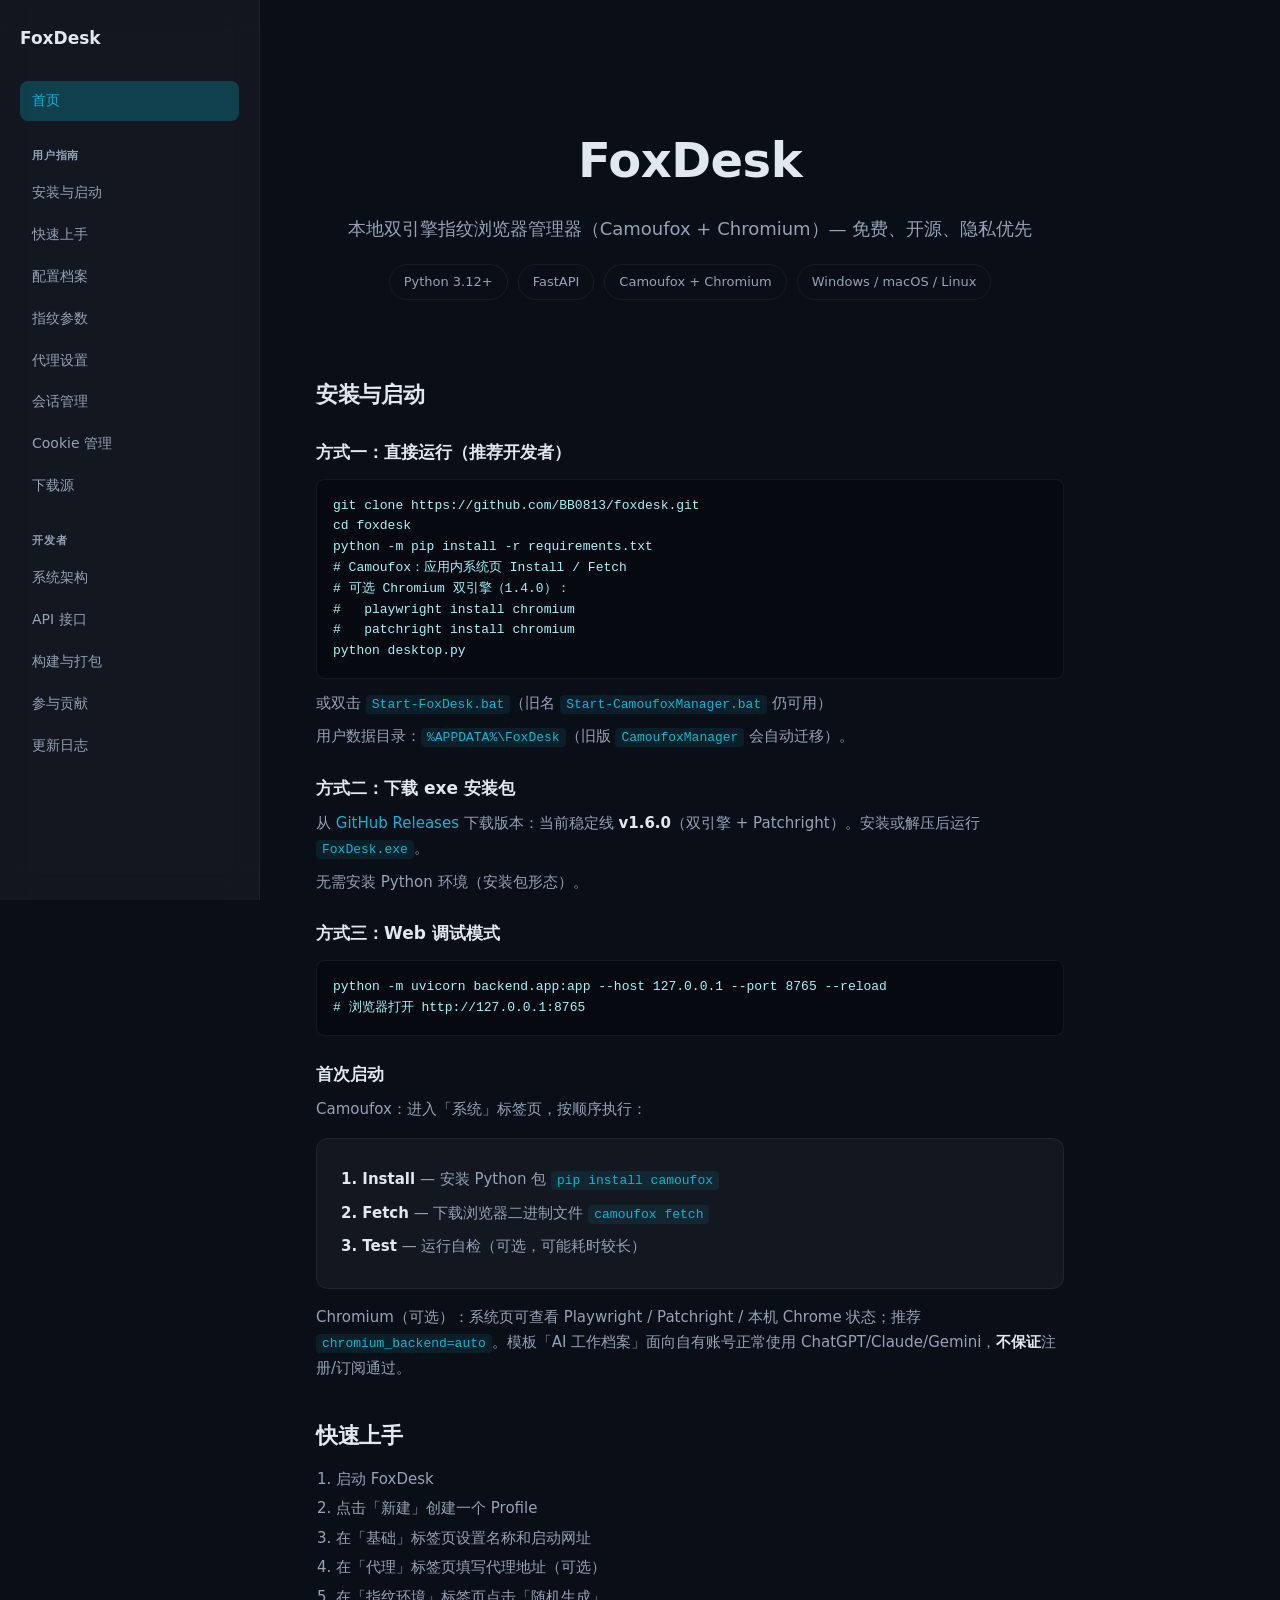
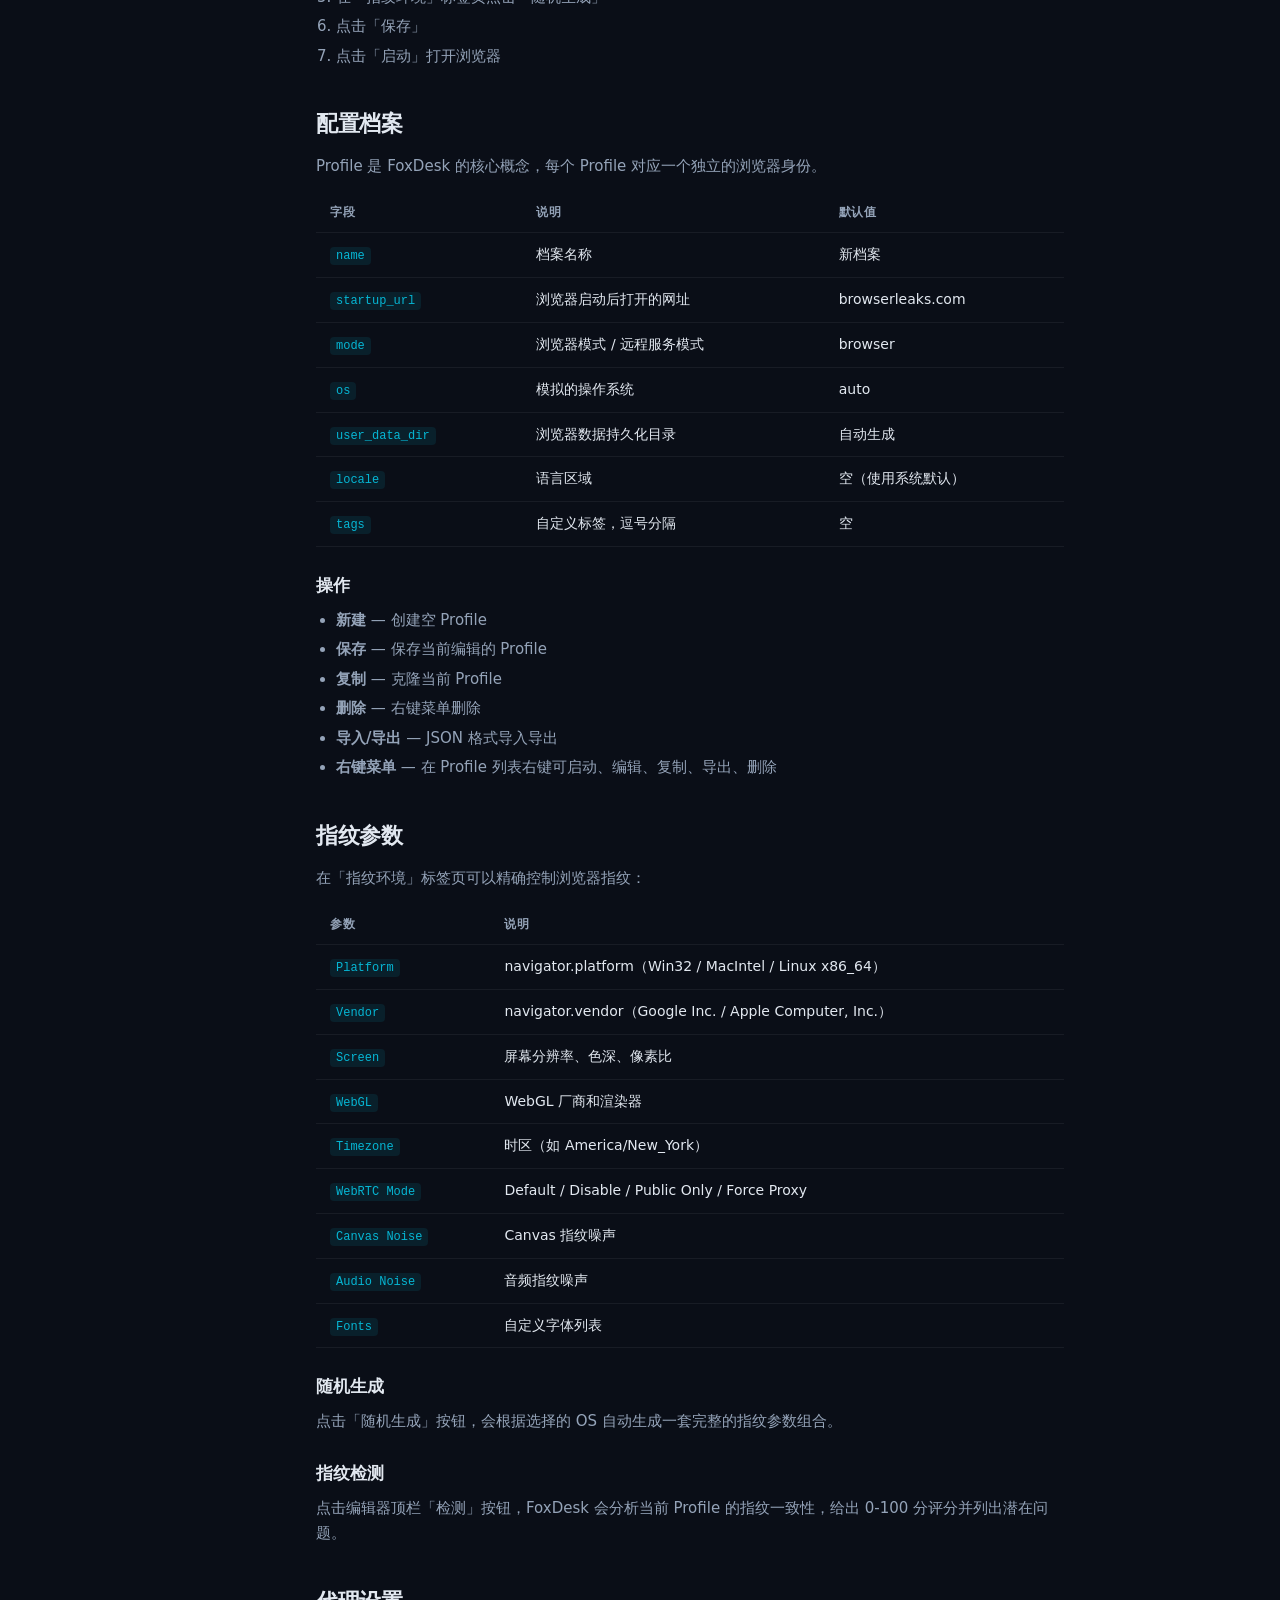
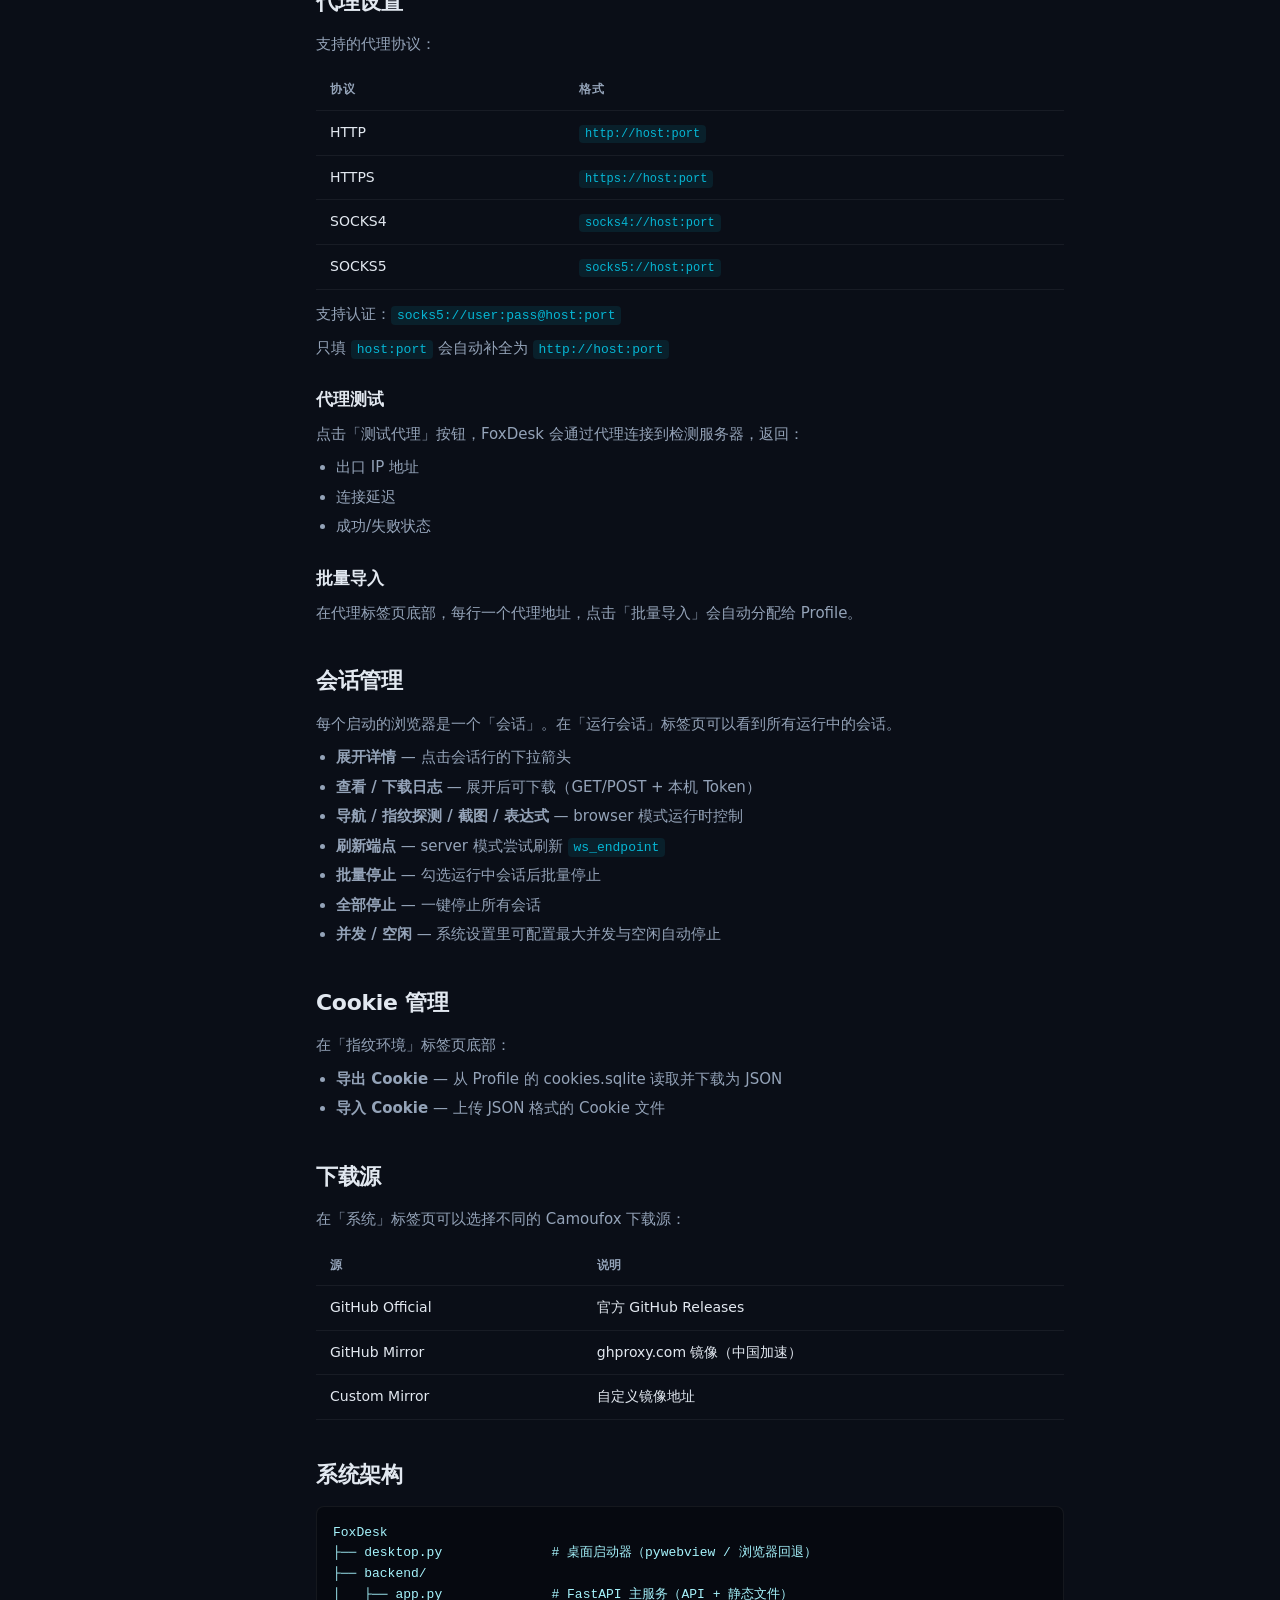
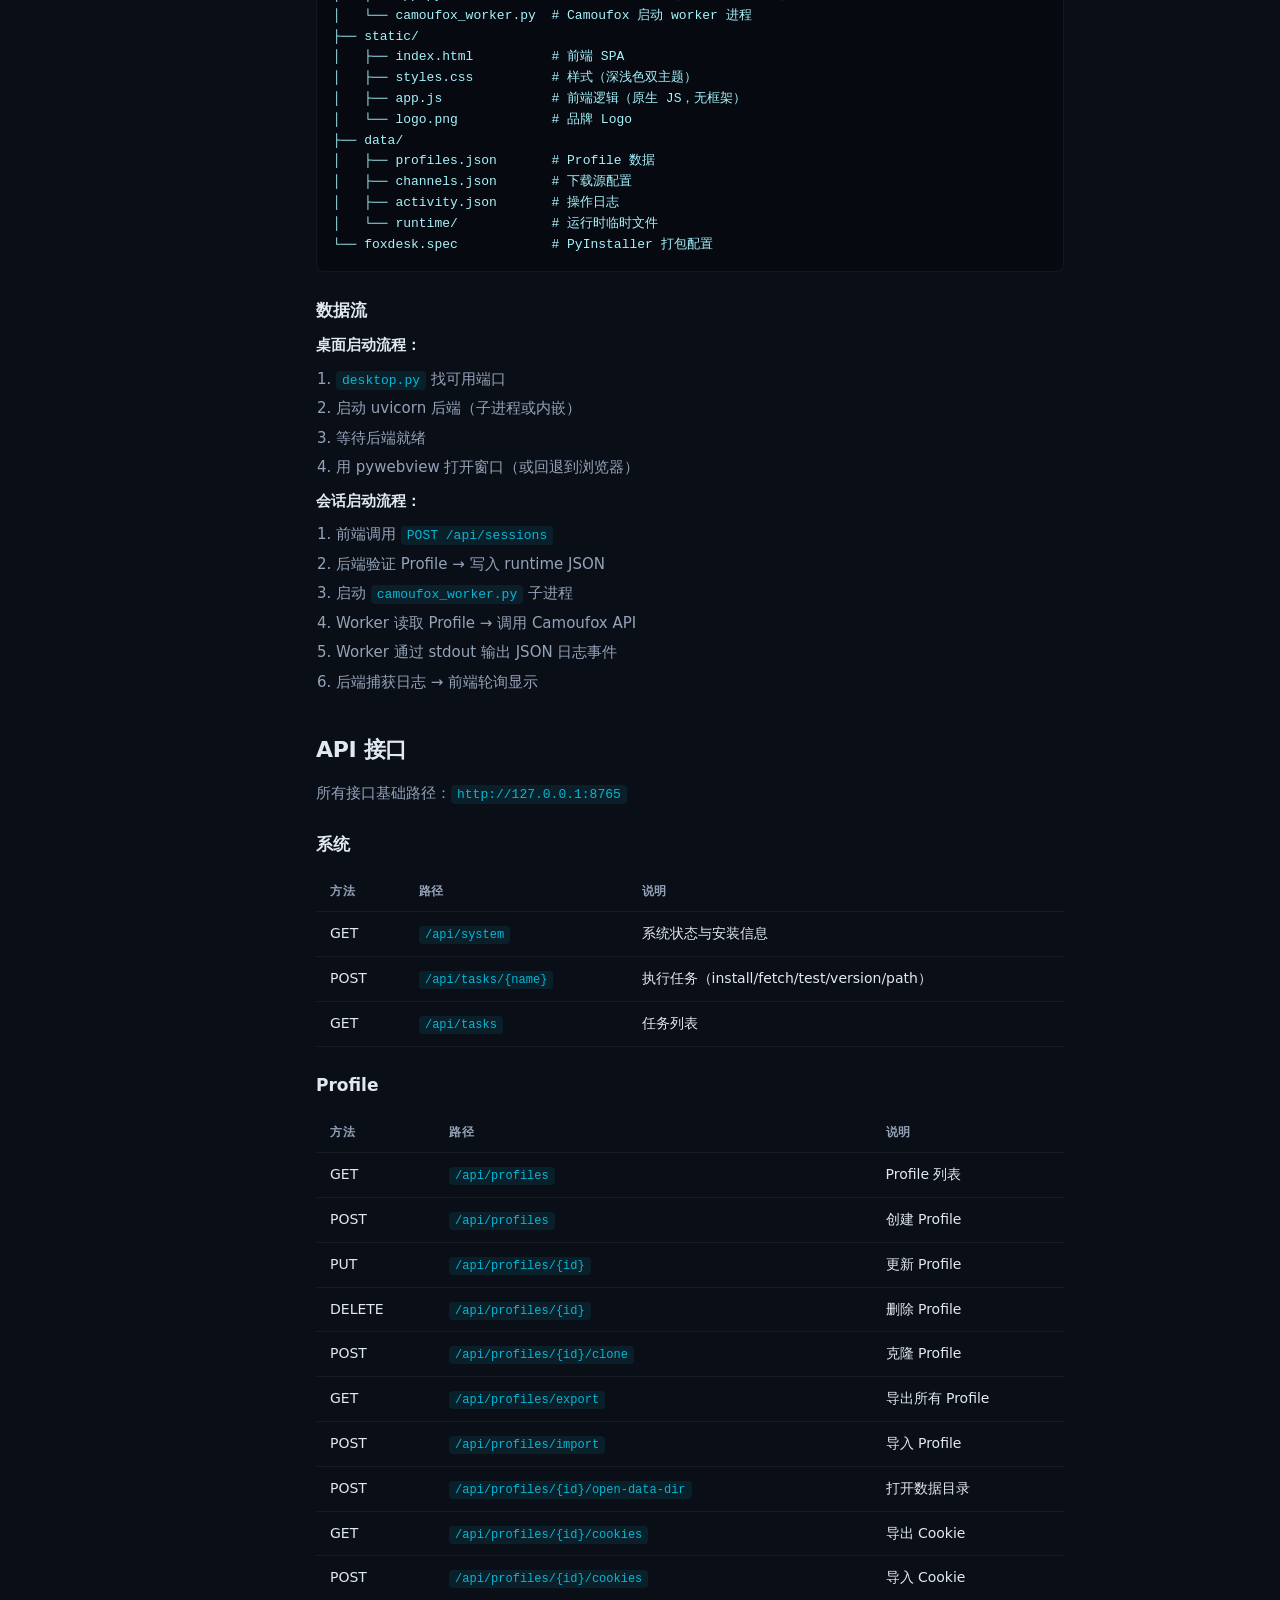
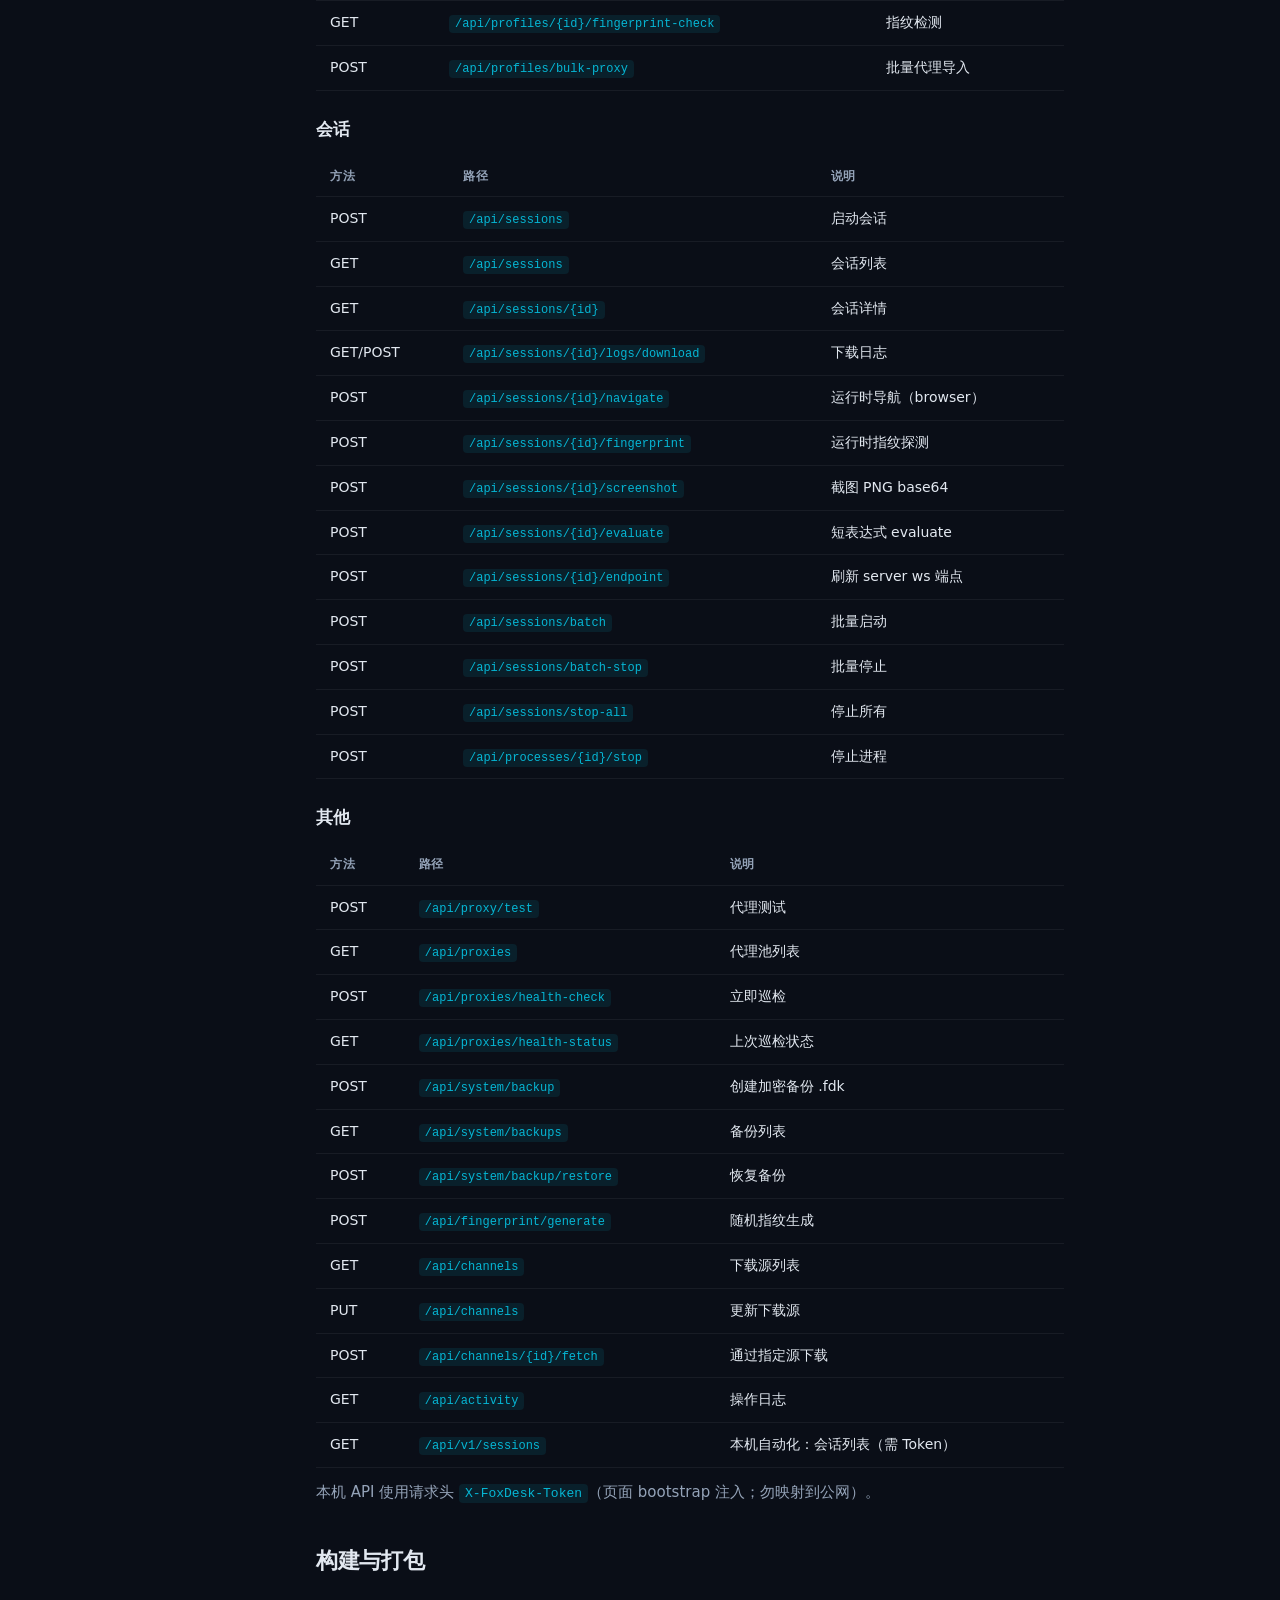
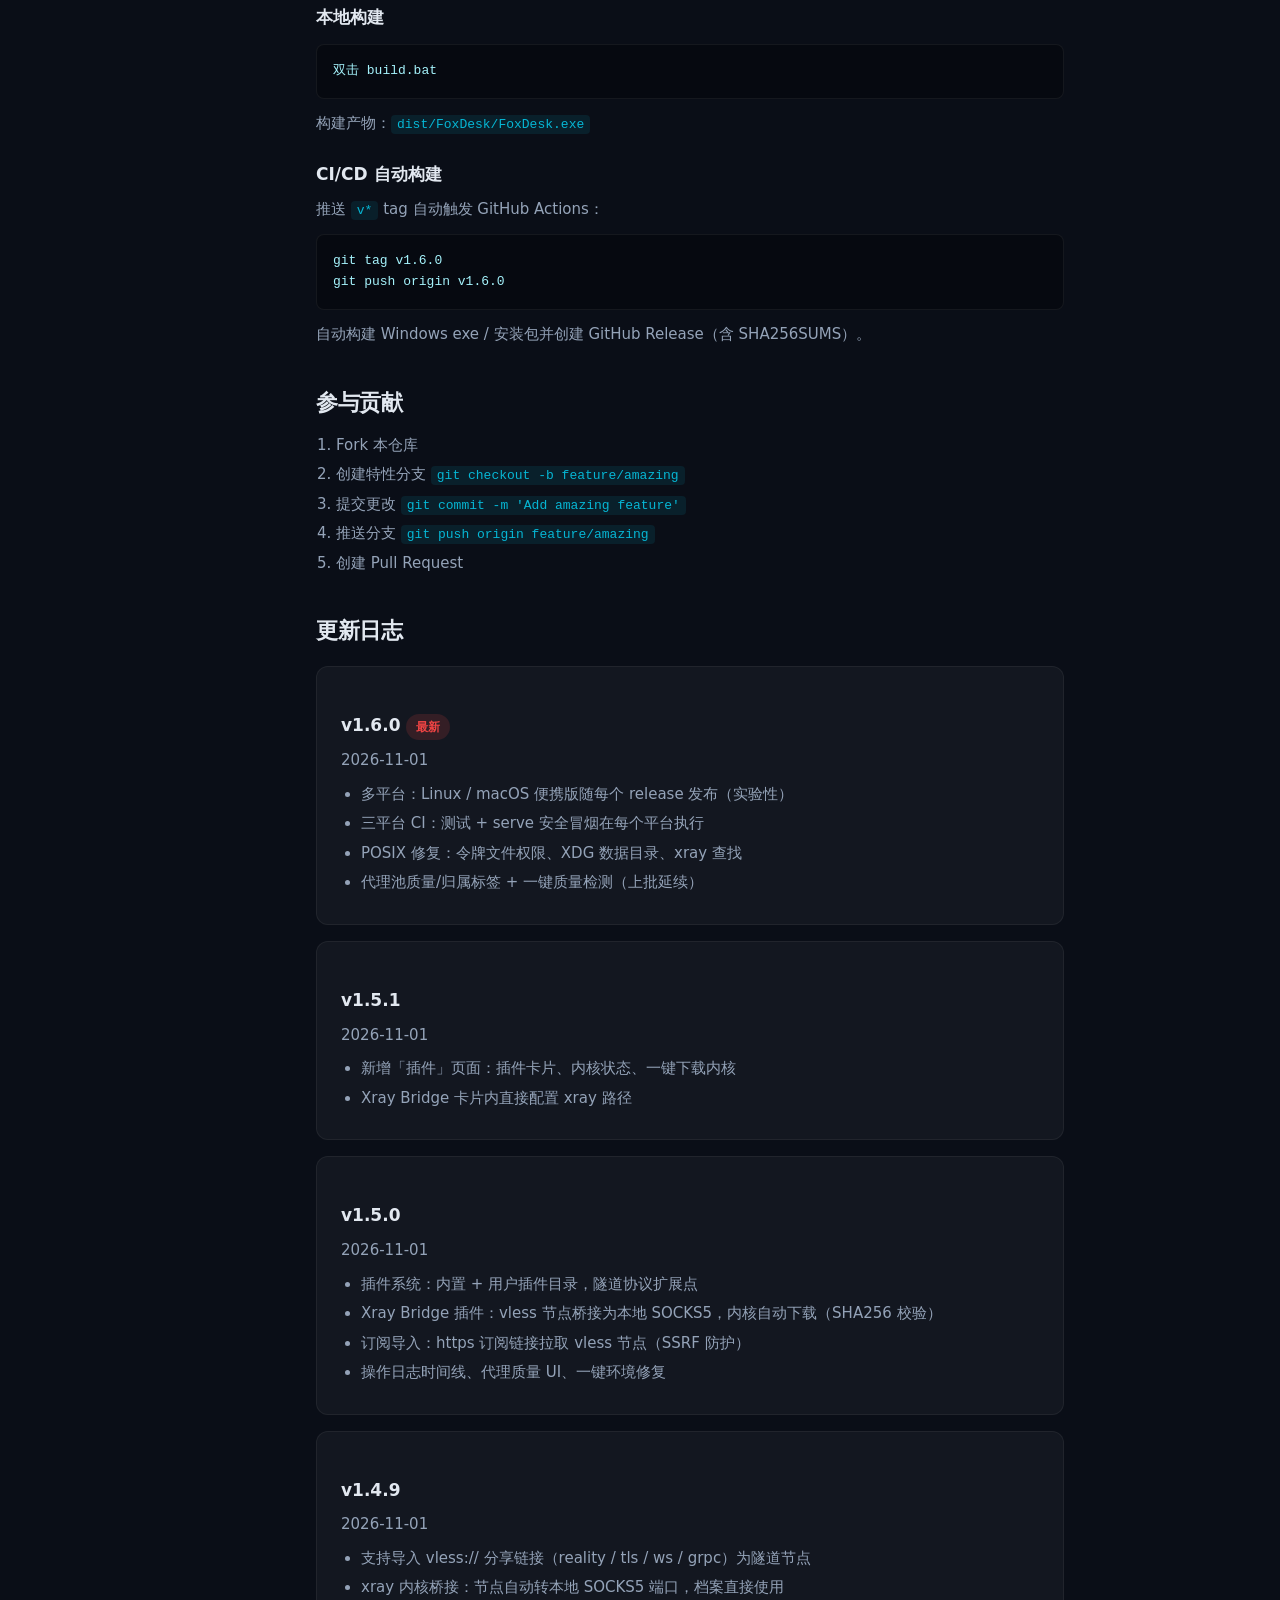
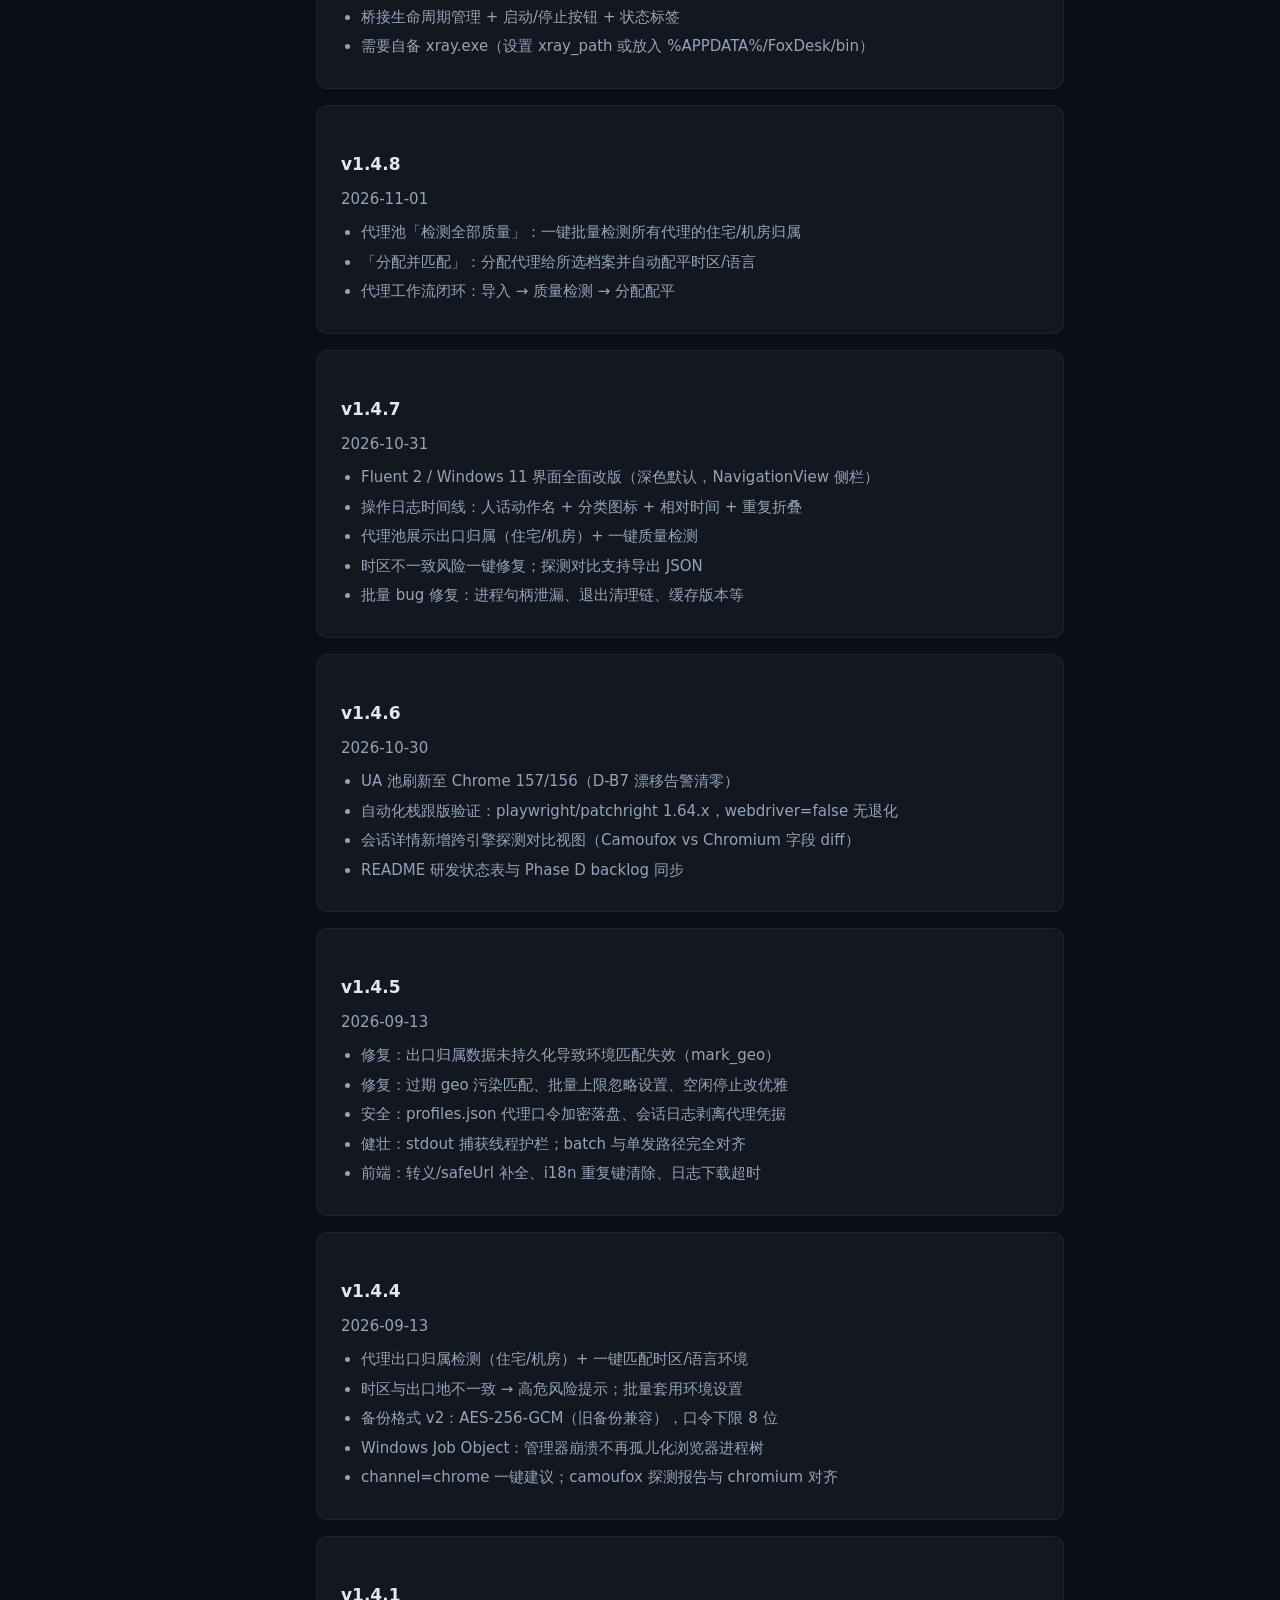
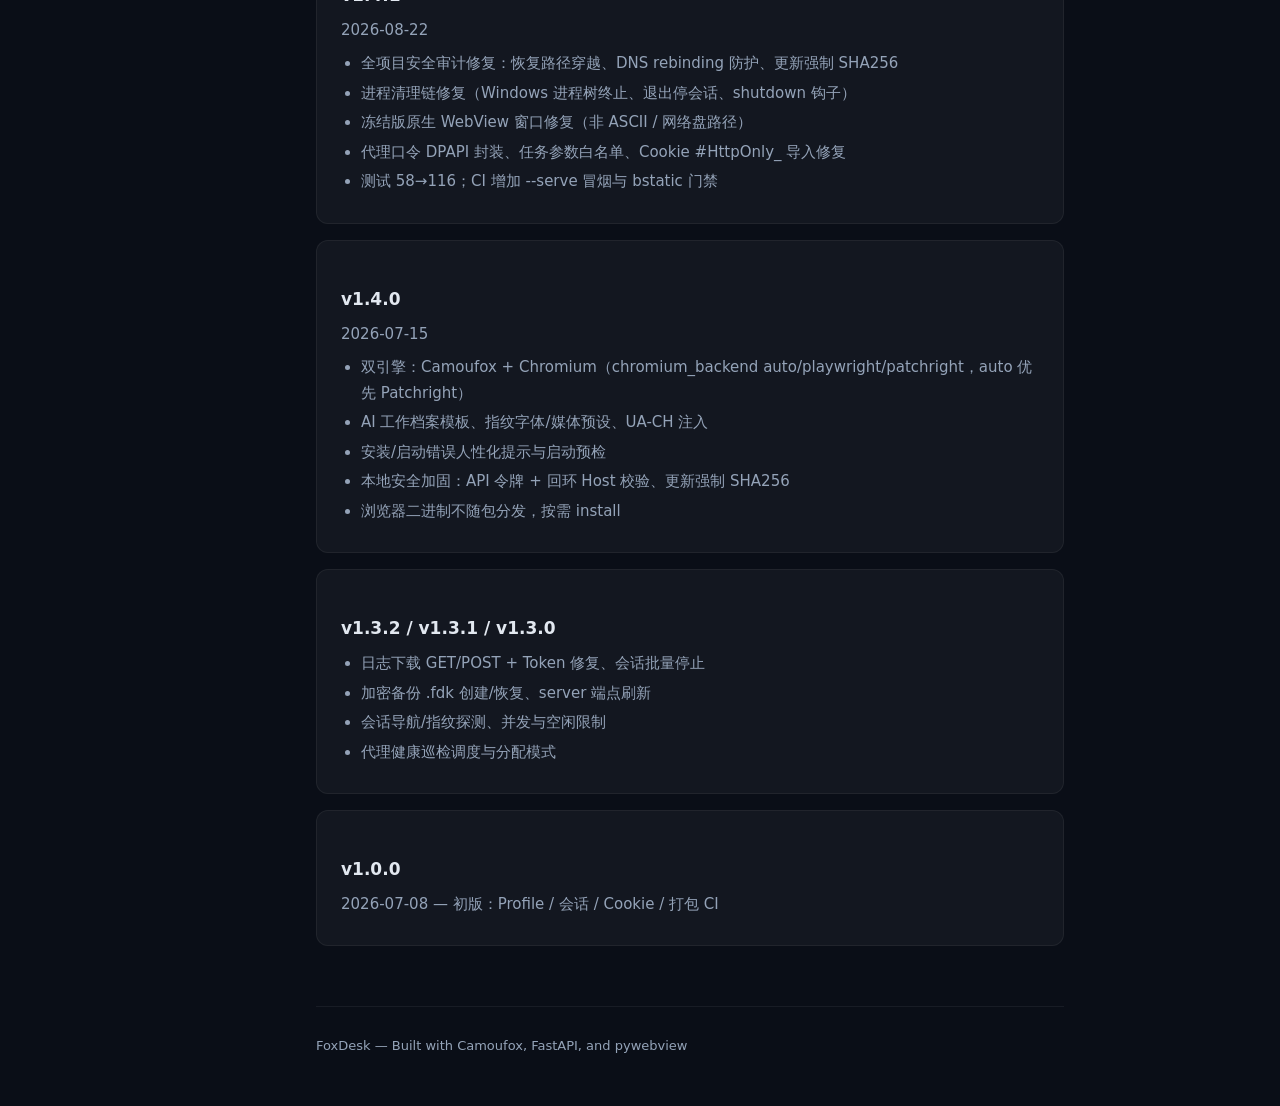
==== docs/index.html @ 35df9de3 "docs: mobile adaptation — top bar + hamburger nav, responsive breakpoints, scrollable tables" ====
<!DOCTYPE html>
<html lang="zh-CN">
<head>
  <meta charset="utf-8">
  <meta name="viewport" content="width=device-width, initial-scale=1">
  <title>FoxDesk - 文档</title>
  <link rel="icon" type="image/png" href="https://raw.githubusercontent.com/user-attachments/assets/logo.png">
  <style>
    :root {
      --bg: #0a0e17; --surface: rgba(255,255,255,0.04); --surface-hover: rgba(255,255,255,0.07);
      --border: rgba(255,255,255,0.06); --ink: #e2e8f0; --muted: #94a3b8; --primary: #06b6d4;
      --primary-glow: rgba(6,182,212,0.25); --danger: #ef4444; --success: #22c55e;
      --radius: 12px; --font: 'Segoe UI', system-ui, sans-serif; --mono: 'Cascadia Code', Consolas, monospace;
    }
    * { box-sizing: border-box; margin: 0; padding: 0; }
    body { background: var(--bg); color: var(--ink); font-family: var(--font); font-size: 15px; line-height: 1.7; }
    a { color: var(--primary); text-decoration: none; }
    a:hover { text-decoration: underline; }

    .layout { display: grid; grid-template-columns: 260px 1fr; min-height: 100vh; }
    .sidebar {
      position: sticky; top: 0; height: 100vh; padding: 24px 20px;
      border-right: 1px solid var(--border); background: var(--surface);
      backdrop-filter: blur(16px); overflow-y: auto;
    }
    /* Mobile top bar (hidden on desktop) */
    .mobile-bar {
      display: none; position: sticky; top: 0; z-index: 50;
      align-items: center; justify-content: space-between;
      padding: 10px 16px; border-bottom: 1px solid var(--border);
      background: rgba(10,14,23,0.92); backdrop-filter: blur(12px);
    }
    .mobile-bar .brand { display: flex; align-items: center; gap: 8px; margin: 0; }
    .mobile-bar .brand img { width: 26px; height: 26px; border-radius: 6px; }
    .mobile-bar .brand span { font-weight: 700; font-size: 15px; }
    .hamburger {
      background: none; border: 1px solid var(--border); border-radius: 8px;
      color: var(--ink); padding: 6px 10px; font-size: 16px; cursor: pointer; line-height: 1;
    }
    .sidebar .brand { display: flex; align-items: center; gap: 10px; margin-bottom: 28px; }
    .sidebar .brand img { width: 32px; height: 32px; border-radius: 8px; }
    .sidebar .brand span { font-weight: 700; font-size: 17px; }
    .sidebar nav { display: flex; flex-direction: column; gap: 2px; }
    .sidebar nav a {
      padding: 8px 12px; border-radius: 8px; color: var(--muted); font-size: 14px; font-weight: 500;
      transition: all 150ms;
    }
    .sidebar nav a:hover { background: var(--surface-hover); color: var(--ink); text-decoration: none; }
    .sidebar nav a.active { background: var(--primary-glow); color: var(--primary); }
    .sidebar nav .section-label {
      font-size: 11px; font-weight: 700; color: var(--muted); text-transform: uppercase;
      letter-spacing: 0.8px; padding: 16px 12px 6px; margin-top: 8px;
    }

    .main { padding: 40px 56px; max-width: 860px; }
    h1 { font-size: 32px; font-weight: 800; letter-spacing: -0.5px; margin-bottom: 8px; }
    h2 { font-size: 22px; font-weight: 700; margin: 36px 0 12px; letter-spacing: -0.3px; }
    h3 { font-size: 17px; font-weight: 600; margin: 24px 0 8px; }
    p { margin: 8px 0; color: var(--muted); }
    p strong { color: var(--ink); }

    .subtitle { color: var(--muted); font-size: 16px; margin-bottom: 32px; }

    .card {
      border: 1px solid var(--border); border-radius: var(--radius); background: var(--surface);
      padding: 20px 24px; margin: 16px 0;
    }

    pre {
      background: rgba(0,0,0,0.3); border: 1px solid var(--border); border-radius: 8px;
      padding: 16px; overflow-x: auto; font-family: var(--mono); font-size: 13px;
      line-height: 1.6; color: #a5f3fc; margin: 12px 0;
    }

    code { font-family: var(--mono); font-size: 13px; background: rgba(6,182,212,0.1); padding: 2px 6px; border-radius: 4px; color: var(--primary); }

    table { width: 100%; border-collapse: collapse; margin: 12px 0; font-size: 14px; }
    th, td { padding: 10px 14px; text-align: left; border-bottom: 1px solid var(--border); }
    th { color: var(--muted); font-weight: 600; font-size: 12px; text-transform: uppercase; letter-spacing: 0.5px; }
    td code { font-size: 12px; }

    .badge {
      display: inline-block; padding: 3px 10px; border-radius: 999px; font-size: 12px; font-weight: 600;
    }
    .badge.p0 { background: rgba(239,68,68,0.15); color: var(--danger); }
    .badge.p1 { background: rgba(245,158,11,0.15); color: #f59e0b; }
    .badge.p2 { background: rgba(6,182,212,0.15); color: var(--primary); }

    ul { margin: 8px 0; padding-left: 20px; color: var(--muted); }
    li { margin: 4px 0; }

    .hero { text-align: center; padding: 80px 0 40px; }
    .hero h1 { font-size: 48px; margin-bottom: 12px; }
    .hero p { font-size: 18px; }
    .hero .badges { display: flex; gap: 10px; justify-content: center; margin-top: 20px; }
    .hero .badges span {
      padding: 6px 14px; border-radius: 999px; border: 1px solid var(--border);
      font-size: 13px; color: var(--muted);
    }

    @media (max-width: 800px) {
      .layout { grid-template-columns: 1fr; display: block; }
      .mobile-bar { display: flex; }
      .sidebar {
        position: static; height: auto; border-right: 0; border-bottom: 1px solid var(--border);
        padding: 12px 16px; display: none;
      }
      .sidebar.open { display: block; }
      .sidebar .brand { display: none; }
      .sidebar nav { flex-direction: column; gap: 2px; }
      .main { padding: 24px 16px; }
      .hero { text-align: left; padding: 32px 0 20px; }
      .hero h1 { font-size: 30px; }
      .hero p { font-size: 15px; }
      .hero .badges { flex-wrap: wrap; justify-content: flex-start; }
      h1 { font-size: 26px; }
      h2 { font-size: 19px; }
      table { display: block; overflow-x: auto; -webkit-overflow-scrolling: touch; }
      pre { font-size: 12px; padding: 12px; }
      .card { padding: 14px 16px; }
    }
    @media (max-width: 460px) {
      .hero h1 { font-size: 24px; }
      .main { padding: 18px 12px; }
      .card { padding: 12px 14px; }
    }
  </style>
</head>
<body>
  <div class="mobile-bar">
    <div class="brand">
      <img src="https://raw.githubusercontent.com/user-attachments/assets/logo.png" alt="FoxDesk" onerror="this.style.display='none'">
      <span>FoxDesk</span>
    </div>
    <button class="hamburger" id="navToggle" aria-label="菜单" aria-expanded="false">☰</button>
  </div>
  <div class="layout">
    <aside class="sidebar" id="docNav">
      <div class="brand">
        <img src="https://raw.githubusercontent.com/user-attachments/assets/logo.png" alt="FoxDesk" onerror="this.style.display='none'">
        <span>FoxDesk</span>
      </div>
      <nav>
        <a href="#home" class="active">首页</a>
        <div class="section-label">用户指南</div>
        <a href="#install">安装与启动</a>
        <a href="#quickstart">快速上手</a>
        <a href="#profiles">配置档案</a>
        <a href="#fingerprint">指纹参数</a>
        <a href="#proxy">代理设置</a>
        <a href="#sessions">会话管理</a>
        <a href="#cookies">Cookie 管理</a>
        <a href="#download">下载源</a>
        <div class="section-label">开发者</div>
        <a href="#architecture">系统架构</a>
        <a href="#api">API 接口</a>
        <a href="#build">构建与打包</a>
        <a href="#contributing">参与贡献</a>
        <a href="#changelog">更新日志</a>
      </nav>
    </aside>

    <main class="main">
      <!-- HOME -->
      <div id="home" class="hero">
        <h1>FoxDesk</h1>
        <p>本地双引擎指纹浏览器管理器（Camoufox + Chromium）— 免费、开源、隐私优先</p>
        <div class="badges">
          <span>Python 3.12+</span>
          <span>FastAPI</span>
          <span>Camoufox + Chromium</span>
          <span>Windows / macOS / Linux</span>
        </div>
      </div>

      <!-- INSTALL -->
      <h2 id="install">安装与启动</h2>
      <h3>方式一：直接运行（推荐开发者）</h3>
      <pre>git clone https://github.com/BB0813/foxdesk.git
cd foxdesk
python -m pip install -r requirements.txt
# Camoufox：应用内系统页 Install / Fetch
# 可选 Chromium 双引擎（1.4.0）：
#   playwright install chromium
#   patchright install chromium
python desktop.py</pre>
      <p>或双击 <code>Start-FoxDesk.bat</code>（旧名 <code>Start-CamoufoxManager.bat</code> 仍可用）</p>
      <p>用户数据目录：<code>%APPDATA%\FoxDesk</code>（旧版 <code>CamoufoxManager</code> 会自动迁移）。</p>

      <h3>方式二：下载 exe 安装包</h3>
      <p>从 <a href="https://github.com/BB0813/foxdesk/releases">GitHub Releases</a> 下载版本：当前稳定线 <strong>v1.6.0</strong>（双引擎 + Patchright）。安装或解压后运行 <code>FoxDesk.exe</code>。</p>
      <p>无需安装 Python 环境（安装包形态）。</p>

      <h3>方式三：Web 调试模式</h3>
      <pre>python -m uvicorn backend.app:app --host 127.0.0.1 --port 8765 --reload
# 浏览器打开 http://127.0.0.1:8765</pre>

      <h3>首次启动</h3>
      <p>Camoufox：进入「系统」标签页，按顺序执行：</p>
      <div class="card">
        <p><strong>1. Install</strong> — 安装 Python 包 <code>pip install camoufox</code></p>
        <p><strong>2. Fetch</strong> — 下载浏览器二进制文件 <code>camoufox fetch</code></p>
        <p><strong>3. Test</strong> — 运行自检（可选，可能耗时较长）</p>
      </div>
      <p>Chromium（可选）：系统页可查看 Playwright / Patchright / 本机 Chrome 状态；推荐 <code>chromium_backend=auto</code>。模板「AI 工作档案」面向自有账号正常使用 ChatGPT/Claude/Gemini，<strong>不保证</strong>注册/订阅通过。</p>

      <!-- QUICKSTART -->
      <h2 id="quickstart">快速上手</h2>
      <ol style="color:var(--muted);padding-left:20px">
        <li>启动 FoxDesk</li>
        <li>点击「新建」创建一个 Profile</li>
        <li>在「基础」标签页设置名称和启动网址</li>
        <li>在「代理」标签页填写代理地址（可选）</li>
        <li>在「指纹环境」标签页点击「随机生成」</li>
        <li>点击「保存」</li>
        <li>点击「启动」打开浏览器</li>
      </ol>

      <!-- PROFILES -->
      <h2 id="profiles">配置档案</h2>
      <p>Profile 是 FoxDesk 的核心概念，每个 Profile 对应一个独立的浏览器身份。</p>
      <table>
        <tr><th>字段</th><th>说明</th><th>默认值</th></tr>
        <tr><td><code>name</code></td><td>档案名称</td><td>新档案</td></tr>
        <tr><td><code>startup_url</code></td><td>浏览器启动后打开的网址</td><td>browserleaks.com</td></tr>
        <tr><td><code>mode</code></td><td>浏览器模式 / 远程服务模式</td><td>browser</td></tr>
        <tr><td><code>os</code></td><td>模拟的操作系统</td><td>auto</td></tr>
        <tr><td><code>user_data_dir</code></td><td>浏览器数据持久化目录</td><td>自动生成</td></tr>
        <tr><td><code>locale</code></td><td>语言区域</td><td>空（使用系统默认）</td></tr>
        <tr><td><code>tags</code></td><td>自定义标签，逗号分隔</td><td>空</td></tr>
      </table>

      <h3>操作</h3>
      <ul>
        <li><strong>新建</strong> — 创建空 Profile</li>
        <li><strong>保存</strong> — 保存当前编辑的 Profile</li>
        <li><strong>复制</strong> — 克隆当前 Profile</li>
        <li><strong>删除</strong> — 右键菜单删除</li>
        <li><strong>导入/导出</strong> — JSON 格式导入导出</li>
        <li><strong>右键菜单</strong> — 在 Profile 列表右键可启动、编辑、复制、导出、删除</li>
      </ul>

      <!-- FINGERPRINT -->
      <h2 id="fingerprint">指纹参数</h2>
      <p>在「指纹环境」标签页可以精确控制浏览器指纹：</p>
      <table>
        <tr><th>参数</th><th>说明</th></tr>
        <tr><td><code>Platform</code></td><td>navigator.platform（Win32 / MacIntel / Linux x86_64）</td></tr>
        <tr><td><code>Vendor</code></td><td>navigator.vendor（Google Inc. / Apple Computer, Inc.）</td></tr>
        <tr><td><code>Screen</code></td><td>屏幕分辨率、色深、像素比</td></tr>
        <tr><td><code>WebGL</code></td><td>WebGL 厂商和渲染器</td></tr>
        <tr><td><code>Timezone</code></td><td>时区（如 America/New_York）</td></tr>
        <tr><td><code>WebRTC Mode</code></td><td>Default / Disable / Public Only / Force Proxy</td></tr>
        <tr><td><code>Canvas Noise</code></td><td>Canvas 指纹噪声</td></tr>
        <tr><td><code>Audio Noise</code></td><td>音频指纹噪声</td></tr>
        <tr><td><code>Fonts</code></td><td>自定义字体列表</td></tr>
      </table>

      <h3>随机生成</h3>
      <p>点击「随机生成」按钮，会根据选择的 OS 自动生成一套完整的指纹参数组合。</p>

      <h3>指纹检测</h3>
      <p>点击编辑器顶栏「检测」按钮，FoxDesk 会分析当前 Profile 的指纹一致性，给出 0-100 分评分并列出潜在问题。</p>

      <!-- PROXY -->
      <h2 id="proxy">代理设置</h2>
      <p>支持的代理协议：</p>
      <table>
        <tr><th>协议</th><th>格式</th></tr>
        <tr><td>HTTP</td><td><code>http://host:port</code></td></tr>
        <tr><td>HTTPS</td><td><code>https://host:port</code></td></tr>
        <tr><td>SOCKS4</td><td><code>socks4://host:port</code></td></tr>
        <tr><td>SOCKS5</td><td><code>socks5://host:port</code></td></tr>
      </table>
      <p>支持认证：<code>socks5://user:pass@host:port</code></p>
      <p>只填 <code>host:port</code> 会自动补全为 <code>http://host:port</code></p>

      <h3>代理测试</h3>
      <p>点击「测试代理」按钮，FoxDesk 会通过代理连接到检测服务器，返回：</p>
      <ul>
        <li>出口 IP 地址</li>
        <li>连接延迟</li>
        <li>成功/失败状态</li>
      </ul>

      <h3>批量导入</h3>
      <p>在代理标签页底部，每行一个代理地址，点击「批量导入」会自动分配给 Profile。</p>

      <!-- SESSIONS -->
      <h2 id="sessions">会话管理</h2>
      <p>每个启动的浏览器是一个「会话」。在「运行会话」标签页可以看到所有运行中的会话。</p>
      <ul>
        <li><strong>展开详情</strong> — 点击会话行的下拉箭头</li>
        <li><strong>查看 / 下载日志</strong> — 展开后可下载（GET/POST + 本机 Token）</li>
        <li><strong>导航 / 指纹探测 / 截图 / 表达式</strong> — browser 模式运行时控制</li>
        <li><strong>刷新端点</strong> — server 模式尝试刷新 <code>ws_endpoint</code></li>
        <li><strong>批量停止</strong> — 勾选运行中会话后批量停止</li>
        <li><strong>全部停止</strong> — 一键停止所有会话</li>
        <li><strong>并发 / 空闲</strong> — 系统设置里可配置最大并发与空闲自动停止</li>
      </ul>

      <!-- COOKIES -->
      <h2 id="cookies">Cookie 管理</h2>
      <p>在「指纹环境」标签页底部：</p>
      <ul>
        <li><strong>导出 Cookie</strong> — 从 Profile 的 cookies.sqlite 读取并下载为 JSON</li>
        <li><strong>导入 Cookie</strong> — 上传 JSON 格式的 Cookie 文件</li>
      </ul>

      <!-- DOWNLOAD -->
      <h2 id="download">下载源</h2>
      <p>在「系统」标签页可以选择不同的 Camoufox 下载源：</p>
      <table>
        <tr><th>源</th><th>说明</th></tr>
        <tr><td>GitHub Official</td><td>官方 GitHub Releases</td></tr>
        <tr><td>GitHub Mirror</td><td>ghproxy.com 镜像（中国加速）</td></tr>
        <tr><td>Custom Mirror</td><td>自定义镜像地址</td></tr>
      </table>

      <!-- ARCHITECTURE -->
      <h2 id="architecture">系统架构</h2>
      <pre>
FoxDesk
├── desktop.py              # 桌面启动器（pywebview / 浏览器回退）
├── backend/
│   ├── app.py              # FastAPI 主服务（API + 静态文件）
│   └── camoufox_worker.py  # Camoufox 启动 worker 进程
├── static/
│   ├── index.html          # 前端 SPA
│   ├── styles.css          # 样式（深浅色双主题）
│   ├── app.js              # 前端逻辑（原生 JS，无框架）
│   └── logo.png            # 品牌 Logo
├── data/
│   ├── profiles.json       # Profile 数据
│   ├── channels.json       # 下载源配置
│   ├── activity.json       # 操作日志
│   └── runtime/            # 运行时临时文件
└── foxdesk.spec            # PyInstaller 打包配置</pre>

      <h3>数据流</h3>
      <p><strong>桌面启动流程：</strong></p>
      <ol style="color:var(--muted);padding-left:20px">
        <li><code>desktop.py</code> 找可用端口</li>
        <li>启动 uvicorn 后端（子进程或内嵌）</li>
        <li>等待后端就绪</li>
        <li>用 pywebview 打开窗口（或回退到浏览器）</li>
      </ol>

      <p><strong>会话启动流程：</strong></p>
      <ol style="color:var(--muted);padding-left:20px">
        <li>前端调用 <code>POST /api/sessions</code></li>
        <li>后端验证 Profile → 写入 runtime JSON</li>
        <li>启动 <code>camoufox_worker.py</code> 子进程</li>
        <li>Worker 读取 Profile → 调用 Camoufox API</li>
        <li>Worker 通过 stdout 输出 JSON 日志事件</li>
        <li>后端捕获日志 → 前端轮询显示</li>
      </ol>

      <!-- API -->
      <h2 id="api">API 接口</h2>
      <p>所有接口基础路径：<code>http://127.0.0.1:8765</code></p>

      <h3>系统</h3>
      <table>
        <tr><th>方法</th><th>路径</th><th>说明</th></tr>
        <tr><td>GET</td><td><code>/api/system</code></td><td>系统状态与安装信息</td></tr>
        <tr><td>POST</td><td><code>/api/tasks/{name}</code></td><td>执行任务（install/fetch/test/version/path）</td></tr>
        <tr><td>GET</td><td><code>/api/tasks</code></td><td>任务列表</td></tr>
      </table>

      <h3>Profile</h3>
      <table>
        <tr><th>方法</th><th>路径</th><th>说明</th></tr>
        <tr><td>GET</td><td><code>/api/profiles</code></td><td>Profile 列表</td></tr>
        <tr><td>POST</td><td><code>/api/profiles</code></td><td>创建 Profile</td></tr>
        <tr><td>PUT</td><td><code>/api/profiles/{id}</code></td><td>更新 Profile</td></tr>
        <tr><td>DELETE</td><td><code>/api/profiles/{id}</code></td><td>删除 Profile</td></tr>
        <tr><td>POST</td><td><code>/api/profiles/{id}/clone</code></td><td>克隆 Profile</td></tr>
        <tr><td>GET</td><td><code>/api/profiles/export</code></td><td>导出所有 Profile</td></tr>
        <tr><td>POST</td><td><code>/api/profiles/import</code></td><td>导入 Profile</td></tr>
        <tr><td>POST</td><td><code>/api/profiles/{id}/open-data-dir</code></td><td>打开数据目录</td></tr>
        <tr><td>GET</td><td><code>/api/profiles/{id}/cookies</code></td><td>导出 Cookie</td></tr>
        <tr><td>POST</td><td><code>/api/profiles/{id}/cookies</code></td><td>导入 Cookie</td></tr>
        <tr><td>GET</td><td><code>/api/profiles/{id}/fingerprint-check</code></td><td>指纹检测</td></tr>
        <tr><td>POST</td><td><code>/api/profiles/bulk-proxy</code></td><td>批量代理导入</td></tr>
      </table>

      <h3>会话</h3>
      <table>
        <tr><th>方法</th><th>路径</th><th>说明</th></tr>
        <tr><td>POST</td><td><code>/api/sessions</code></td><td>启动会话</td></tr>
        <tr><td>GET</td><td><code>/api/sessions</code></td><td>会话列表</td></tr>
        <tr><td>GET</td><td><code>/api/sessions/{id}</code></td><td>会话详情</td></tr>
        <tr><td>GET/POST</td><td><code>/api/sessions/{id}/logs/download</code></td><td>下载日志</td></tr>
        <tr><td>POST</td><td><code>/api/sessions/{id}/navigate</code></td><td>运行时导航（browser）</td></tr>
        <tr><td>POST</td><td><code>/api/sessions/{id}/fingerprint</code></td><td>运行时指纹探测</td></tr>
        <tr><td>POST</td><td><code>/api/sessions/{id}/screenshot</code></td><td>截图 PNG base64</td></tr>
        <tr><td>POST</td><td><code>/api/sessions/{id}/evaluate</code></td><td>短表达式 evaluate</td></tr>
        <tr><td>POST</td><td><code>/api/sessions/{id}/endpoint</code></td><td>刷新 server ws 端点</td></tr>
        <tr><td>POST</td><td><code>/api/sessions/batch</code></td><td>批量启动</td></tr>
        <tr><td>POST</td><td><code>/api/sessions/batch-stop</code></td><td>批量停止</td></tr>
        <tr><td>POST</td><td><code>/api/sessions/stop-all</code></td><td>停止所有</td></tr>
        <tr><td>POST</td><td><code>/api/processes/{id}/stop</code></td><td>停止进程</td></tr>
      </table>

      <h3>其他</h3>
      <table>
        <tr><th>方法</th><th>路径</th><th>说明</th></tr>
        <tr><td>POST</td><td><code>/api/proxy/test</code></td><td>代理测试</td></tr>
        <tr><td>GET</td><td><code>/api/proxies</code></td><td>代理池列表</td></tr>
        <tr><td>POST</td><td><code>/api/proxies/health-check</code></td><td>立即巡检</td></tr>
        <tr><td>GET</td><td><code>/api/proxies/health-status</code></td><td>上次巡检状态</td></tr>
        <tr><td>POST</td><td><code>/api/system/backup</code></td><td>创建加密备份 .fdk</td></tr>
        <tr><td>GET</td><td><code>/api/system/backups</code></td><td>备份列表</td></tr>
        <tr><td>POST</td><td><code>/api/system/backup/restore</code></td><td>恢复备份</td></tr>
        <tr><td>POST</td><td><code>/api/fingerprint/generate</code></td><td>随机指纹生成</td></tr>
        <tr><td>GET</td><td><code>/api/channels</code></td><td>下载源列表</td></tr>
        <tr><td>PUT</td><td><code>/api/channels</code></td><td>更新下载源</td></tr>
        <tr><td>POST</td><td><code>/api/channels/{id}/fetch</code></td><td>通过指定源下载</td></tr>
        <tr><td>GET</td><td><code>/api/activity</code></td><td>操作日志</td></tr>
        <tr><td>GET</td><td><code>/api/v1/sessions</code></td><td>本机自动化：会话列表（需 Token）</td></tr>
      </table>
      <p>本机 API 使用请求头 <code>X-FoxDesk-Token</code>（页面 bootstrap 注入；勿映射到公网）。</p>

      <!-- BUILD -->
      <h2 id="build">构建与打包</h2>
      <h3>本地构建</h3>
      <pre>双击 build.bat</pre>
      <p>构建产物：<code>dist/FoxDesk/FoxDesk.exe</code></p>

      <h3>CI/CD 自动构建</h3>
      <p>推送 <code>v*</code> tag 自动触发 GitHub Actions：</p>
      <pre>git tag v1.6.0
git push origin v1.6.0</pre>
      <p>自动构建 Windows exe / 安装包并创建 GitHub Release（含 SHA256SUMS）。</p>

      <!-- CONTRIBUTING -->
      <h2 id="contributing">参与贡献</h2>
      <ol style="color:var(--muted);padding-left:20px">
        <li>Fork 本仓库</li>
        <li>创建特性分支 <code>git checkout -b feature/amazing</code></li>
        <li>提交更改 <code>git commit -m 'Add amazing feature'</code></li>
        <li>推送分支 <code>git push origin feature/amazing</code></li>
        <li>创建 Pull Request</li>
      </ol>

      <!-- CHANGELOG -->
      <h2 id="changelog">更新日志</h2>
      <div class="card">
        <h3>v1.6.0 <span class="badge p0">最新</span></h3>
        <p style="color:var(--muted)">2026-11-01</p>
        <ul>
          <li>多平台：Linux / macOS 便携版随每个 release 发布（实验性）</li>
          <li>三平台 CI：测试 + serve 安全冒烟在每个平台执行</li>
          <li>POSIX 修复：令牌文件权限、XDG 数据目录、xray 查找</li>
          <li>代理池质量/归属标签 + 一键质量检测（上批延续）</li>
        </ul>
      </div>
      <div class="card" style="margin-top:12px">
        <h3>v1.5.1</h3>
        <p style="color:var(--muted)">2026-11-01</p>
        <ul>
          <li>新增「插件」页面：插件卡片、内核状态、一键下载内核</li>
          <li>Xray Bridge 卡片内直接配置 xray 路径</li>
        </ul>
      </div>
      <div class="card" style="margin-top:12px">
        <h3>v1.5.0</h3>
        <p style="color:var(--muted)">2026-11-01</p>
        <ul>
          <li>插件系统：内置 + 用户插件目录，隧道协议扩展点</li>
          <li>Xray Bridge 插件：vless 节点桥接为本地 SOCKS5，内核自动下载（SHA256 校验）</li>
          <li>订阅导入：https 订阅链接拉取 vless 节点（SSRF 防护）</li>
          <li>操作日志时间线、代理质量 UI、一键环境修复</li>
        </ul>
      </div>
      <div class="card" style="margin-top:12px">
        <h3>v1.4.9</h3>
        <p style="color:var(--muted)">2026-11-01</p>
        <ul>
          <li>支持导入 vless:// 分享链接（reality / tls / ws / grpc）为隧道节点</li>
          <li>xray 内核桥接：节点自动转本地 SOCKS5 端口，档案直接使用</li>
          <li>桥接生命周期管理 + 启动/停止按钮 + 状态标签</li>
          <li>需要自备 xray.exe（设置 xray_path 或放入 %APPDATA%/FoxDesk/bin）</li>
        </ul>
      </div>
      <div class="card" style="margin-top:12px">
        <h3>v1.4.8</h3>
        <p style="color:var(--muted)">2026-11-01</p>
        <ul>
          <li>代理池「检测全部质量」：一键批量检测所有代理的住宅/机房归属</li>
          <li>「分配并匹配」：分配代理给所选档案并自动配平时区/语言</li>
          <li>代理工作流闭环：导入 → 质量检测 → 分配配平</li>
        </ul>
      </div>
      <div class="card" style="margin-top:12px">
        <h3>v1.4.7</h3>
        <p style="color:var(--muted)">2026-10-31</p>
        <ul>
          <li>Fluent 2 / Windows 11 界面全面改版（深色默认，NavigationView 侧栏）</li>
          <li>操作日志时间线：人话动作名 + 分类图标 + 相对时间 + 重复折叠</li>
          <li>代理池展示出口归属（住宅/机房）+ 一键质量检测</li>
          <li>时区不一致风险一键修复；探测对比支持导出 JSON</li>
          <li>批量 bug 修复：进程句柄泄漏、退出清理链、缓存版本等</li>
        </ul>
      </div>
      <div class="card" style="margin-top:12px">
        <h3>v1.4.6</h3>
        <p style="color:var(--muted)">2026-10-30</p>
        <ul>
          <li>UA 池刷新至 Chrome 157/156（D-B7 漂移告警清零）</li>
          <li>自动化栈跟版验证：playwright/patchright 1.64.x，webdriver=false 无退化</li>
          <li>会话详情新增跨引擎探测对比视图（Camoufox vs Chromium 字段 diff）</li>
          <li>README 研发状态表与 Phase D backlog 同步</li>
        </ul>
      </div>
      <div class="card" style="margin-top:12px">
        <h3>v1.4.5</h3>
        <p style="color:var(--muted)">2026-09-13</p>
        <ul>
          <li>修复：出口归属数据未持久化导致环境匹配失效（mark_geo）</li>
          <li>修复：过期 geo 污染匹配、批量上限忽略设置、空闲停止改优雅</li>
          <li>安全：profiles.json 代理口令加密落盘、会话日志剥离代理凭据</li>
          <li>健壮：stdout 捕获线程护栏；batch 与单发路径完全对齐</li>
          <li>前端：转义/safeUrl 补全、i18n 重复键清除、日志下载超时</li>
        </ul>
      </div>
      <div class="card" style="margin-top:12px">
        <h3>v1.4.4</h3>
        <p style="color:var(--muted)">2026-09-13</p>
        <ul>
          <li>代理出口归属检测（住宅/机房）+ 一键匹配时区/语言环境</li>
          <li>时区与出口地不一致 → 高危风险提示；批量套用环境设置</li>
          <li>备份格式 v2：AES-256-GCM（旧备份兼容），口令下限 8 位</li>
          <li>Windows Job Object：管理器崩溃不再孤儿化浏览器进程树</li>
          <li>channel=chrome 一键建议；camoufox 探测报告与 chromium 对齐</li>
        </ul>
      </div>
      <div class="card" style="margin-top:12px">
        <h3>v1.4.1</h3>
        <p style="color:var(--muted)">2026-08-22</p>
        <ul>
          <li>全项目安全审计修复：恢复路径穿越、DNS rebinding 防护、更新强制 SHA256</li>
          <li>进程清理链修复（Windows 进程树终止、退出停会话、shutdown 钩子）</li>
          <li>冻结版原生 WebView 窗口修复（非 ASCII / 网络盘路径）</li>
          <li>代理口令 DPAPI 封装、任务参数白名单、Cookie #HttpOnly_ 导入修复</li>
          <li>测试 58→116；CI 增加 --serve 冒烟与 bstatic 门禁</li>
        </ul>
      </div>
      <div class="card" style="margin-top:12px">
        <h3>v1.4.0</h3>
        <p style="color:var(--muted)">2026-07-15</p>
        <ul>
          <li>双引擎：Camoufox + Chromium（chromium_backend auto/playwright/patchright，auto 优先 Patchright）</li>
          <li>AI 工作档案模板、指纹字体/媒体预设、UA-CH 注入</li>
          <li>安装/启动错误人性化提示与启动预检</li>
          <li>本地安全加固：API 令牌 + 回环 Host 校验、更新强制 SHA256</li>
          <li>浏览器二进制不随包分发，按需 install</li>
        </ul>
      </div>
      <div class="card" style="margin-top:12px">
        <h3>v1.3.2 / v1.3.1 / v1.3.0</h3>
        <ul>
          <li>日志下载 GET/POST + Token 修复、会话批量停止</li>
          <li>加密备份 .fdk 创建/恢复、server 端点刷新</li>
          <li>会话导航/指纹探测、并发与空闲限制</li>
          <li>代理健康巡检调度与分配模式</li>
        </ul>
      </div>
      <div class="card" style="margin-top:12px">
        <h3>v1.0.0</h3>
        <p style="color:var(--muted)">2026-07-08 — 初版：Profile / 会话 / Cookie / 打包 CI</p>
      </div>

      <div style="margin-top:60px;padding-top:20px;border-top:1px solid var(--border);color:var(--muted);font-size:13px">
        <p>FoxDesk — Built with Camoufox, FastAPI, and pywebview</p>
      </div>
    </main>
  </div>

  <script>
    // Smooth scroll + active state
    document.querySelectorAll('.sidebar nav a').forEach(a => {
      a.addEventListener('click', e => {
        document.querySelectorAll('.sidebar nav a').forEach(l => l.classList.remove('active'));
        a.classList.add('active');
        // close mobile menu after navigation
        const nav = document.getElementById('docNav');
        if (nav) nav.classList.remove('open');
        const tgl = document.getElementById('navToggle');
        if (tgl) tgl.setAttribute('aria-expanded', 'false');
      });
    });
    // mobile hamburger
    const navToggle = document.getElementById('navToggle');
    const docNav = document.getElementById('docNav');
    if (navToggle && docNav) {
      navToggle.addEventListener('click', () => {
        const open = docNav.classList.toggle('open');
        navToggle.setAttribute('aria-expanded', String(open));
        navToggle.textContent = open ? '✕' : '☰';
      });
    }
    // Intersection observer for active state
    const sections = document.querySelectorAll('[id]');
    const navLinks = document.querySelectorAll('.sidebar nav a[href^="#"]');
    const observer = new IntersectionObserver(entries => {
      entries.forEach(entry => {
        if (entry.isIntersecting) {
          navLinks.forEach(l => l.classList.remove('active'));
          const link = document.querySelector(`.sidebar nav a[href="#${entry.target.id}"]`);
          if (link) link.classList.add('active');
        }
      });
    }, { rootMargin: '-80px 0px -60% 0px' });
    sections.forEach(s => observer.observe(s));
  </script>
</body>
</html>
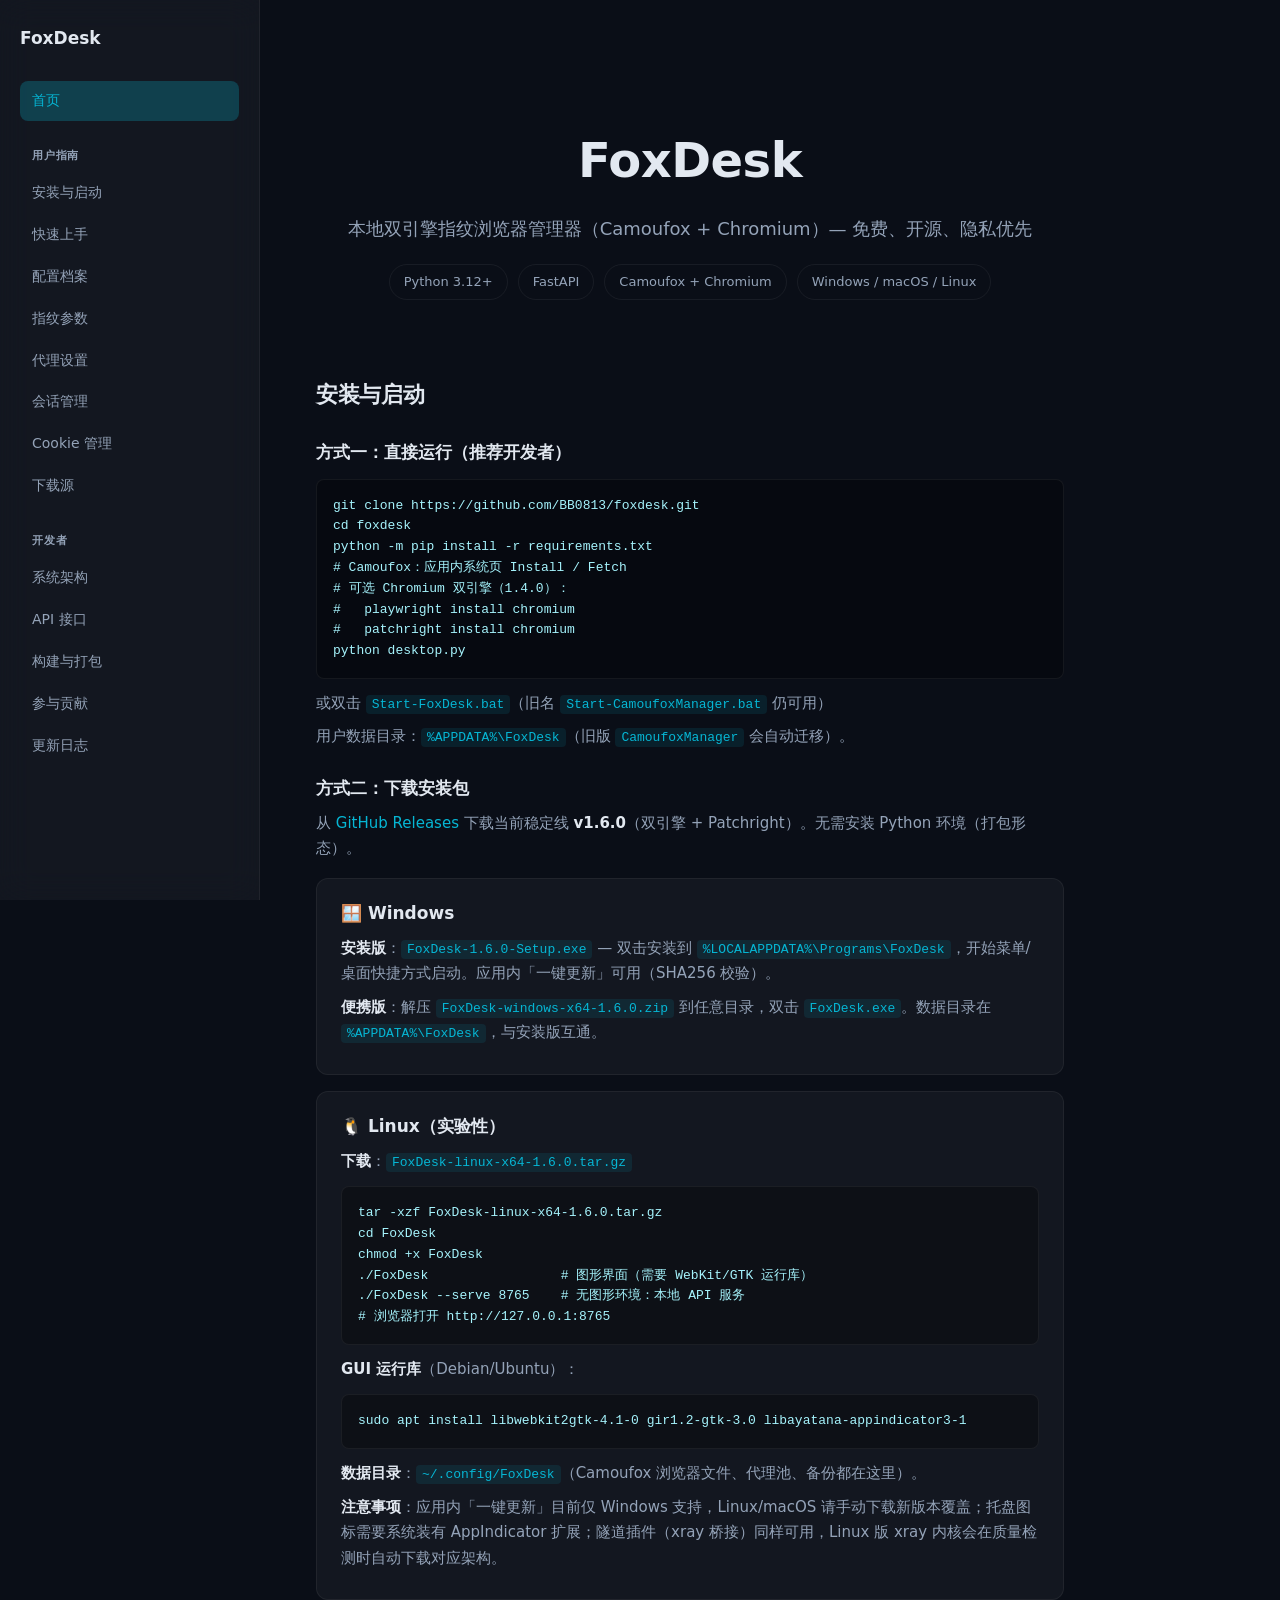
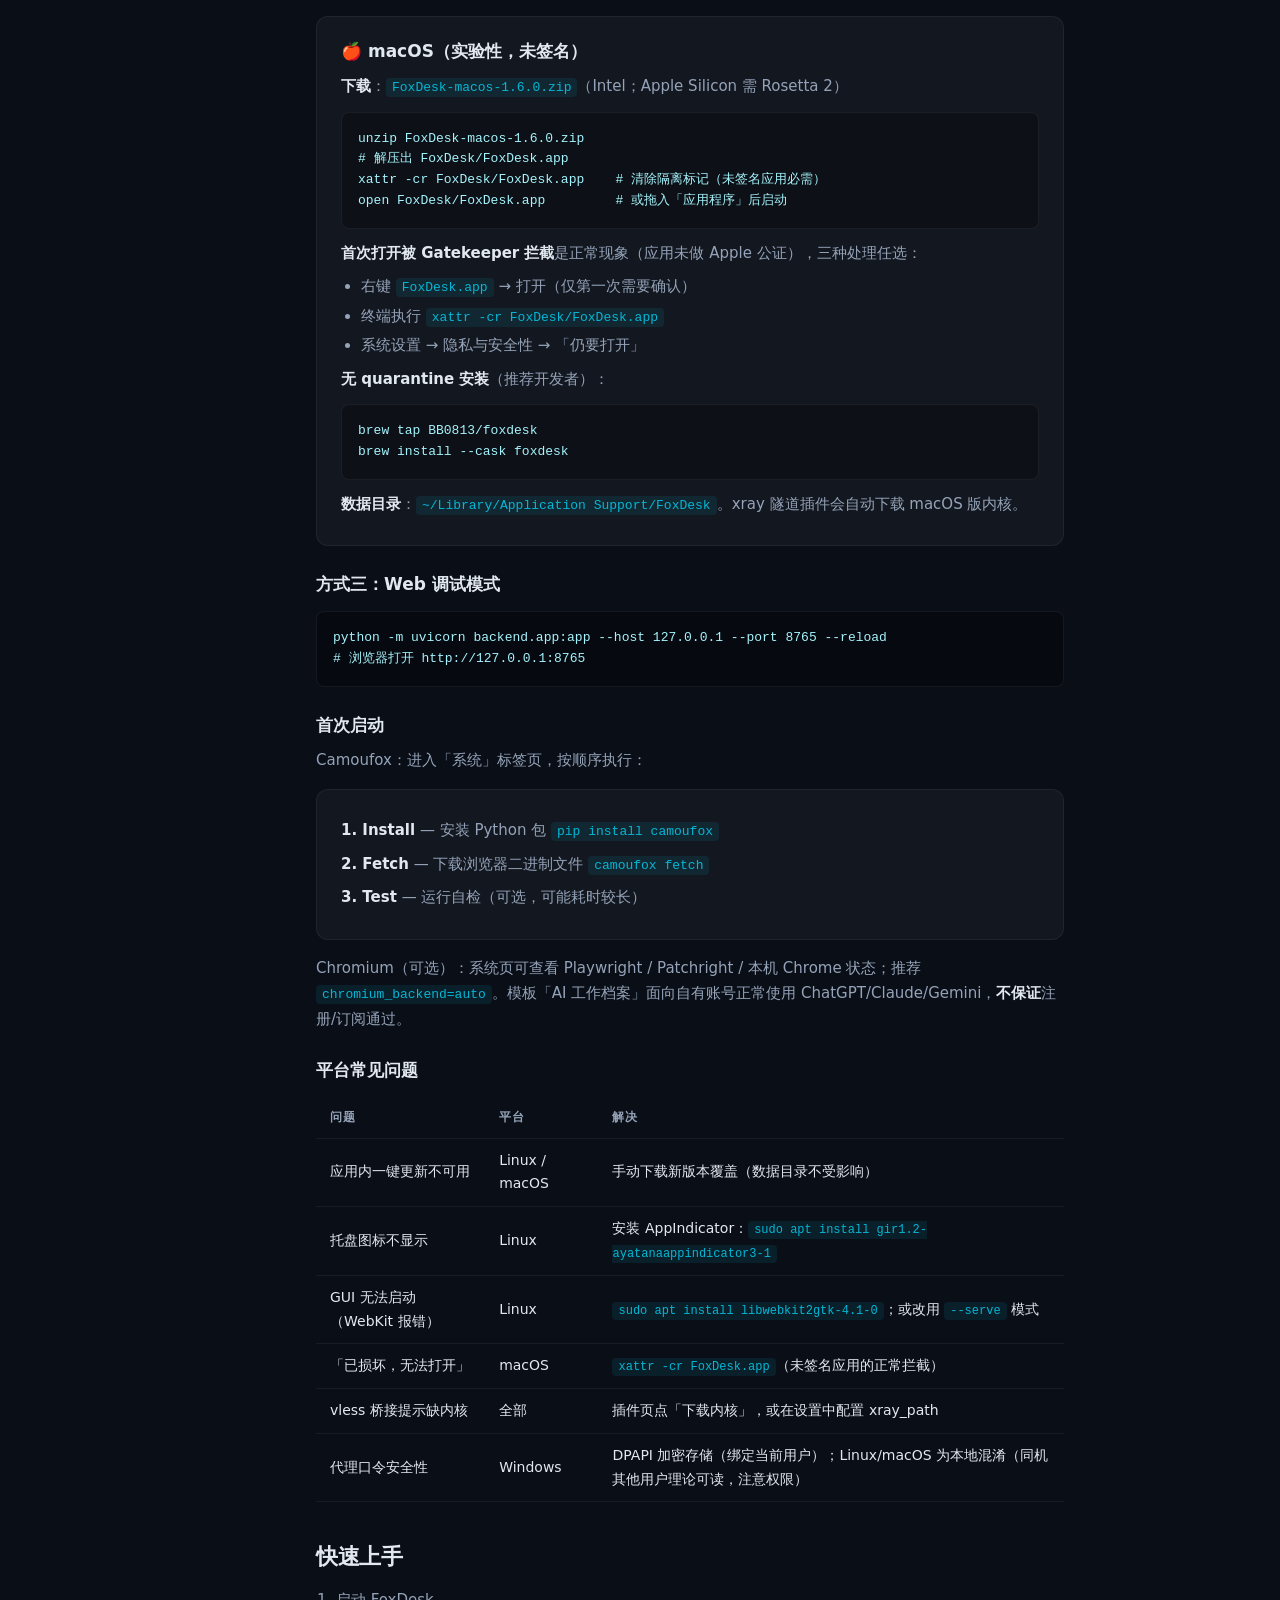
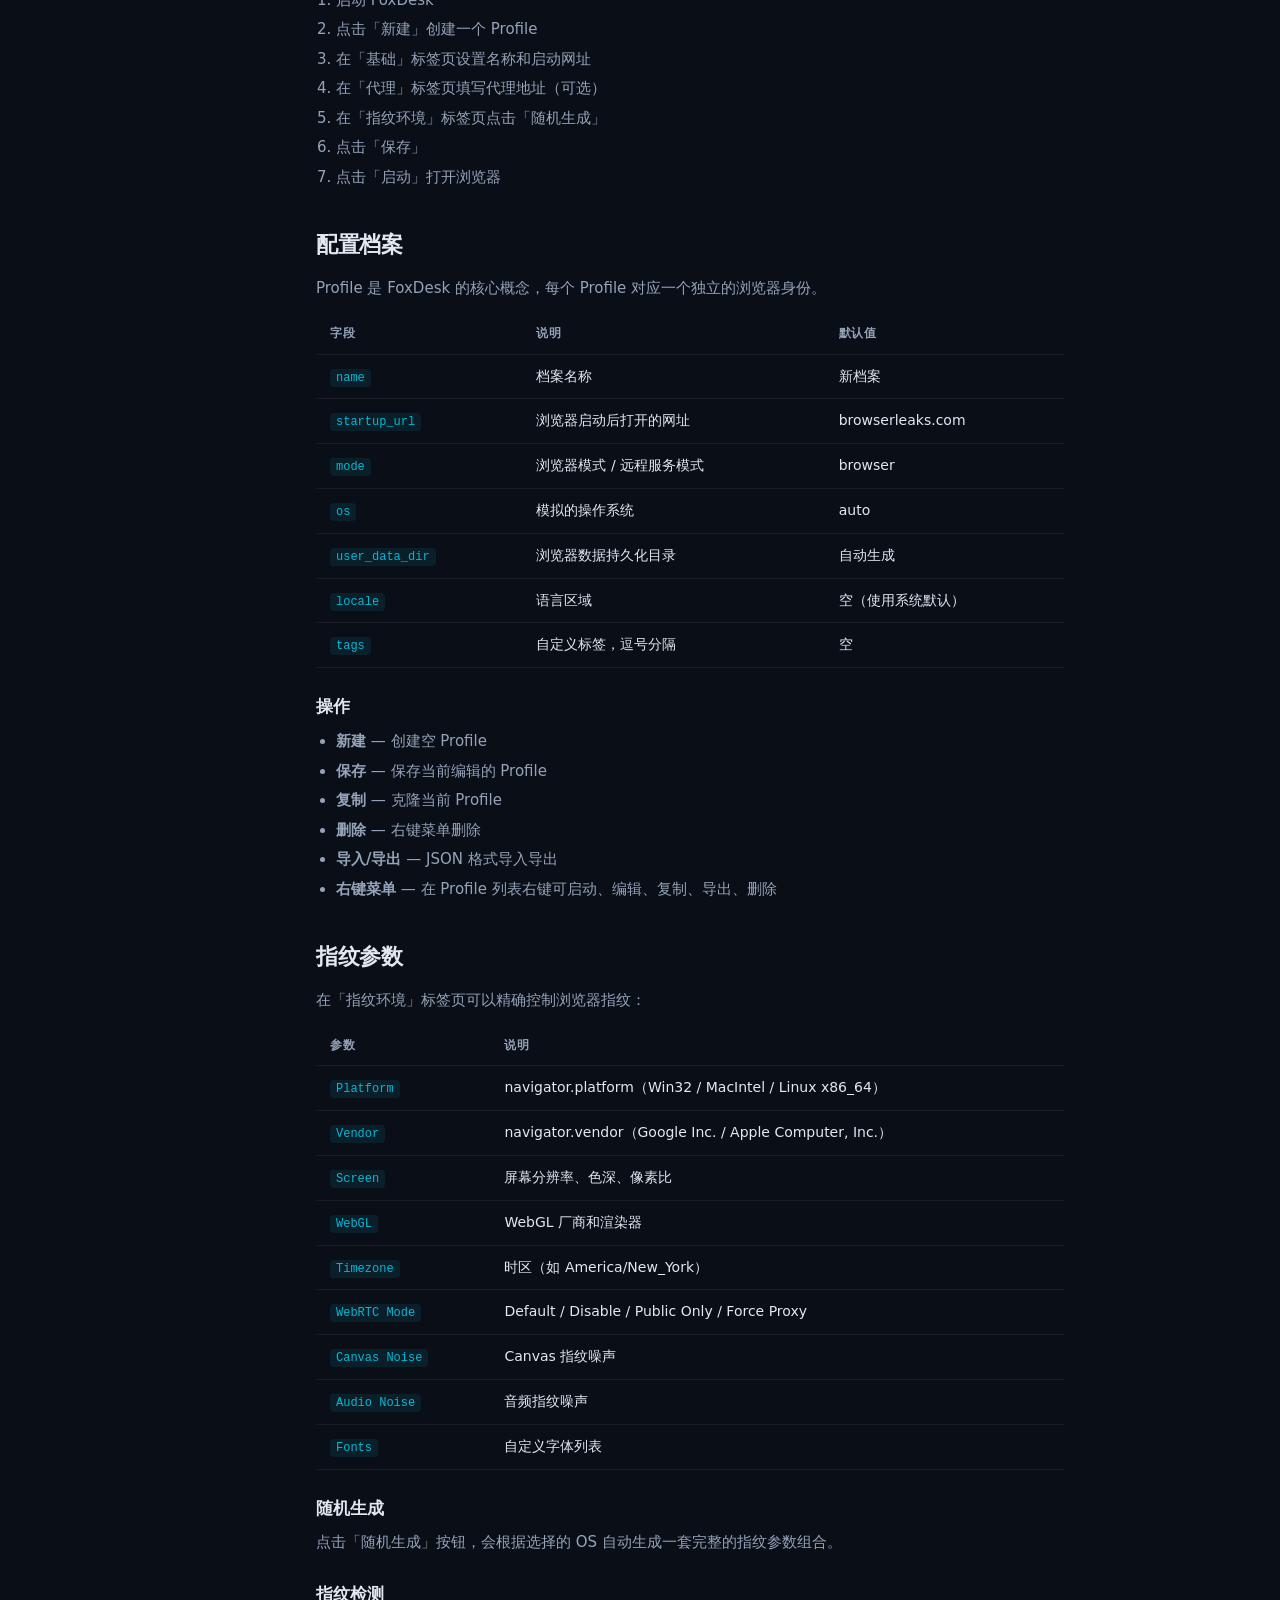
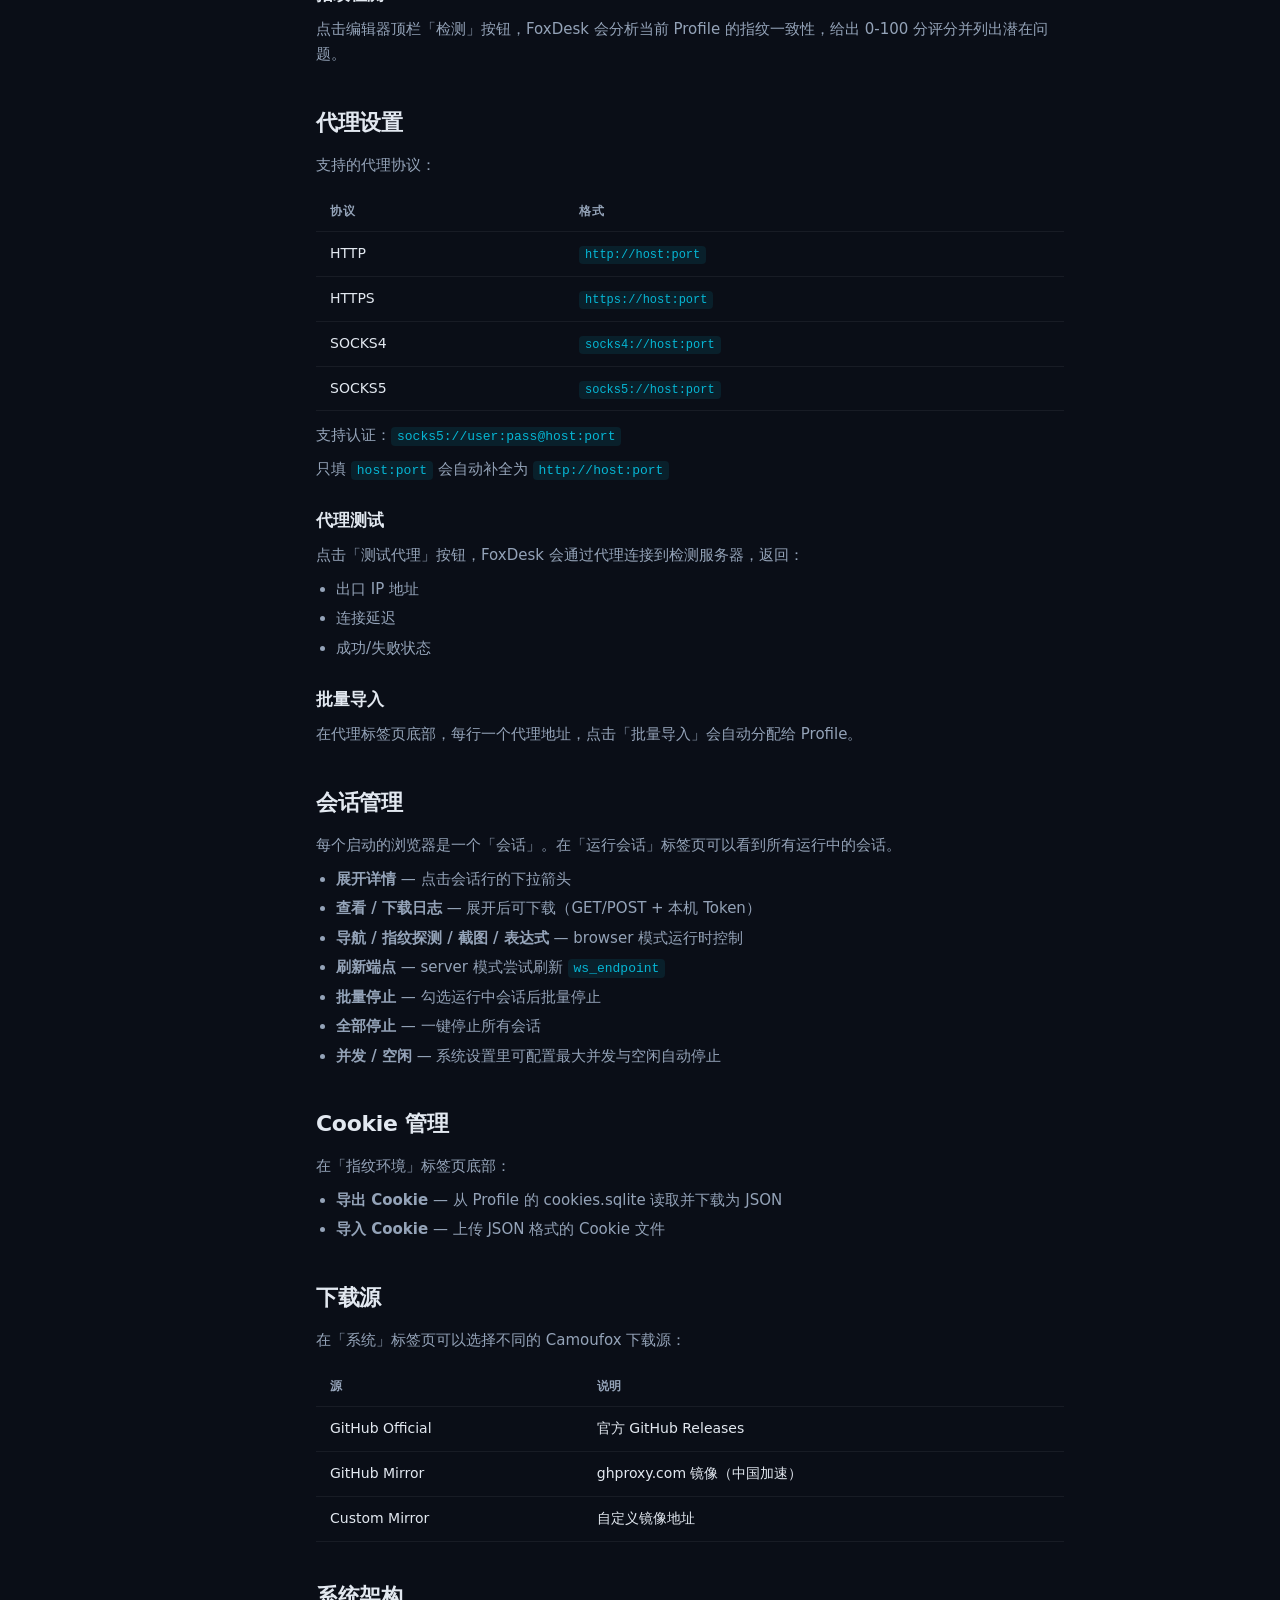
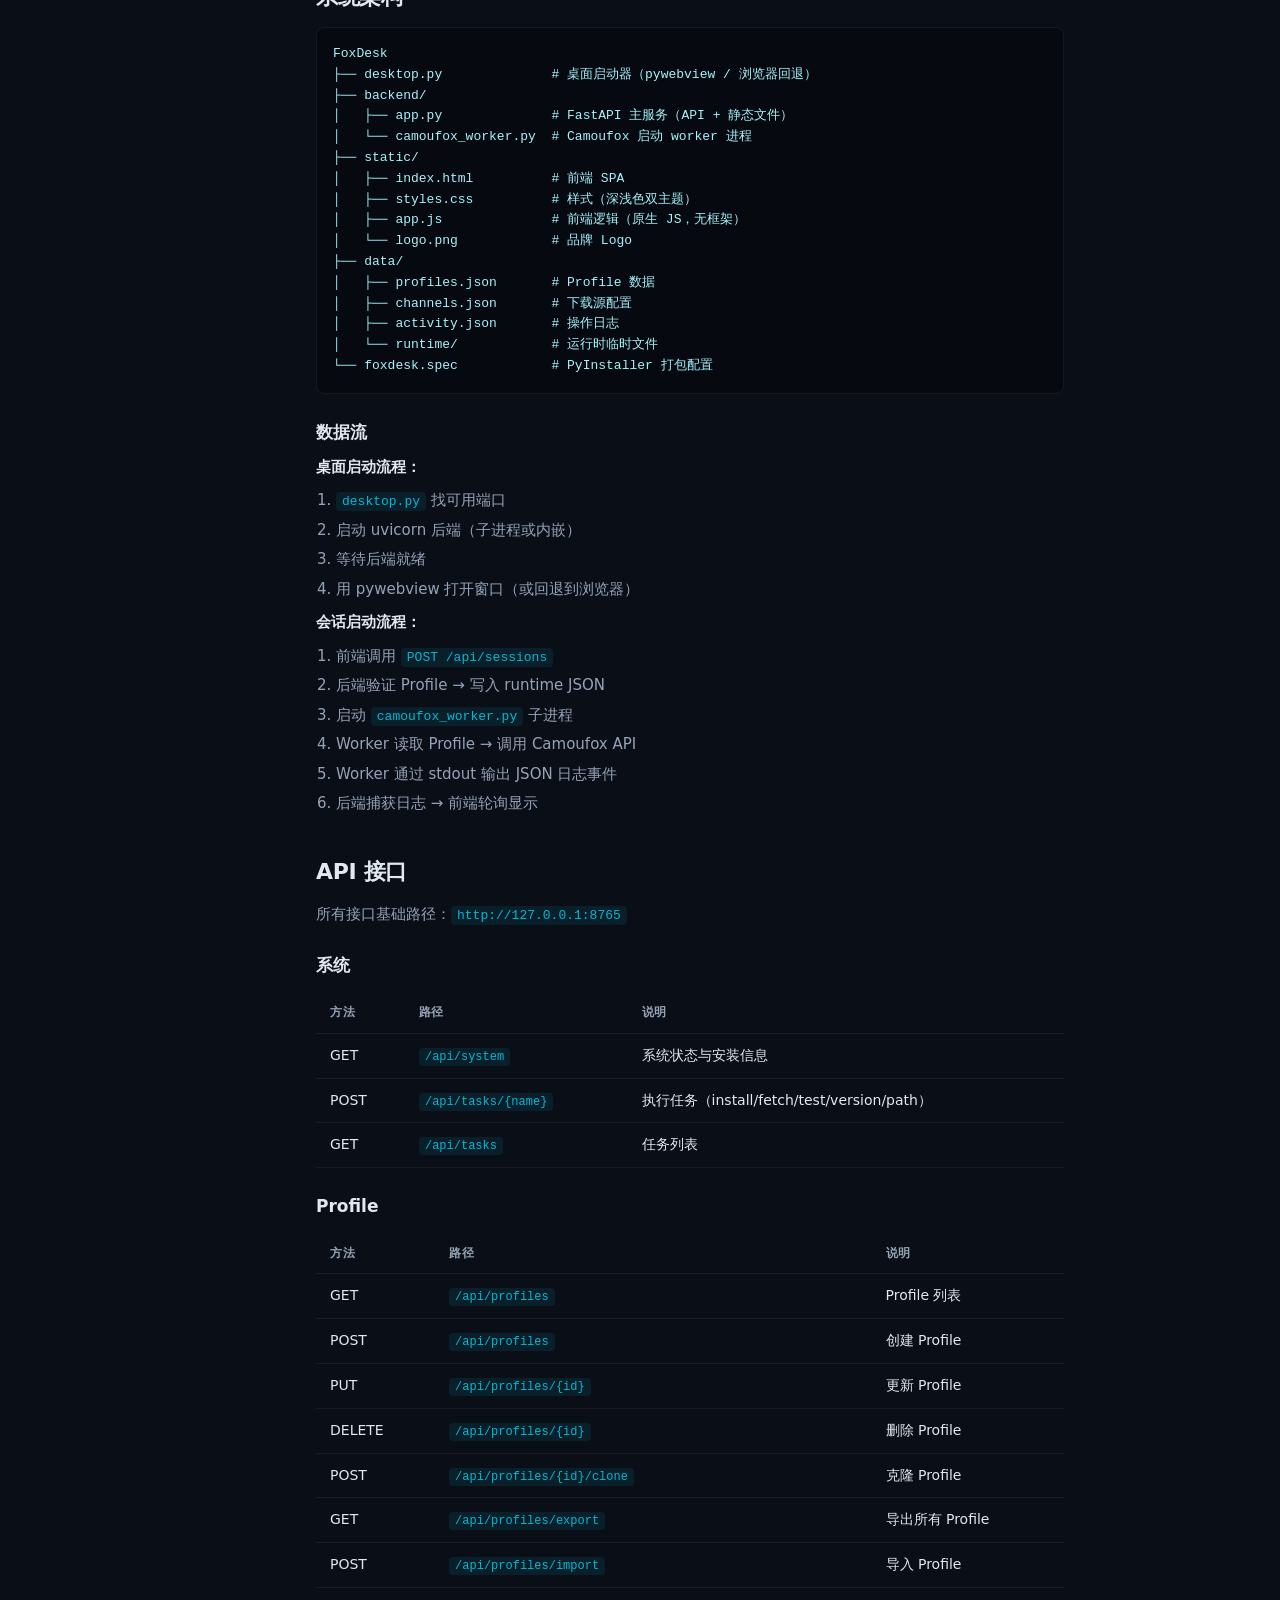
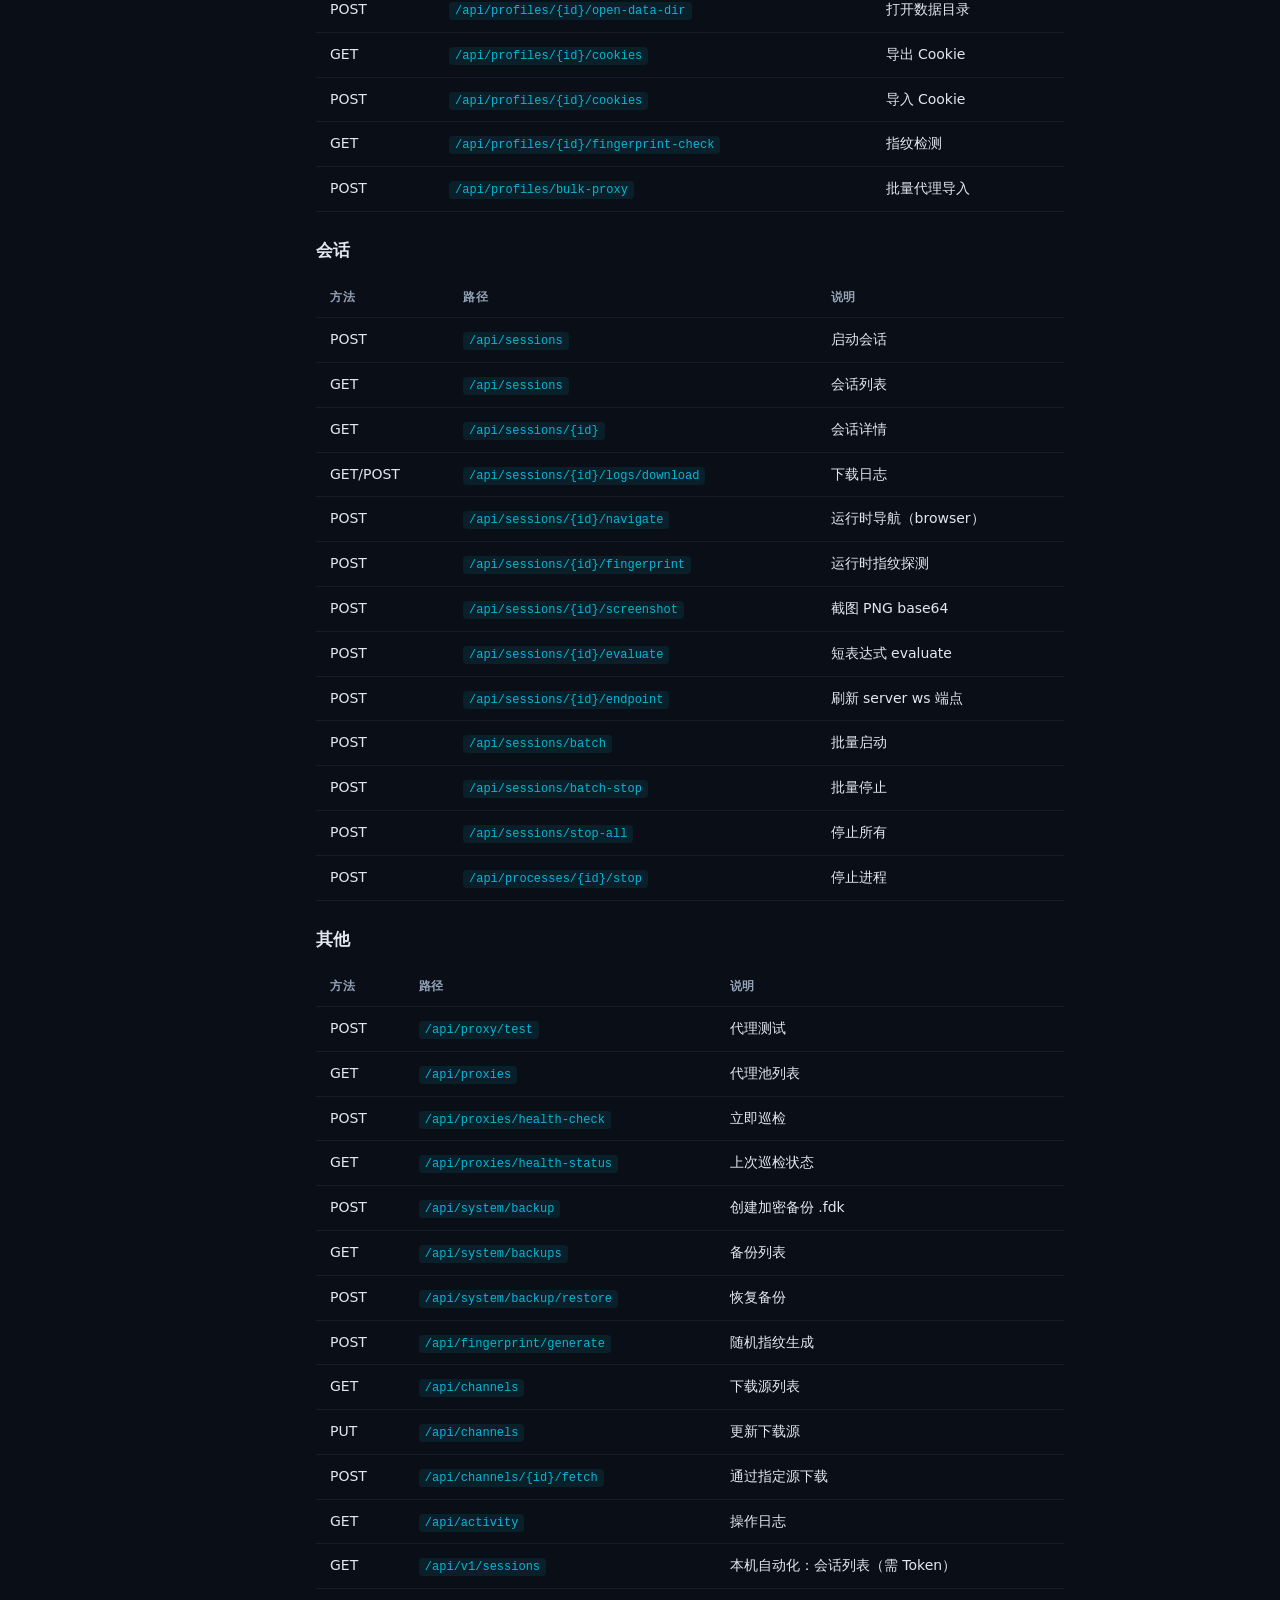
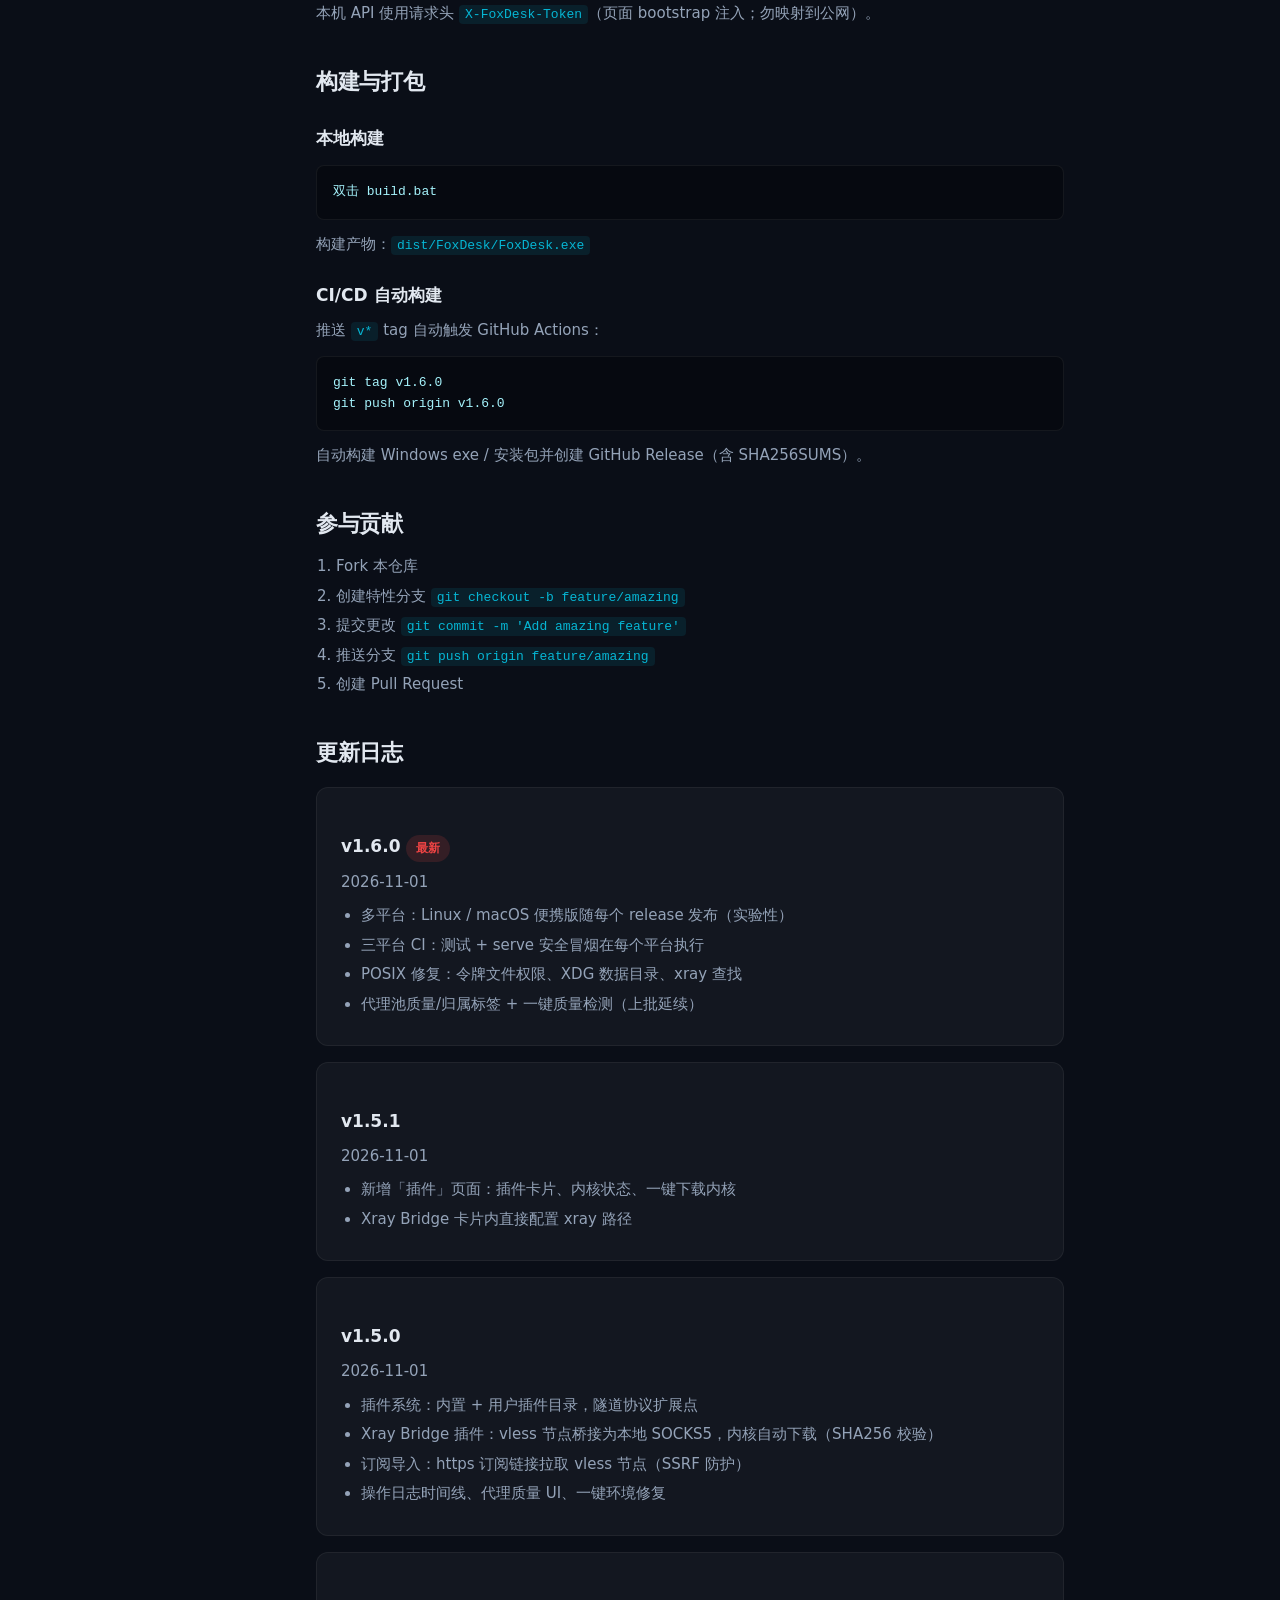
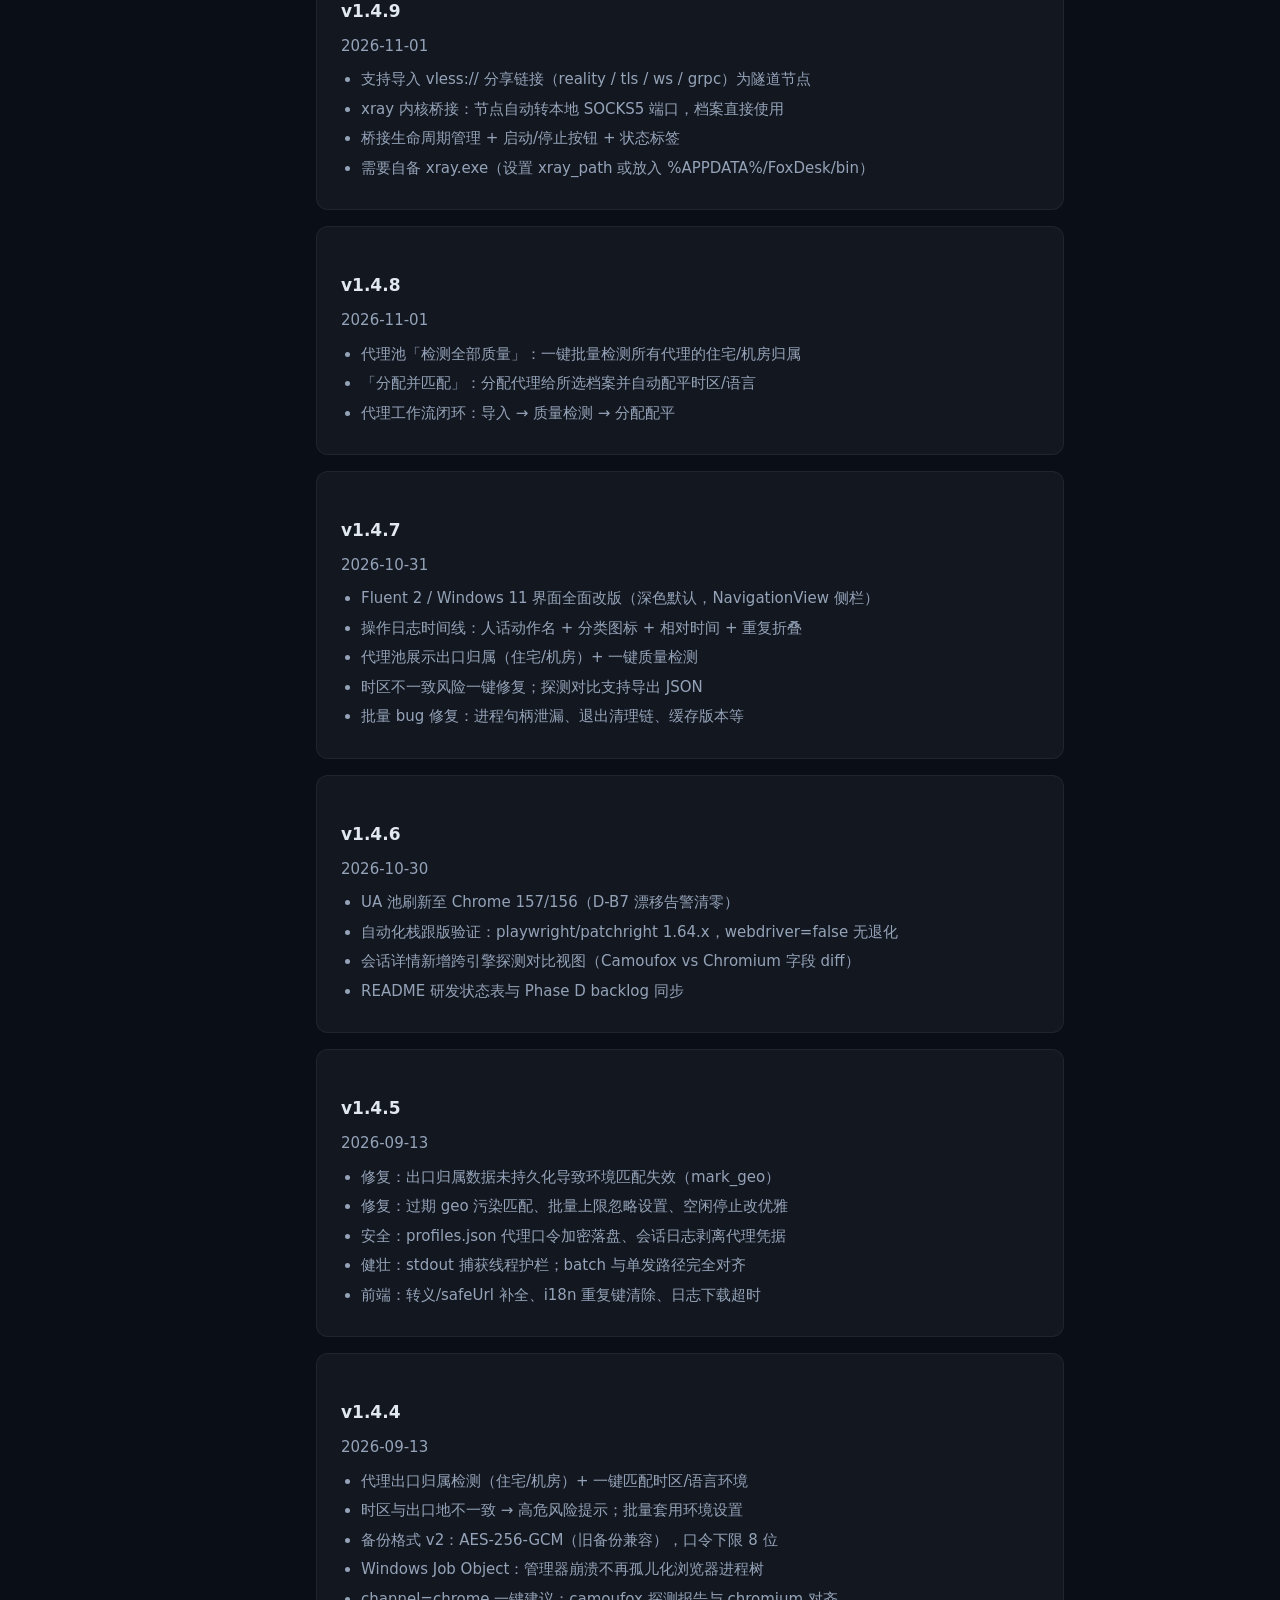
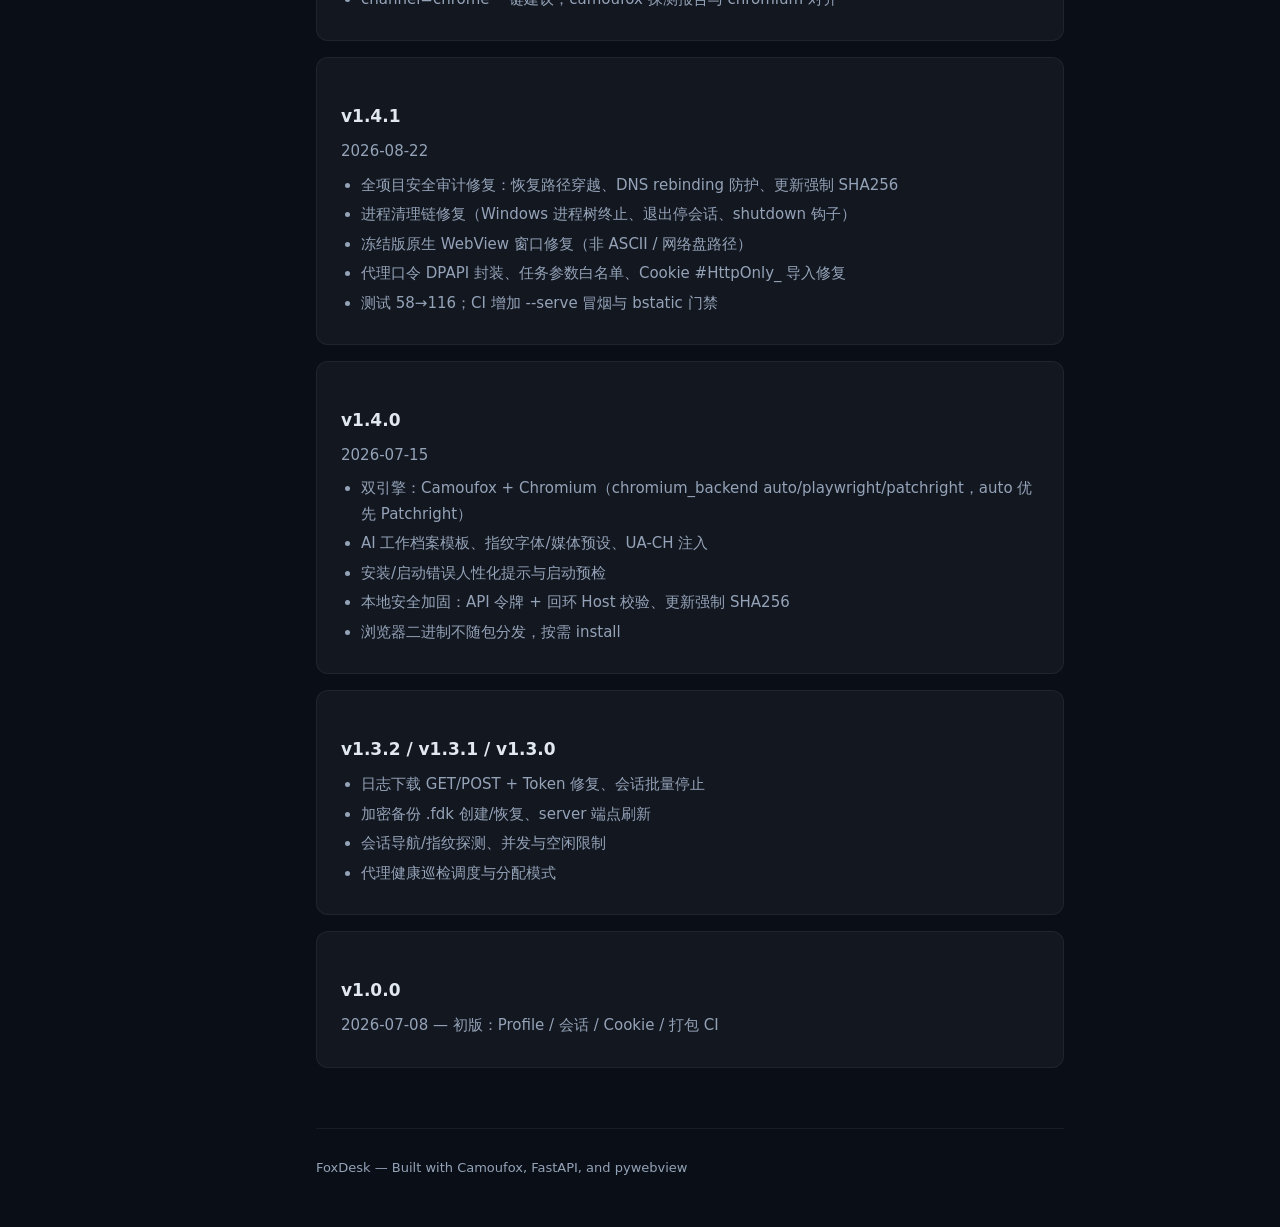
==== commit c910d519: "docs: Linux/macOS install & usage guides + platform FAQ table" ====
--- a/docs/index.html
+++ b/docs/index.html
@@ -187,9 +187,48 @@
       <p>或双击 <code>Start-FoxDesk.bat</code>（旧名 <code>Start-CamoufoxManager.bat</code> 仍可用）</p>
       <p>用户数据目录：<code>%APPDATA%\FoxDesk</code>（旧版 <code>CamoufoxManager</code> 会自动迁移）。</p>
 
-      <h3>方式二：下载 exe 安装包</h3>
-      <p>从 <a href="https://github.com/BB0813/foxdesk/releases">GitHub Releases</a> 下载版本：当前稳定线 <strong>v1.6.0</strong>（双引擎 + Patchright）。安装或解压后运行 <code>FoxDesk.exe</code>。</p>
-      <p>无需安装 Python 环境（安装包形态）。</p>
+      <h3>方式二：下载安装包</h3>
+      <p>从 <a href="https://github.com/BB0813/foxdesk/releases">GitHub Releases</a> 下载当前稳定线 <strong>v1.6.0</strong>（双引擎 + Patchright）。无需安装 Python 环境（打包形态）。</p>
+
+      <div class="card">
+        <h3 style="margin-top:0">🪟 Windows</h3>
+        <p><strong>安装版</strong>：<code>FoxDesk-1.6.0-Setup.exe</code> — 双击安装到 <code>%LOCALAPPDATA%\Programs\FoxDesk</code>，开始菜单/桌面快捷方式启动。应用内「一键更新」可用（SHA256 校验）。</p>
+        <p><strong>便携版</strong>：解压 <code>FoxDesk-windows-x64-1.6.0.zip</code> 到任意目录，双击 <code>FoxDesk.exe</code>。数据目录在 <code>%APPDATA%\FoxDesk</code>，与安装版互通。</p>
+      </div>
+
+      <div class="card">
+        <h3 style="margin-top:0">🐧 Linux（实验性）</h3>
+        <p><strong>下载</strong>：<code>FoxDesk-linux-x64-1.6.0.tar.gz</code></p>
+        <pre>tar -xzf FoxDesk-linux-x64-1.6.0.tar.gz
+cd FoxDesk
+chmod +x FoxDesk
+./FoxDesk                 # 图形界面（需要 WebKit/GTK 运行库）
+./FoxDesk --serve 8765    # 无图形环境：本地 API 服务
+# 浏览器打开 http://127.0.0.1:8765</pre>
+        <p><strong>GUI 运行库</strong>（Debian/Ubuntu）：</p>
+        <pre>sudo apt install libwebkit2gtk-4.1-0 gir1.2-gtk-3.0 libayatana-appindicator3-1</pre>
+        <p><strong>数据目录</strong>：<code>~/.config/FoxDesk</code>（Camoufox 浏览器文件、代理池、备份都在这里）。</p>
+        <p><strong>注意事项</strong>：应用内「一键更新」目前仅 Windows 支持，Linux/macOS 请手动下载新版本覆盖；托盘图标需要系统装有 AppIndicator 扩展；隧道插件（xray 桥接）同样可用，Linux 版 xray 内核会在质量检测时自动下载对应架构。</p>
+      </div>
+
+      <div class="card">
+        <h3 style="margin-top:0">🍎 macOS（实验性，未签名）</h3>
+        <p><strong>下载</strong>：<code>FoxDesk-macos-1.6.0.zip</code>（Intel；Apple Silicon 需 Rosetta 2）</p>
+        <pre>unzip FoxDesk-macos-1.6.0.zip
+# 解压出 FoxDesk/FoxDesk.app
+xattr -cr FoxDesk/FoxDesk.app    # 清除隔离标记（未签名应用必需）
+open FoxDesk/FoxDesk.app         # 或拖入「应用程序」后启动</pre>
+        <p><strong>首次打开被 Gatekeeper 拦截</strong>是正常现象（应用未做 Apple 公证），三种处理任选：</p>
+        <ul>
+          <li>右键 <code>FoxDesk.app</code> → 打开（仅第一次需要确认）</li>
+          <li>终端执行 <code>xattr -cr FoxDesk/FoxDesk.app</code></li>
+          <li>系统设置 → 隐私与安全性 → 「仍要打开」</li>
+        </ul>
+        <p><strong>无 quarantine 安装</strong>（推荐开发者）：</p>
+        <pre>brew tap BB0813/foxdesk
+brew install --cask foxdesk</pre>
+        <p><strong>数据目录</strong>：<code>~/Library/Application Support/FoxDesk</code>。xray 隧道插件会自动下载 macOS 版内核。</p>
+      </div>
 
       <h3>方式三：Web 调试模式</h3>
       <pre>python -m uvicorn backend.app:app --host 127.0.0.1 --port 8765 --reload
@@ -203,6 +242,17 @@
         <p><strong>3. Test</strong> — 运行自检（可选，可能耗时较长）</p>
       </div>
       <p>Chromium（可选）：系统页可查看 Playwright / Patchright / 本机 Chrome 状态；推荐 <code>chromium_backend=auto</code>。模板「AI 工作档案」面向自有账号正常使用 ChatGPT/Claude/Gemini，<strong>不保证</strong>注册/订阅通过。</p>
+
+      <h3>平台常见问题</h3>
+      <table>
+        <tr><th>问题</th><th>平台</th><th>解决</th></tr>
+        <tr><td>应用内一键更新不可用</td><td>Linux / macOS</td><td>手动下载新版本覆盖（数据目录不受影响）</td></tr>
+        <tr><td>托盘图标不显示</td><td>Linux</td><td>安装 AppIndicator：<code>sudo apt install gir1.2-ayatanaappindicator3-1</code></td></tr>
+        <tr><td>GUI 无法启动（WebKit 报错）</td><td>Linux</td><td><code>sudo apt install libwebkit2gtk-4.1-0</code>；或改用 <code>--serve</code> 模式</td></tr>
+        <tr><td>「已损坏，无法打开」</td><td>macOS</td><td><code>xattr -cr FoxDesk.app</code>（未签名应用的正常拦截）</td></tr>
+        <tr><td>vless 桥接提示缺内核</td><td>全部</td><td>插件页点「下载内核」，或在设置中配置 xray_path</td></tr>
+        <tr><td>代理口令安全性</td><td>Windows</td><td>DPAPI 加密存储（绑定当前用户）；Linux/macOS 为本地混淆（同机其他用户理论可读，注意权限）</td></tr>
+      </table>
 
       <!-- QUICKSTART -->
       <h2 id="quickstart">快速上手</h2>
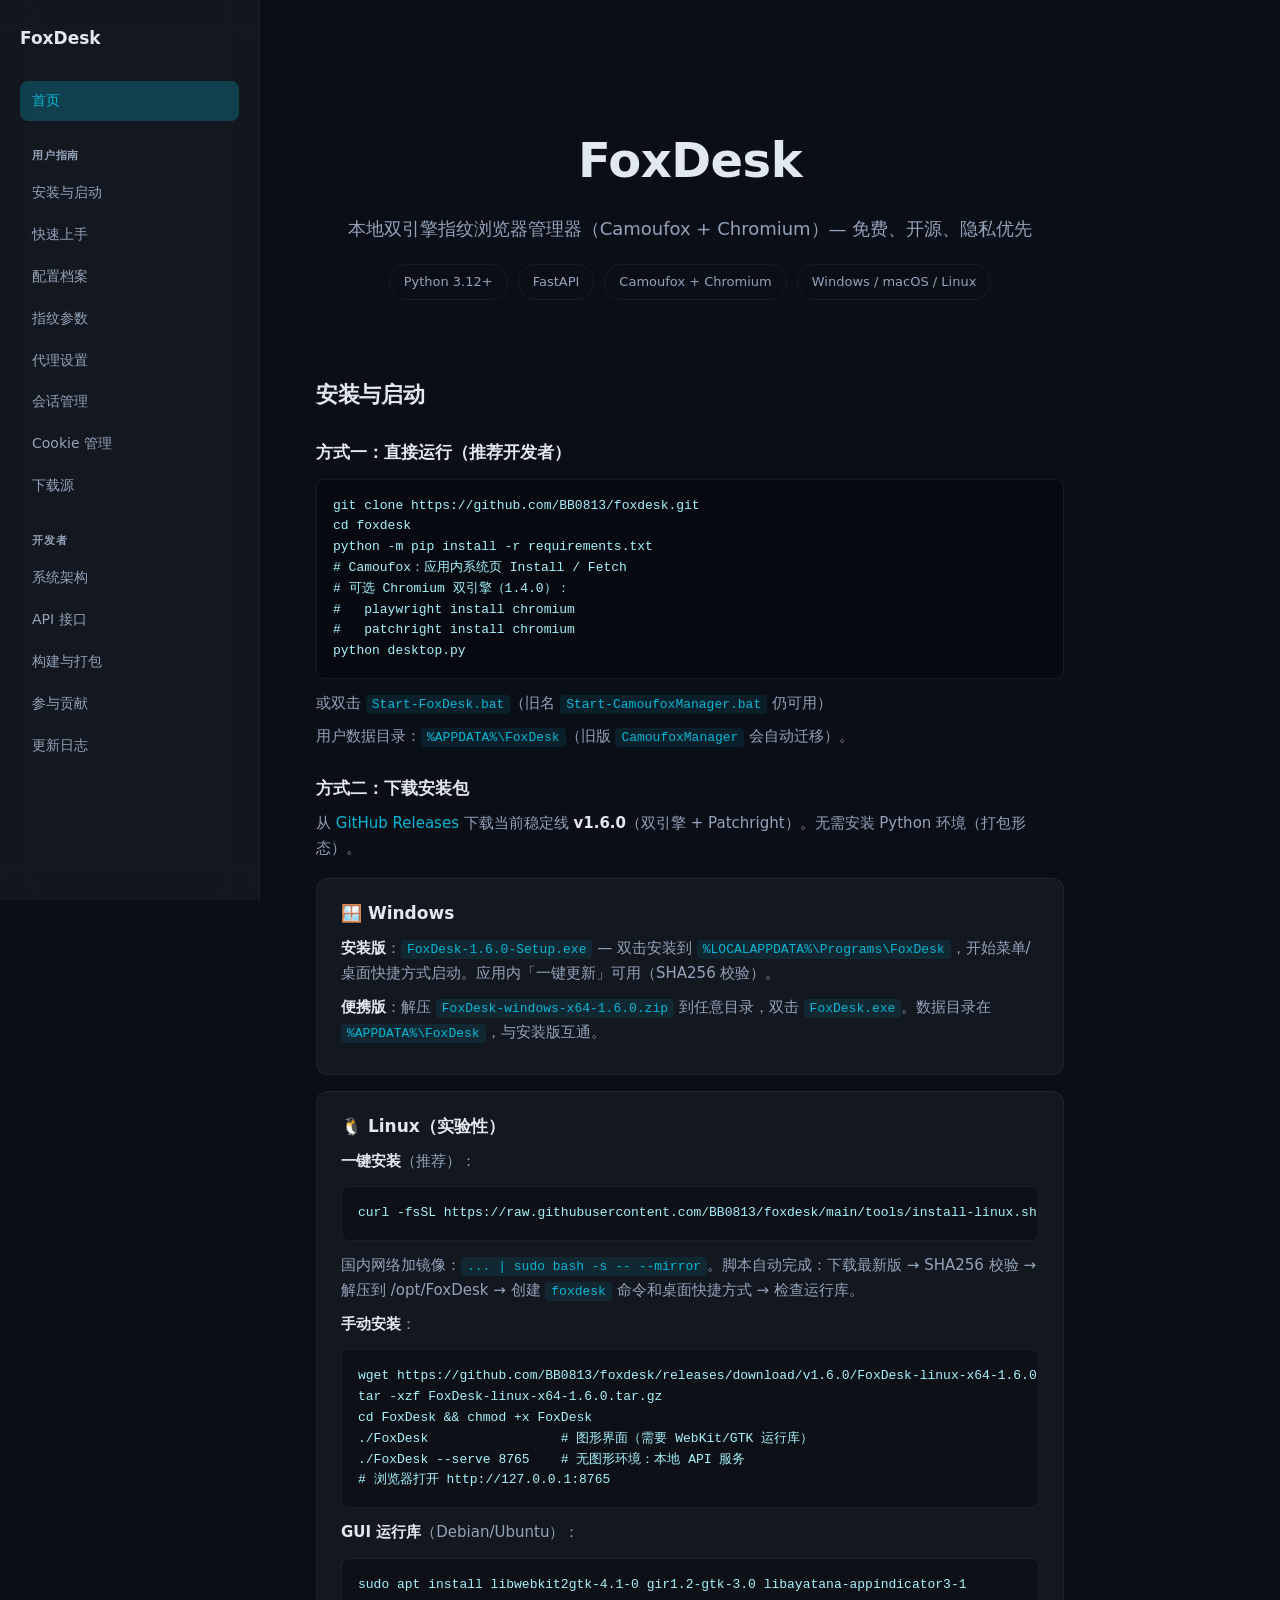
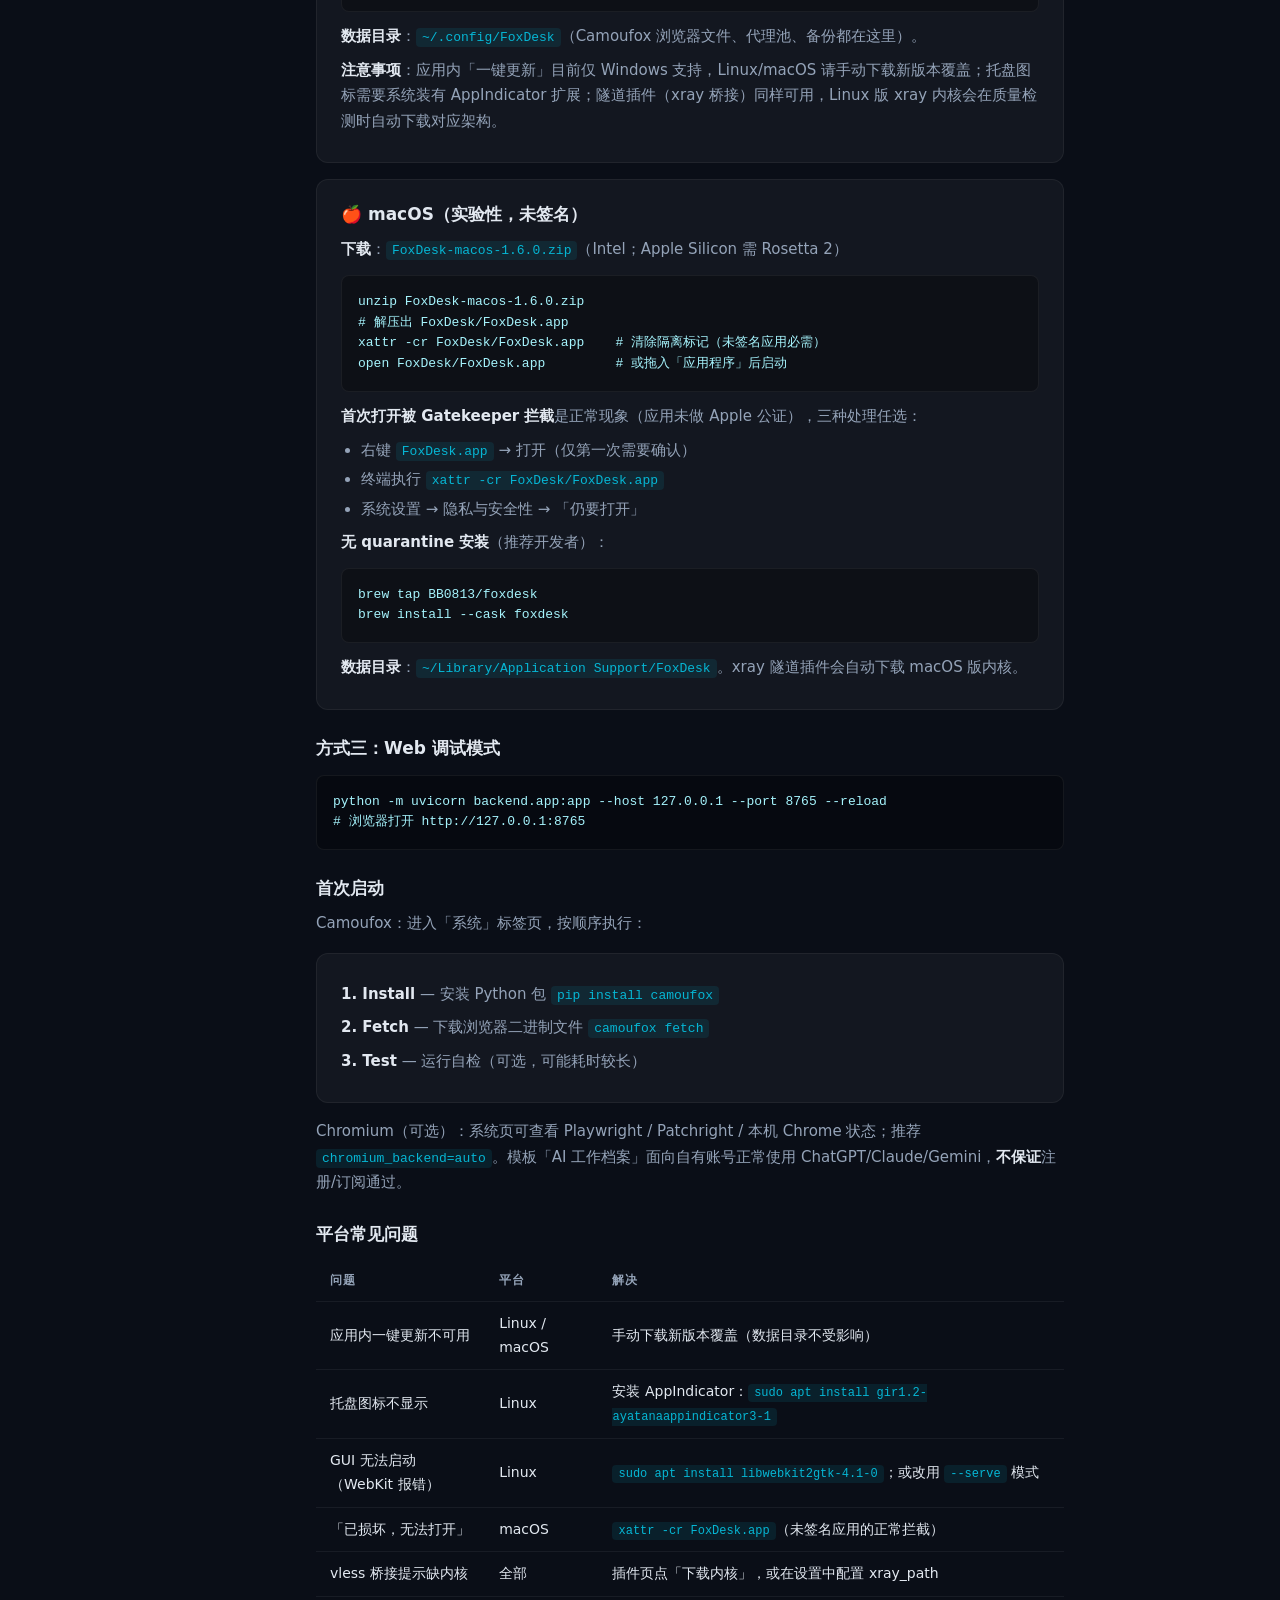
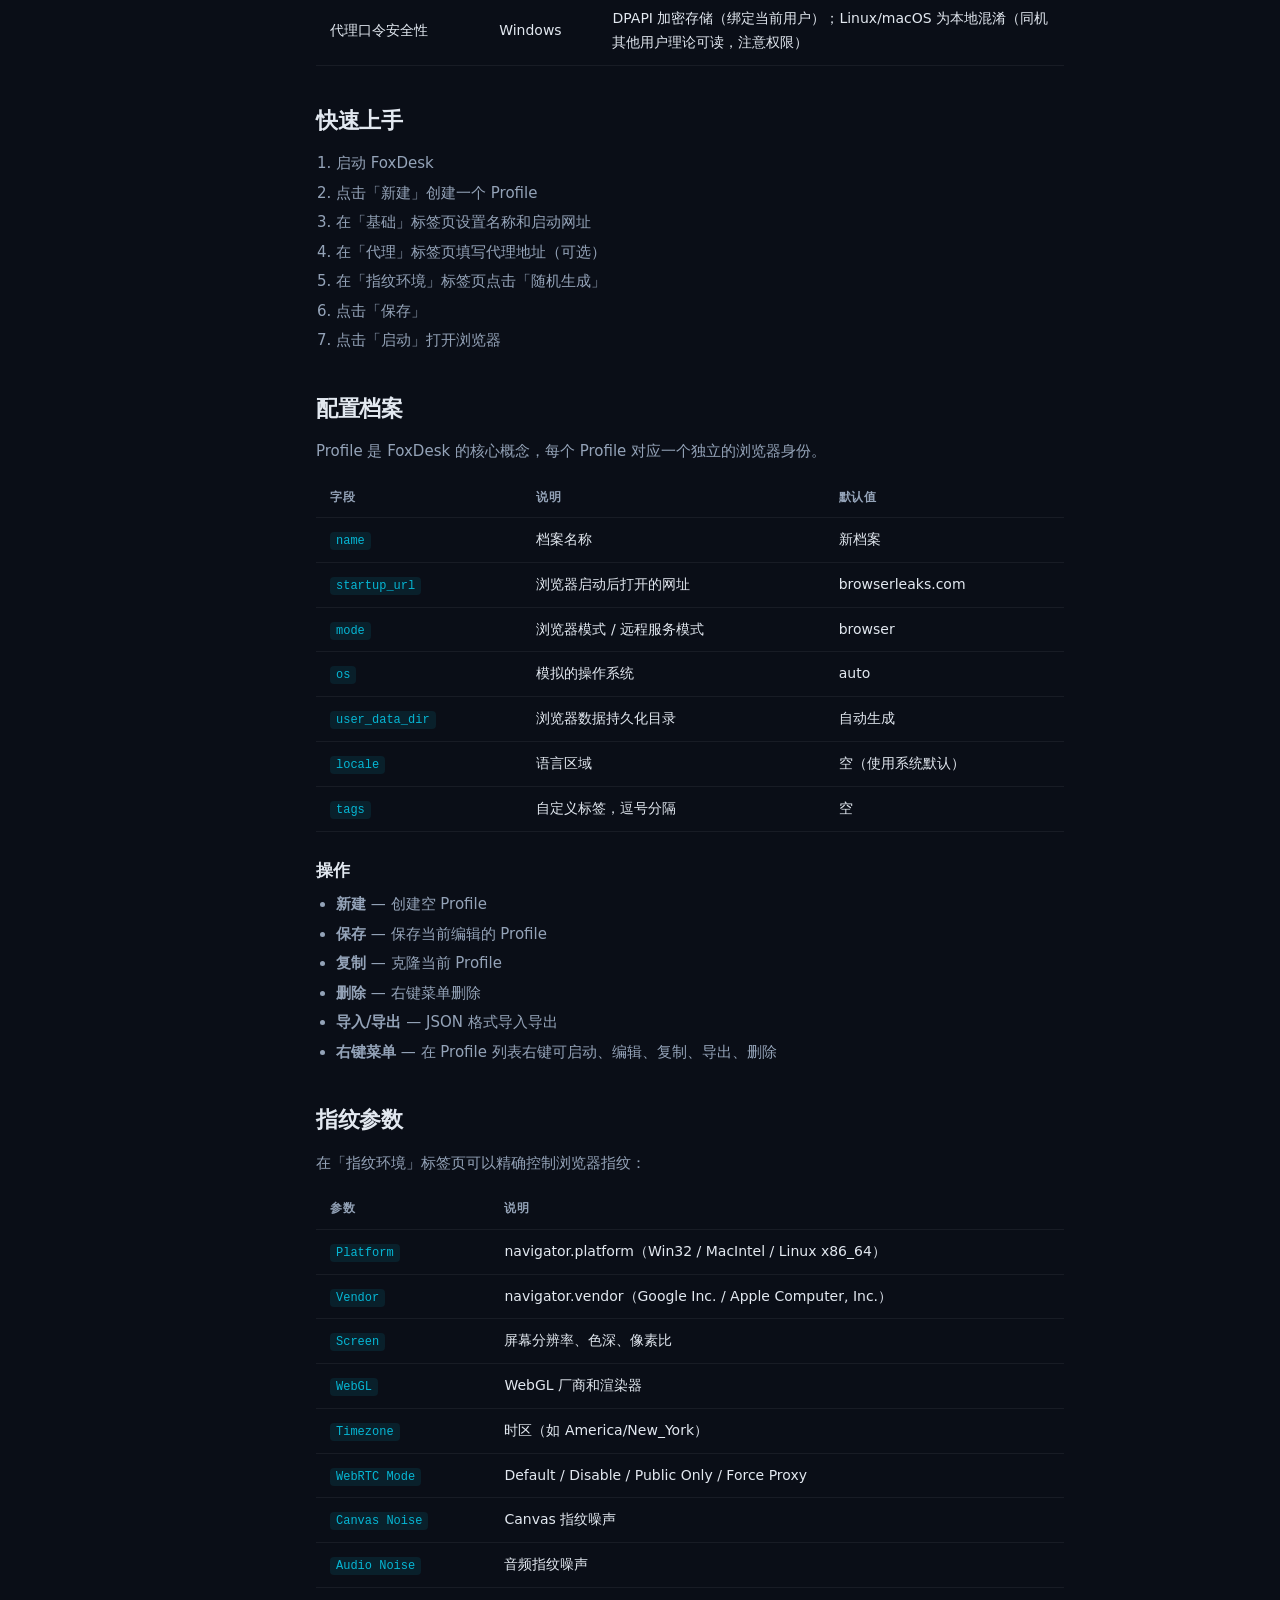
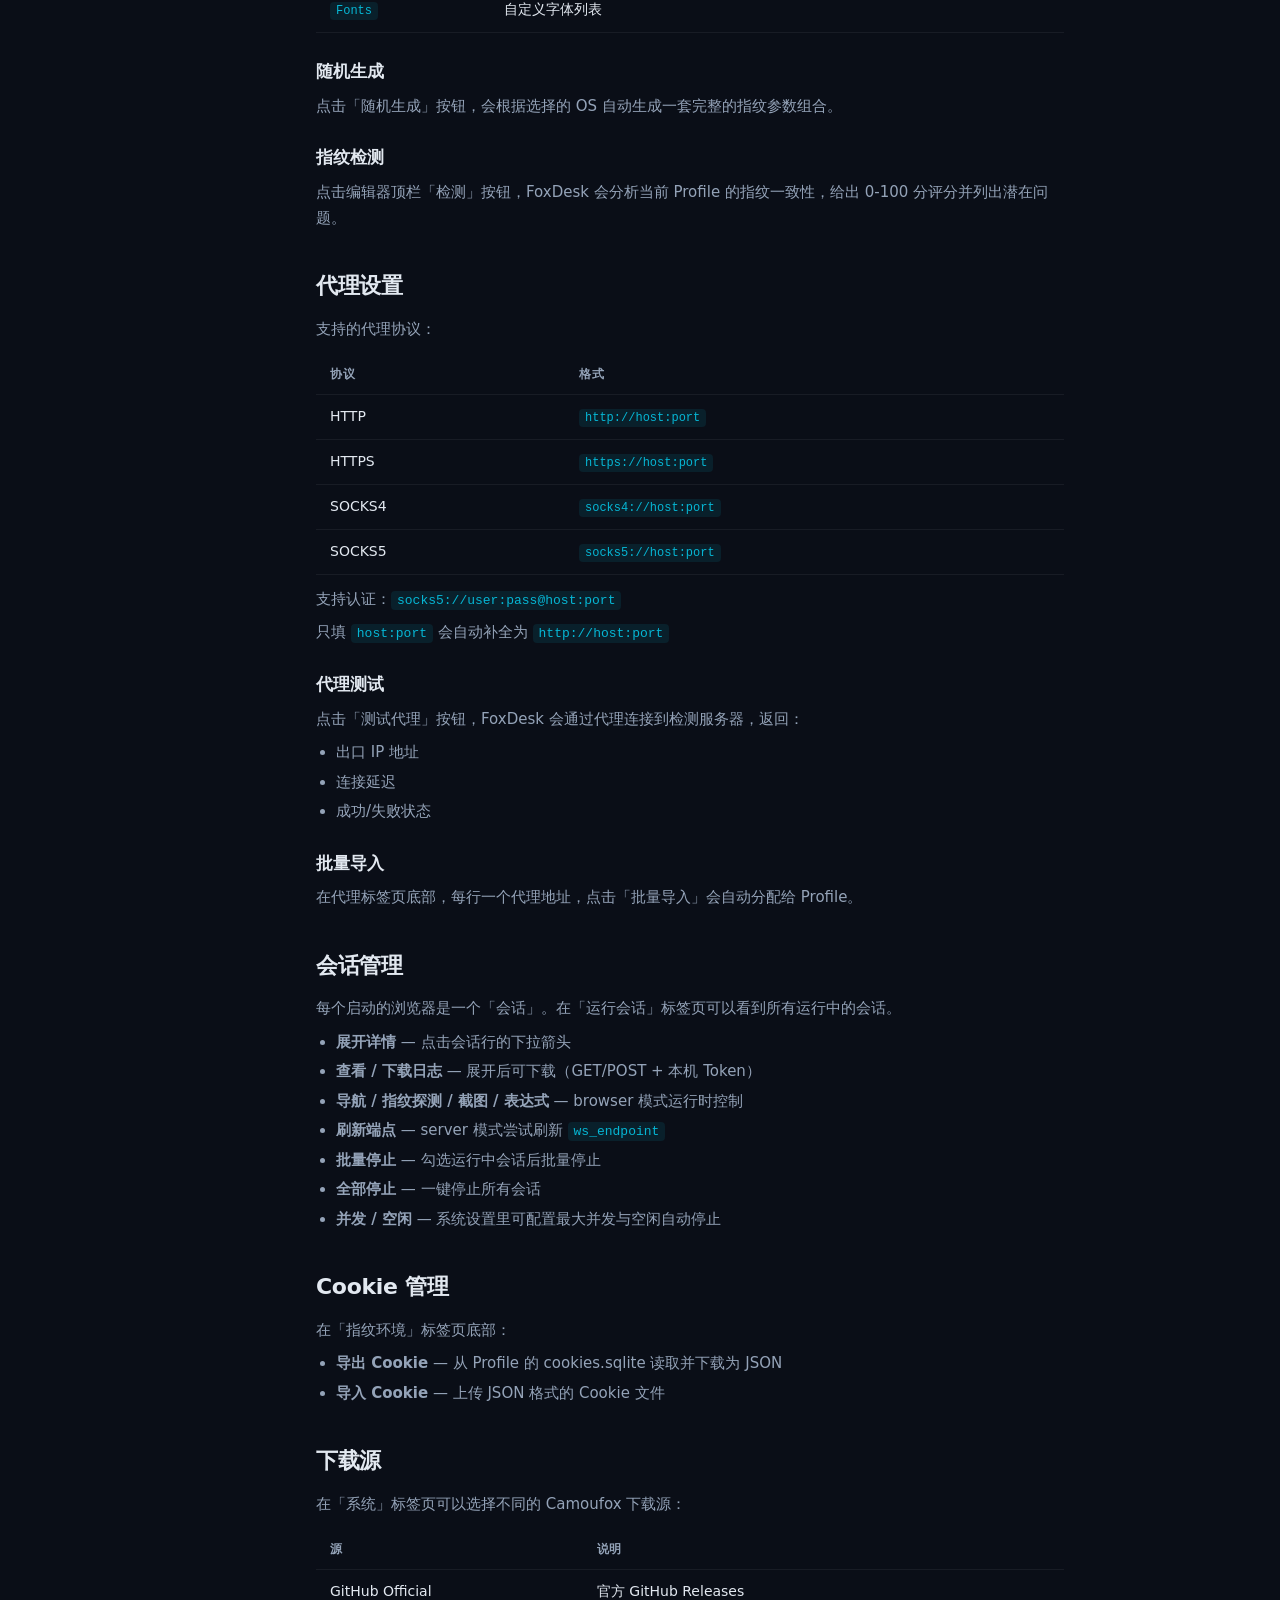
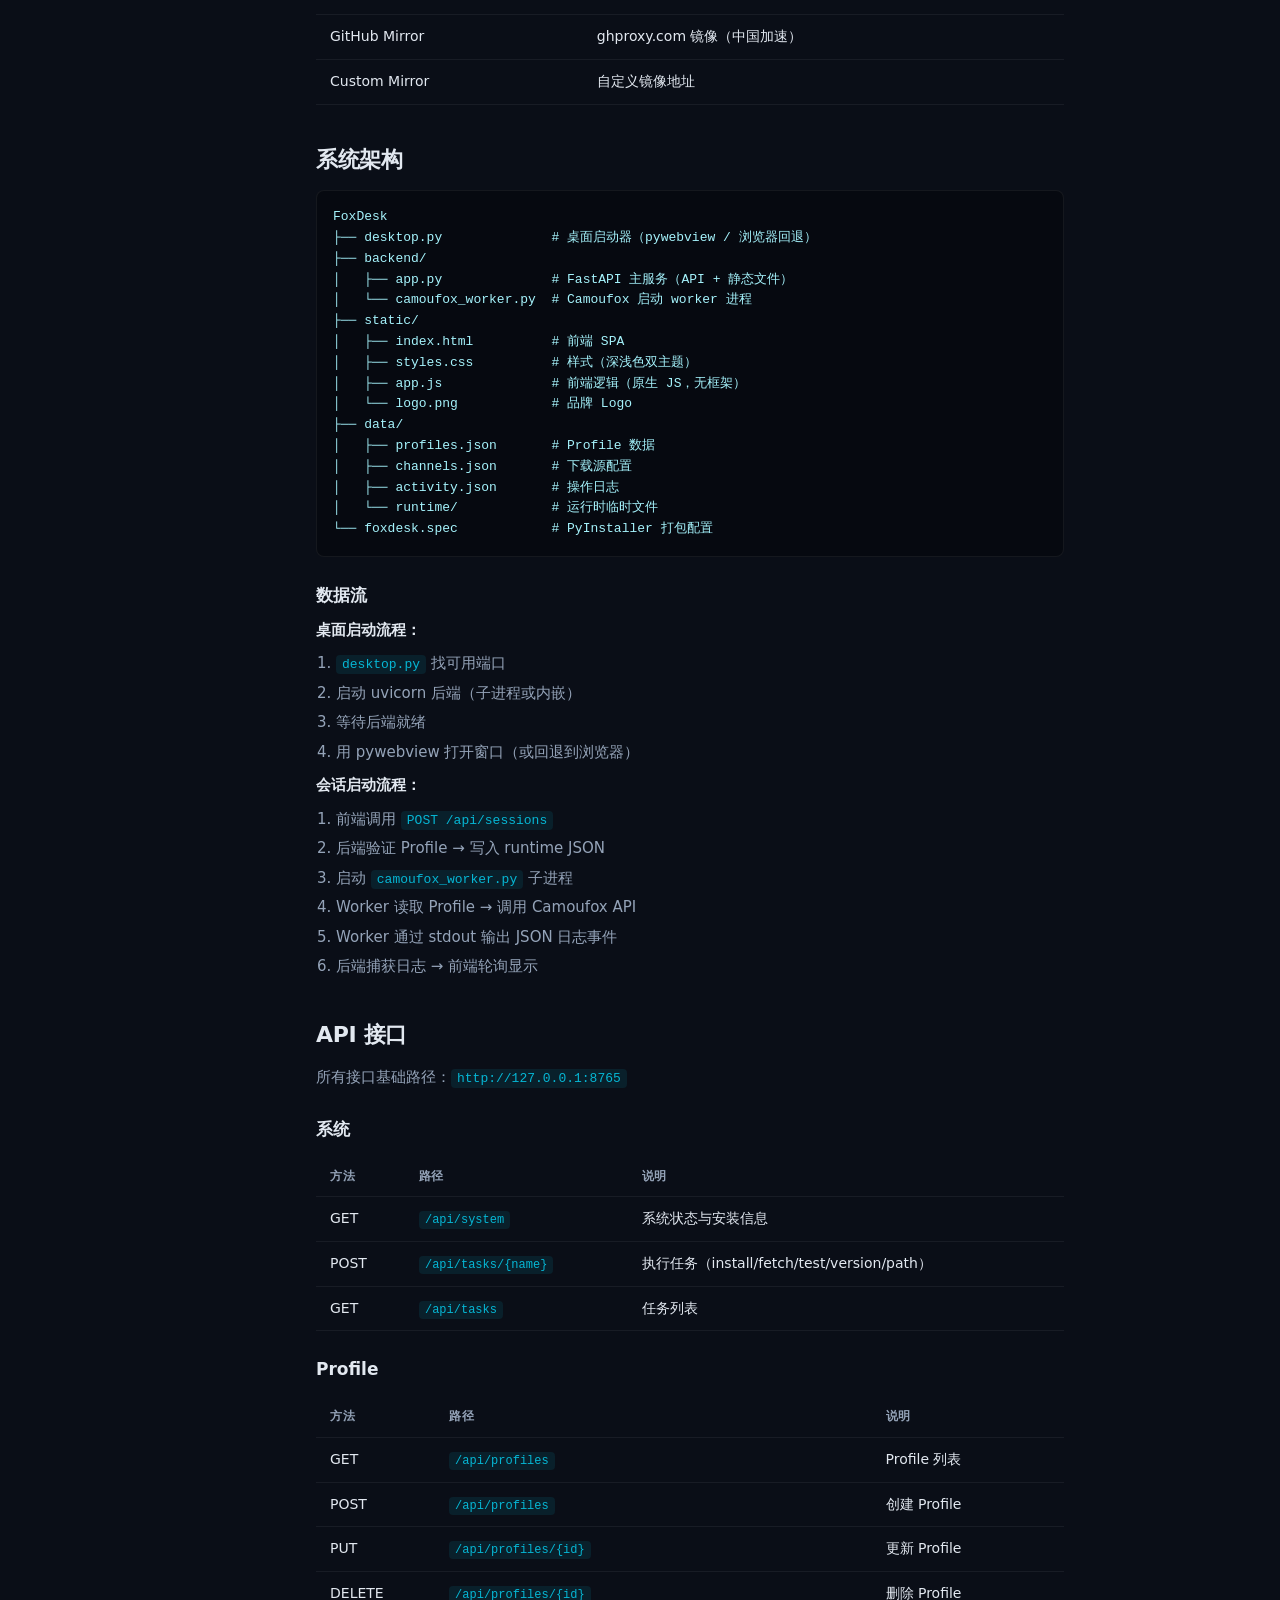
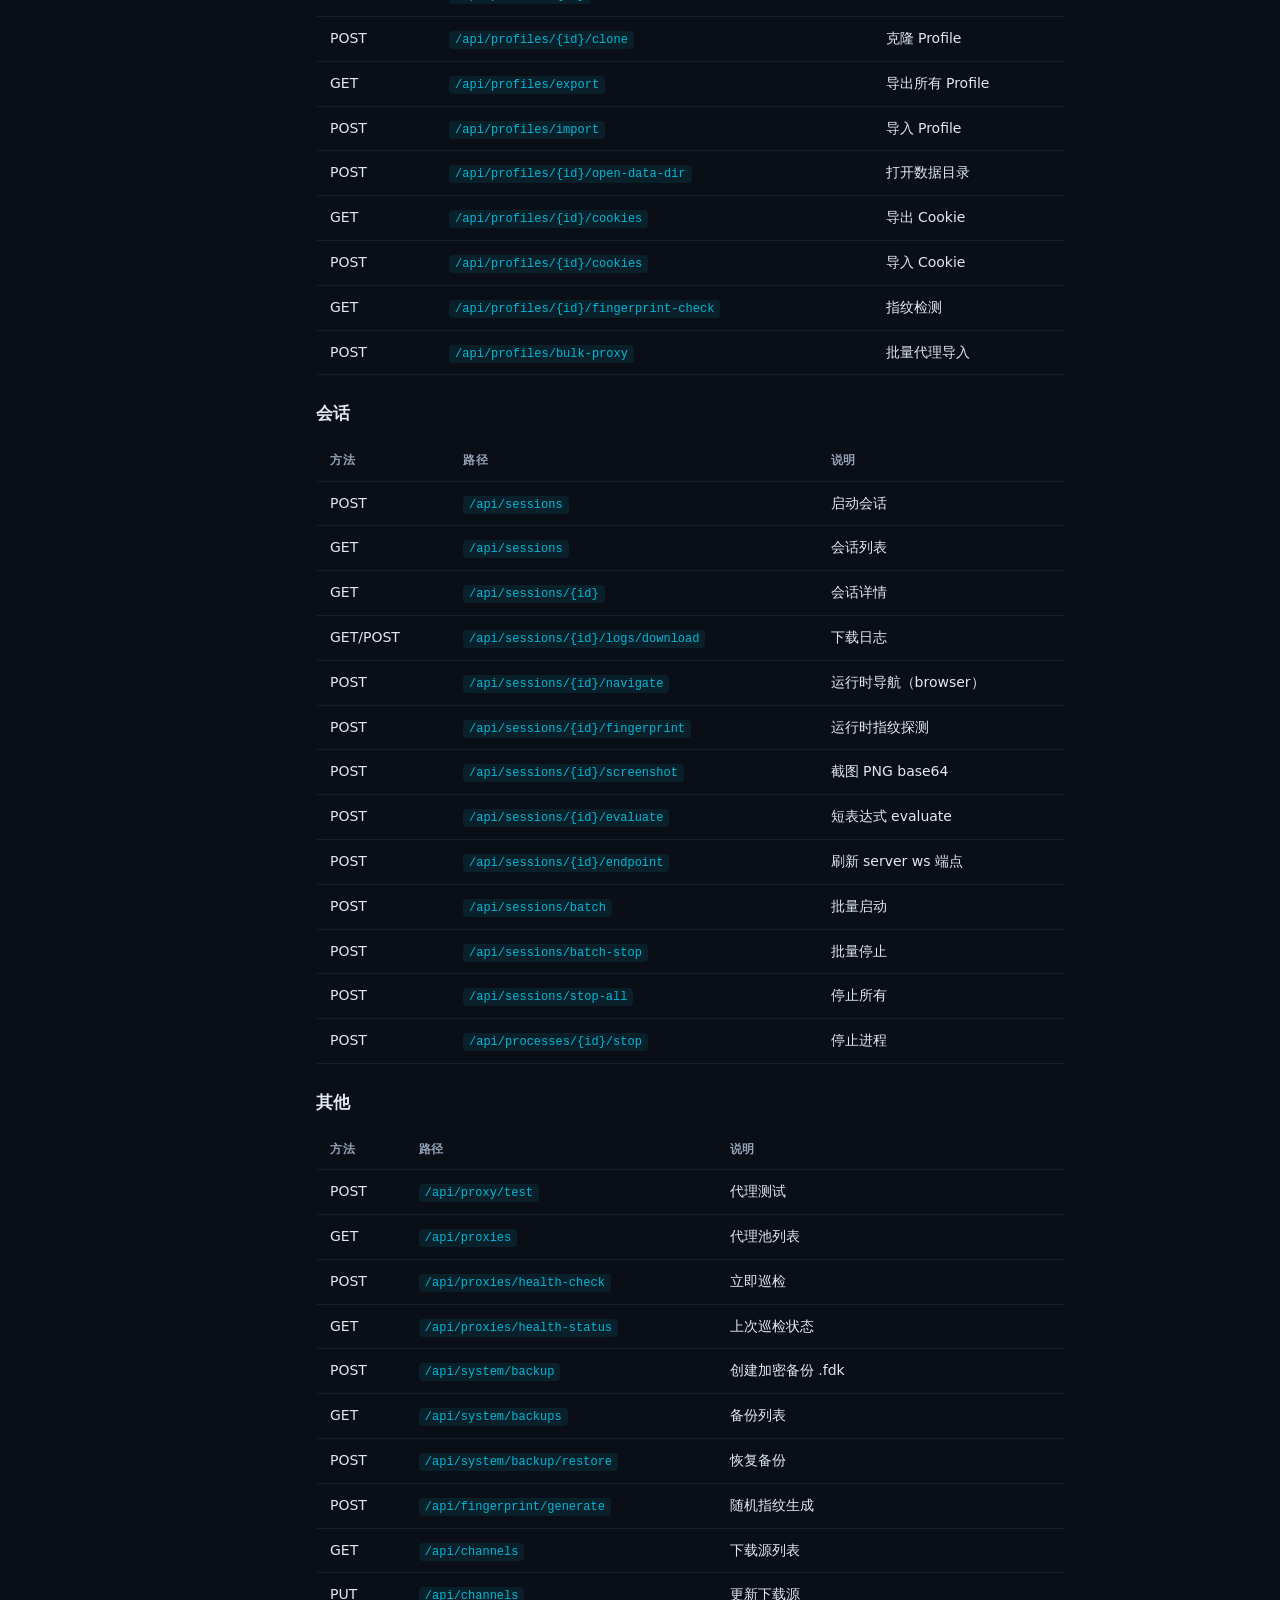
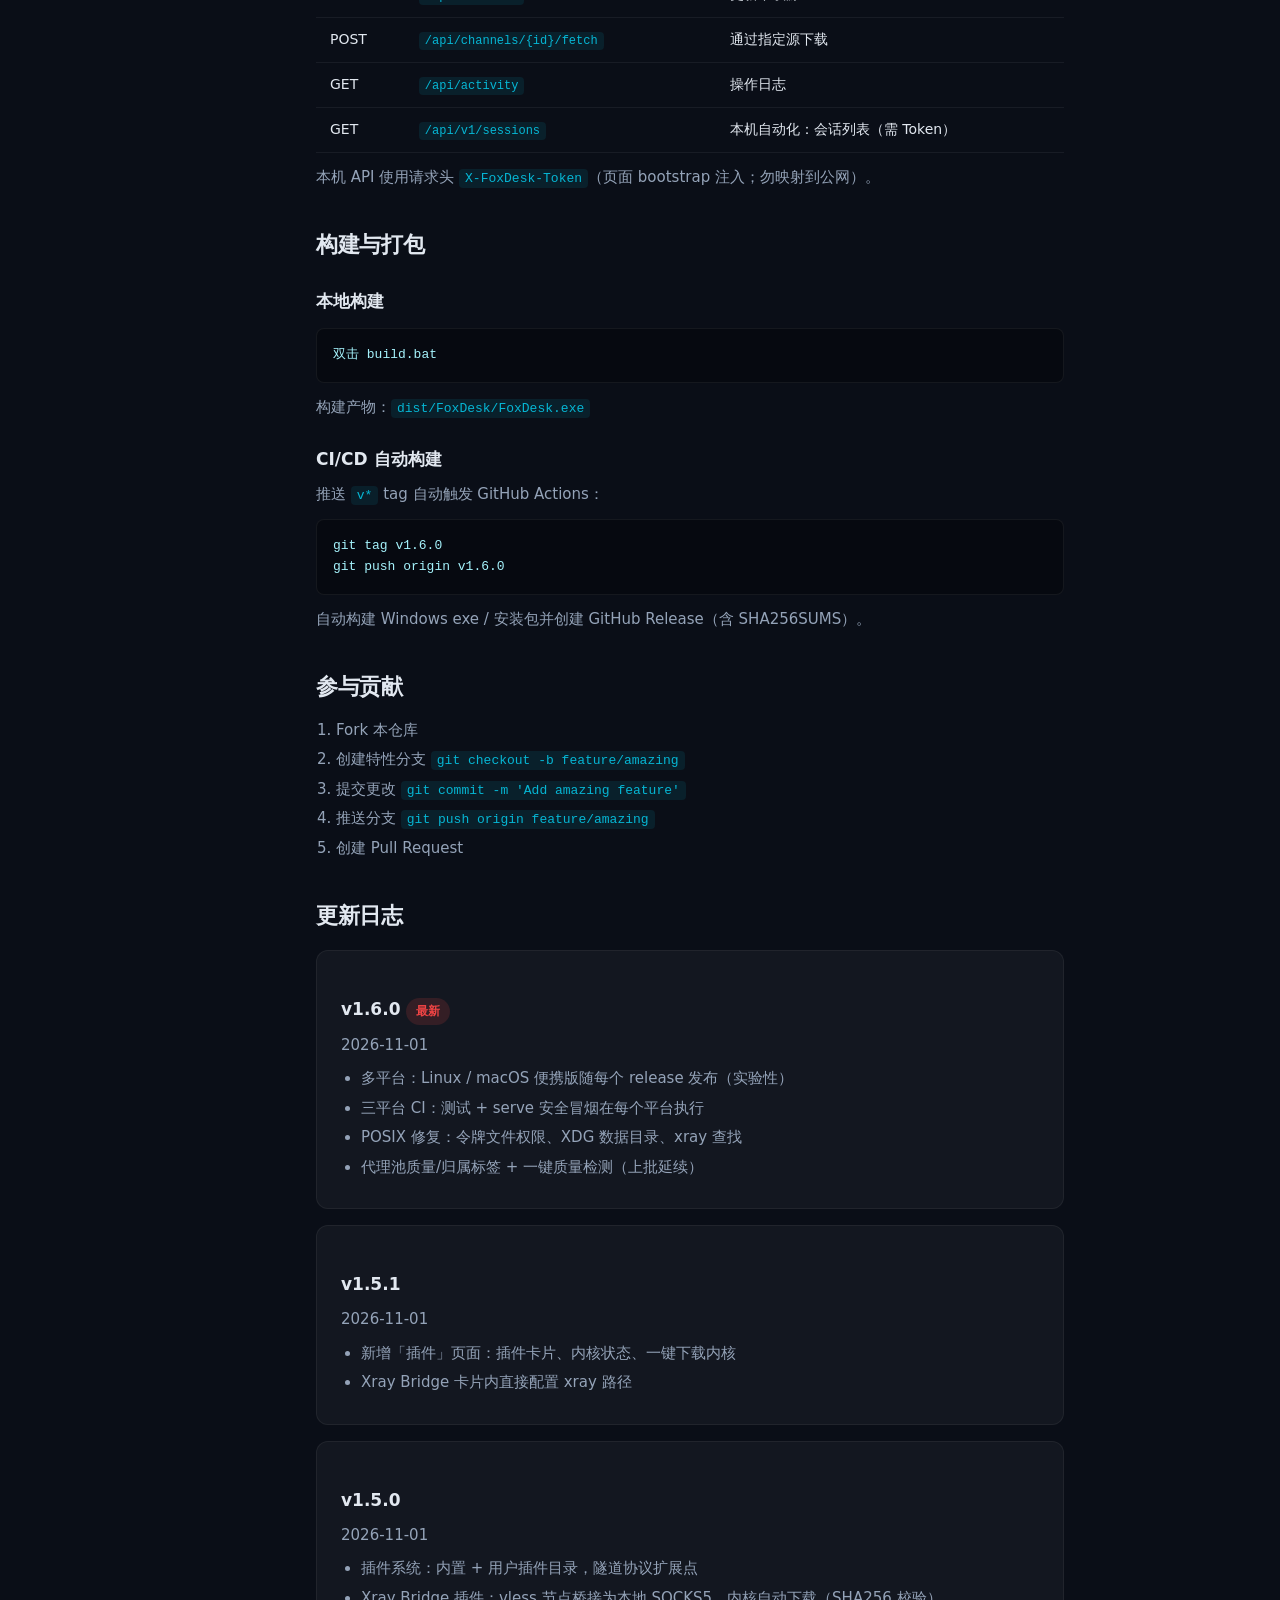
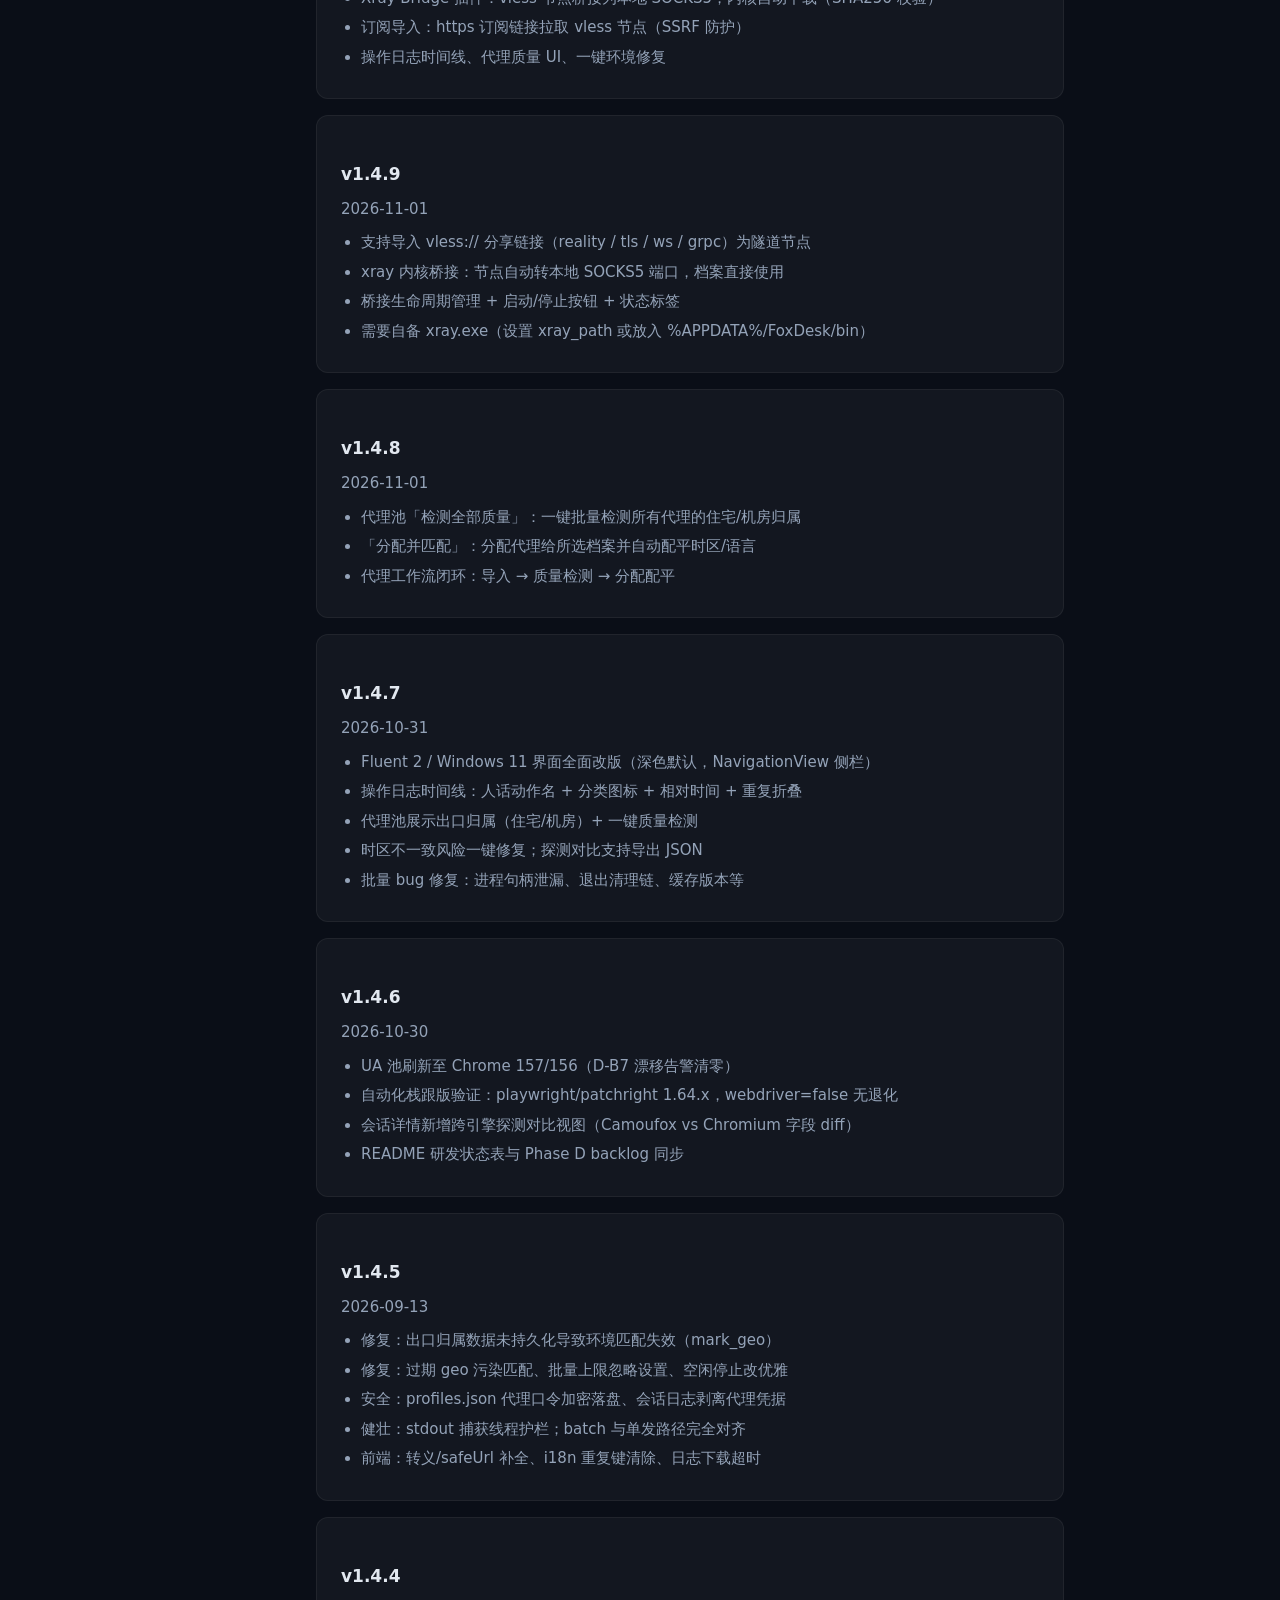
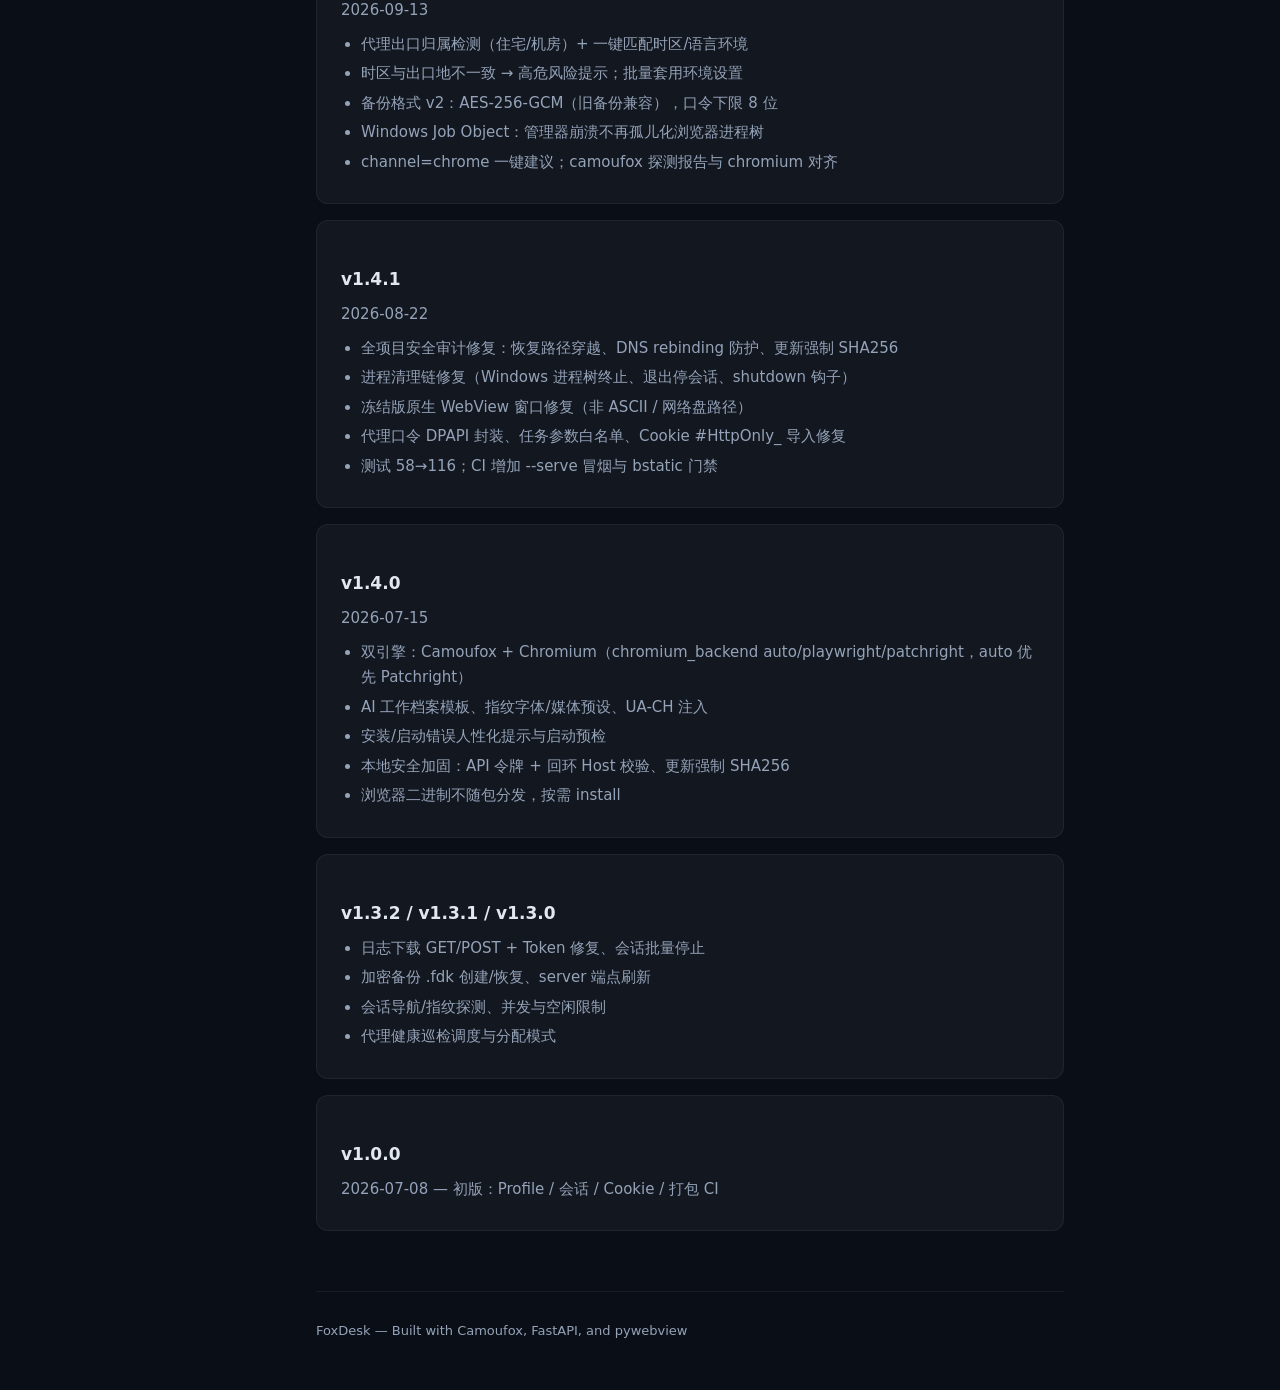
==== commit a9811ec9: "Linux one-click install script (tools/install-linux.sh) - Downloads latest release tar.gz via GitHub" ====
--- a/docs/index.html
+++ b/docs/index.html
@@ -198,10 +198,13 @@
 
       <div class="card">
         <h3 style="margin-top:0">🐧 Linux（实验性）</h3>
-        <p><strong>下载</strong>：<code>FoxDesk-linux-x64-1.6.0.tar.gz</code></p>
-        <pre>tar -xzf FoxDesk-linux-x64-1.6.0.tar.gz
-cd FoxDesk
-chmod +x FoxDesk
+        <p><strong>一键安装</strong>（推荐）：</p>
+        <pre>curl -fsSL https://raw.githubusercontent.com/BB0813/foxdesk/main/tools/install-linux.sh | sudo bash</pre>
+        <p>国内网络加镜像：<code>... | sudo bash -s -- --mirror</code>。脚本自动完成：下载最新版 → SHA256 校验 → 解压到 /opt/FoxDesk → 创建 <code>foxdesk</code> 命令和桌面快捷方式 → 检查运行库。</p>
+        <p><strong>手动安装</strong>：</p>
+        <pre>wget https://github.com/BB0813/foxdesk/releases/download/v1.6.0/FoxDesk-linux-x64-1.6.0.tar.gz
+tar -xzf FoxDesk-linux-x64-1.6.0.tar.gz
+cd FoxDesk && chmod +x FoxDesk
 ./FoxDesk                 # 图形界面（需要 WebKit/GTK 运行库）
 ./FoxDesk --serve 8765    # 无图形环境：本地 API 服务
 # 浏览器打开 http://127.0.0.1:8765</pre>
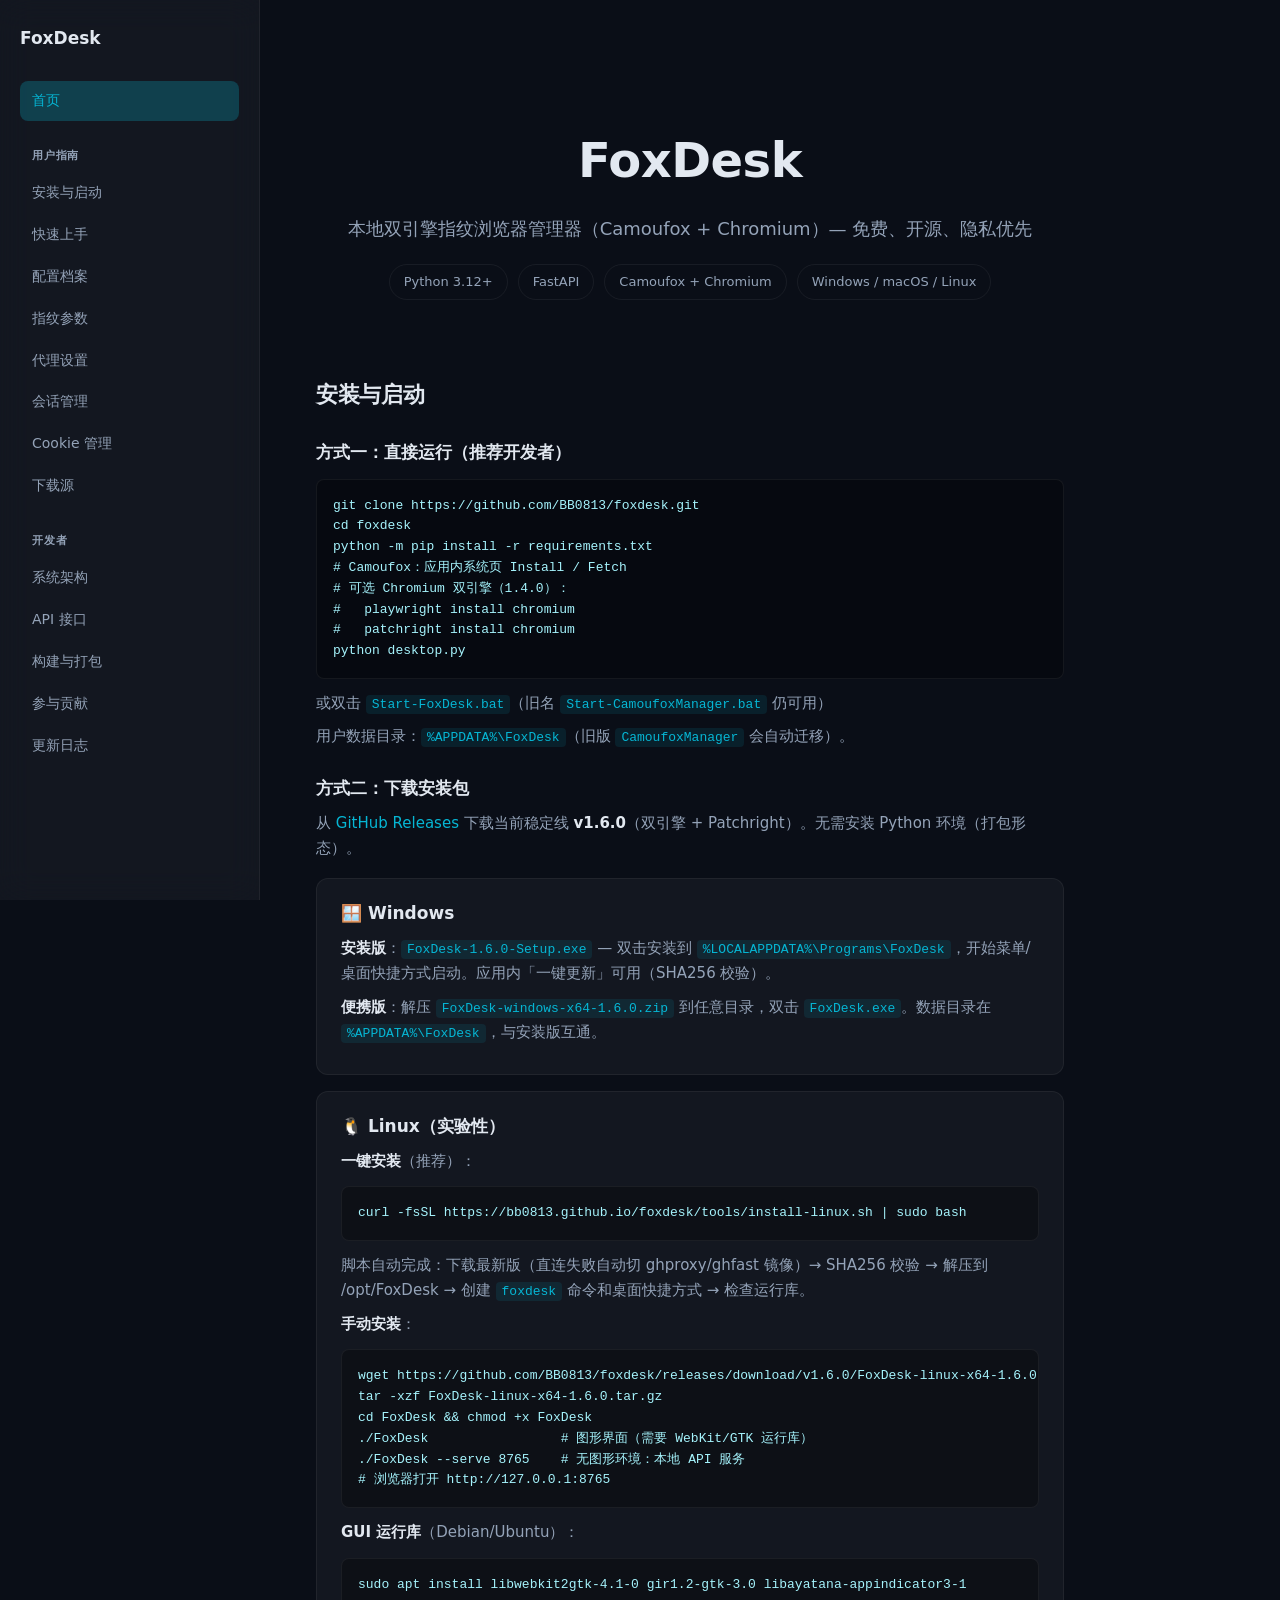
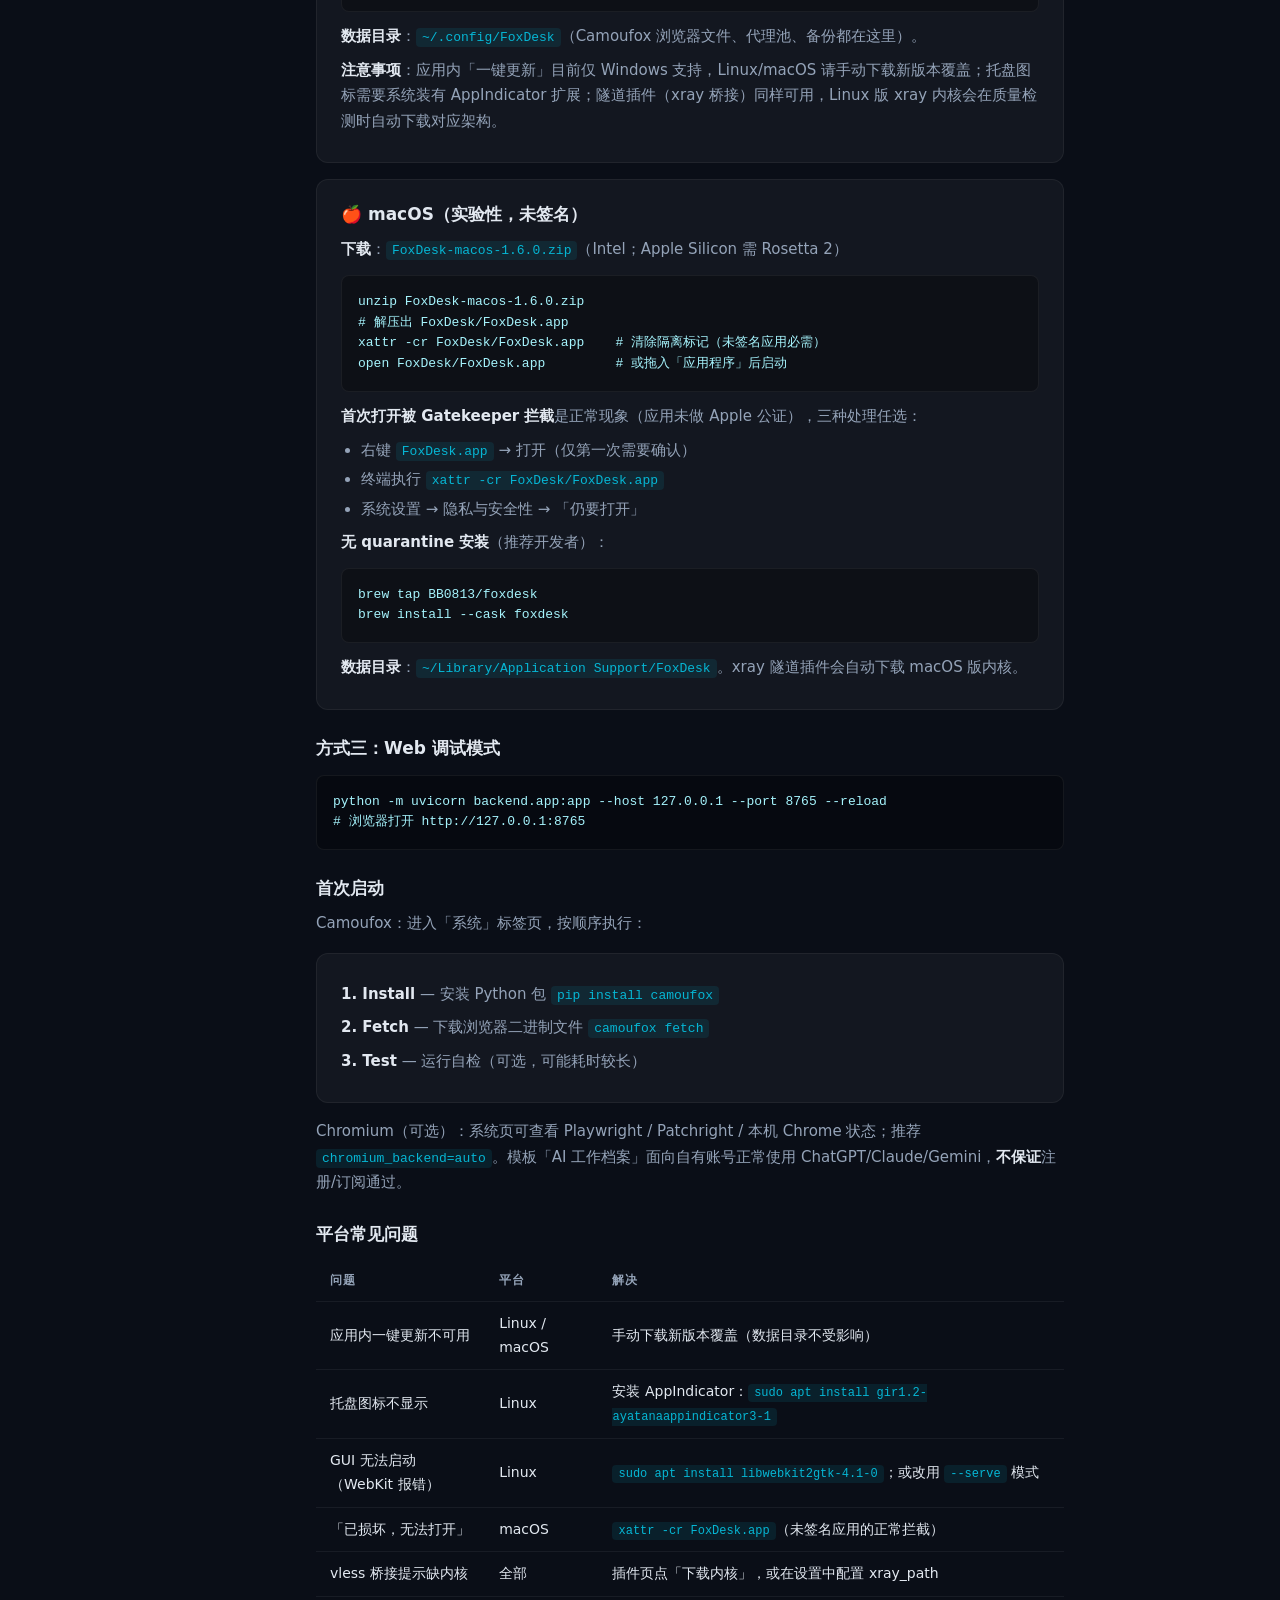
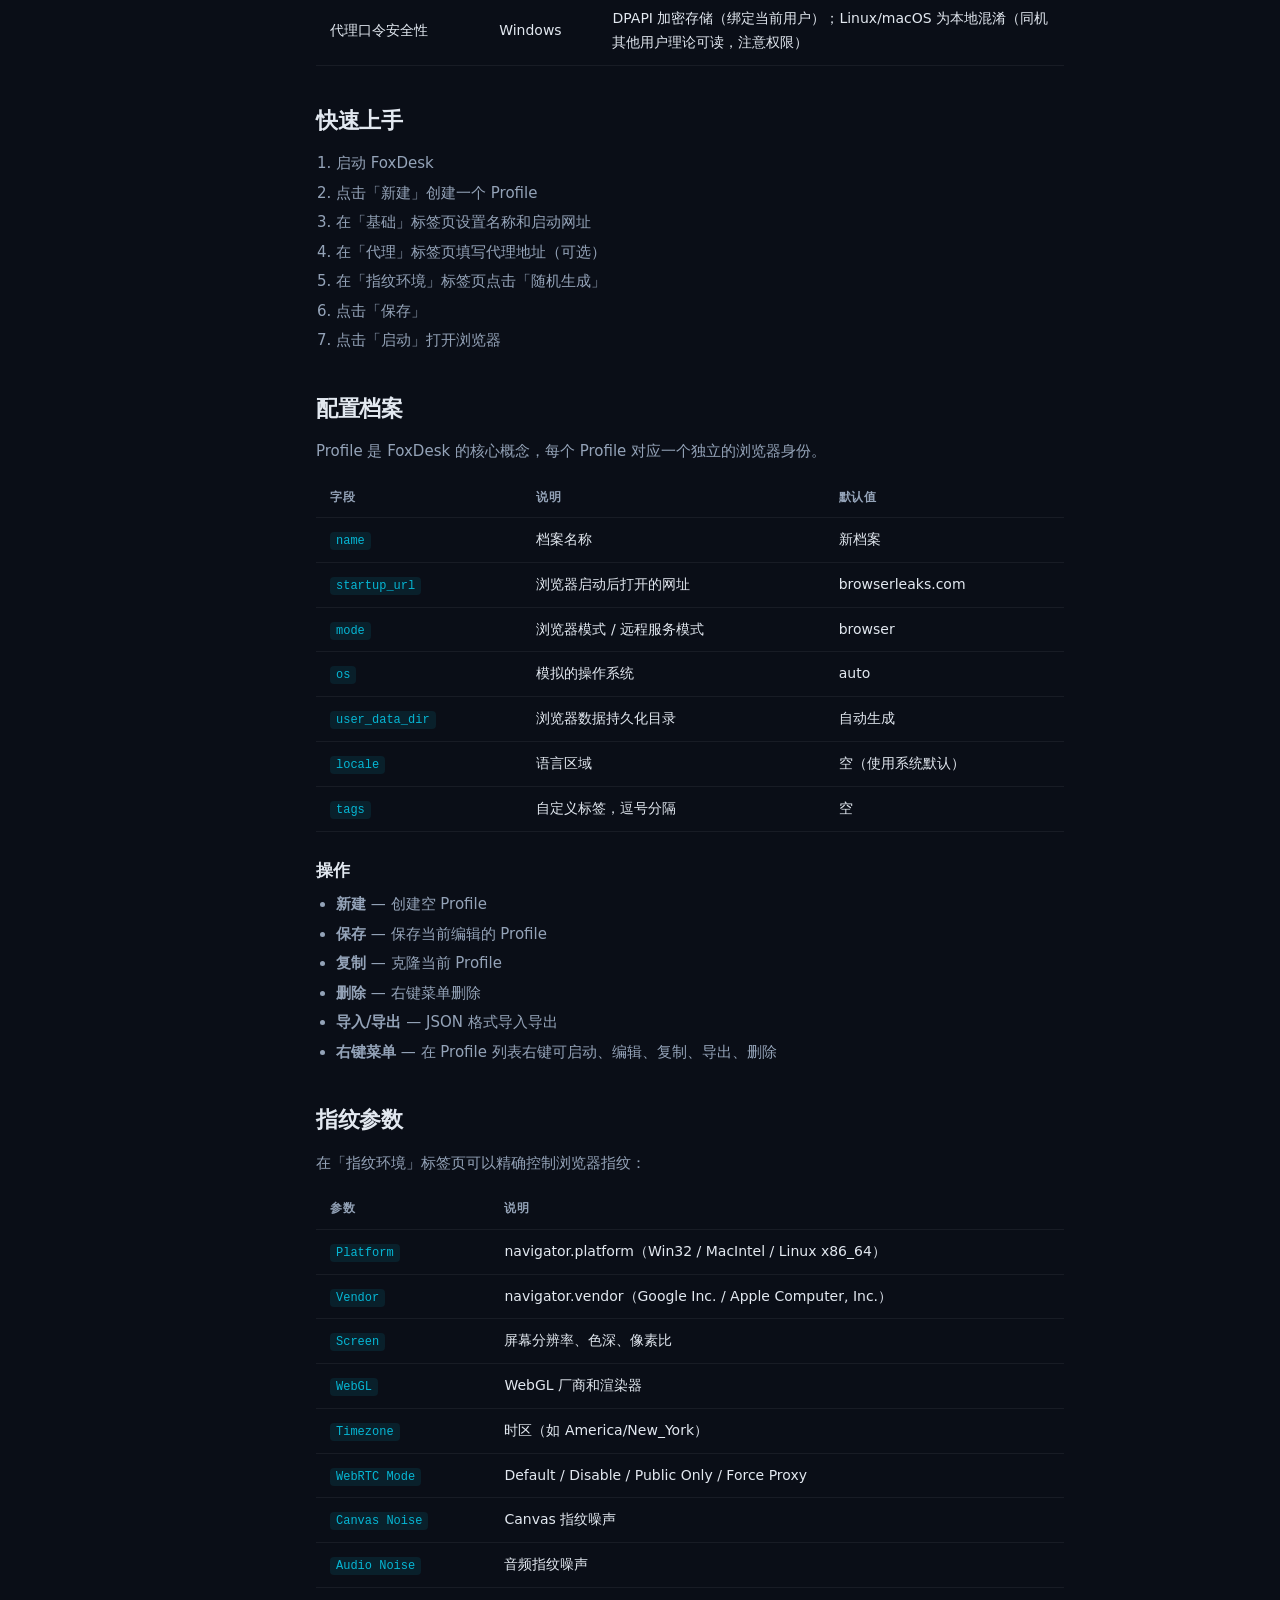
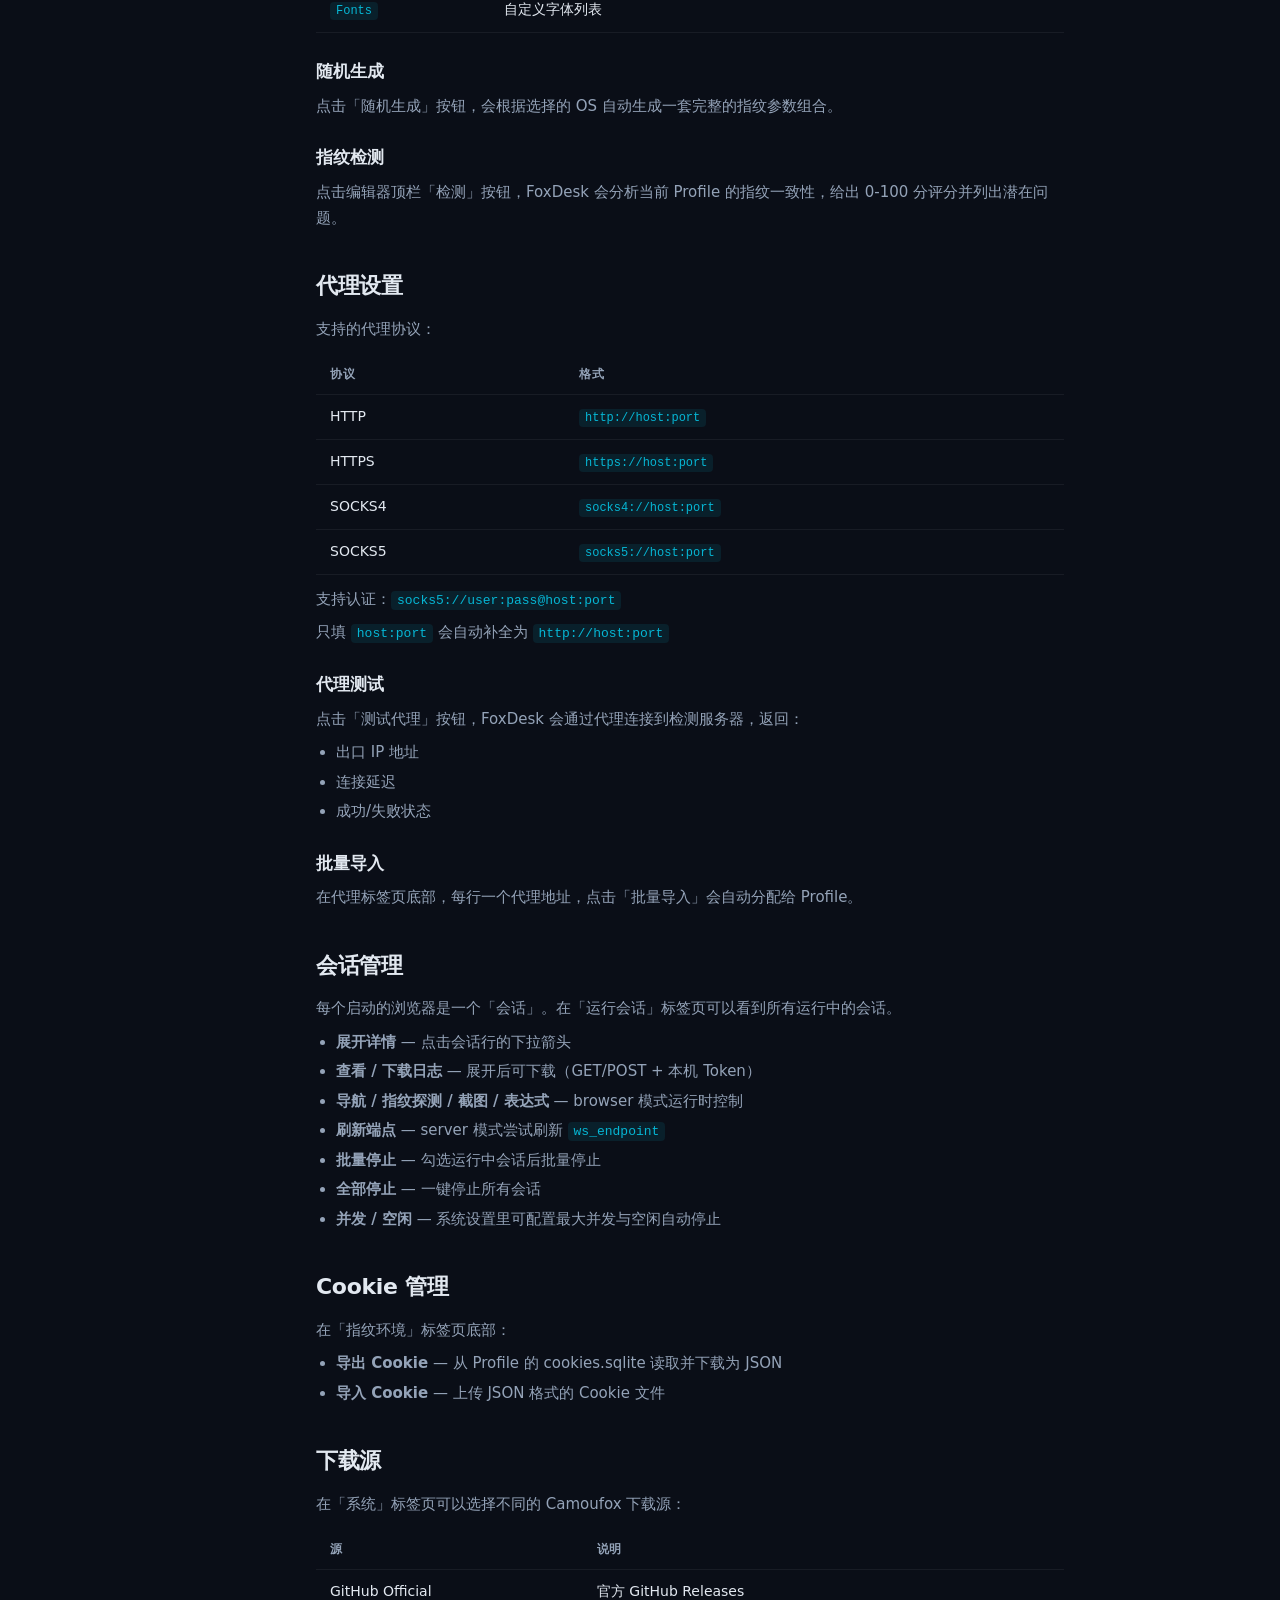
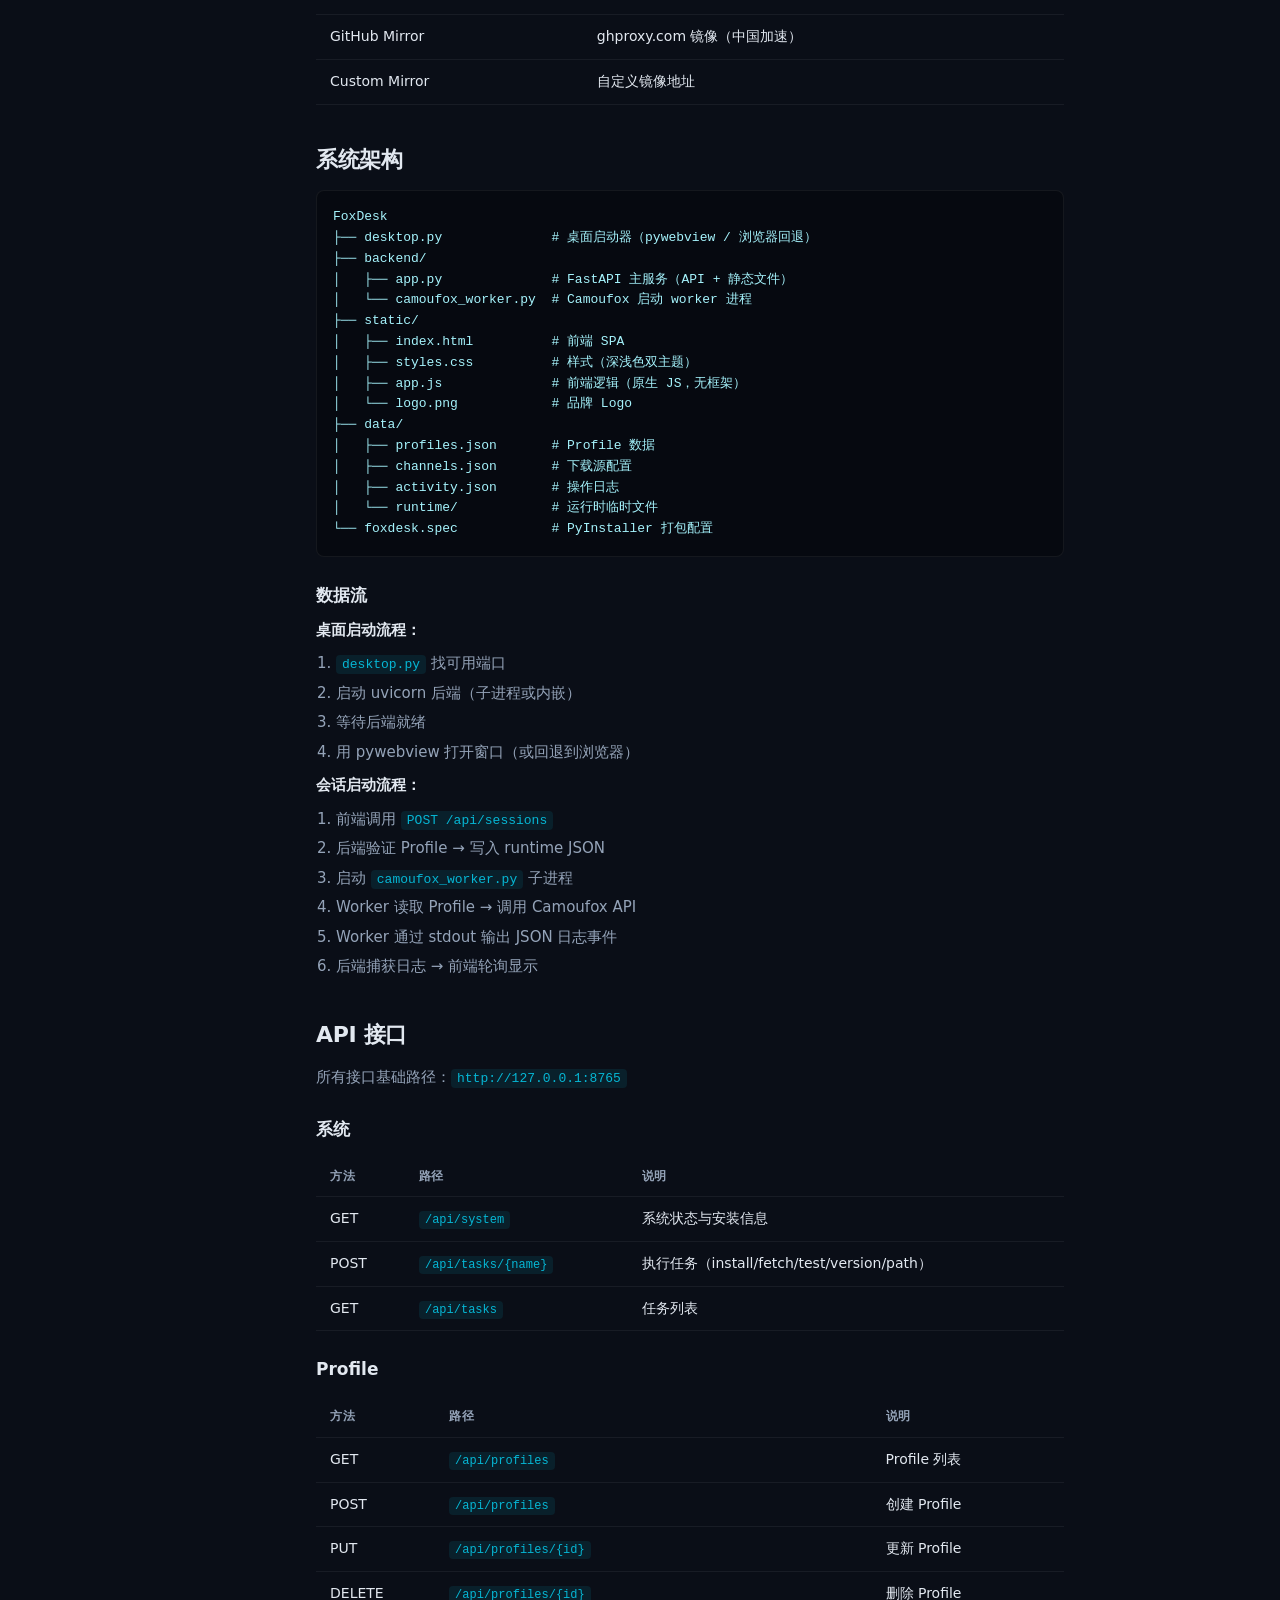
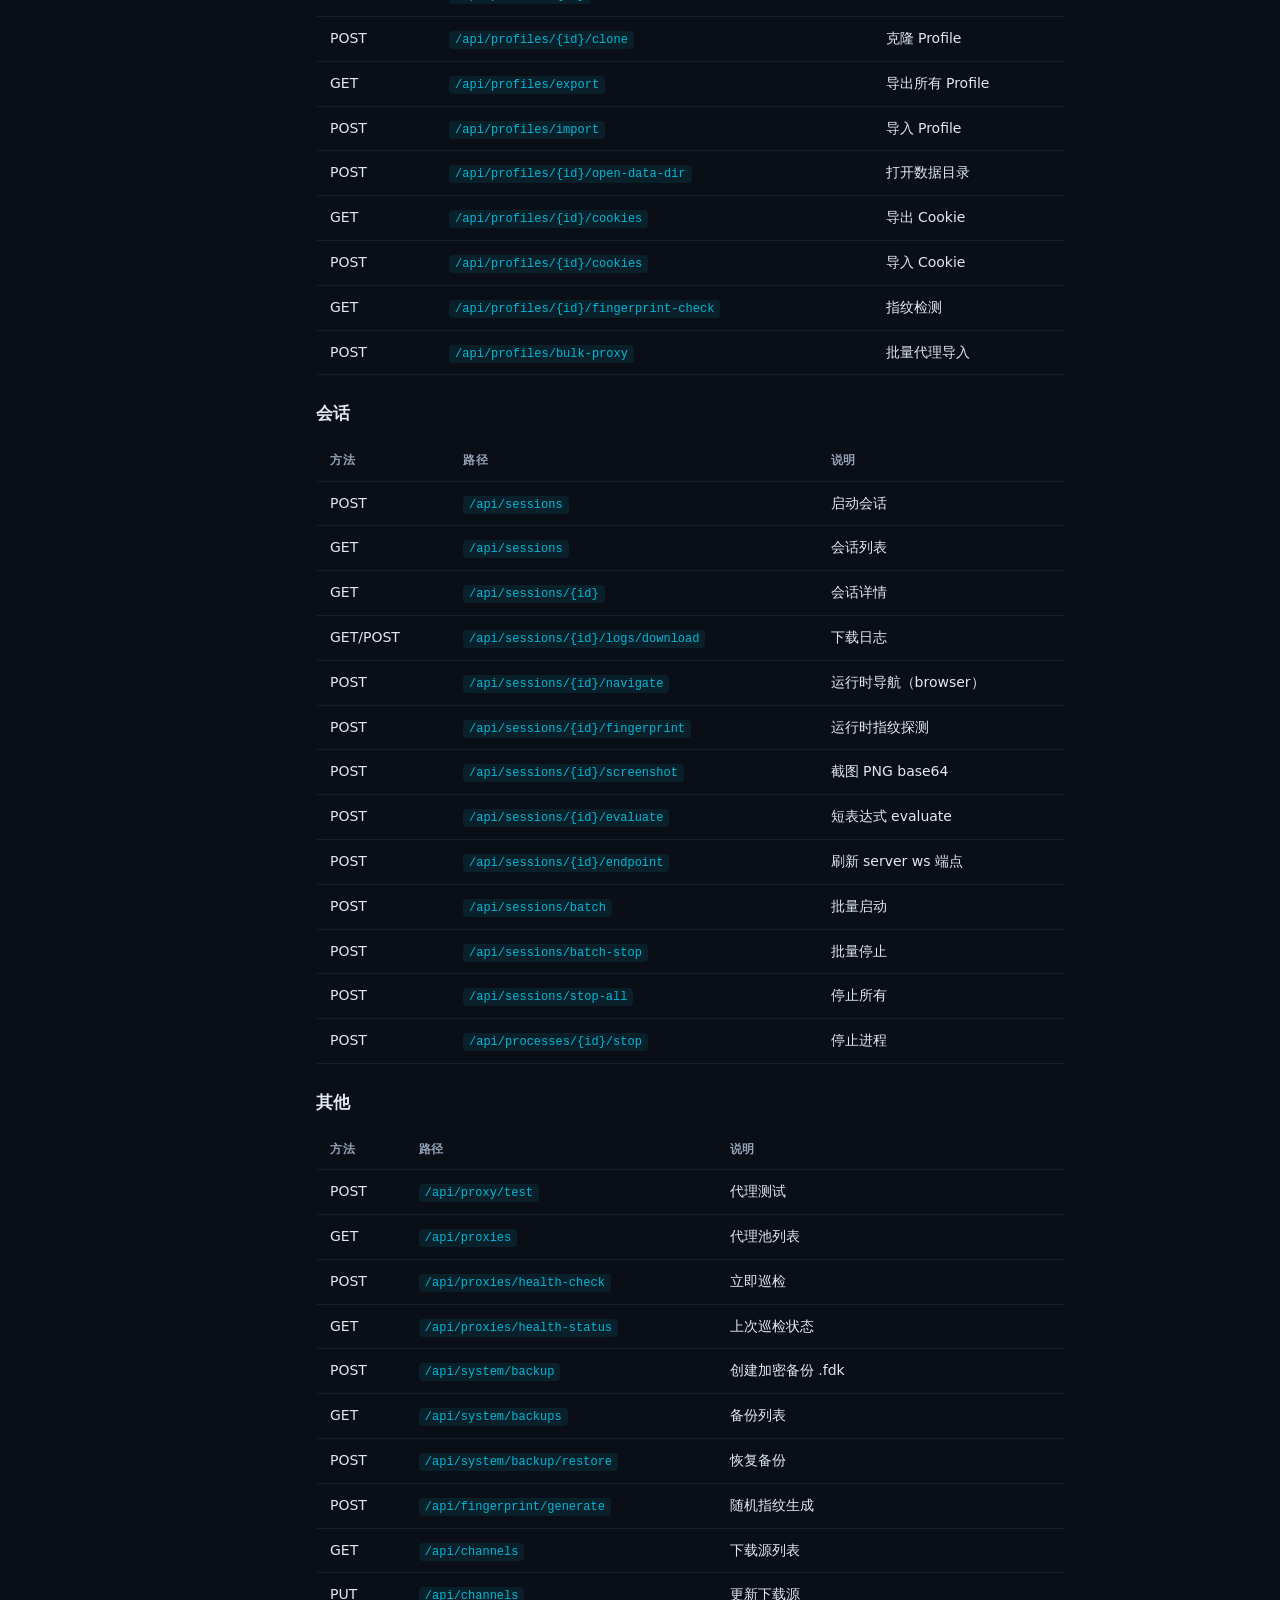
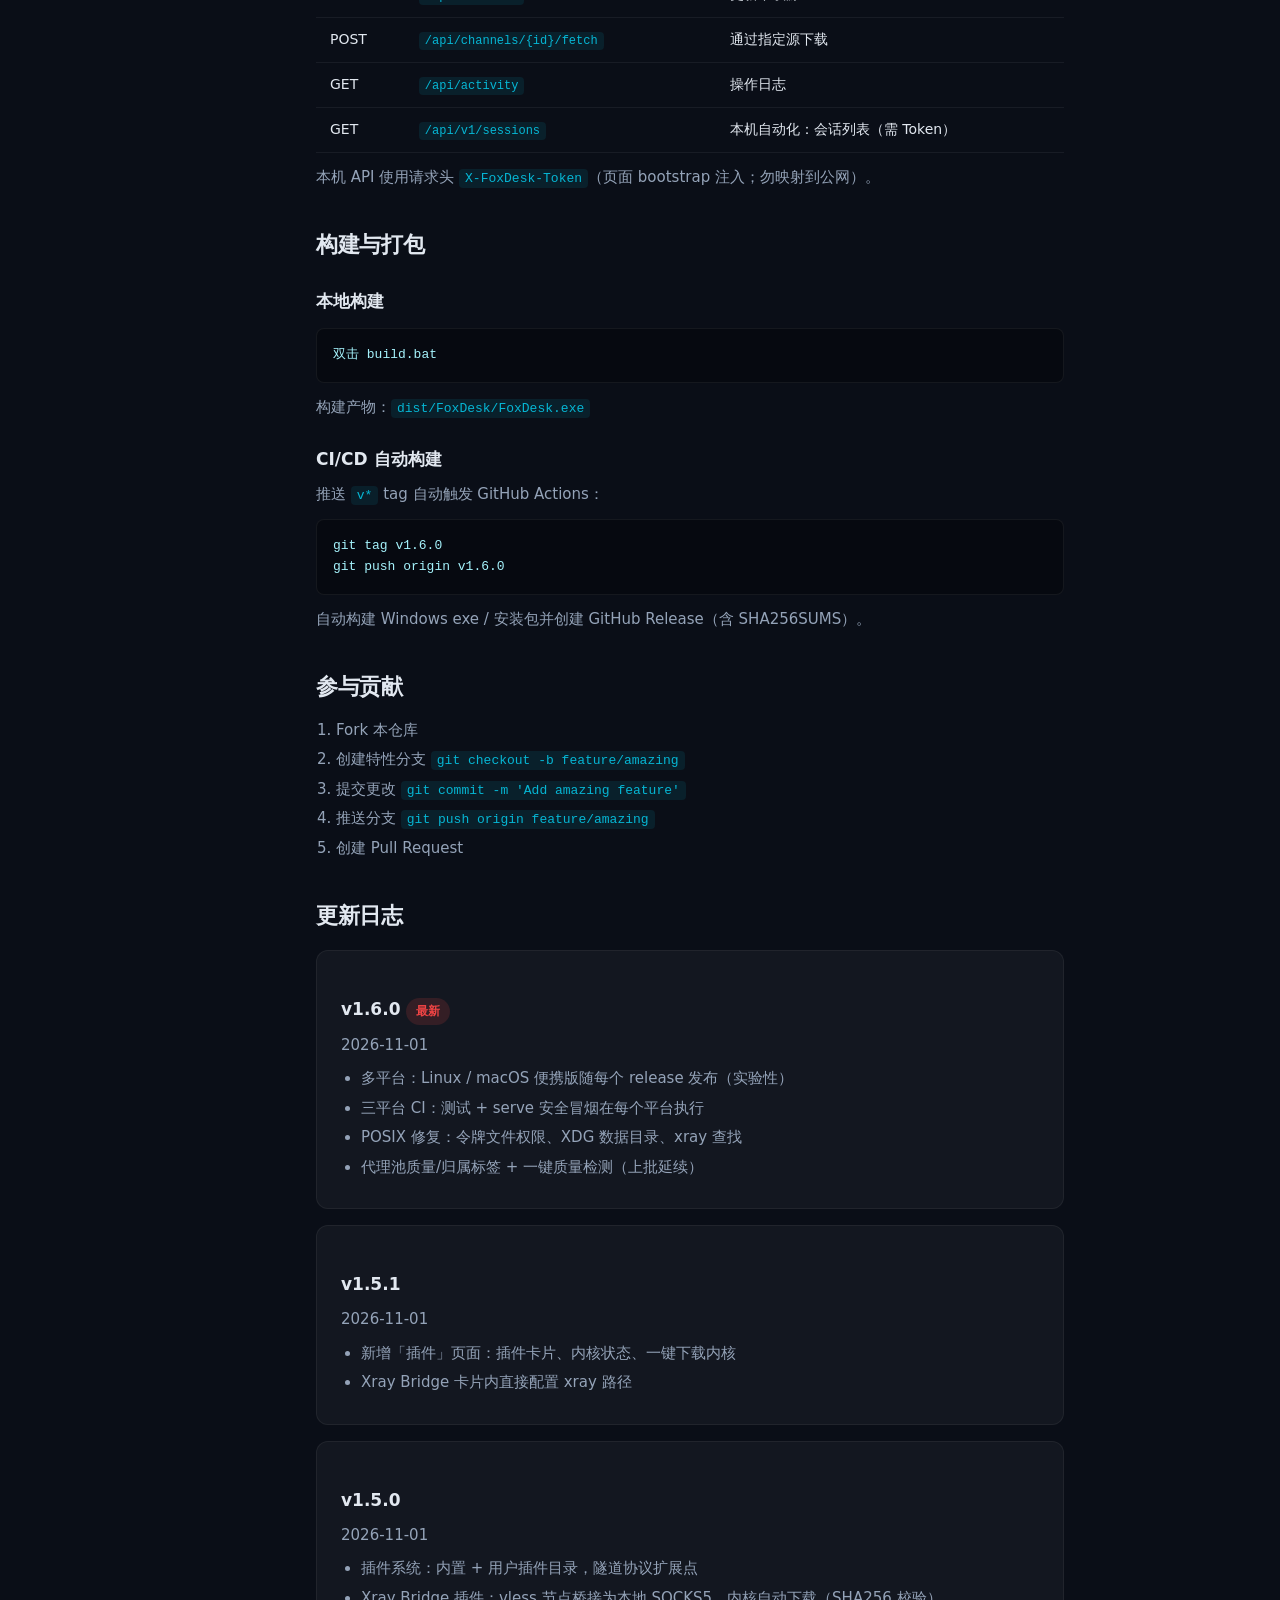
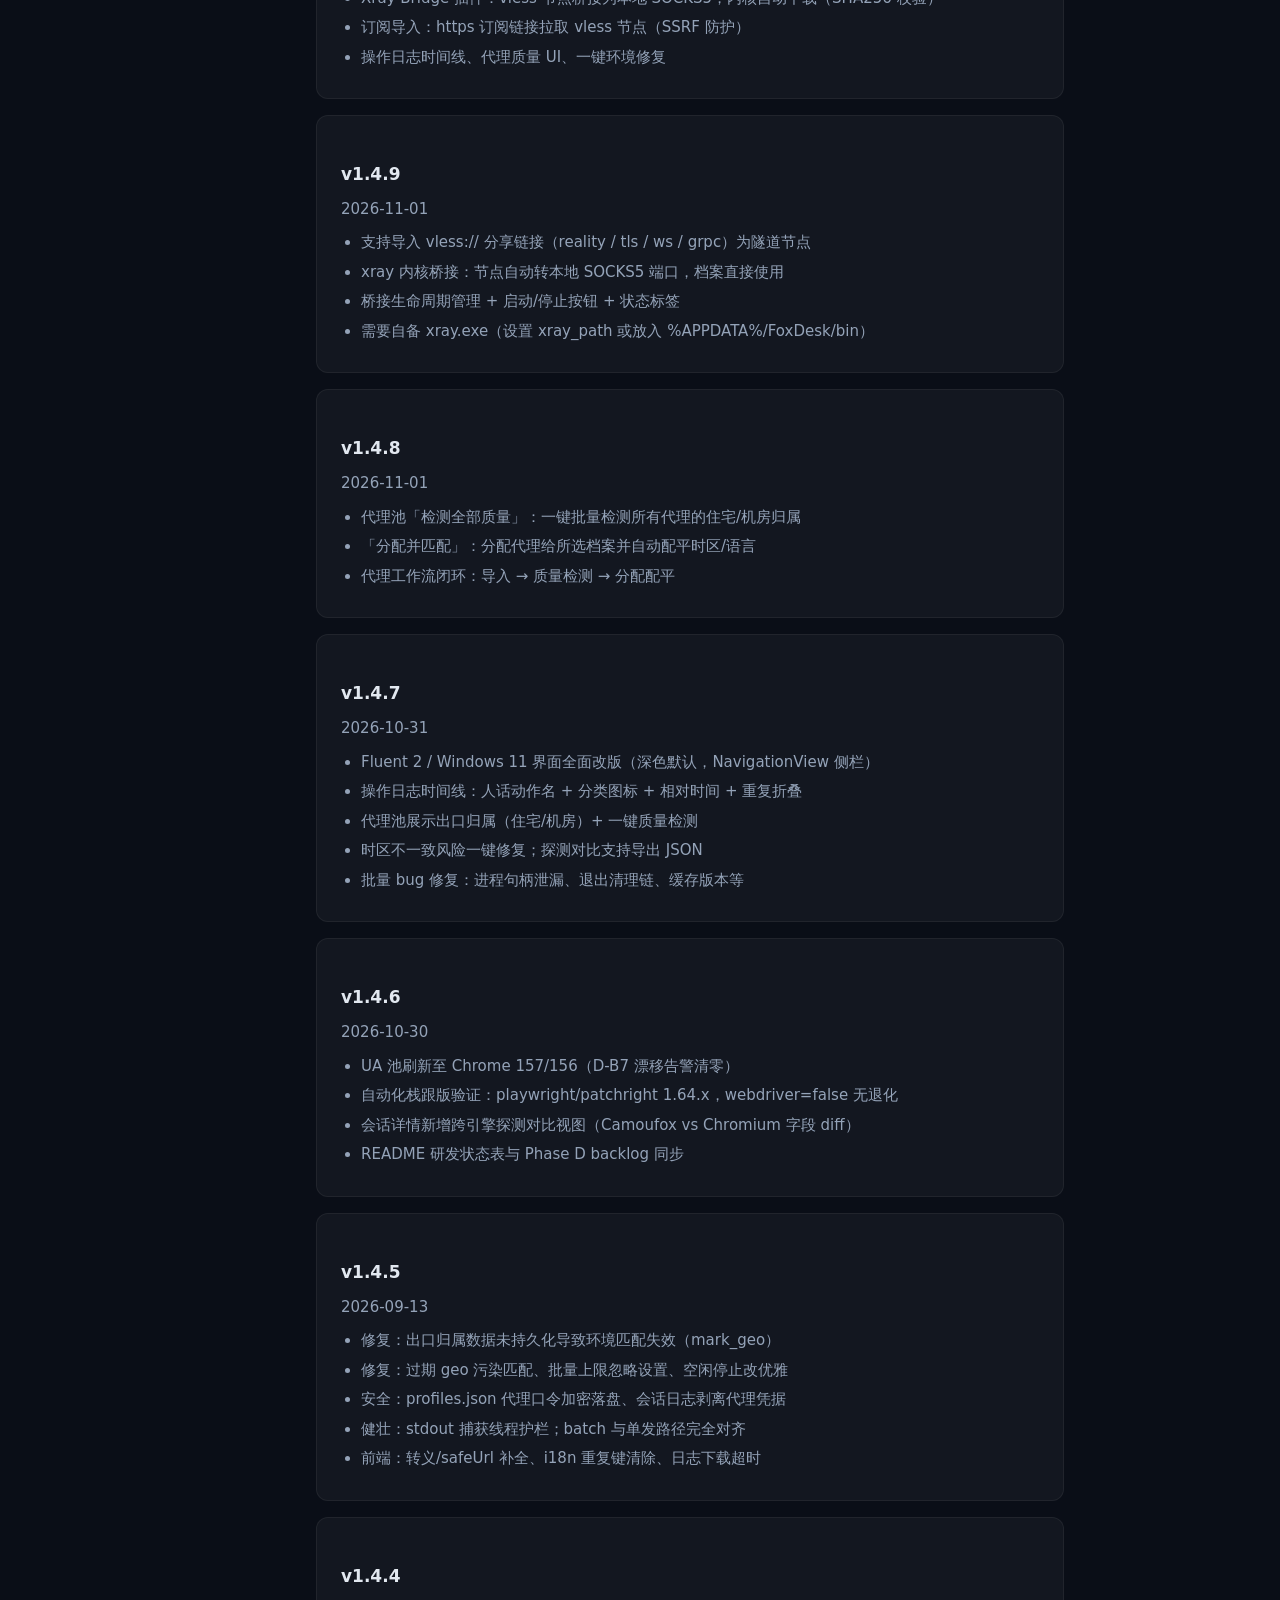
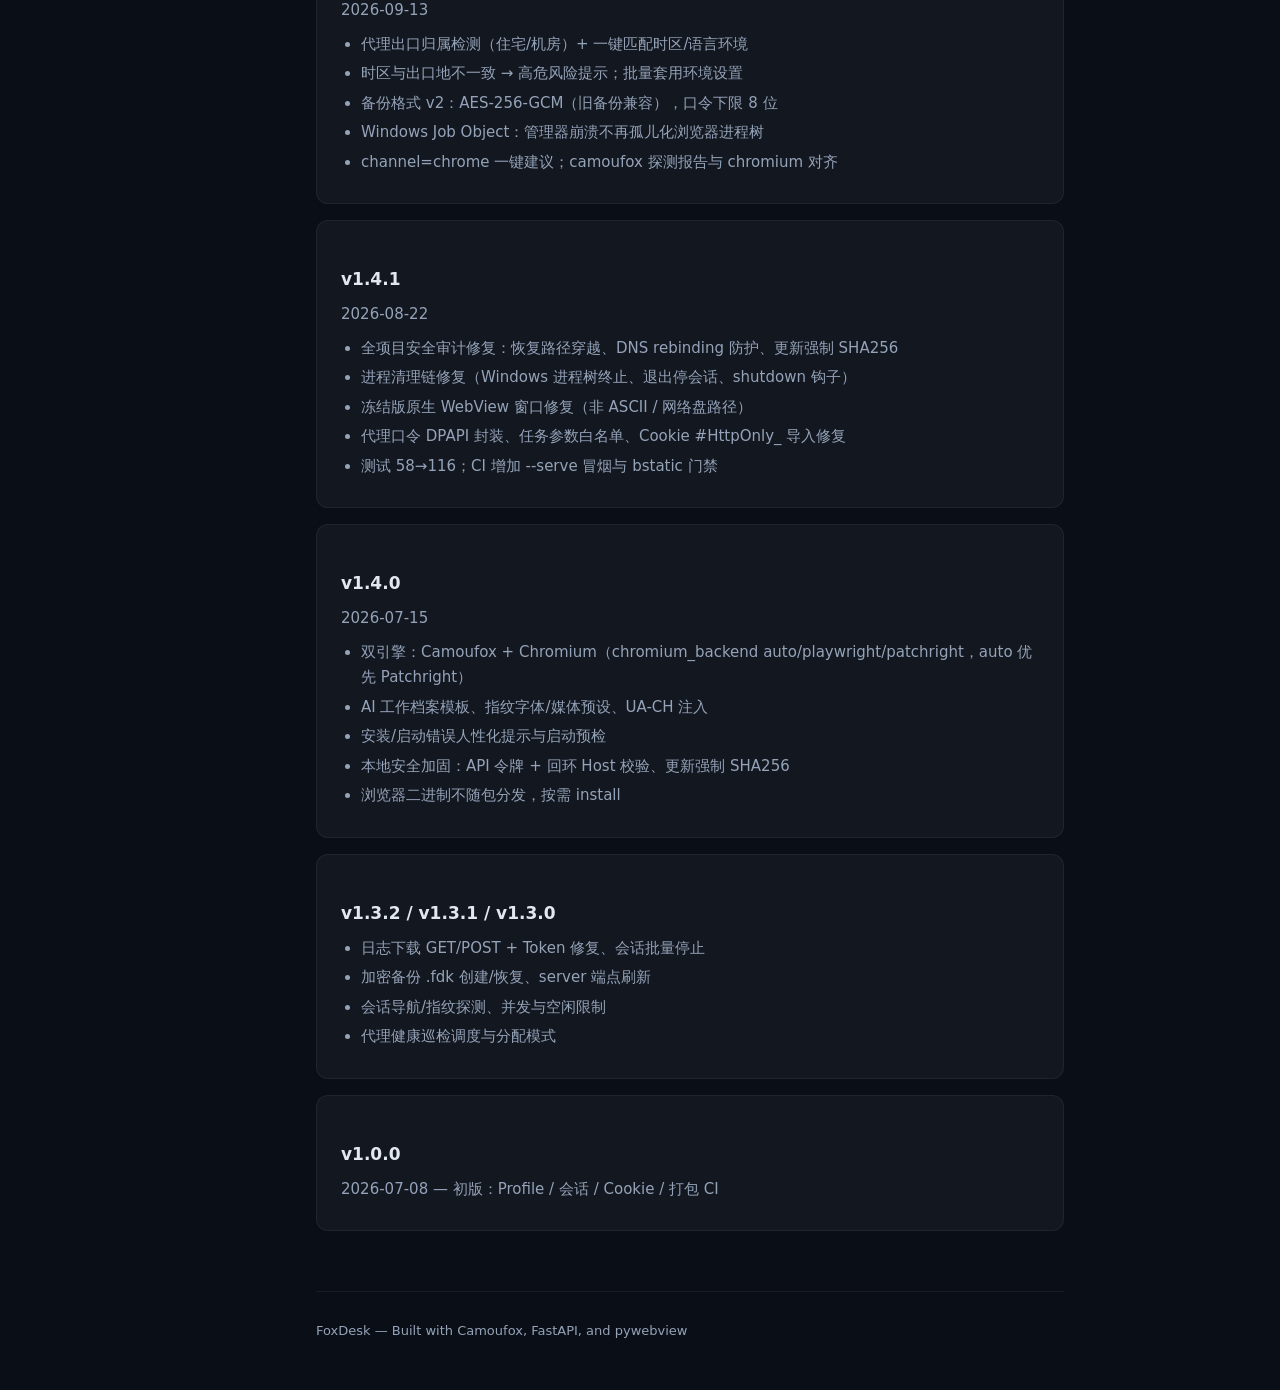
==== commit 1824efb9: "Linux install script: auto-mirror fallback (ghproxy + ghfast) - dl() tries ghproxy -> ghfast -> dire" ====
--- a/docs/index.html
+++ b/docs/index.html
@@ -199,8 +199,8 @@
       <div class="card">
         <h3 style="margin-top:0">🐧 Linux（实验性）</h3>
         <p><strong>一键安装</strong>（推荐）：</p>
-        <pre>curl -fsSL https://raw.githubusercontent.com/BB0813/foxdesk/main/tools/install-linux.sh | sudo bash</pre>
-        <p>国内网络加镜像：<code>... | sudo bash -s -- --mirror</code>。脚本自动完成：下载最新版 → SHA256 校验 → 解压到 /opt/FoxDesk → 创建 <code>foxdesk</code> 命令和桌面快捷方式 → 检查运行库。</p>
+        <pre>curl -fsSL https://bb0813.github.io/foxdesk/tools/install-linux.sh | sudo bash</pre>
+        <p>脚本自动完成：下载最新版（直连失败自动切 ghproxy/ghfast 镜像）→ SHA256 校验 → 解压到 /opt/FoxDesk → 创建 <code>foxdesk</code> 命令和桌面快捷方式 → 检查运行库。</p>
         <p><strong>手动安装</strong>：</p>
         <pre>wget https://github.com/BB0813/foxdesk/releases/download/v1.6.0/FoxDesk-linux-x64-1.6.0.tar.gz
 tar -xzf FoxDesk-linux-x64-1.6.0.tar.gz
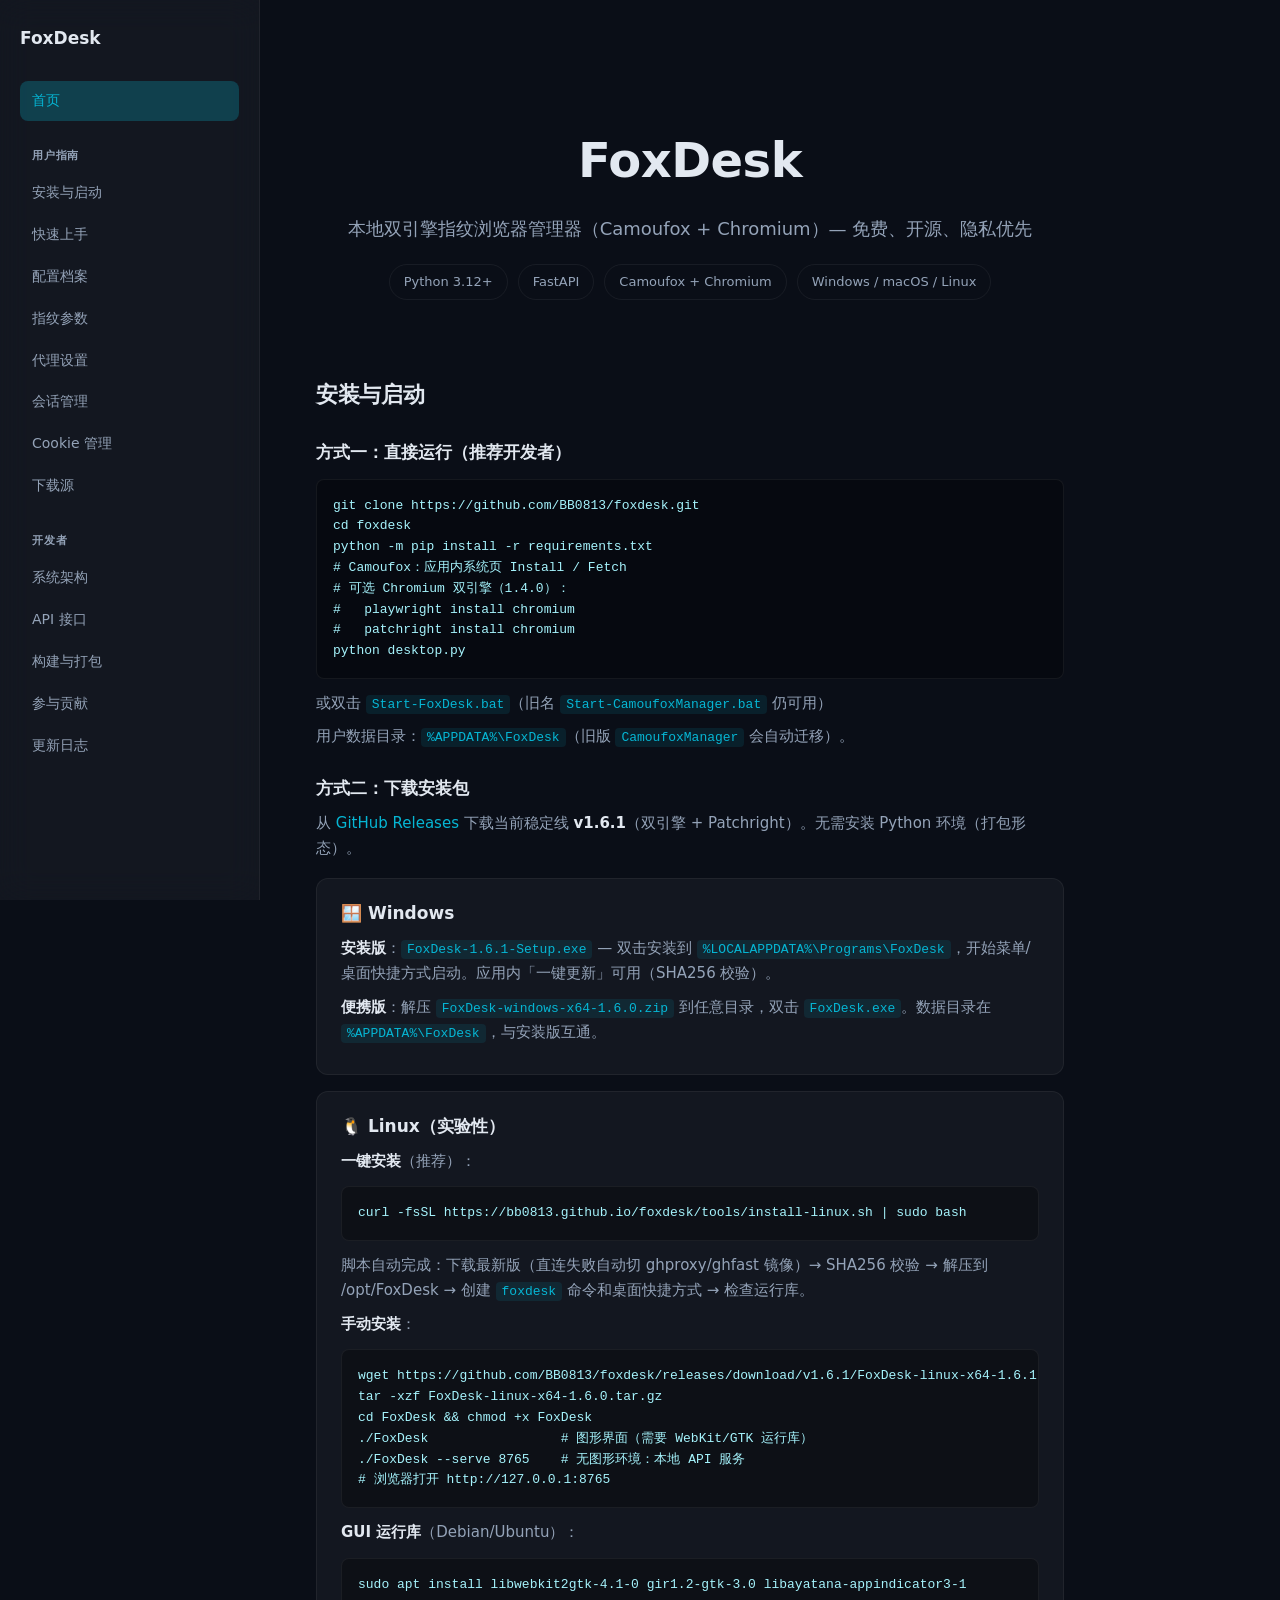
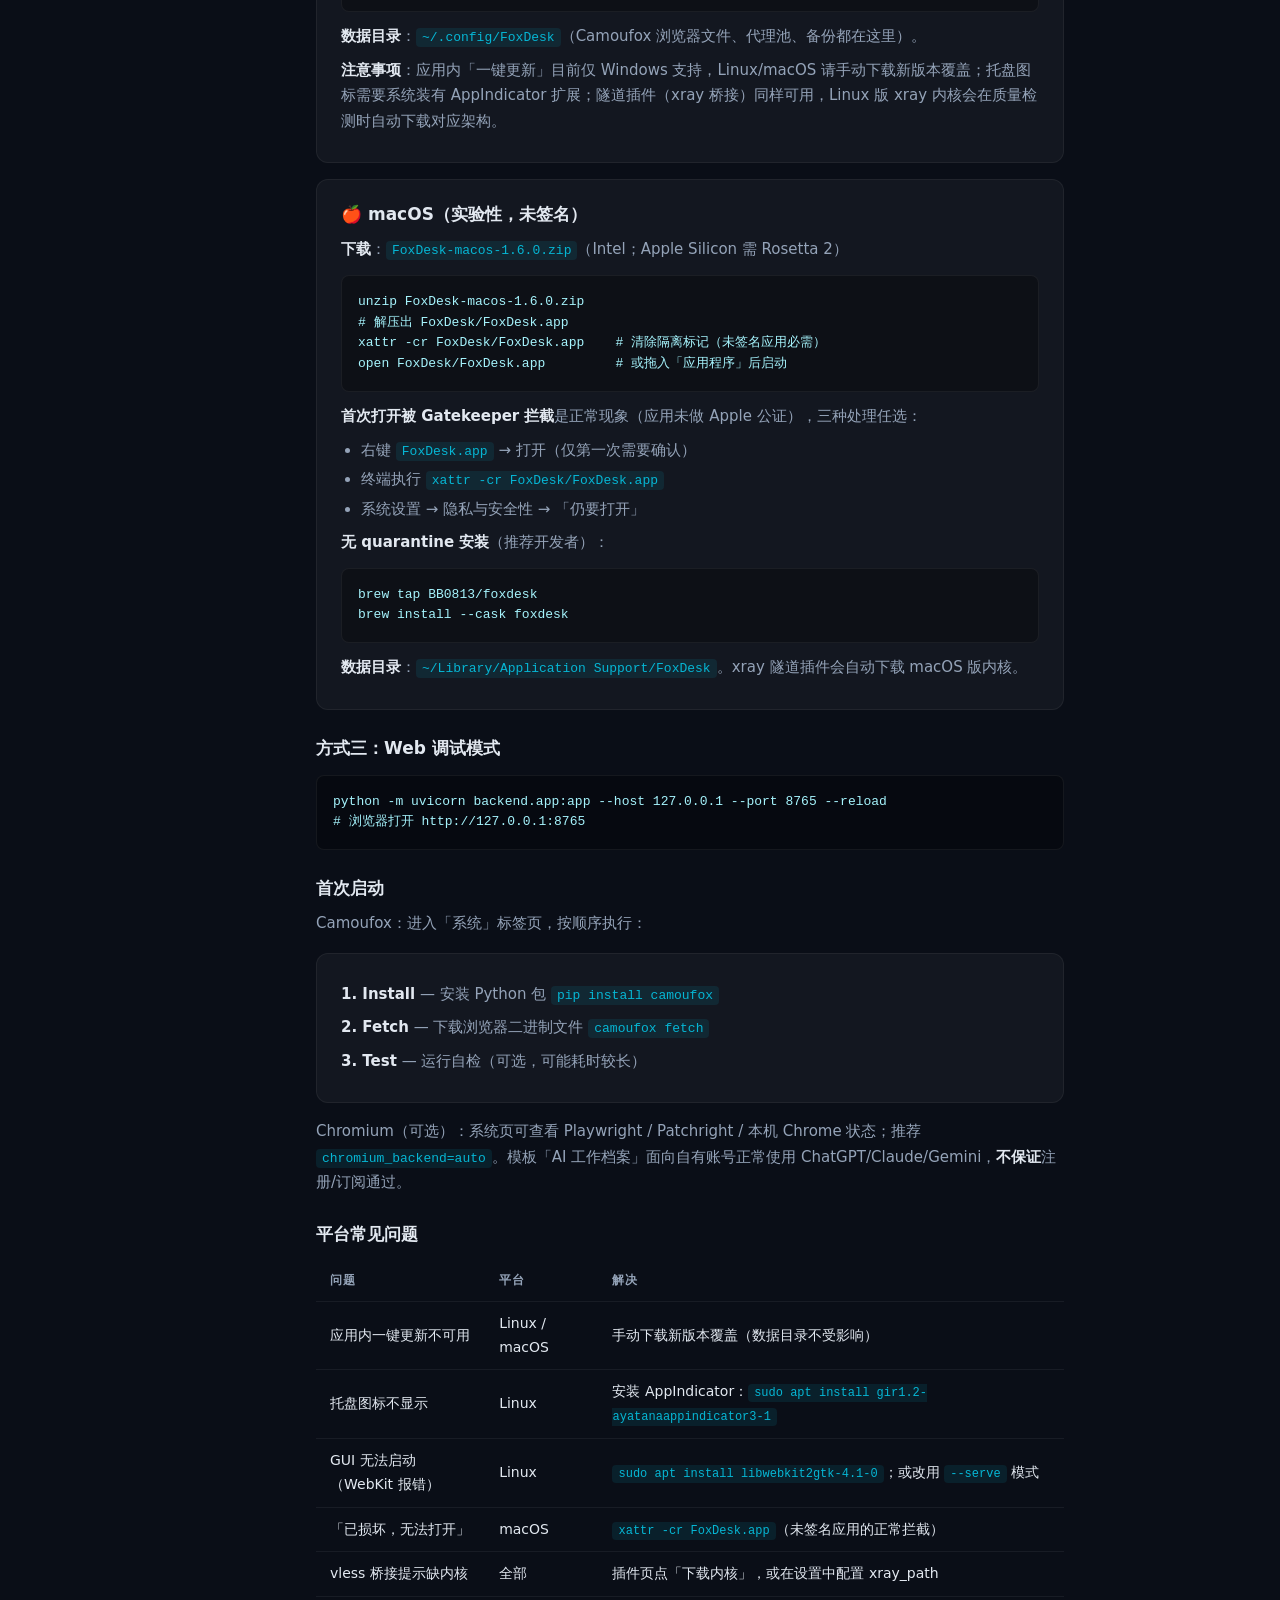
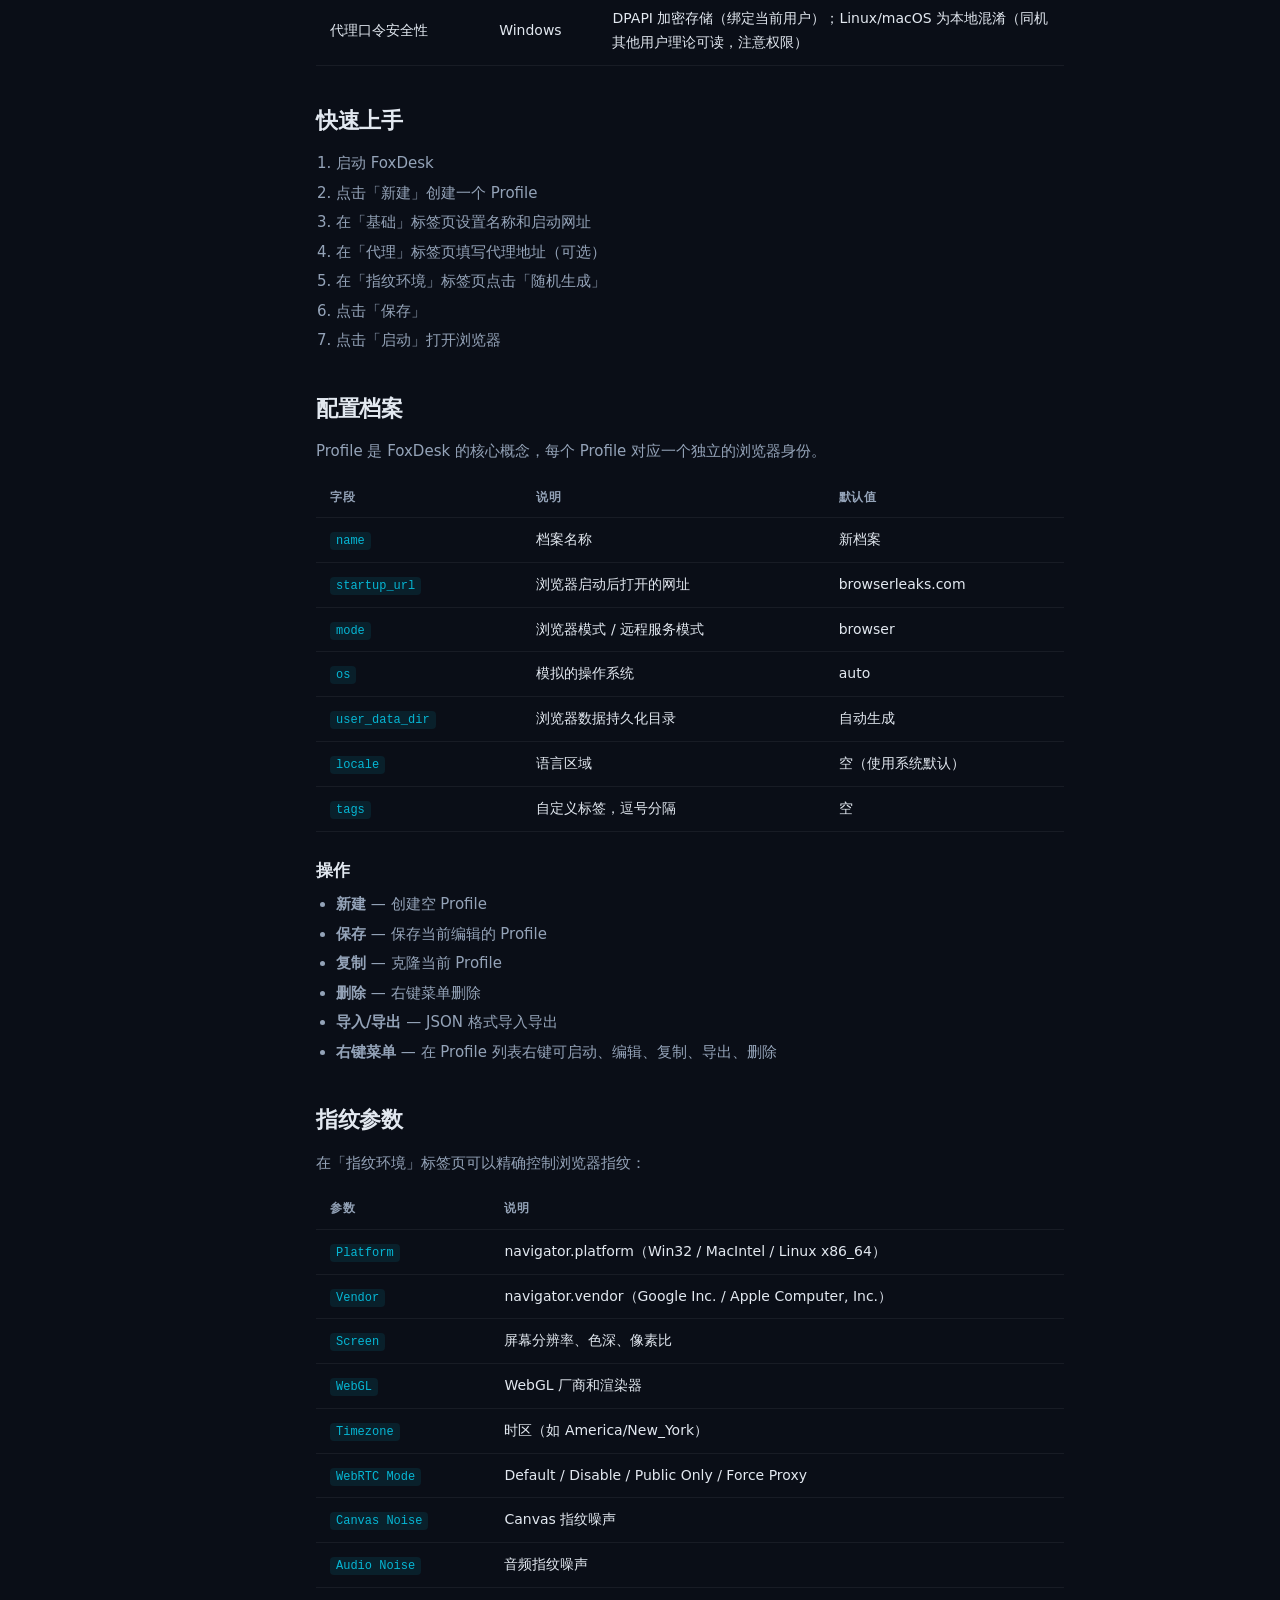
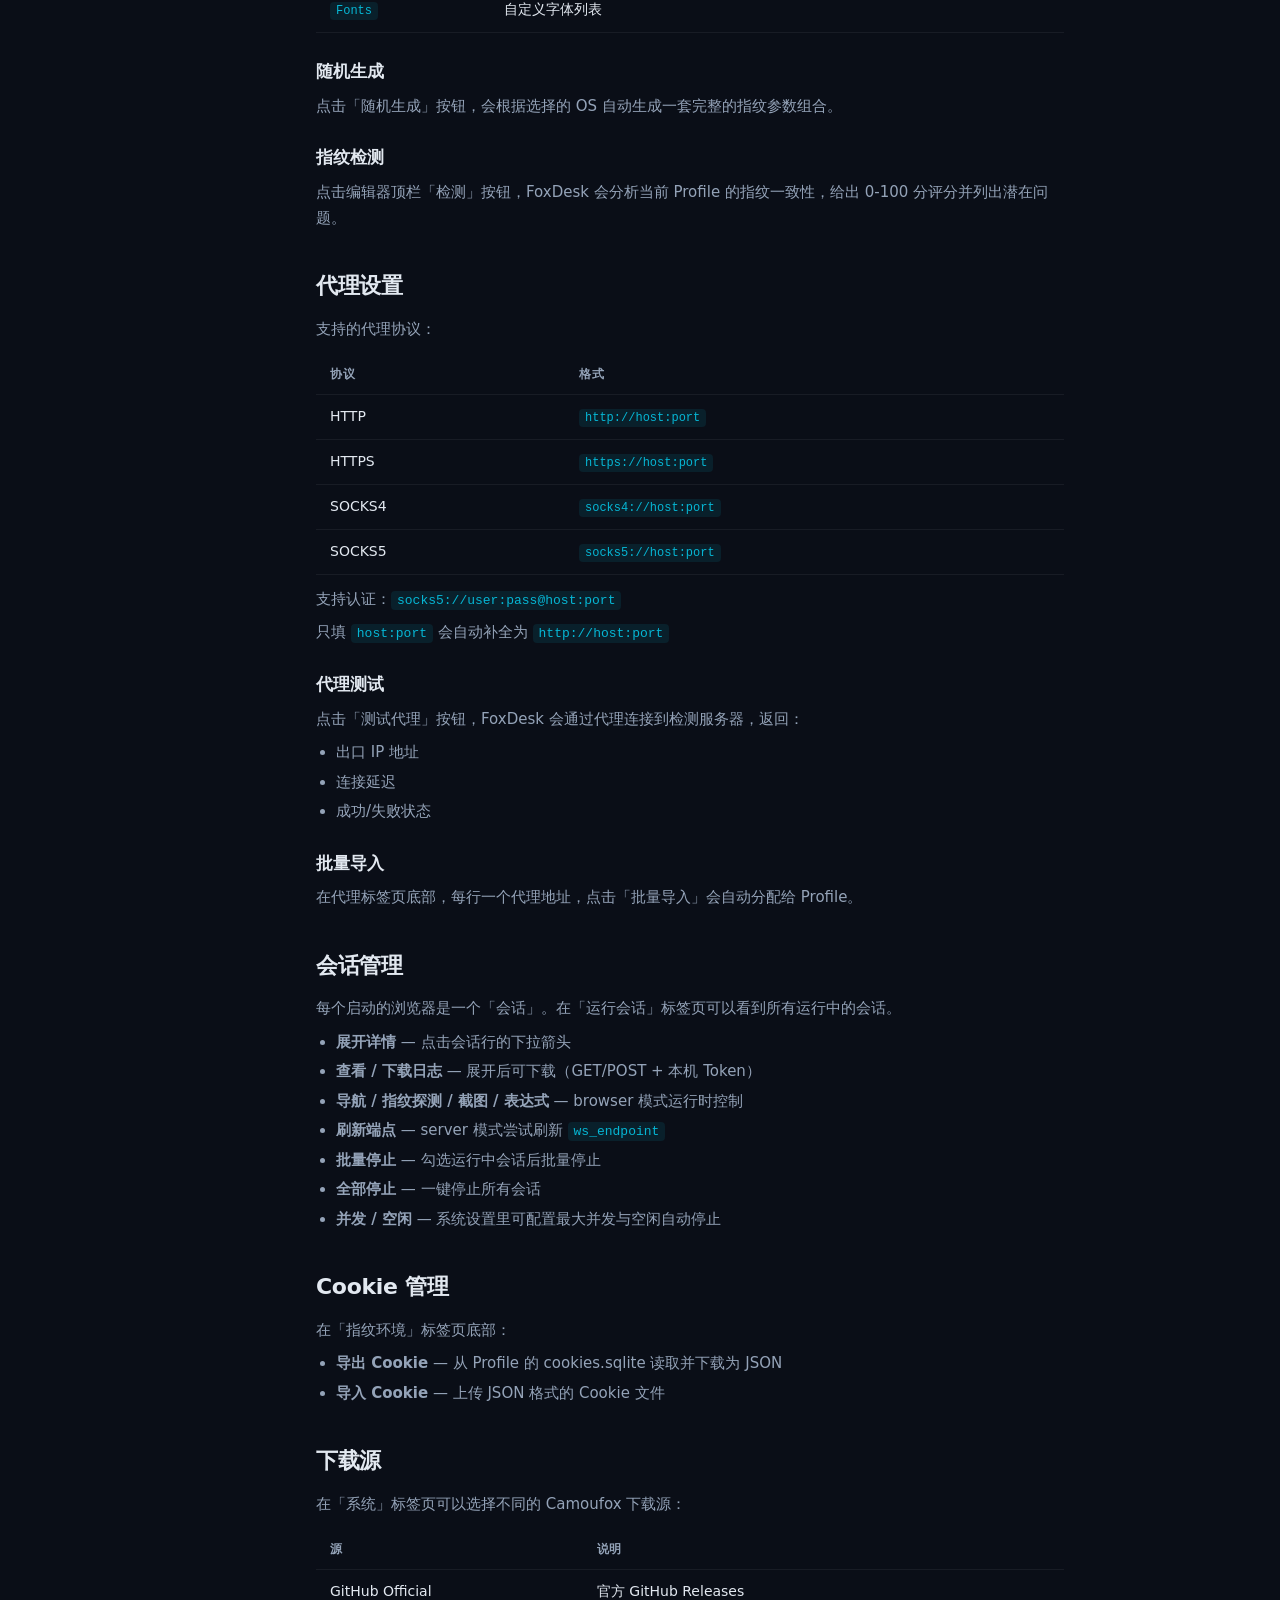
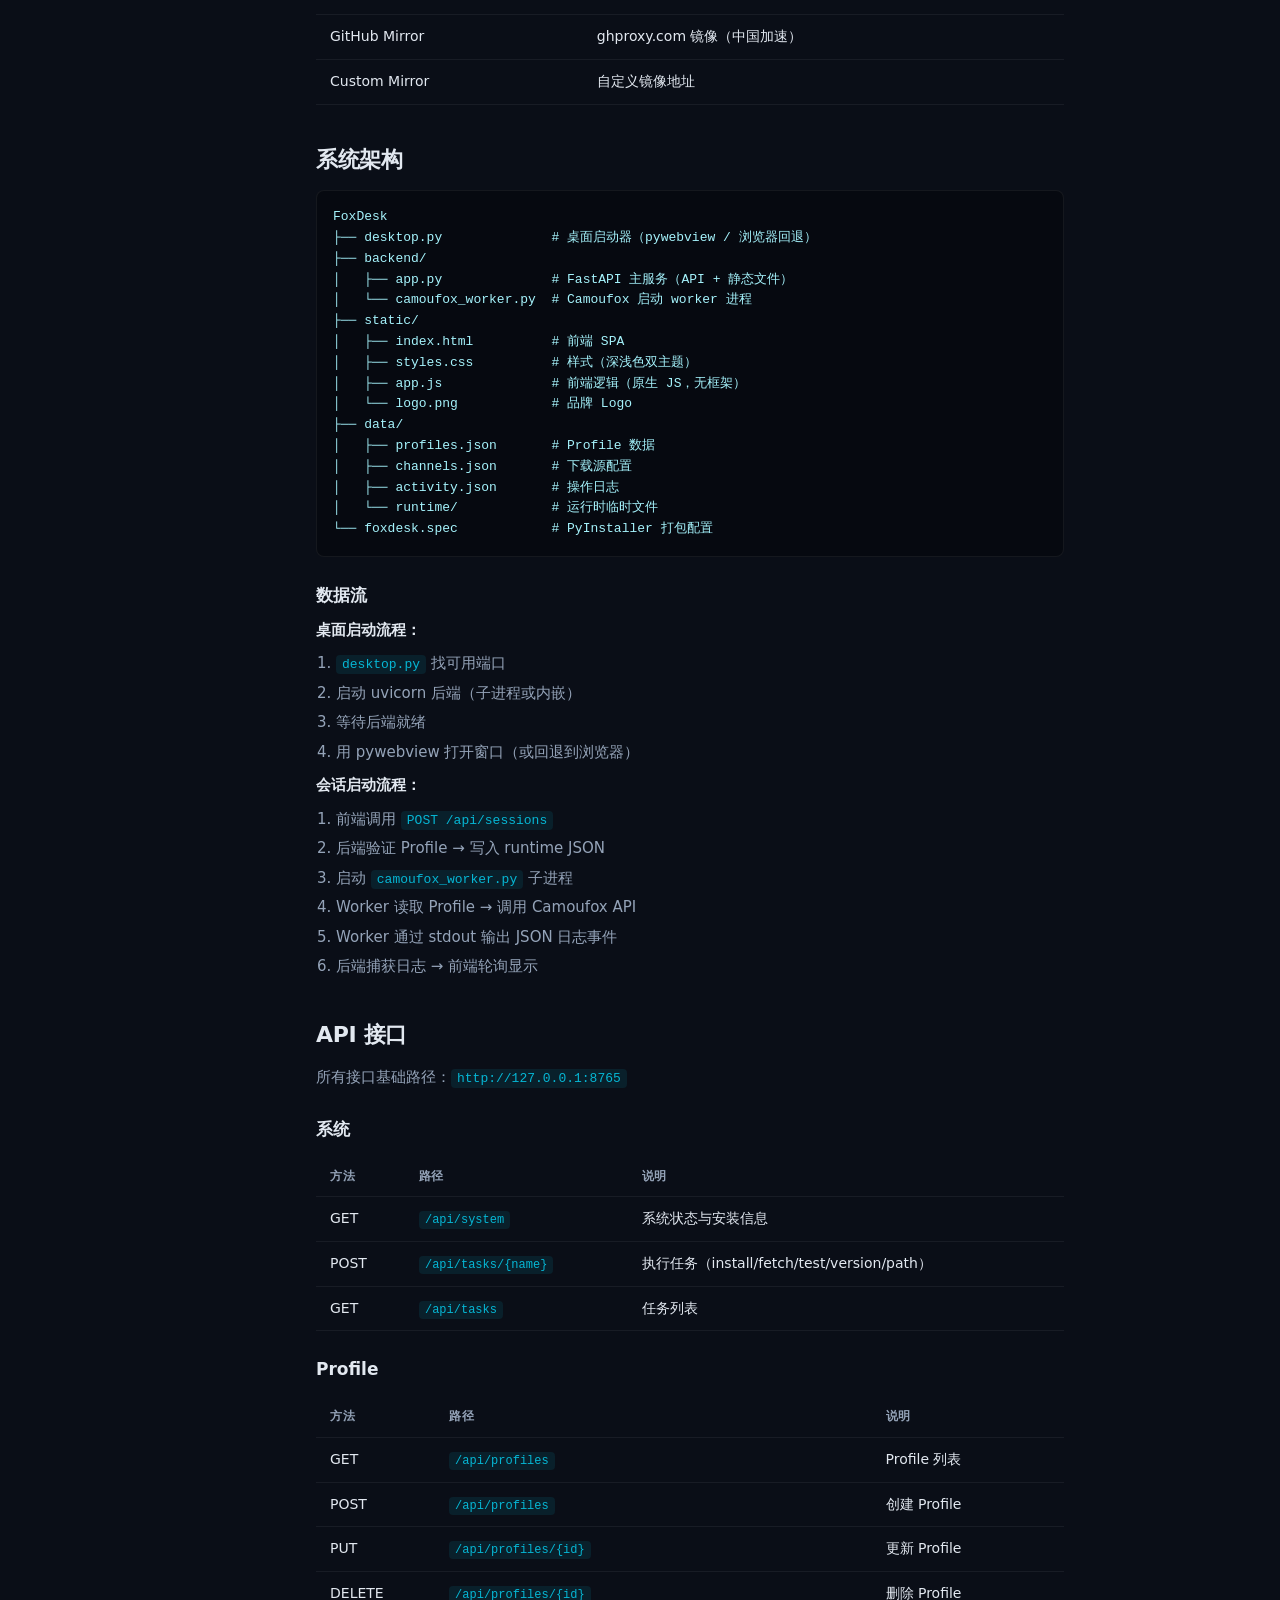
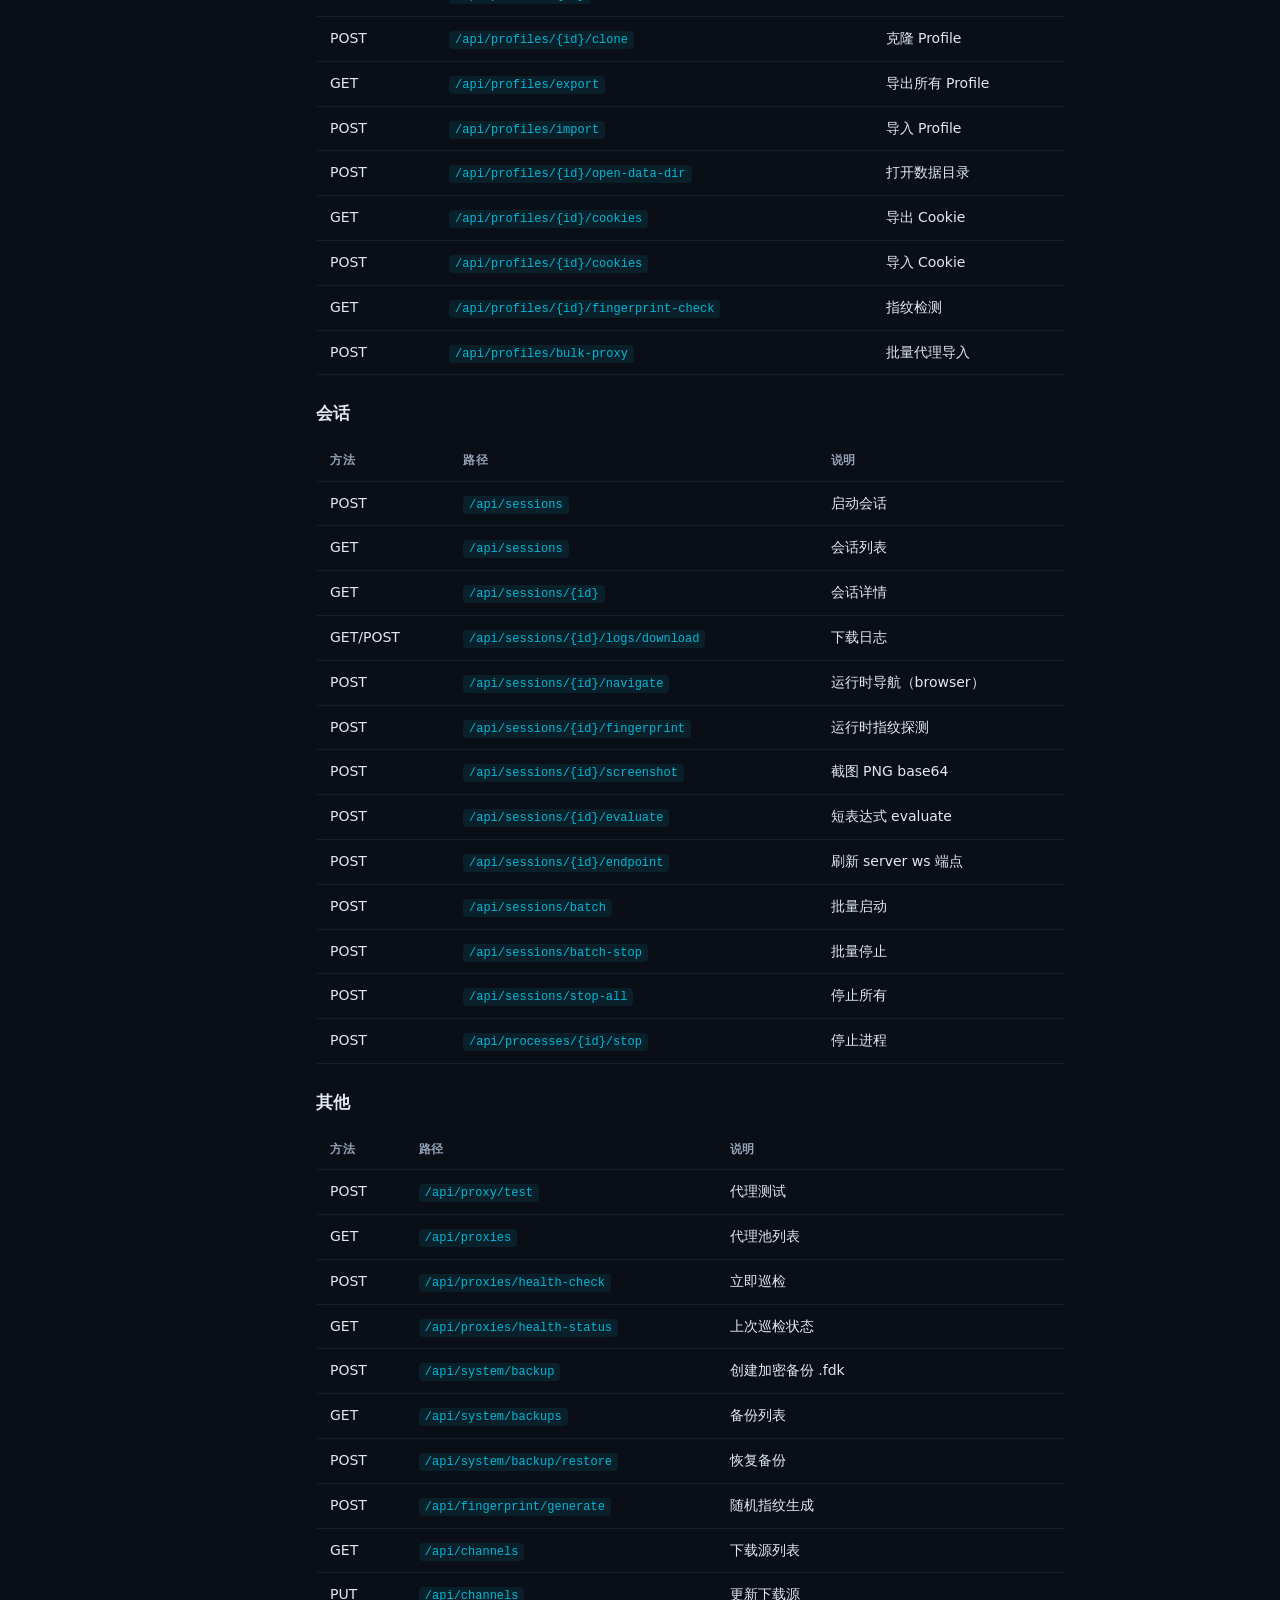
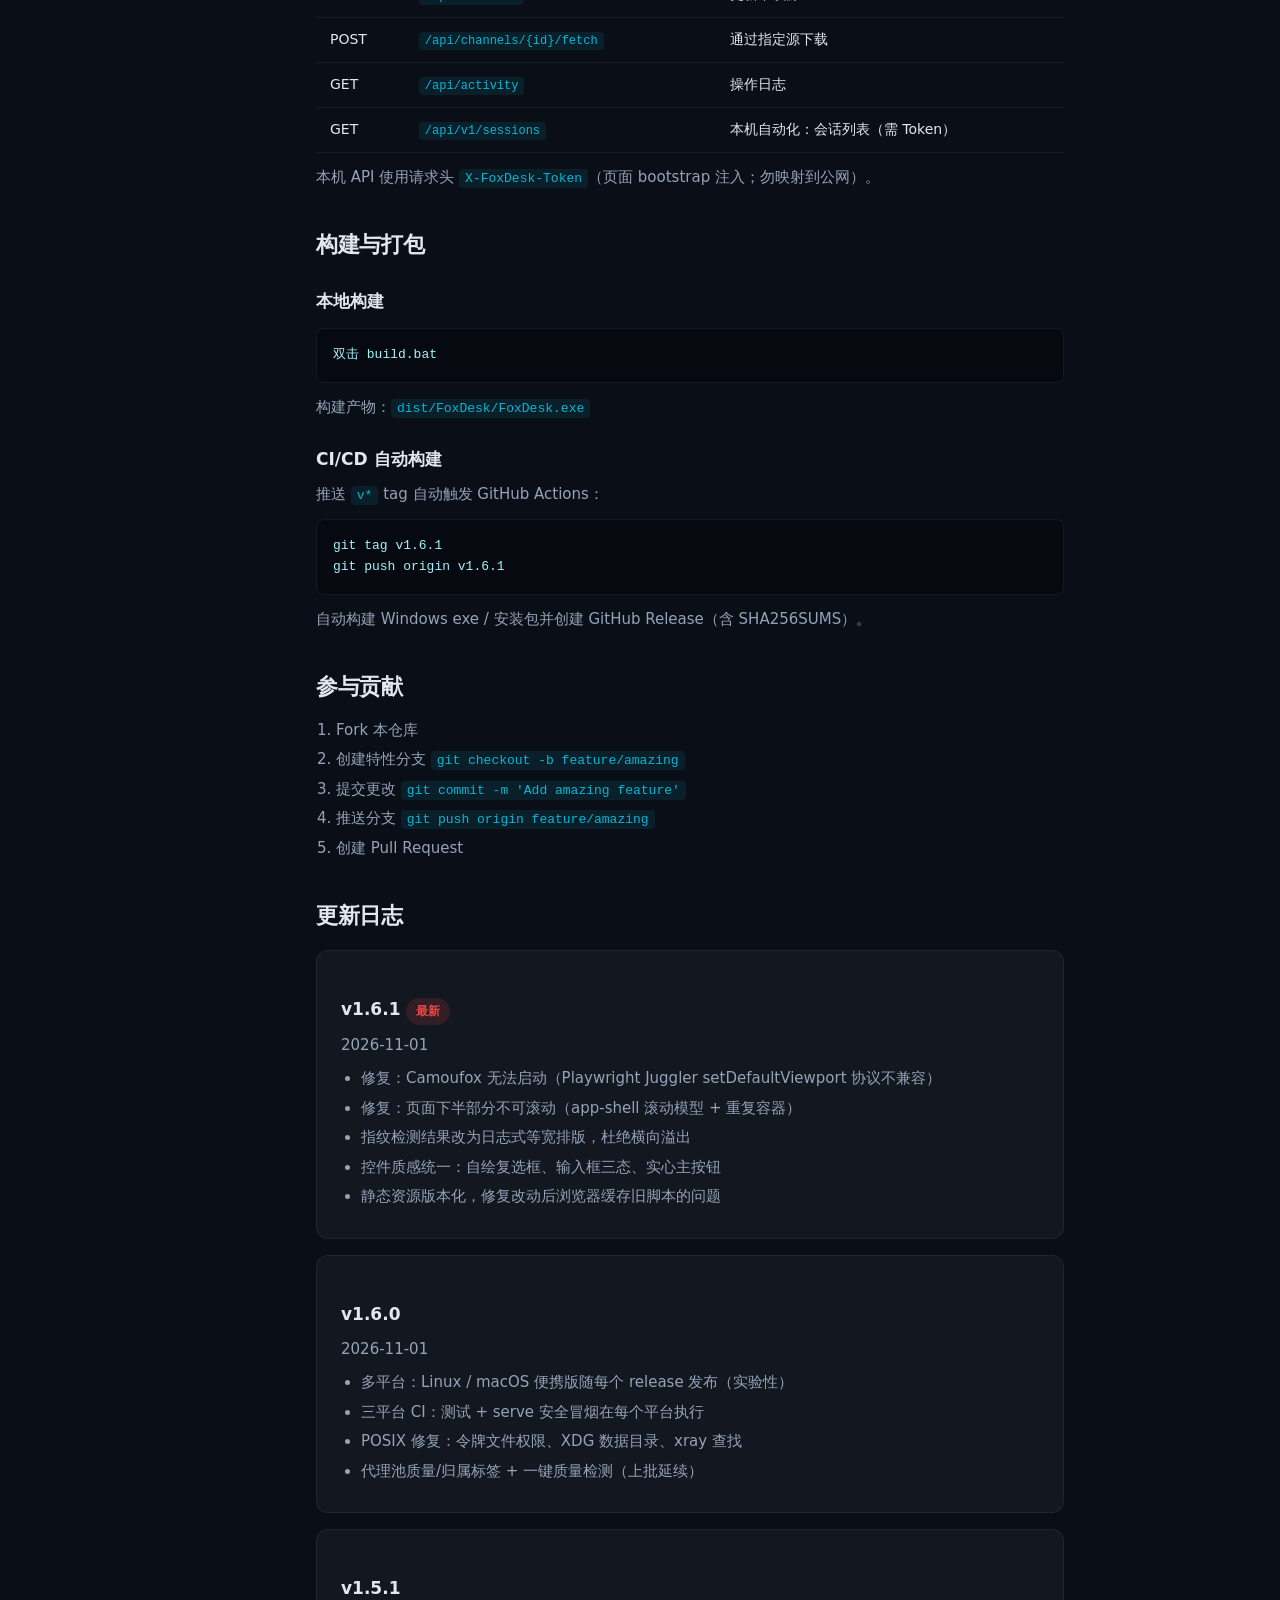
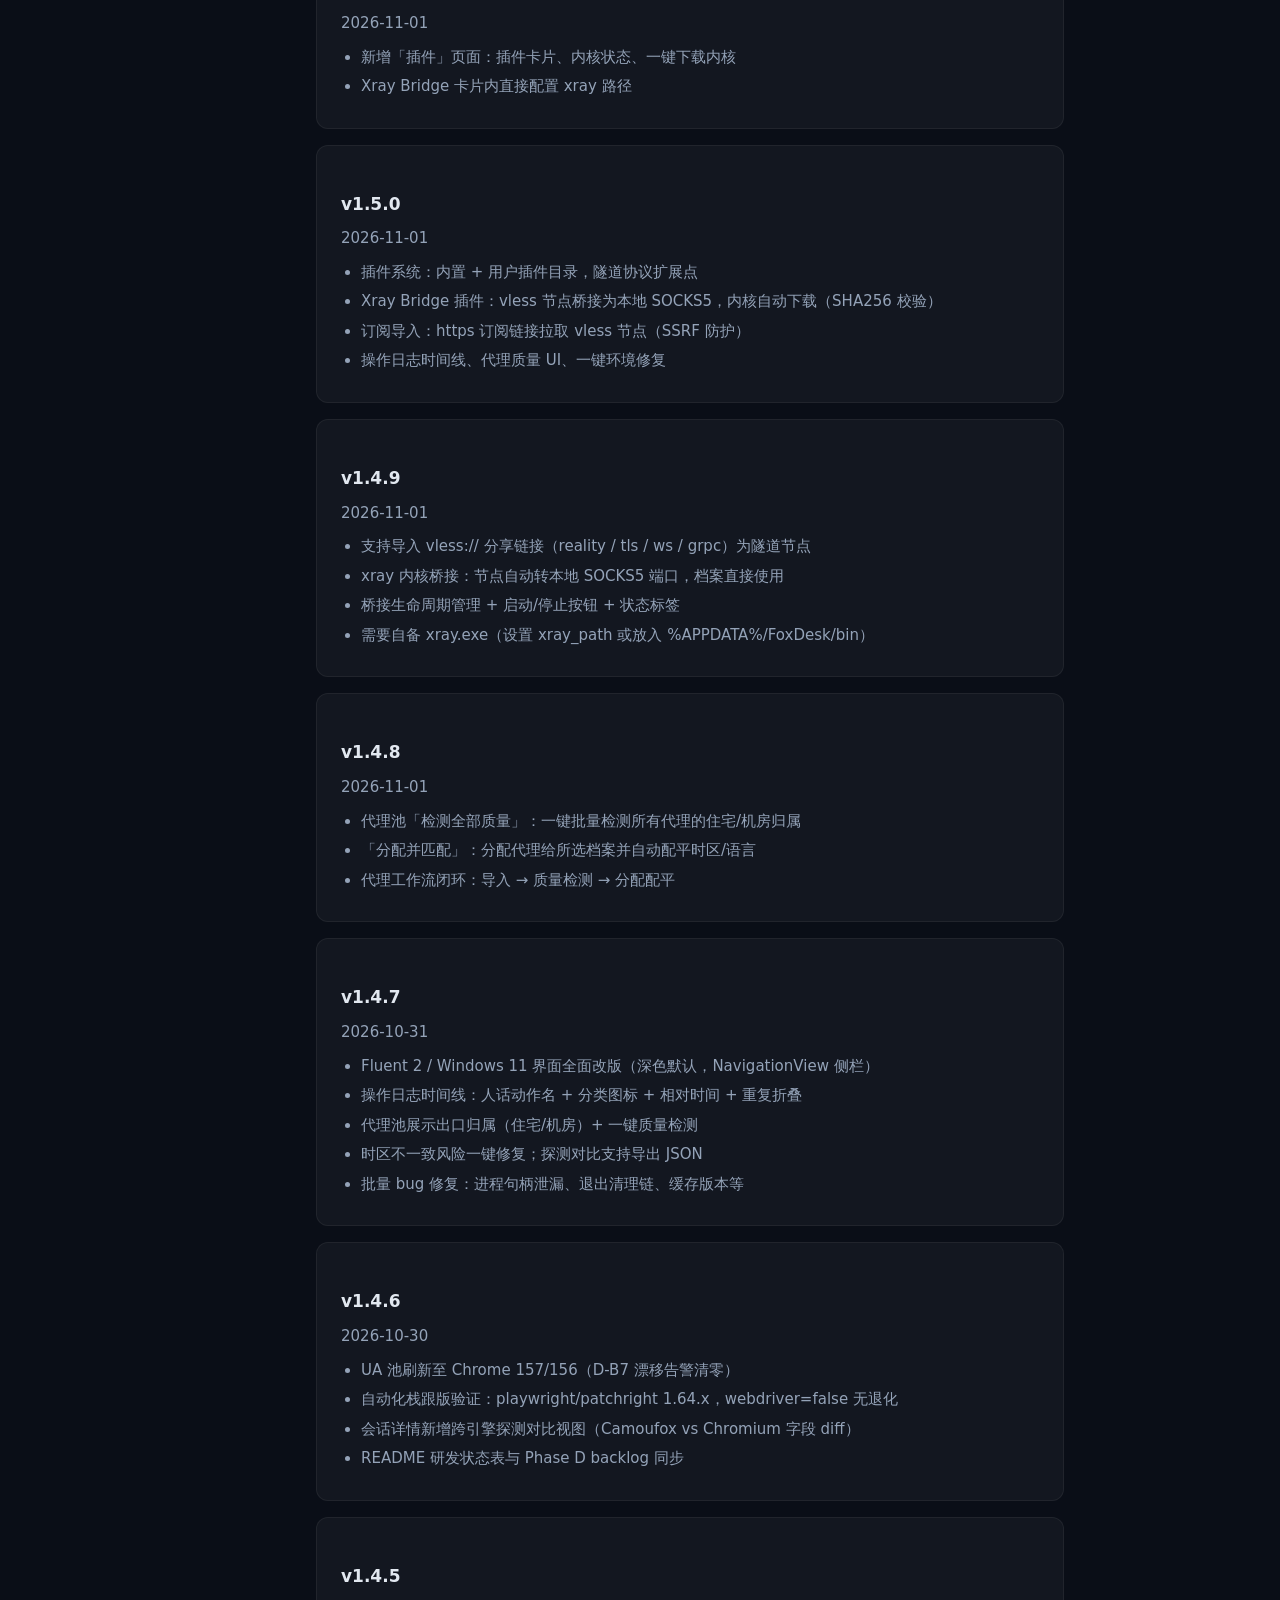
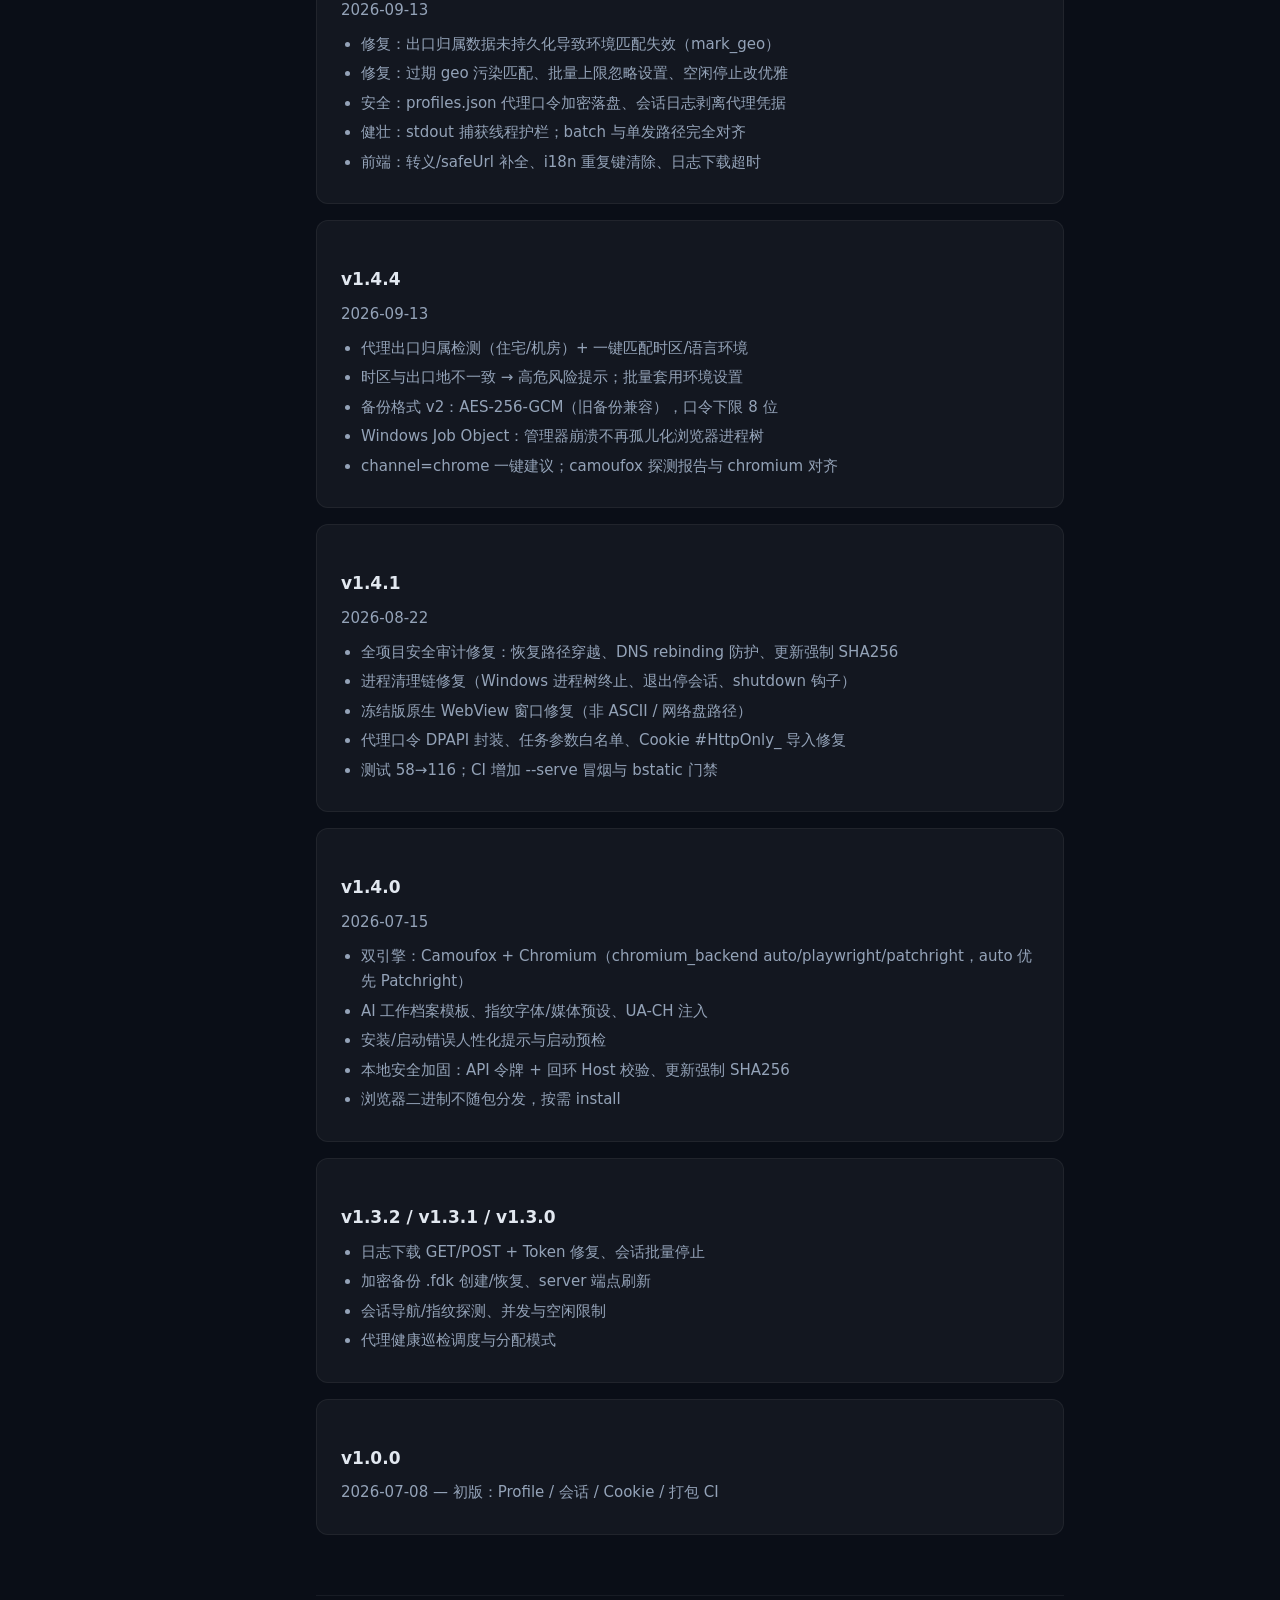
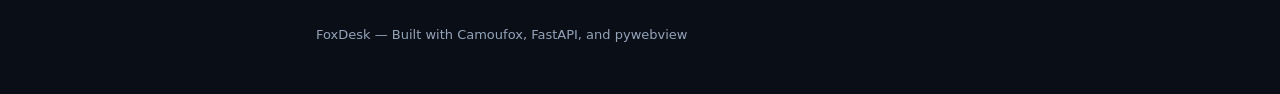
==== commit 3228312b: "release: v1.6.1 — Camoufox launch fix, scroll model fix, control polish" ====
--- a/docs/index.html
+++ b/docs/index.html
@@ -188,11 +188,11 @@
       <p>用户数据目录：<code>%APPDATA%\FoxDesk</code>（旧版 <code>CamoufoxManager</code> 会自动迁移）。</p>
 
       <h3>方式二：下载安装包</h3>
-      <p>从 <a href="https://github.com/BB0813/foxdesk/releases">GitHub Releases</a> 下载当前稳定线 <strong>v1.6.0</strong>（双引擎 + Patchright）。无需安装 Python 环境（打包形态）。</p>
+      <p>从 <a href="https://github.com/BB0813/foxdesk/releases">GitHub Releases</a> 下载当前稳定线 <strong>v1.6.1</strong>（双引擎 + Patchright）。无需安装 Python 环境（打包形态）。</p>
 
       <div class="card">
         <h3 style="margin-top:0">🪟 Windows</h3>
-        <p><strong>安装版</strong>：<code>FoxDesk-1.6.0-Setup.exe</code> — 双击安装到 <code>%LOCALAPPDATA%\Programs\FoxDesk</code>，开始菜单/桌面快捷方式启动。应用内「一键更新」可用（SHA256 校验）。</p>
+        <p><strong>安装版</strong>：<code>FoxDesk-1.6.1-Setup.exe</code> — 双击安装到 <code>%LOCALAPPDATA%\Programs\FoxDesk</code>，开始菜单/桌面快捷方式启动。应用内「一键更新」可用（SHA256 校验）。</p>
         <p><strong>便携版</strong>：解压 <code>FoxDesk-windows-x64-1.6.0.zip</code> 到任意目录，双击 <code>FoxDesk.exe</code>。数据目录在 <code>%APPDATA%\FoxDesk</code>，与安装版互通。</p>
       </div>
 
@@ -202,7 +202,7 @@
         <pre>curl -fsSL https://bb0813.github.io/foxdesk/tools/install-linux.sh | sudo bash</pre>
         <p>脚本自动完成：下载最新版（直连失败自动切 ghproxy/ghfast 镜像）→ SHA256 校验 → 解压到 /opt/FoxDesk → 创建 <code>foxdesk</code> 命令和桌面快捷方式 → 检查运行库。</p>
         <p><strong>手动安装</strong>：</p>
-        <pre>wget https://github.com/BB0813/foxdesk/releases/download/v1.6.0/FoxDesk-linux-x64-1.6.0.tar.gz
+        <pre>wget https://github.com/BB0813/foxdesk/releases/download/v1.6.1/FoxDesk-linux-x64-1.6.1.tar.gz
 tar -xzf FoxDesk-linux-x64-1.6.0.tar.gz
 cd FoxDesk && chmod +x FoxDesk
 ./FoxDesk                 # 图形界面（需要 WebKit/GTK 运行库）
@@ -483,8 +483,8 @@
 
       <h3>CI/CD 自动构建</h3>
       <p>推送 <code>v*</code> tag 自动触发 GitHub Actions：</p>
-      <pre>git tag v1.6.0
-git push origin v1.6.0</pre>
+      <pre>git tag v1.6.1
+git push origin v1.6.1</pre>
       <p>自动构建 Windows exe / 安装包并创建 GitHub Release（含 SHA256SUMS）。</p>
 
       <!-- CONTRIBUTING -->
@@ -500,7 +500,18 @@
       <!-- CHANGELOG -->
       <h2 id="changelog">更新日志</h2>
       <div class="card">
-        <h3>v1.6.0 <span class="badge p0">最新</span></h3>
+        <h3>v1.6.1 <span class="badge p0">最新</span></h3>
+        <p style="color:var(--muted)">2026-11-01</p>
+        <ul>
+          <li>修复：Camoufox 无法启动（Playwright Juggler setDefaultViewport 协议不兼容）</li>
+          <li>修复：页面下半部分不可滚动（app-shell 滚动模型 + 重复容器）</li>
+          <li>指纹检测结果改为日志式等宽排版，杜绝横向溢出</li>
+          <li>控件质感统一：自绘复选框、输入框三态、实心主按钮</li>
+          <li>静态资源版本化，修复改动后浏览器缓存旧脚本的问题</li>
+        </ul>
+      </div>
+      <div class="card" style="margin-top:12px">
+        <h3>v1.6.0</h3>
         <p style="color:var(--muted)">2026-11-01</p>
         <ul>
           <li>多平台：Linux / macOS 便携版随每个 release 发布（实验性）</li>
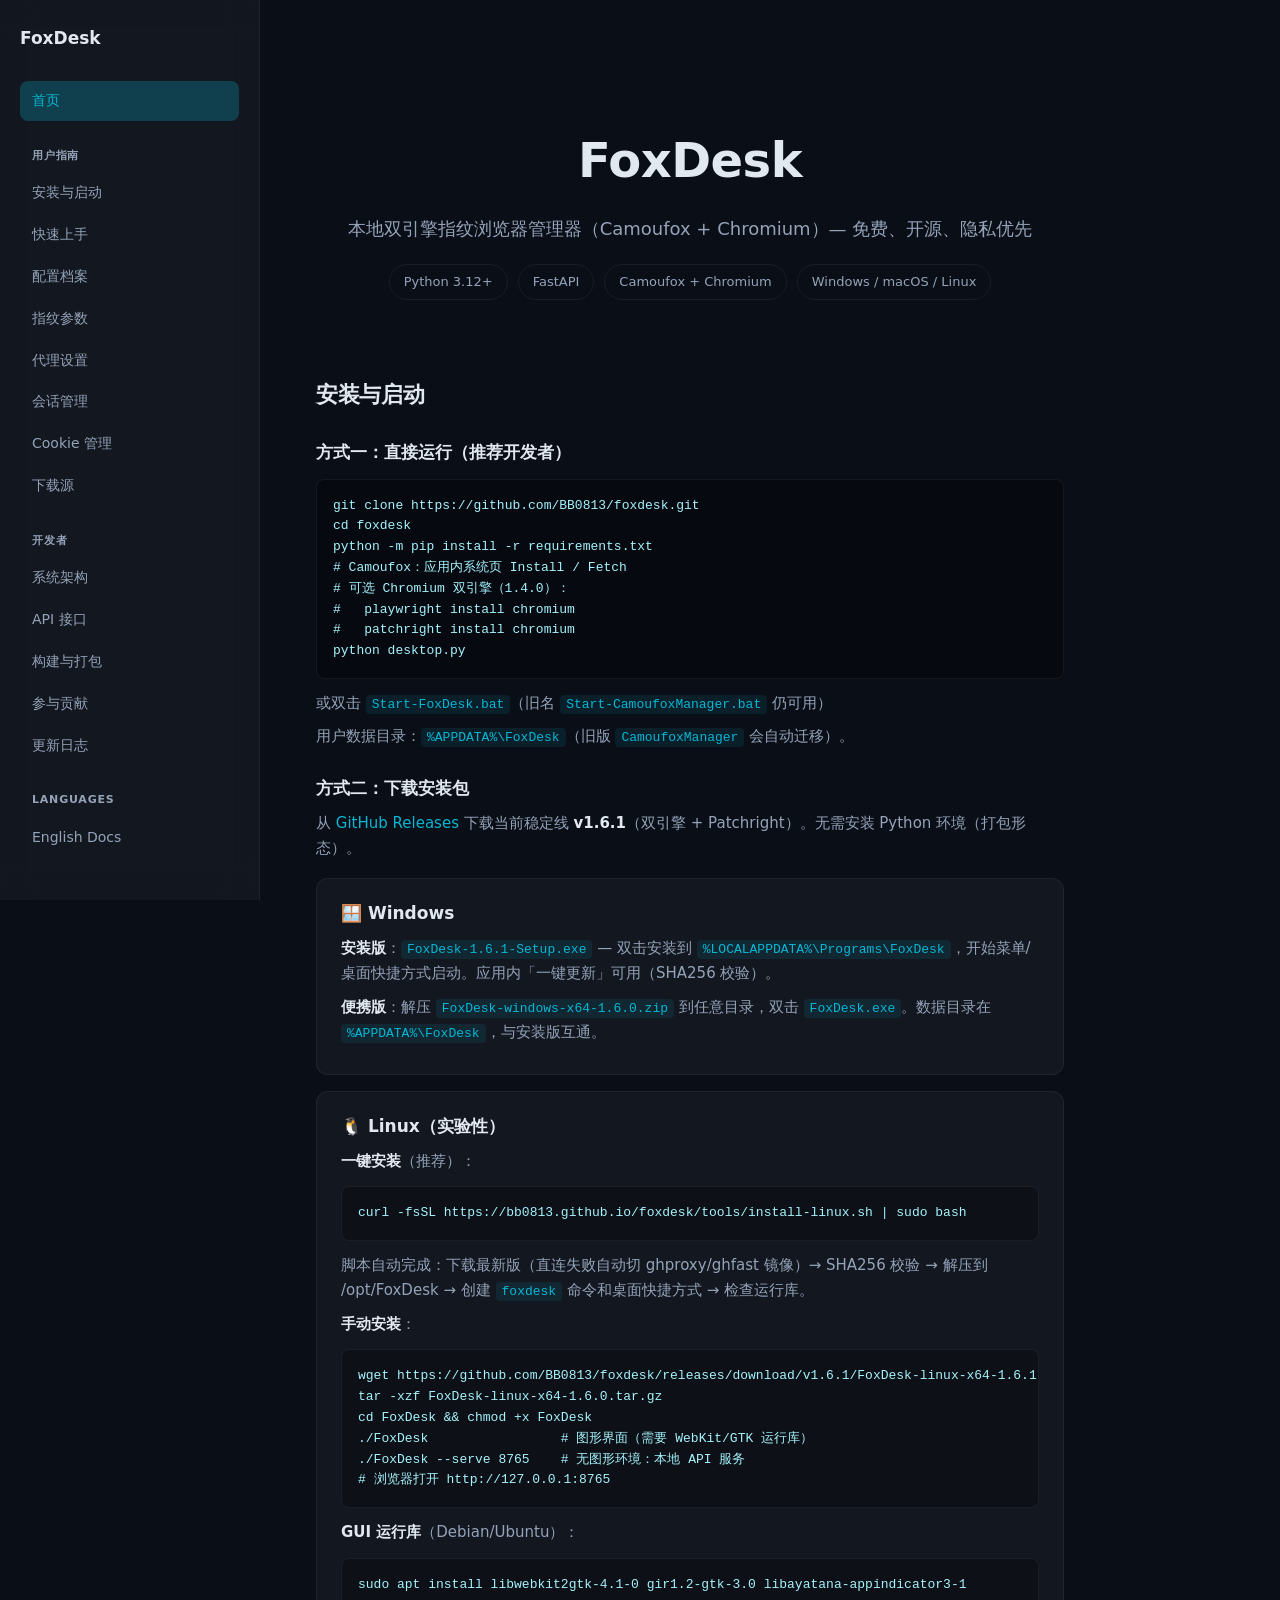
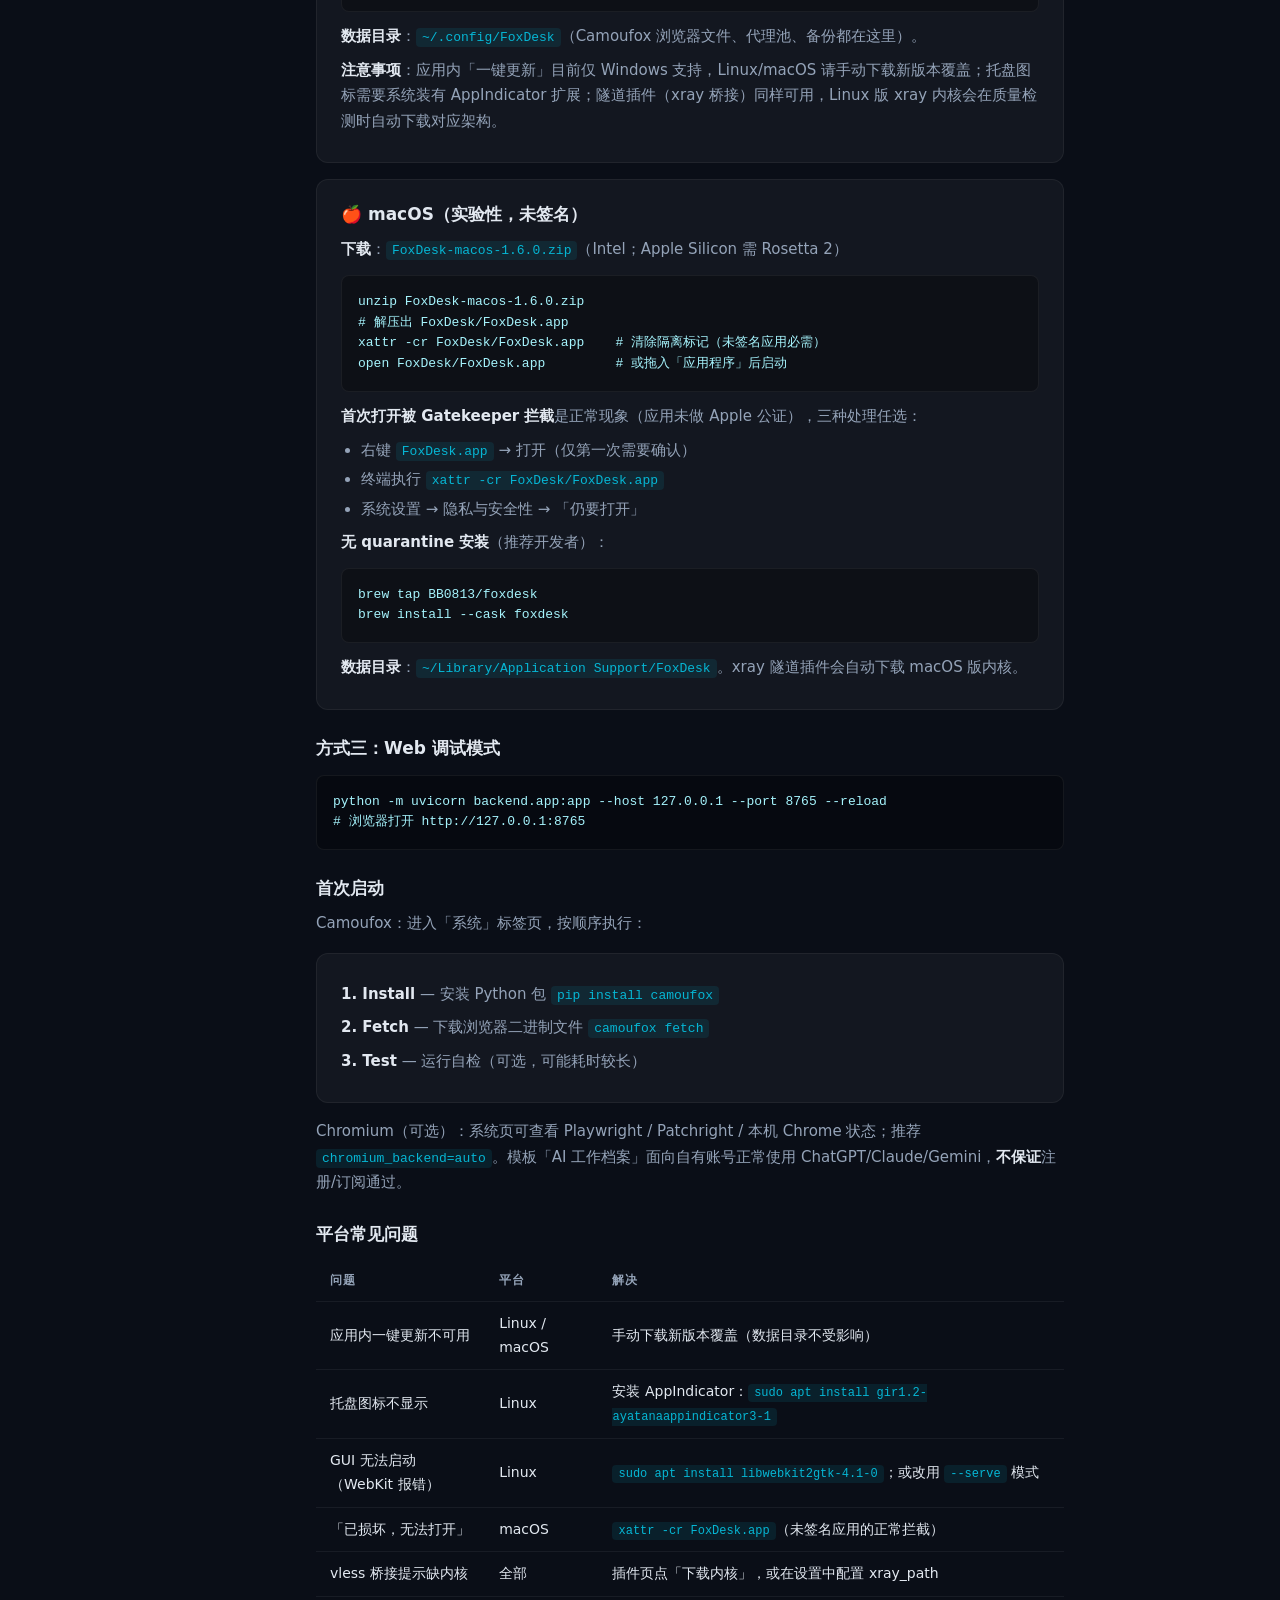
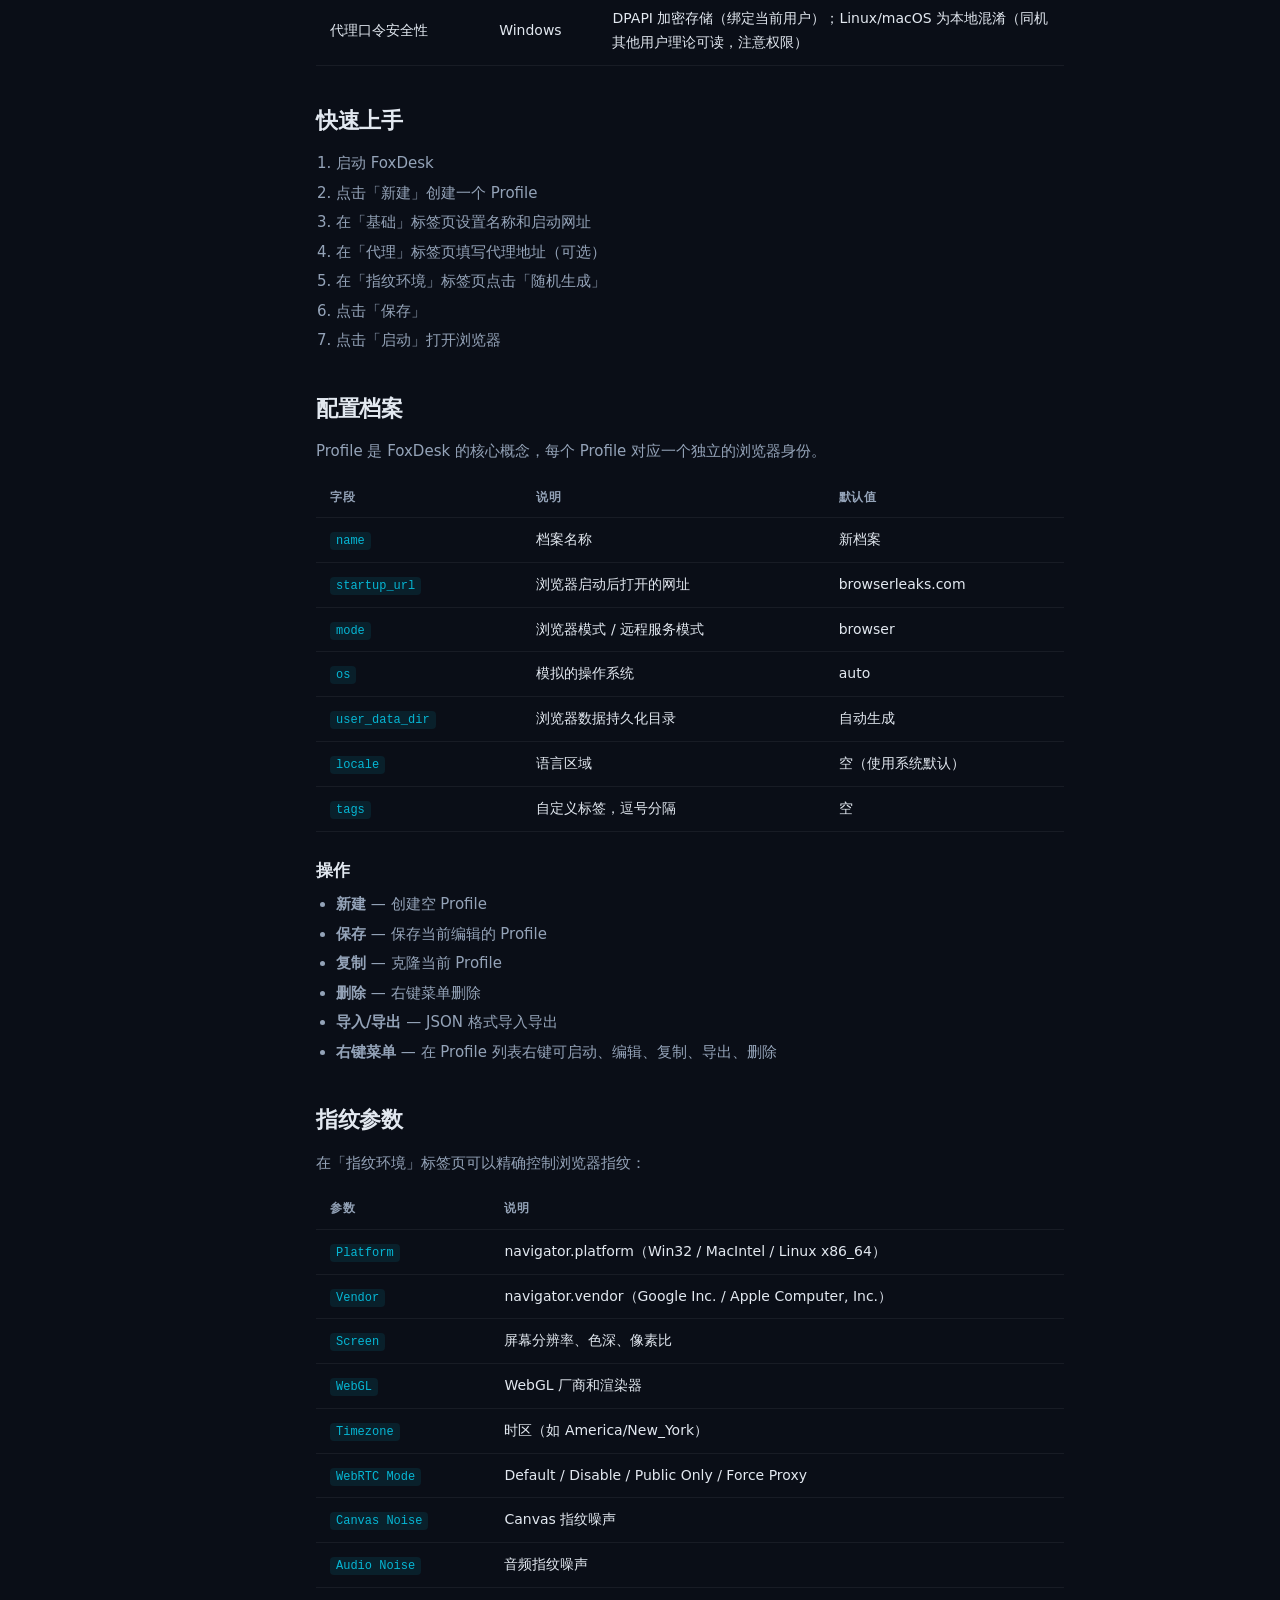
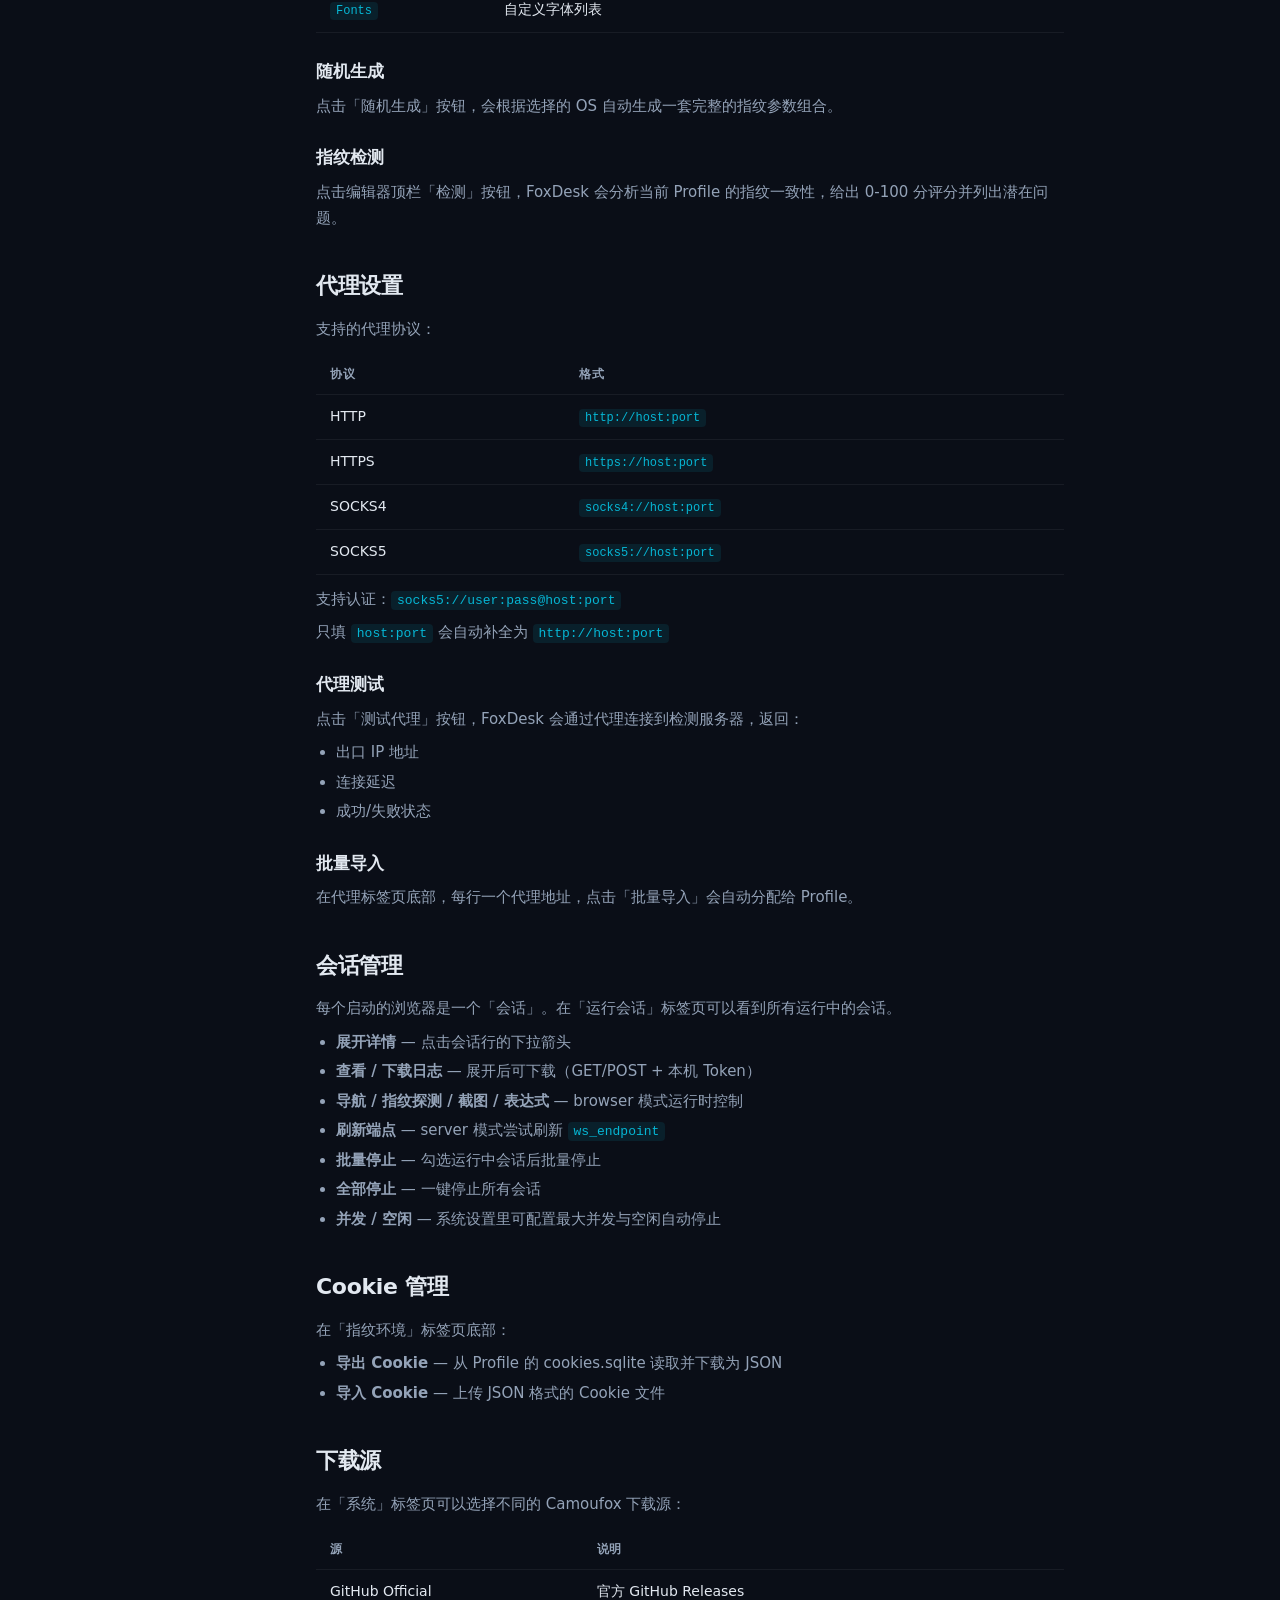
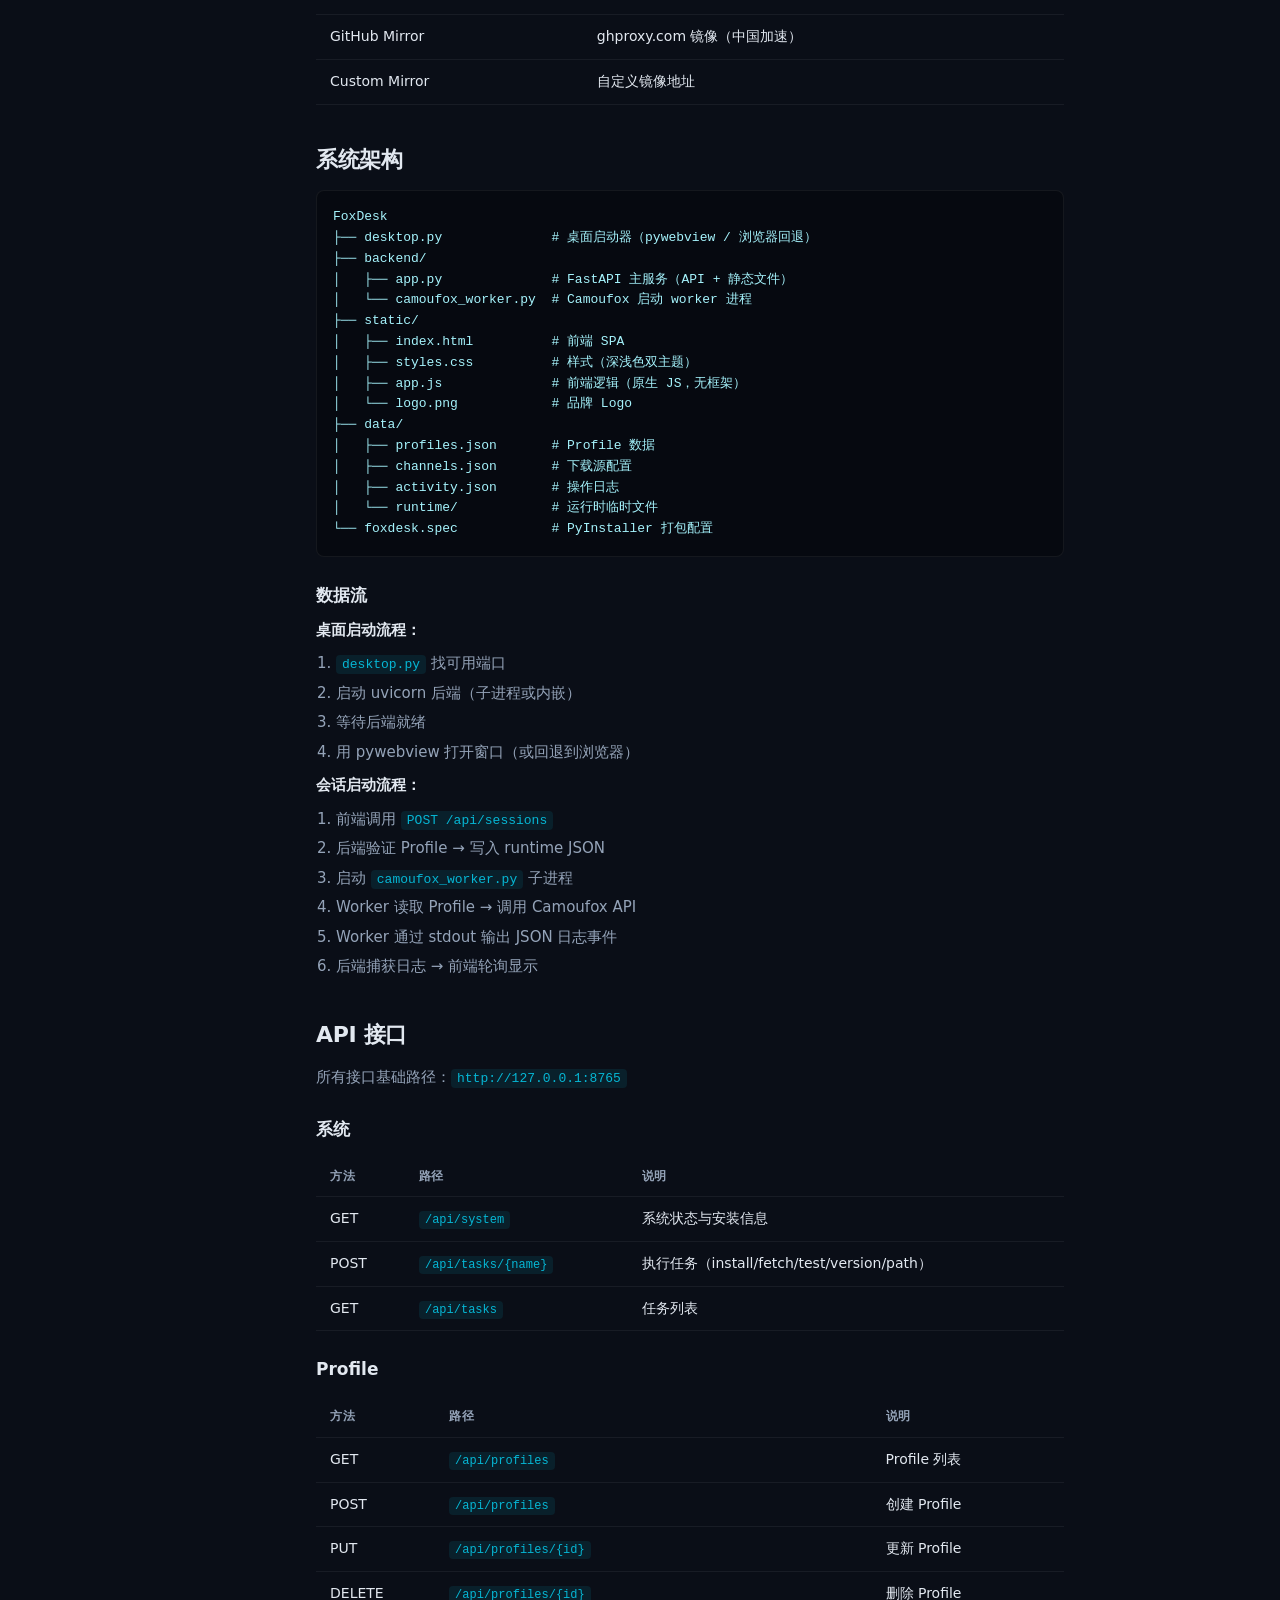
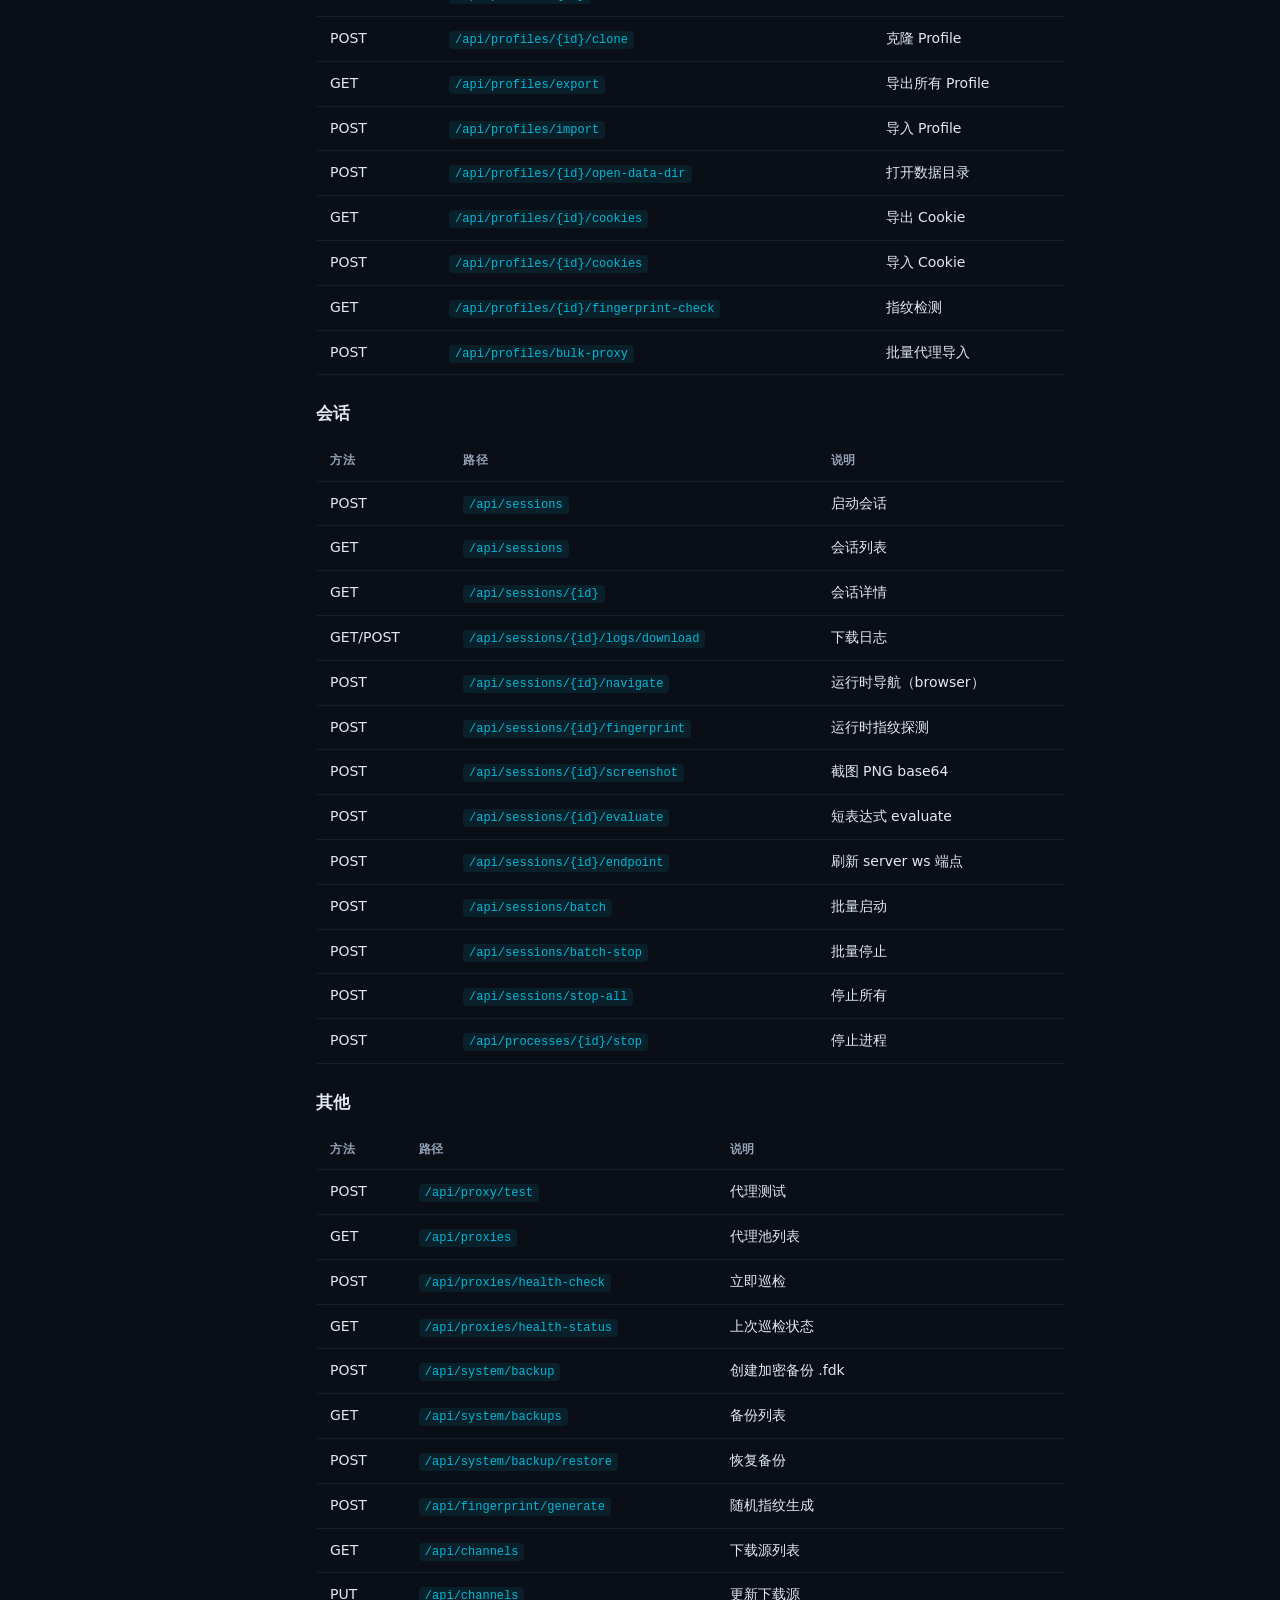
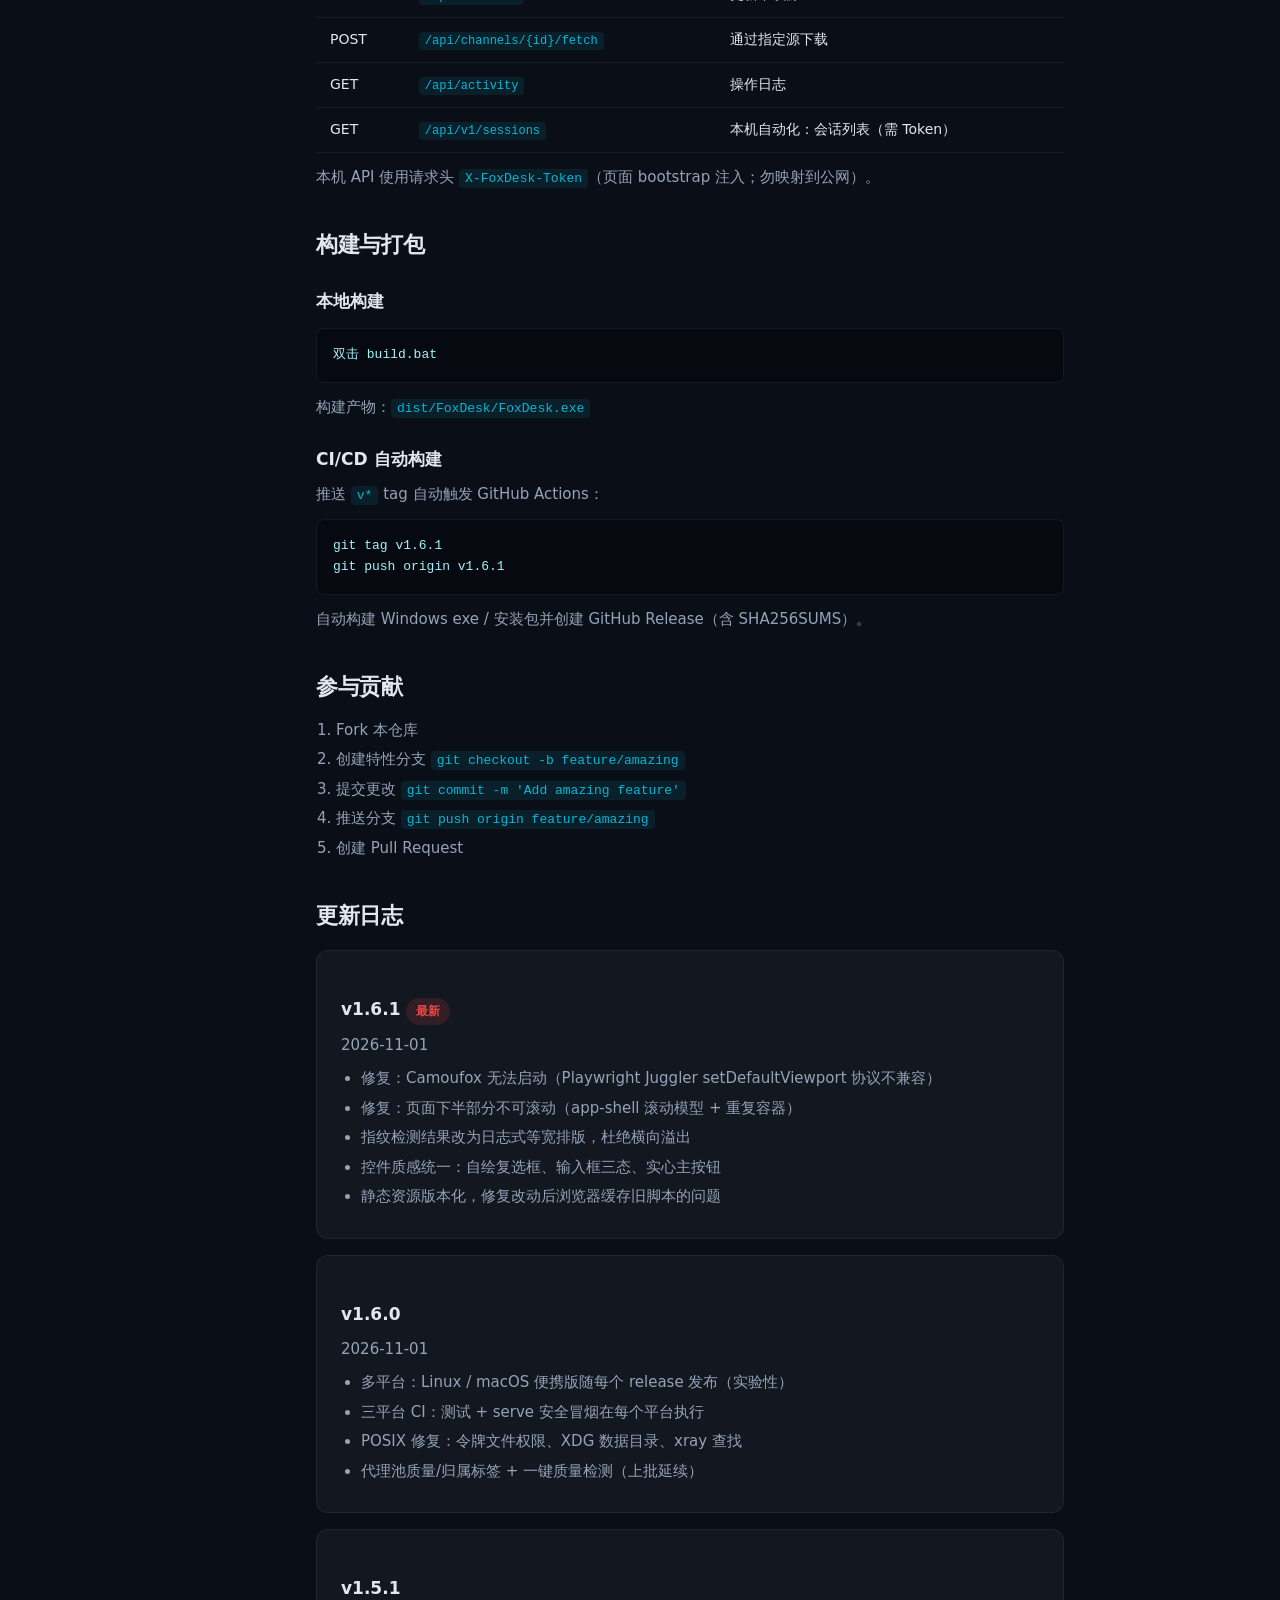
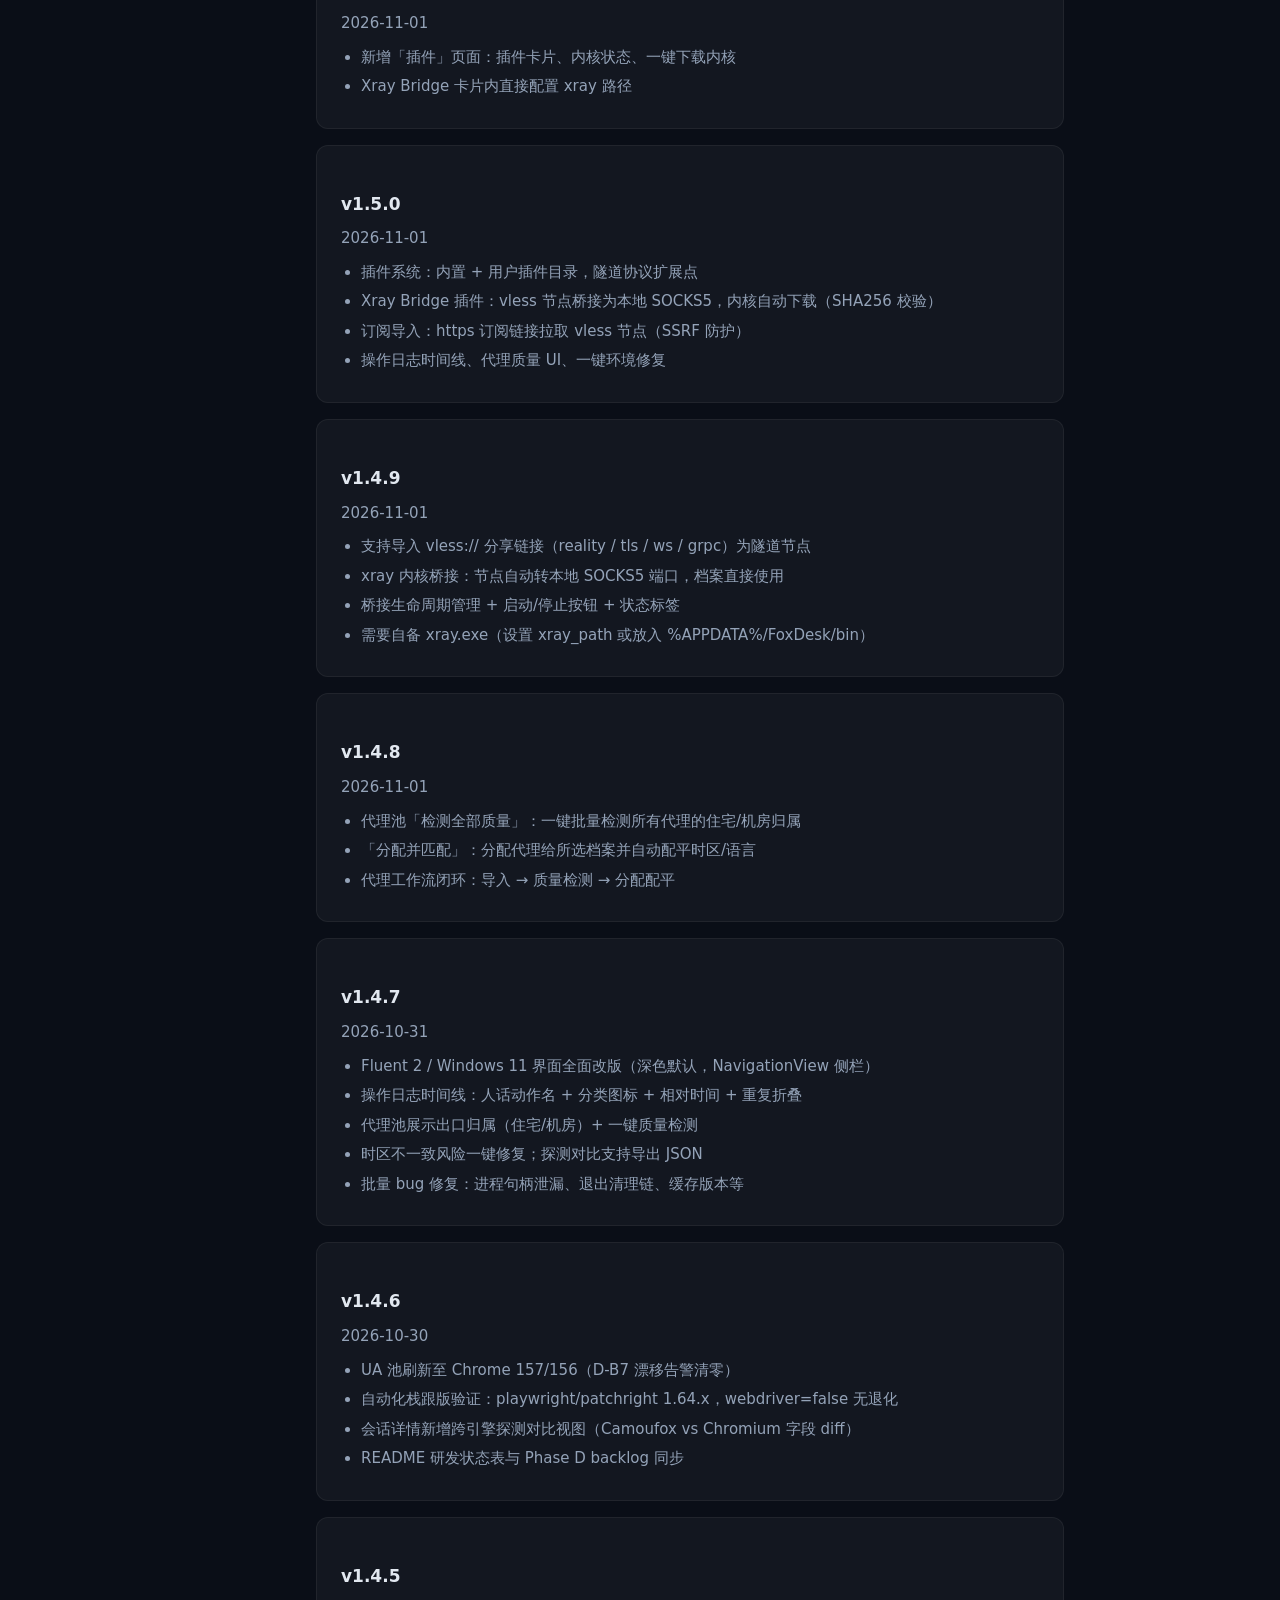
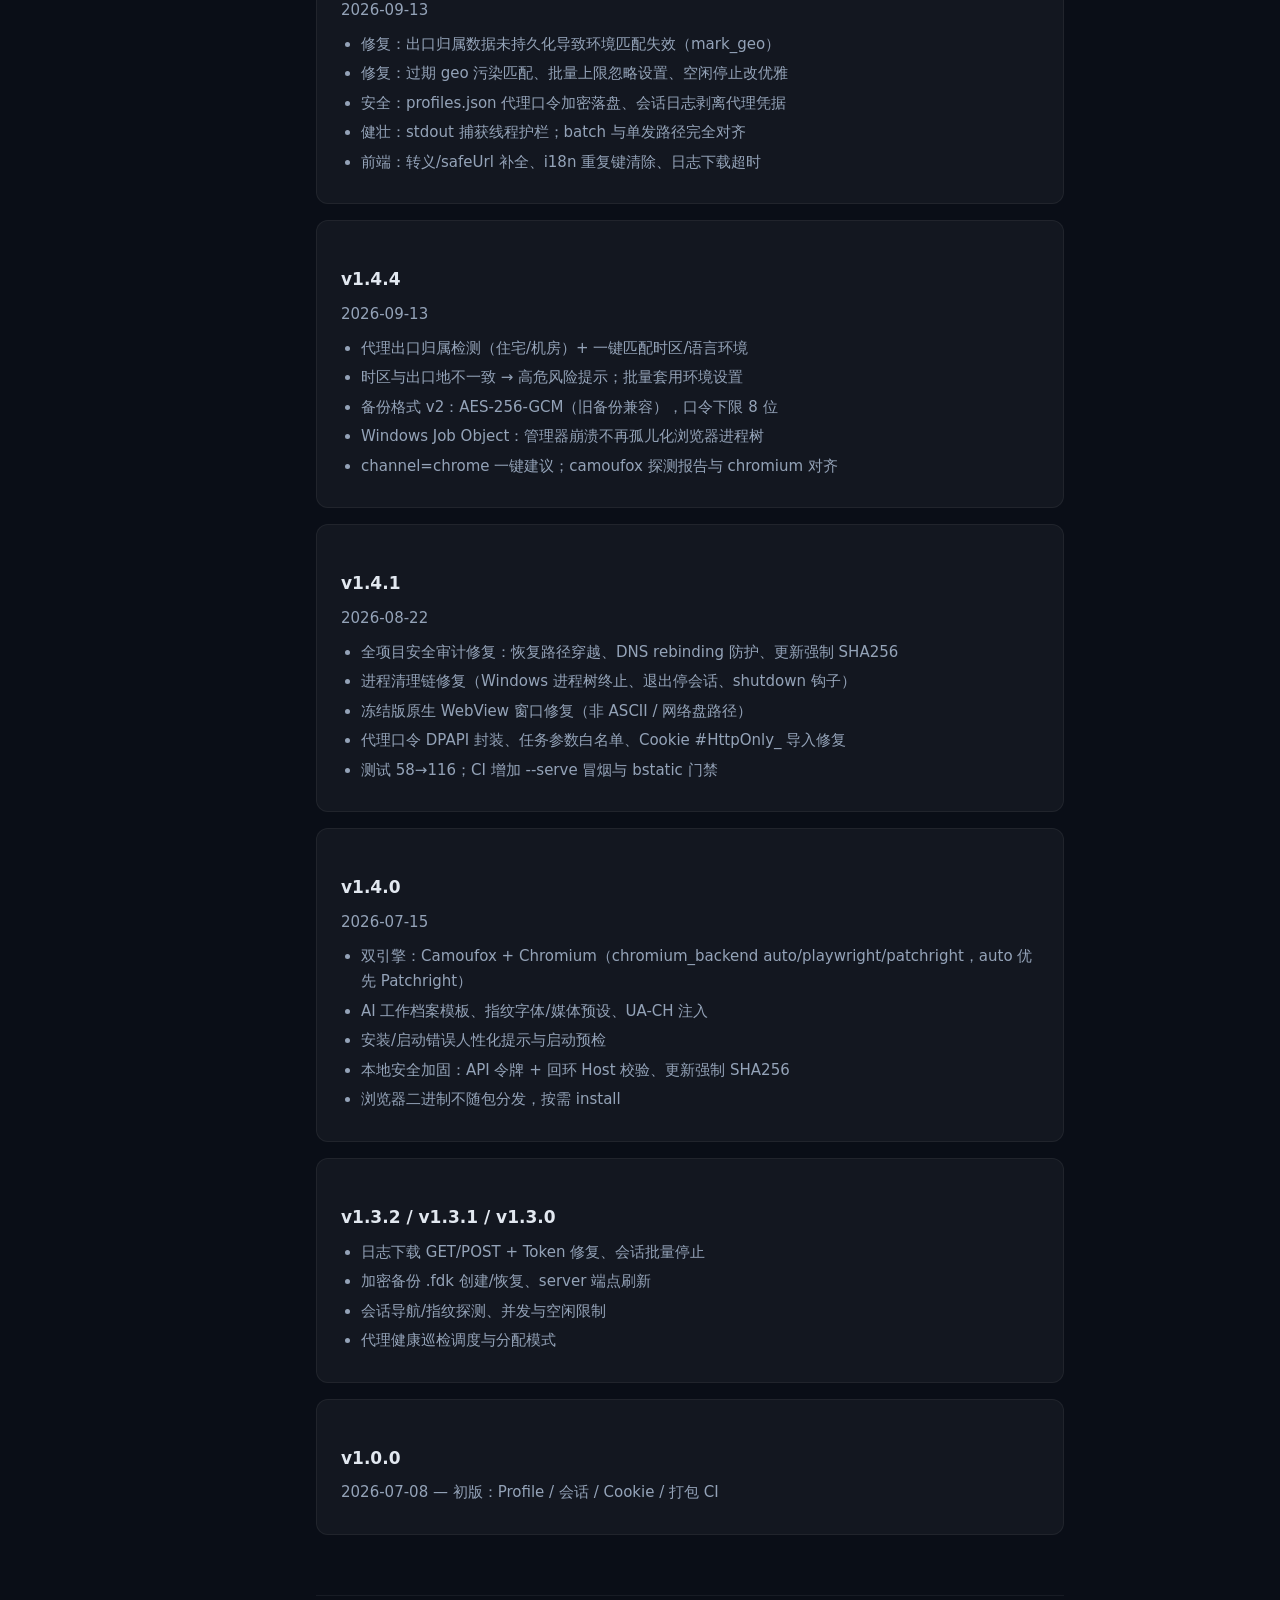
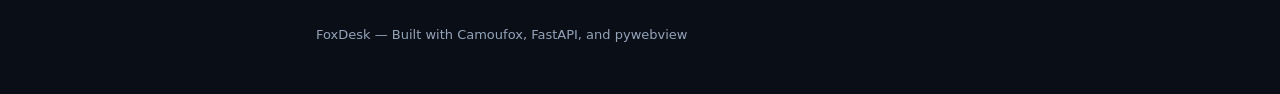
==== commit 232d7f89: "docs(i18n): English README + English docs page, UI language auto-detect (#9) Addresses issue #9 (Eng" ====
--- a/docs/index.html
+++ b/docs/index.html
@@ -157,6 +157,8 @@
         <a href="#build">构建与打包</a>
         <a href="#contributing">参与贡献</a>
         <a href="#changelog">更新日志</a>
+        <div class="section-label">Languages</div>
+        <a href="en/index.html">English Docs</a>
       </nav>
     </aside>
 
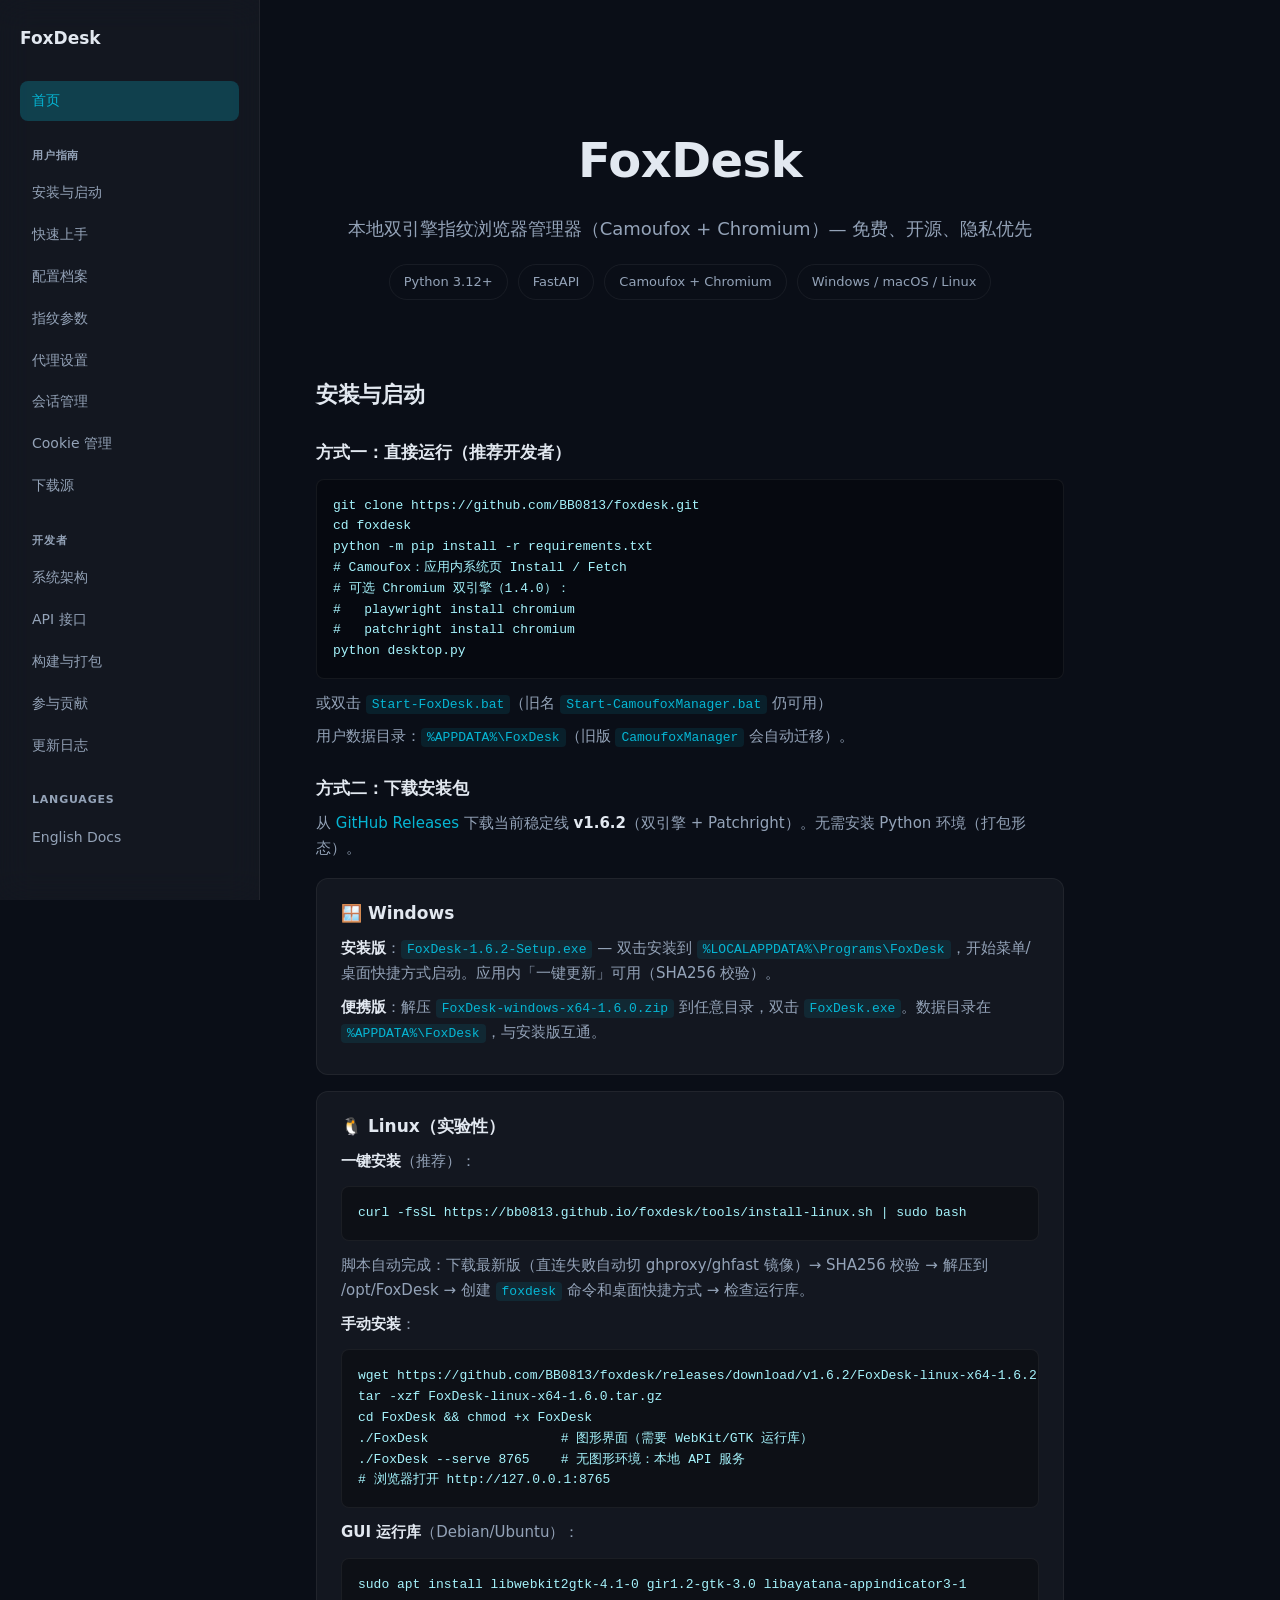
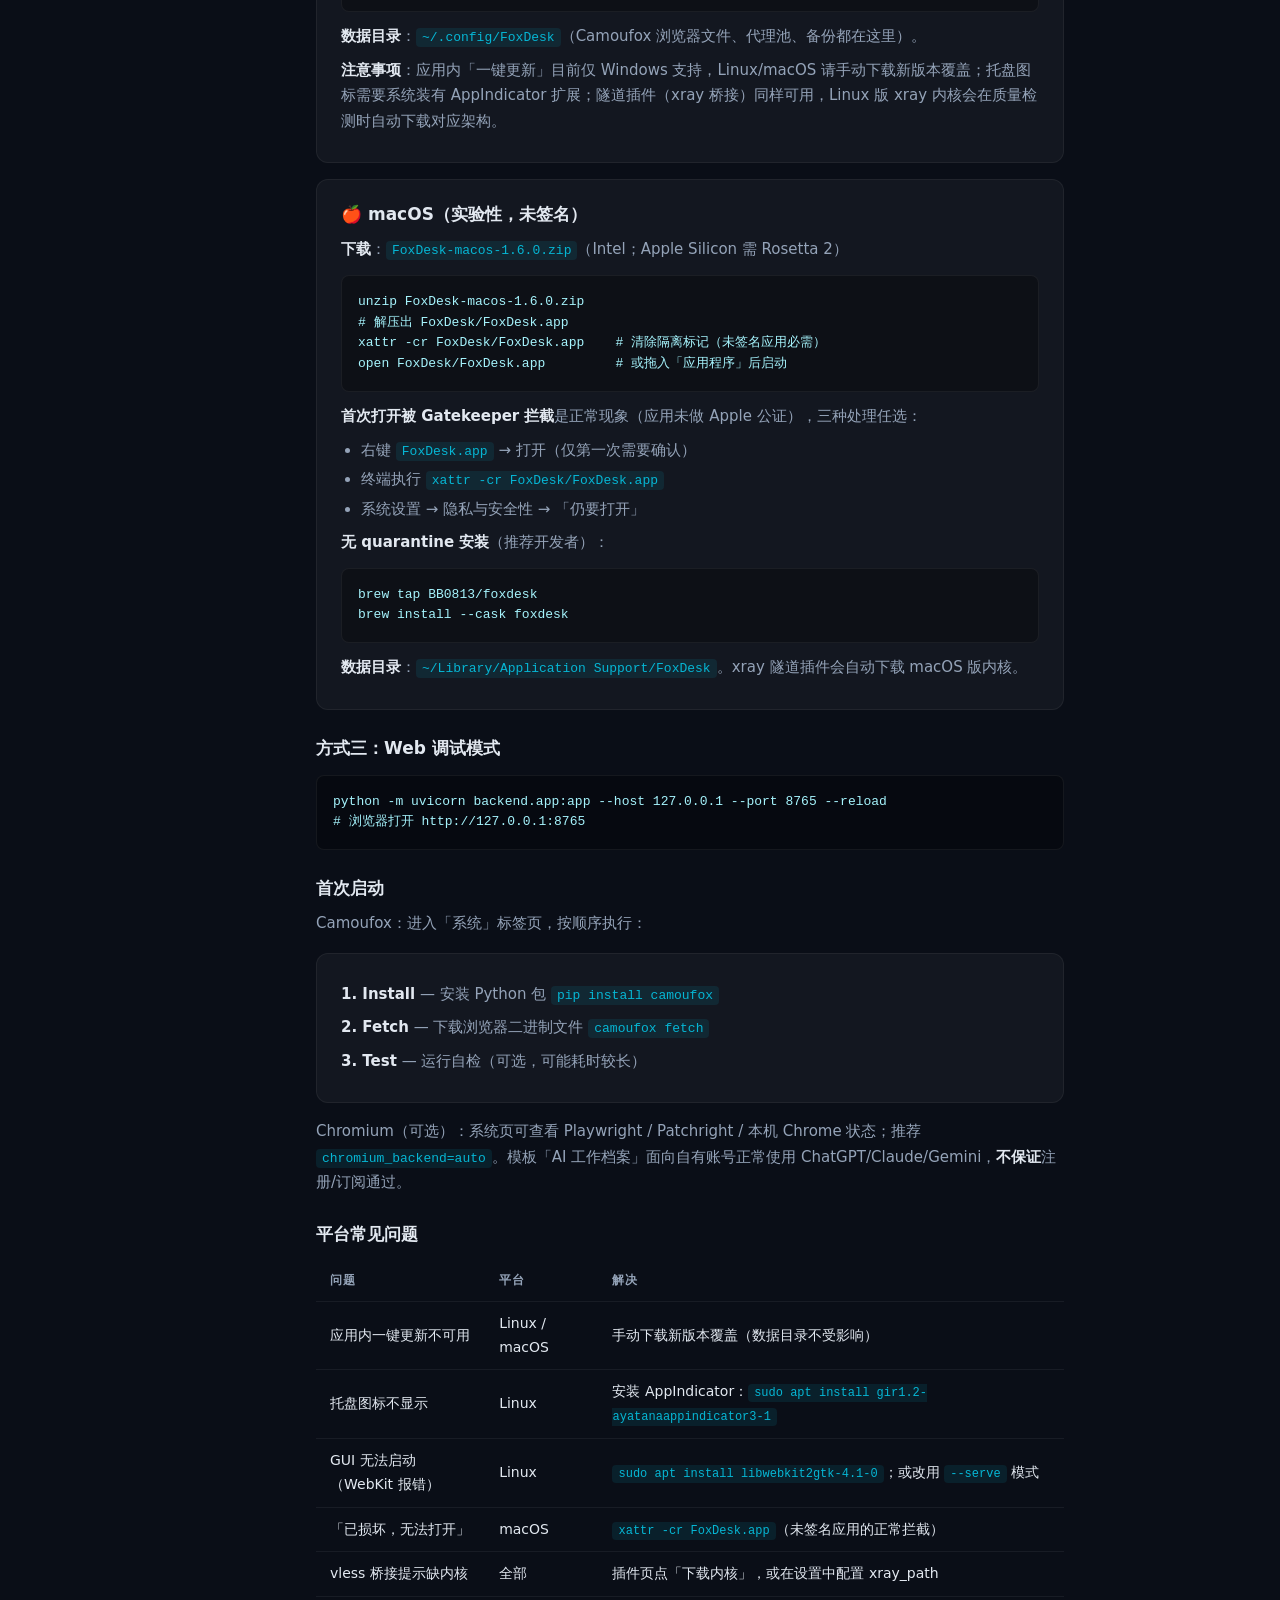
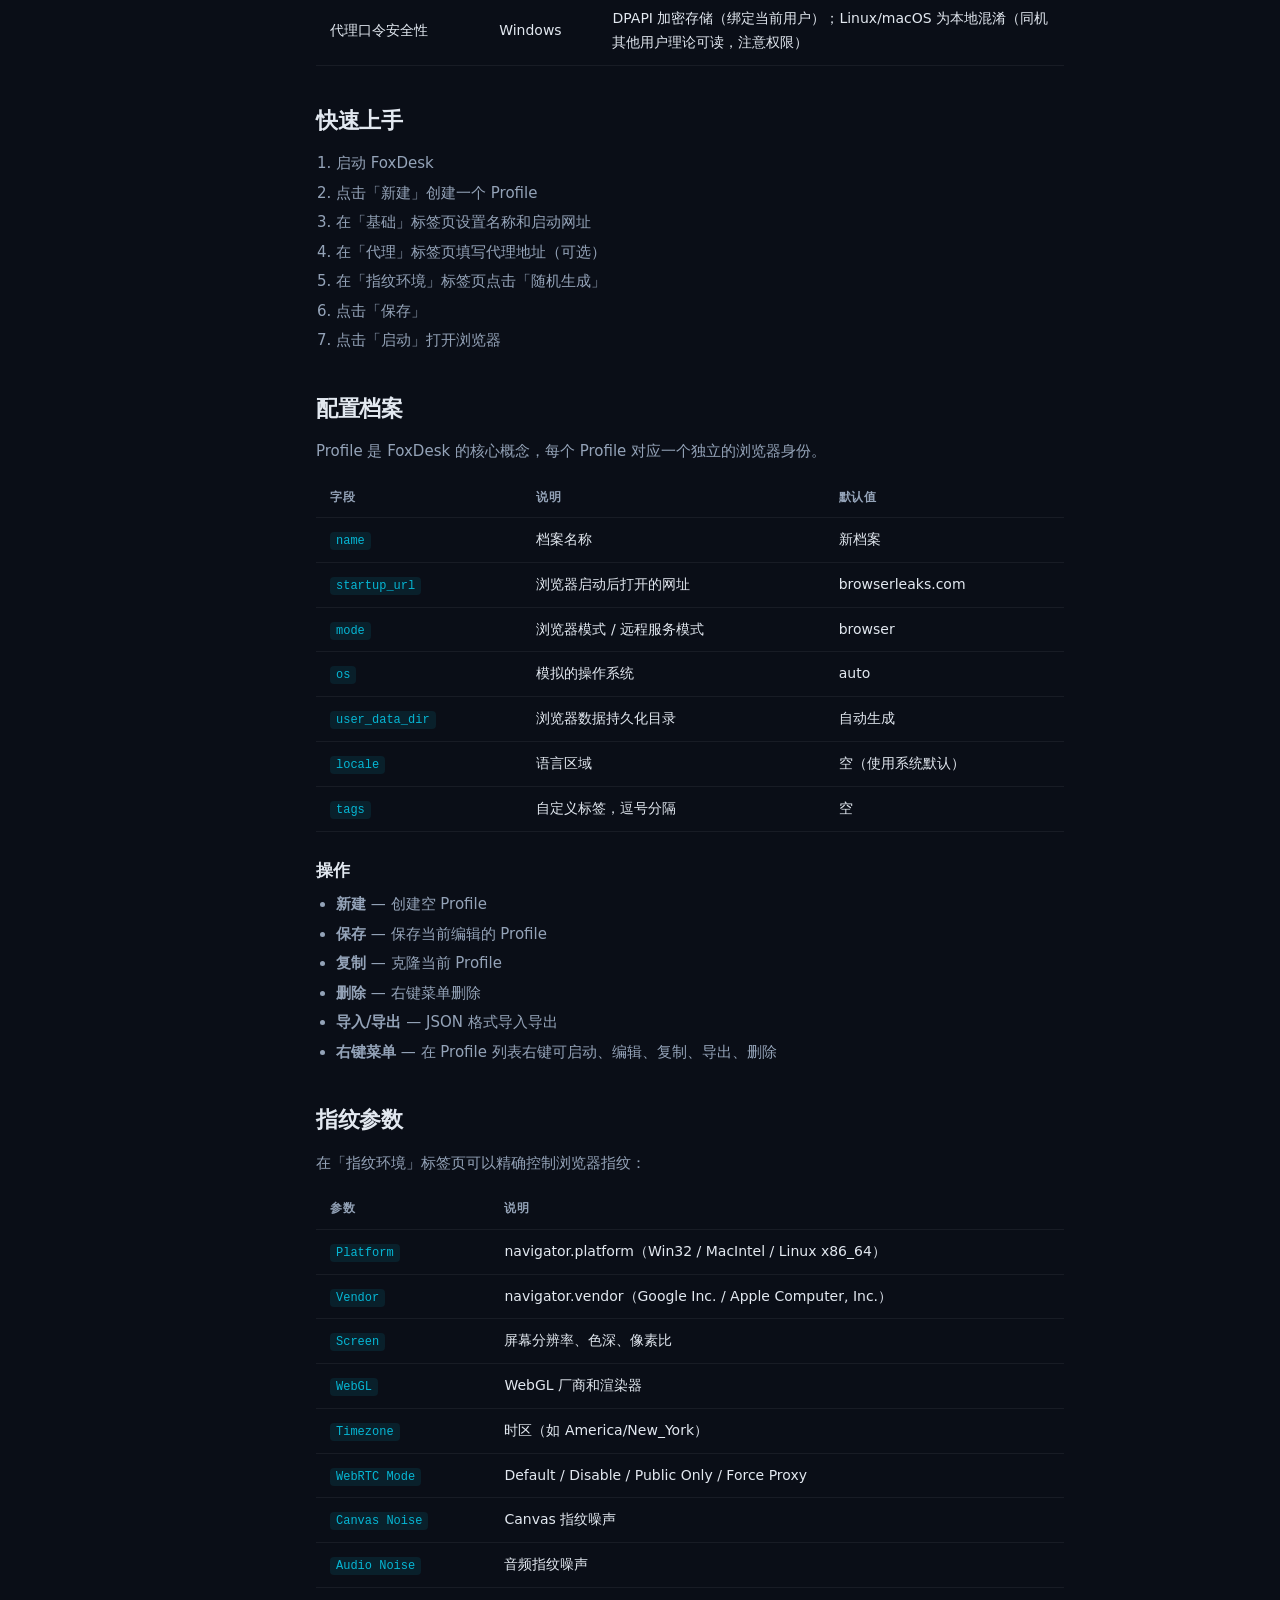
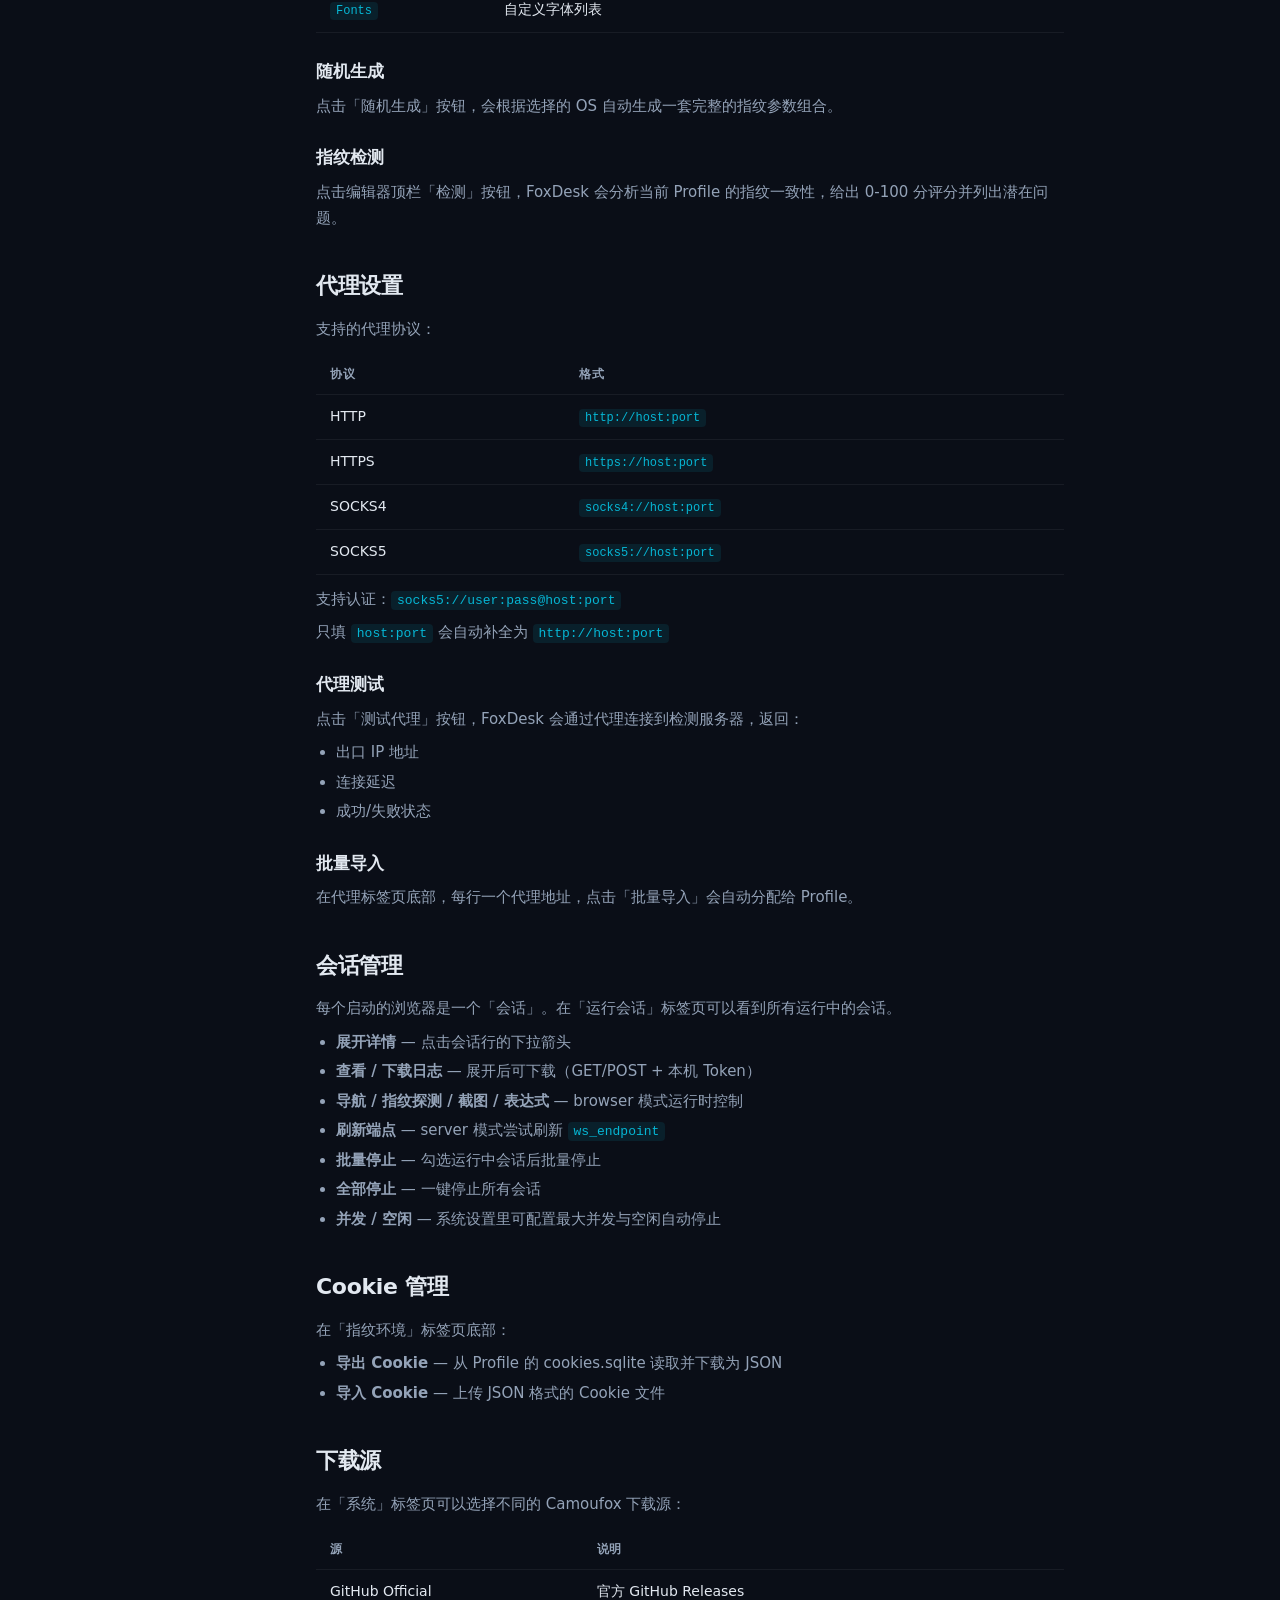
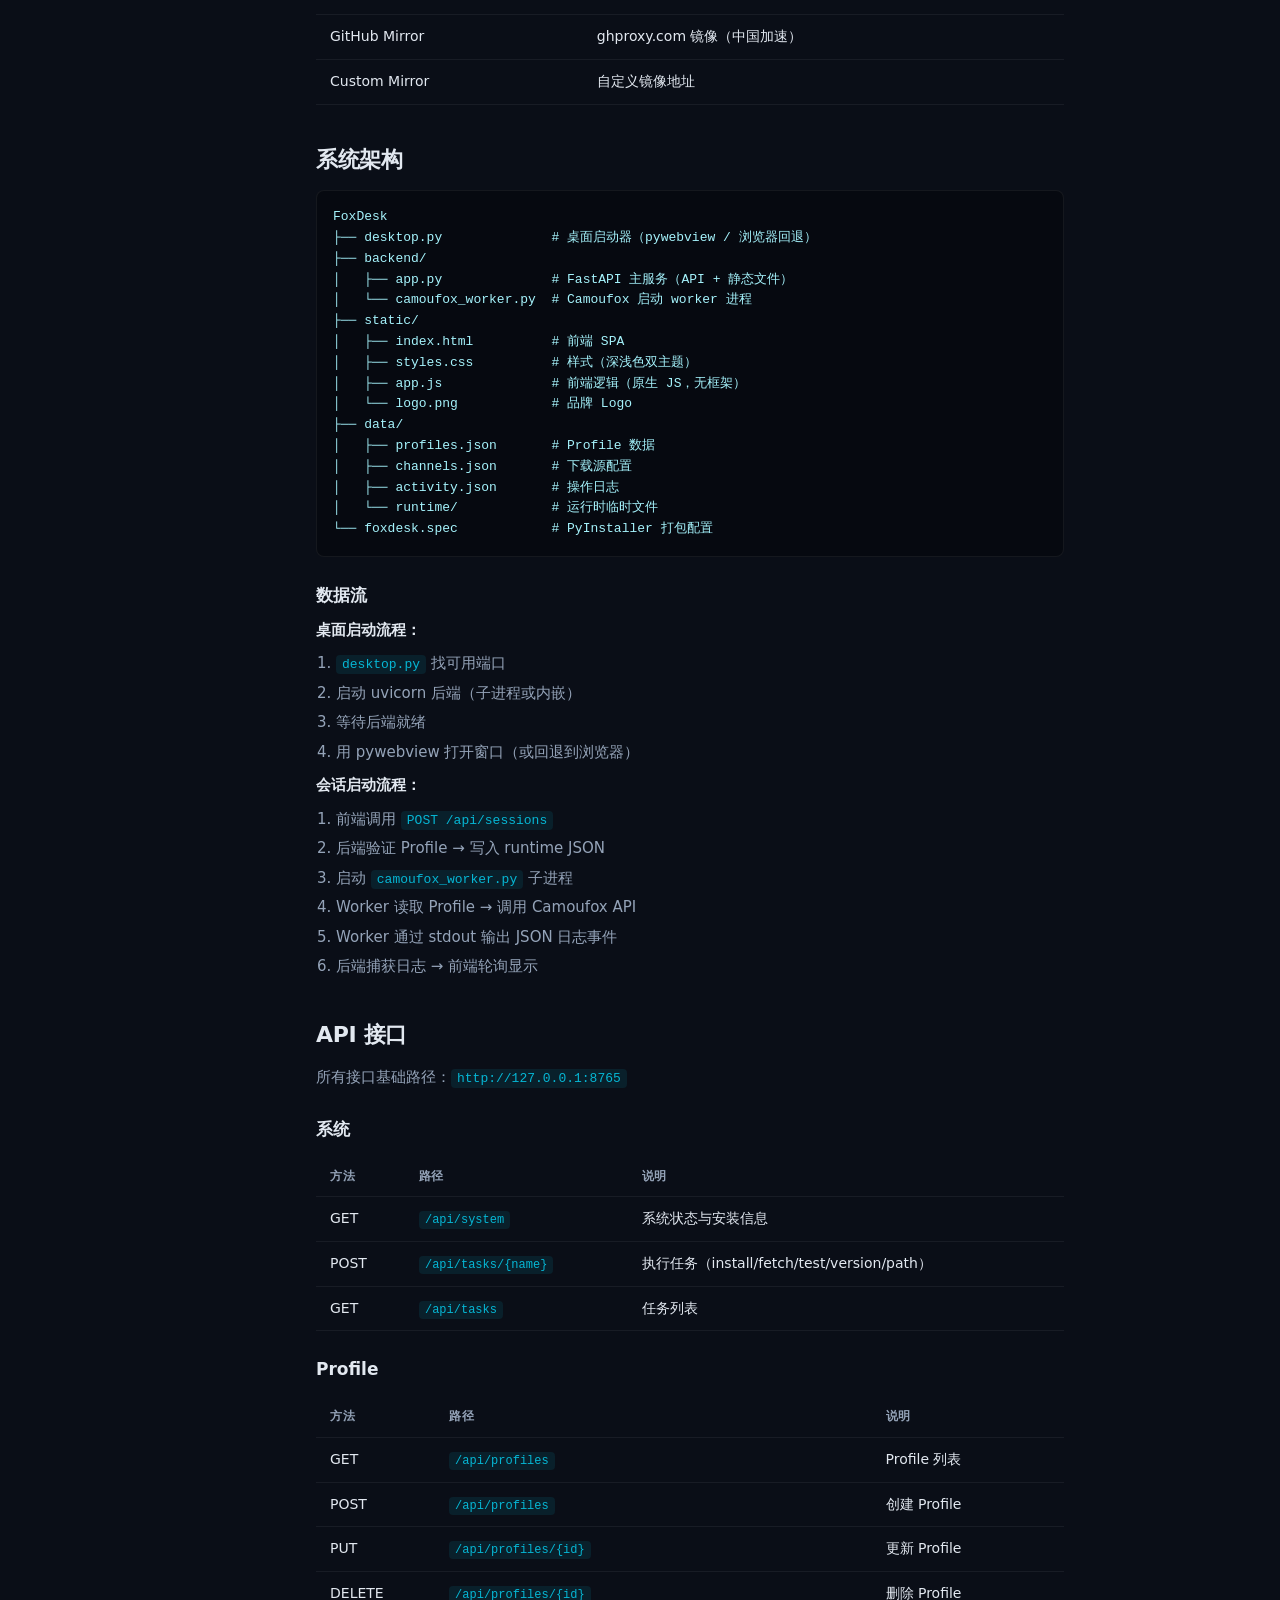
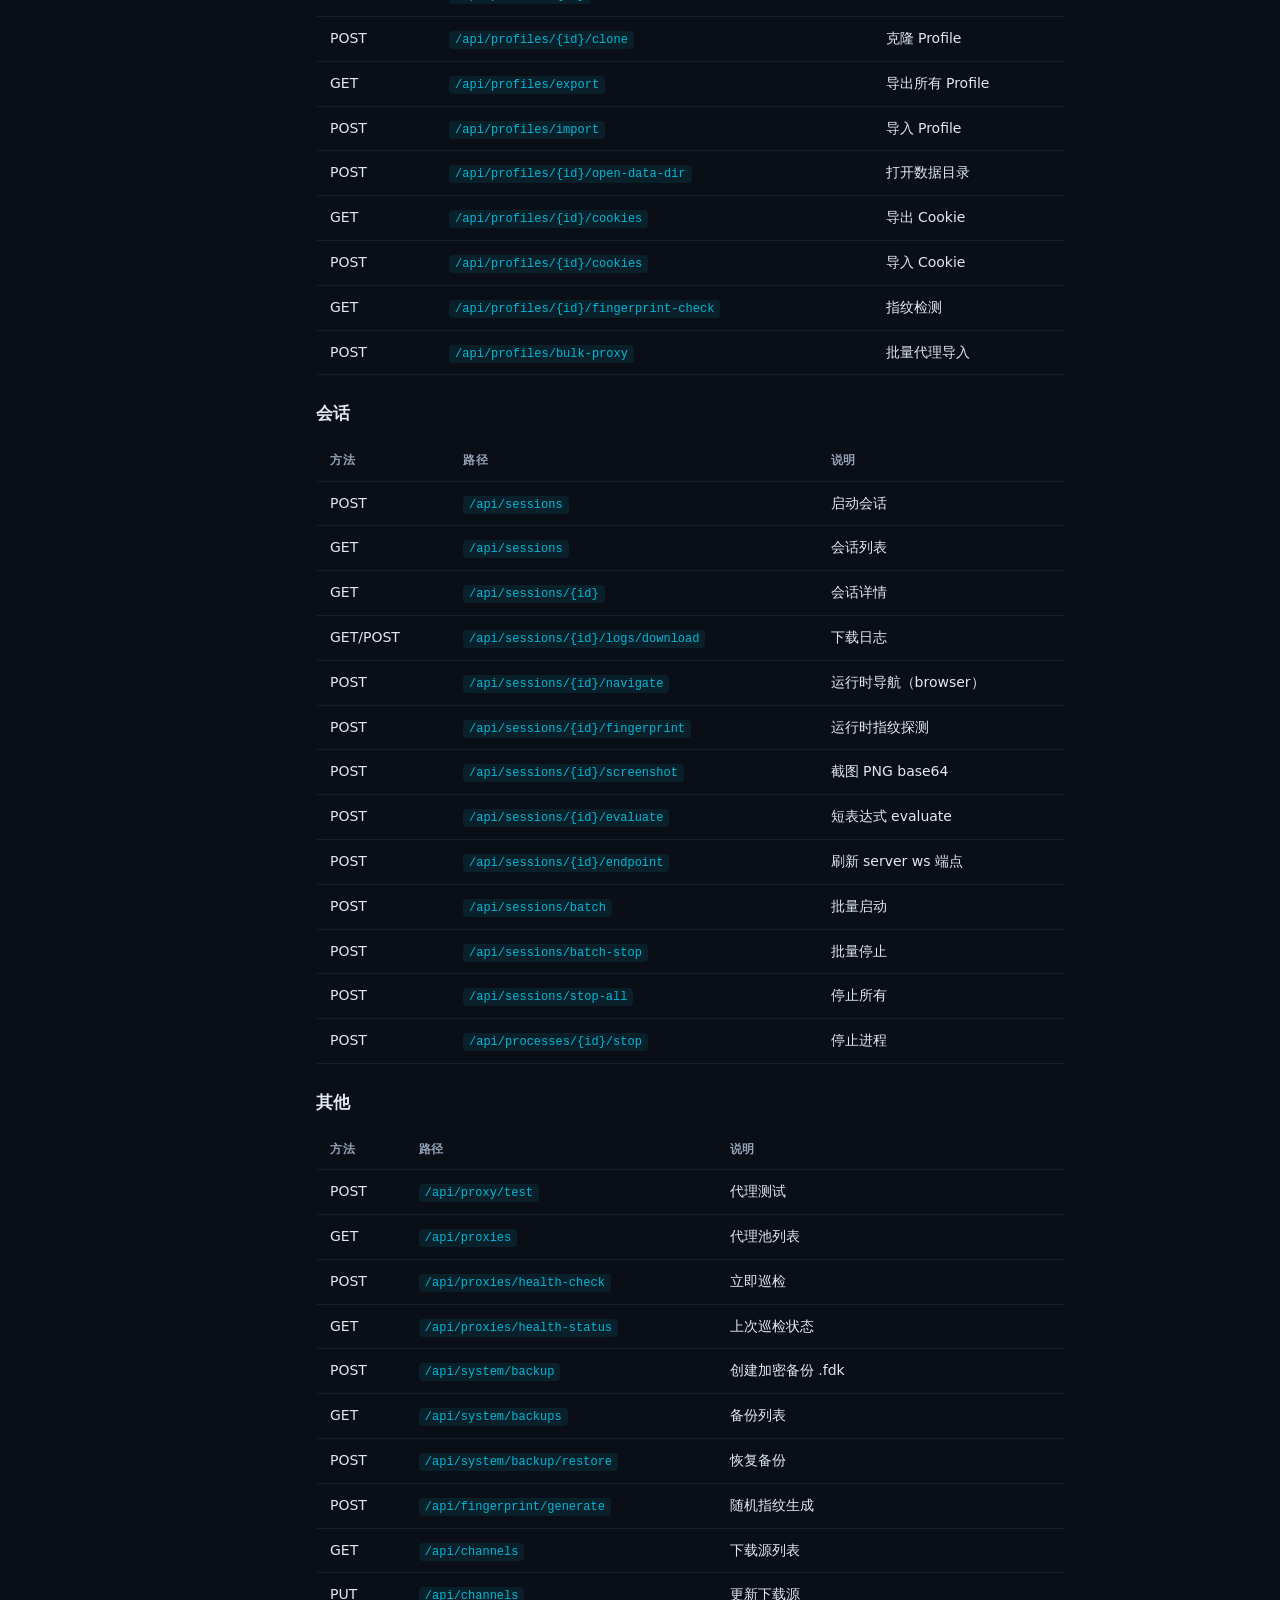
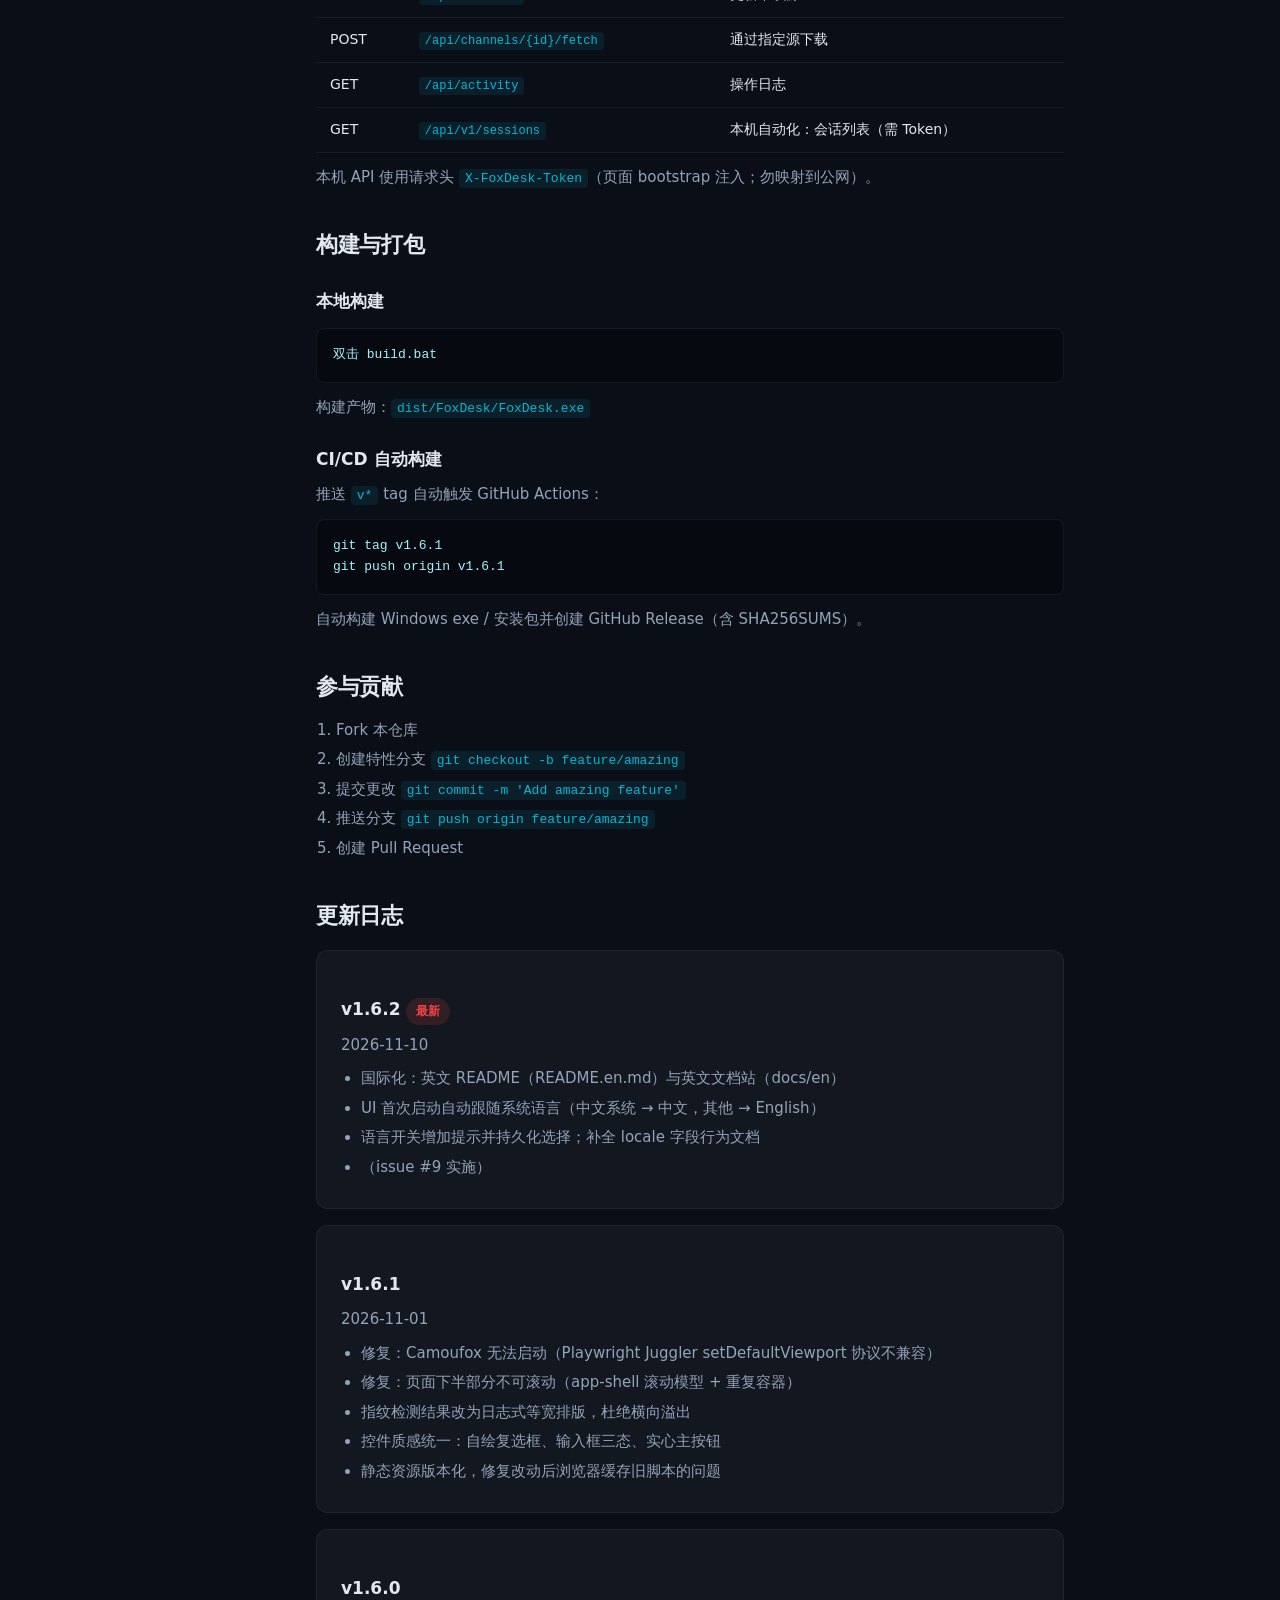
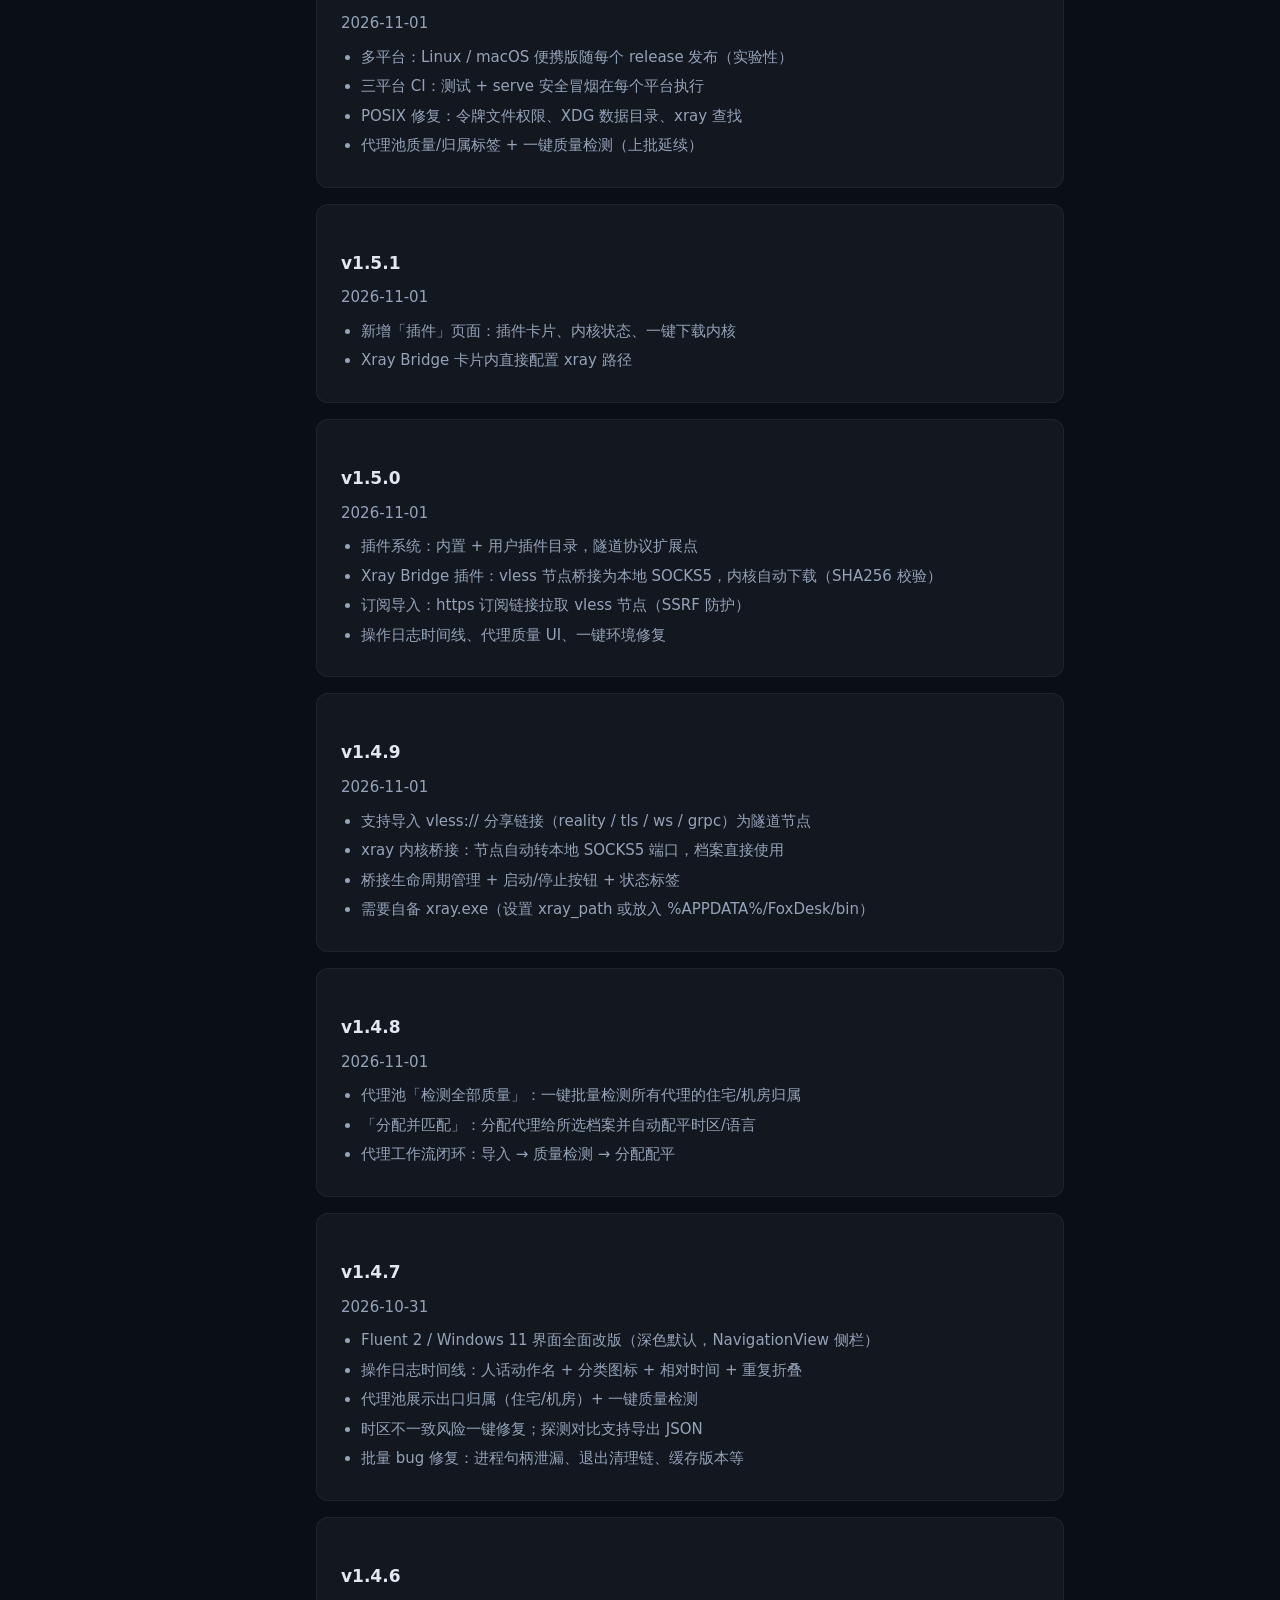
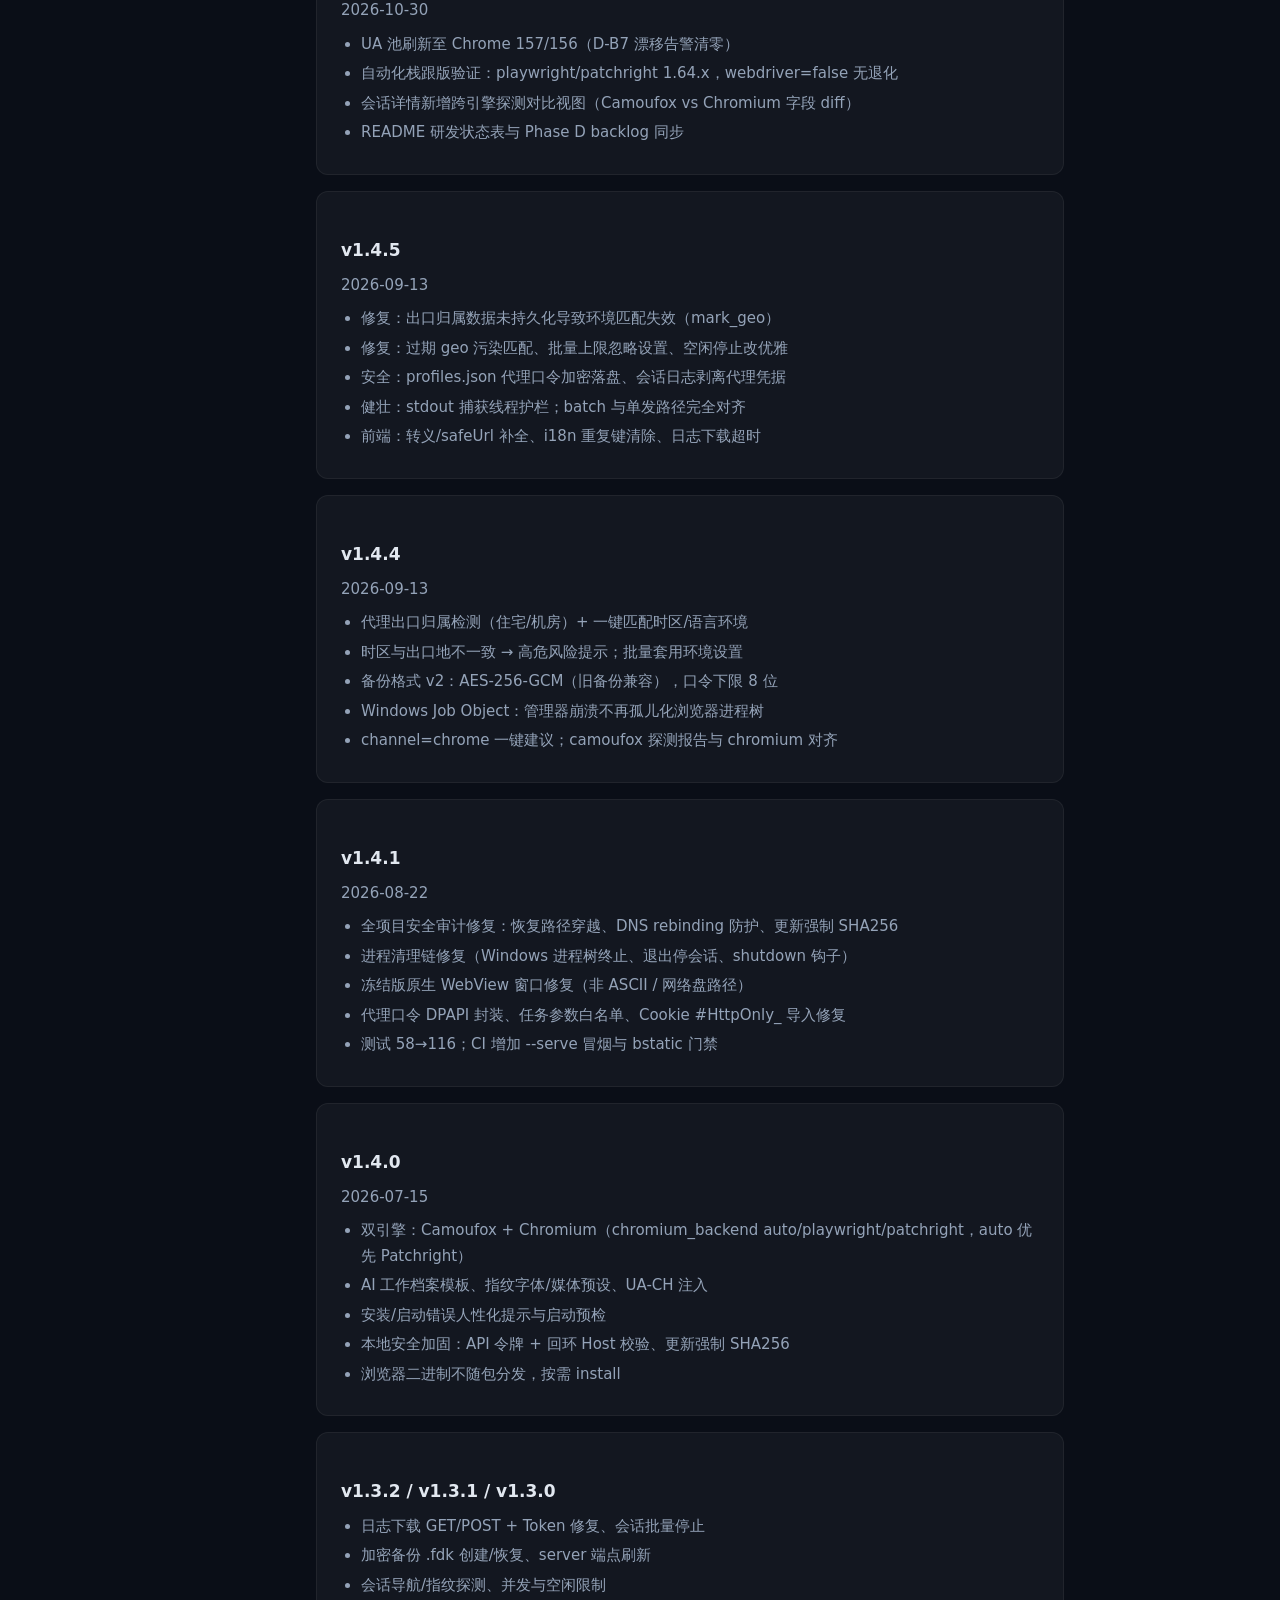
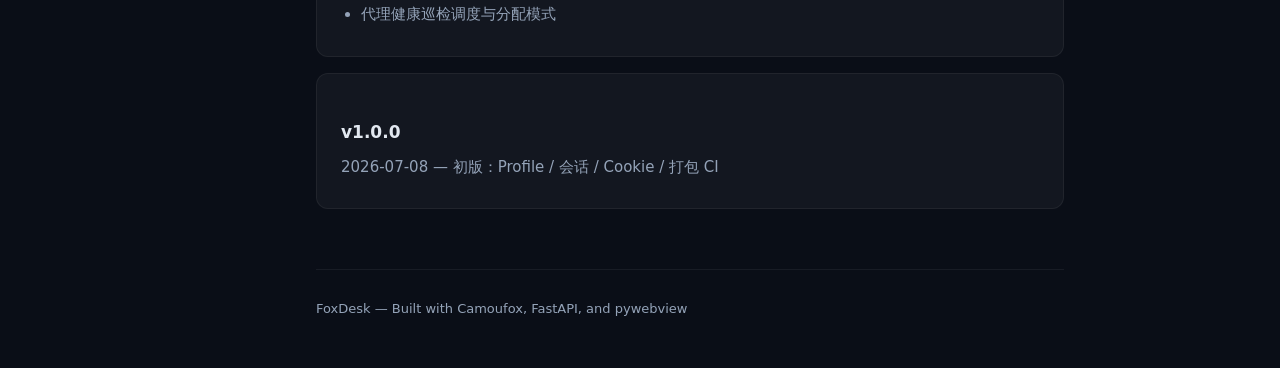
==== commit 8985eac1: "release: v1.6.2 — English docs + UI language auto-detect (issue #9)" ====
--- a/docs/index.html
+++ b/docs/index.html
@@ -190,11 +190,11 @@
       <p>用户数据目录：<code>%APPDATA%\FoxDesk</code>（旧版 <code>CamoufoxManager</code> 会自动迁移）。</p>
 
       <h3>方式二：下载安装包</h3>
-      <p>从 <a href="https://github.com/BB0813/foxdesk/releases">GitHub Releases</a> 下载当前稳定线 <strong>v1.6.1</strong>（双引擎 + Patchright）。无需安装 Python 环境（打包形态）。</p>
+      <p>从 <a href="https://github.com/BB0813/foxdesk/releases">GitHub Releases</a> 下载当前稳定线 <strong>v1.6.2</strong>（双引擎 + Patchright）。无需安装 Python 环境（打包形态）。</p>
 
       <div class="card">
         <h3 style="margin-top:0">🪟 Windows</h3>
-        <p><strong>安装版</strong>：<code>FoxDesk-1.6.1-Setup.exe</code> — 双击安装到 <code>%LOCALAPPDATA%\Programs\FoxDesk</code>，开始菜单/桌面快捷方式启动。应用内「一键更新」可用（SHA256 校验）。</p>
+        <p><strong>安装版</strong>：<code>FoxDesk-1.6.2-Setup.exe</code> — 双击安装到 <code>%LOCALAPPDATA%\Programs\FoxDesk</code>，开始菜单/桌面快捷方式启动。应用内「一键更新」可用（SHA256 校验）。</p>
         <p><strong>便携版</strong>：解压 <code>FoxDesk-windows-x64-1.6.0.zip</code> 到任意目录，双击 <code>FoxDesk.exe</code>。数据目录在 <code>%APPDATA%\FoxDesk</code>，与安装版互通。</p>
       </div>
 
@@ -204,7 +204,7 @@
         <pre>curl -fsSL https://bb0813.github.io/foxdesk/tools/install-linux.sh | sudo bash</pre>
         <p>脚本自动完成：下载最新版（直连失败自动切 ghproxy/ghfast 镜像）→ SHA256 校验 → 解压到 /opt/FoxDesk → 创建 <code>foxdesk</code> 命令和桌面快捷方式 → 检查运行库。</p>
         <p><strong>手动安装</strong>：</p>
-        <pre>wget https://github.com/BB0813/foxdesk/releases/download/v1.6.1/FoxDesk-linux-x64-1.6.1.tar.gz
+        <pre>wget https://github.com/BB0813/foxdesk/releases/download/v1.6.2/FoxDesk-linux-x64-1.6.2.tar.gz
 tar -xzf FoxDesk-linux-x64-1.6.0.tar.gz
 cd FoxDesk && chmod +x FoxDesk
 ./FoxDesk                 # 图形界面（需要 WebKit/GTK 运行库）
@@ -502,7 +502,17 @@
       <!-- CHANGELOG -->
       <h2 id="changelog">更新日志</h2>
       <div class="card">
-        <h3>v1.6.1 <span class="badge p0">最新</span></h3>
+        <h3>v1.6.2 <span class="badge p0">最新</span></h3>
+        <p style="color:var(--muted)">2026-11-10</p>
+        <ul>
+          <li>国际化：英文 README（README.en.md）与英文文档站（docs/en）</li>
+          <li>UI 首次启动自动跟随系统语言（中文系统 → 中文，其他 → English）</li>
+          <li>语言开关增加提示并持久化选择；补全 locale 字段行为文档</li>
+          <li>（issue #9 实施）</li>
+        </ul>
+      </div>
+      <div class="card" style="margin-top:12px">
+        <h3>v1.6.1</h3>
         <p style="color:var(--muted)">2026-11-01</p>
         <ul>
           <li>修复：Camoufox 无法启动（Playwright Juggler setDefaultViewport 协议不兼容）</li>
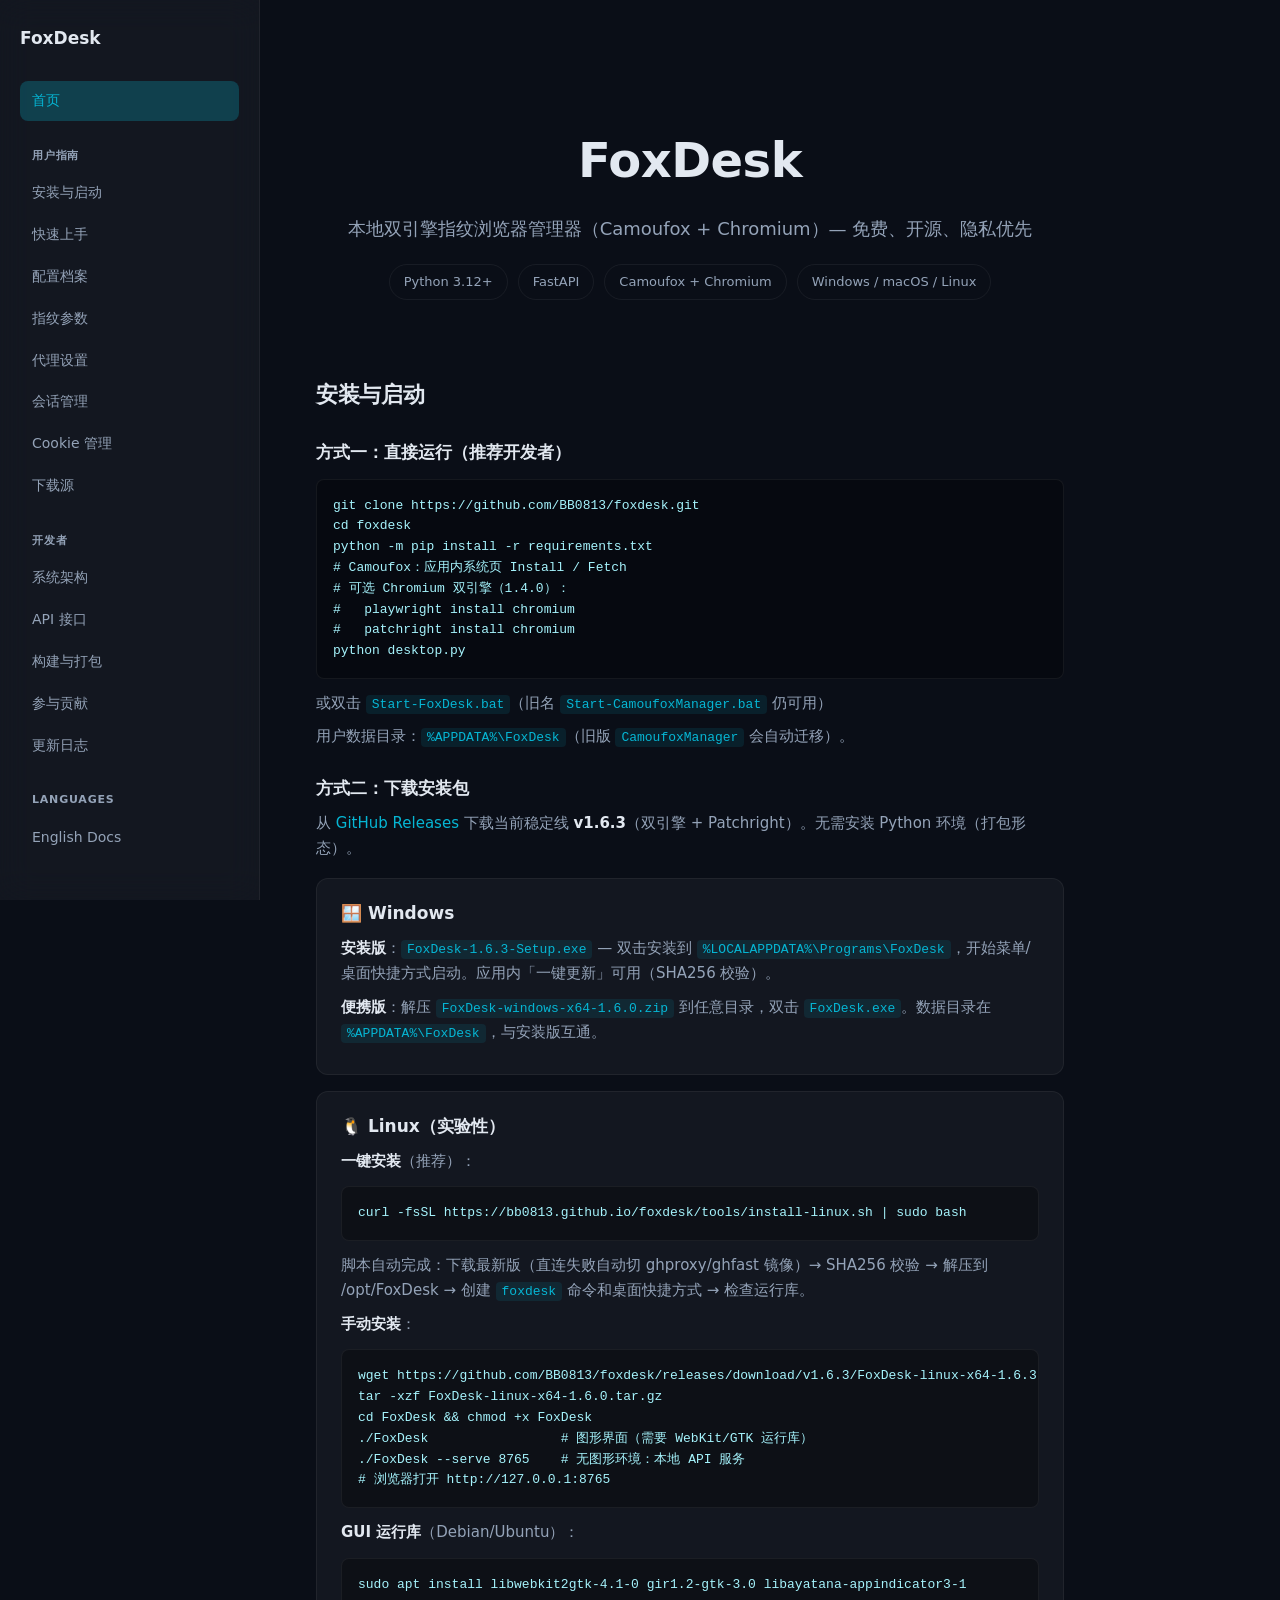
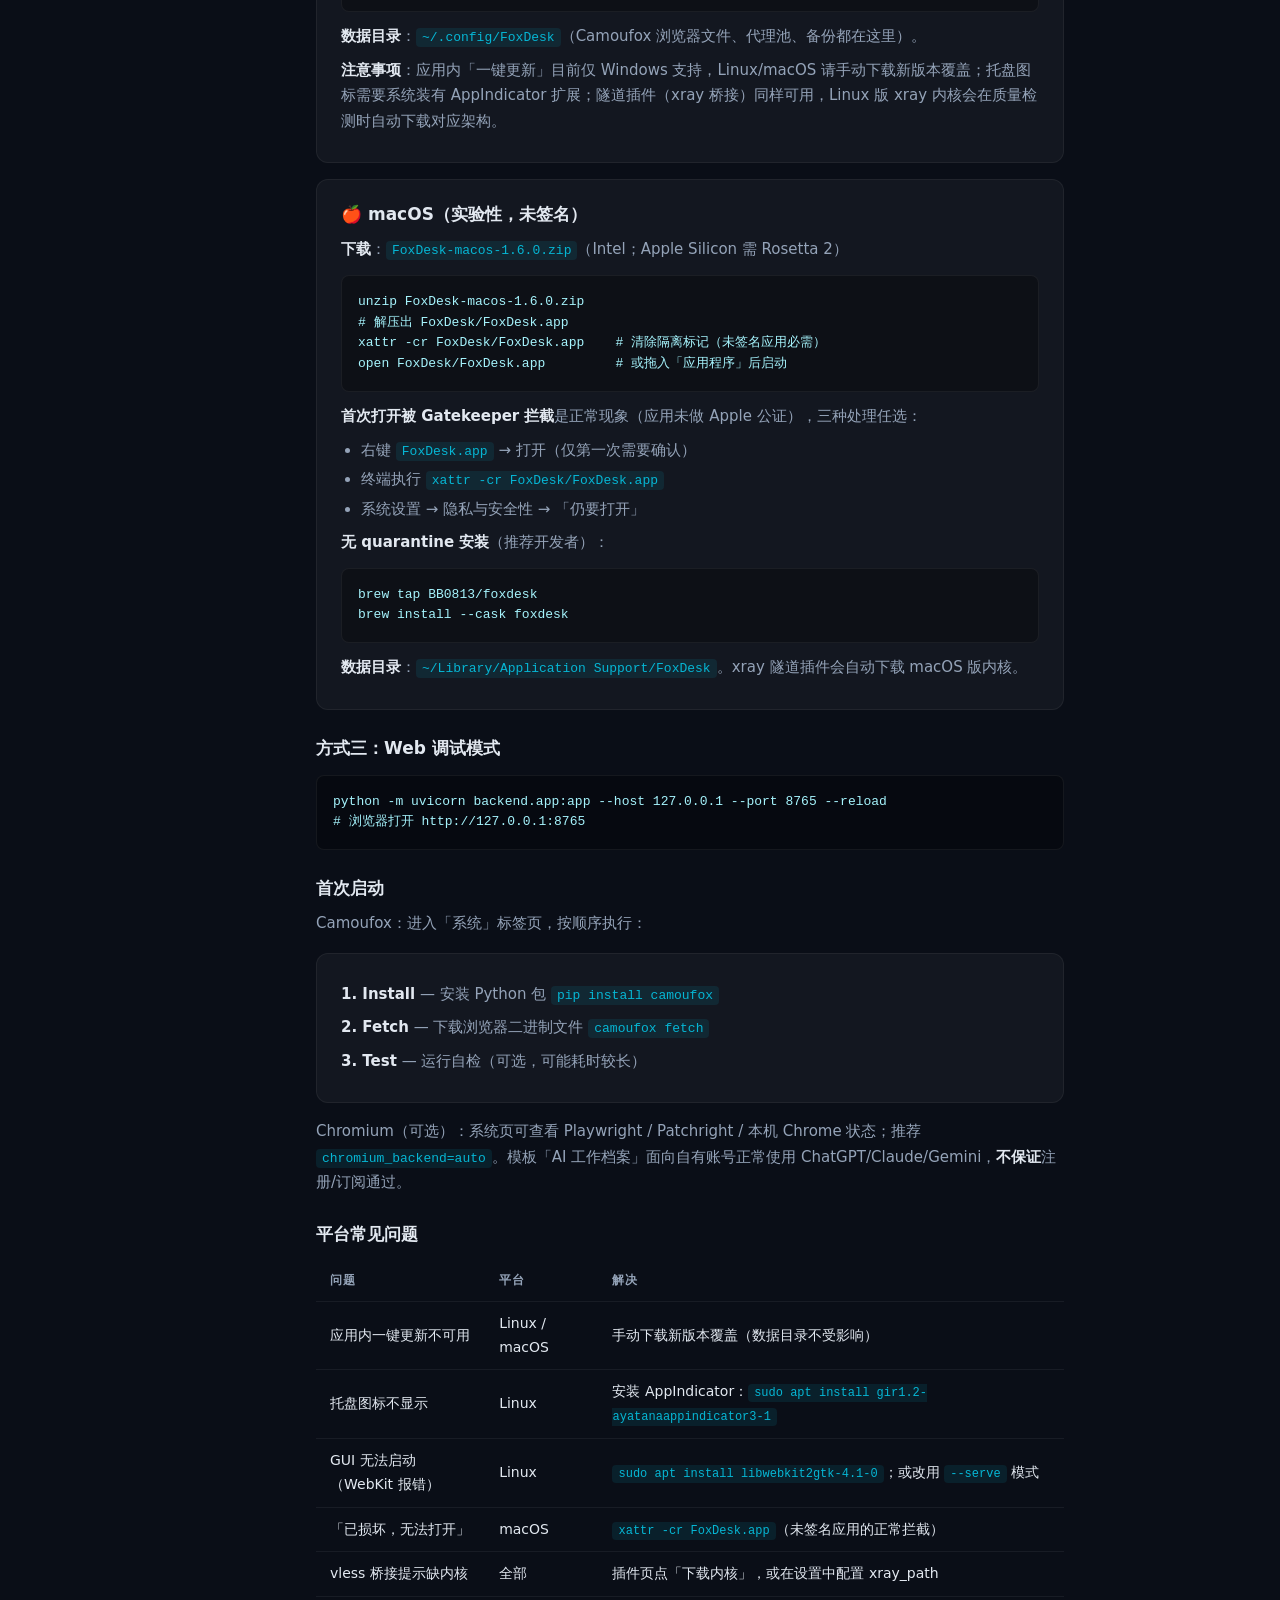
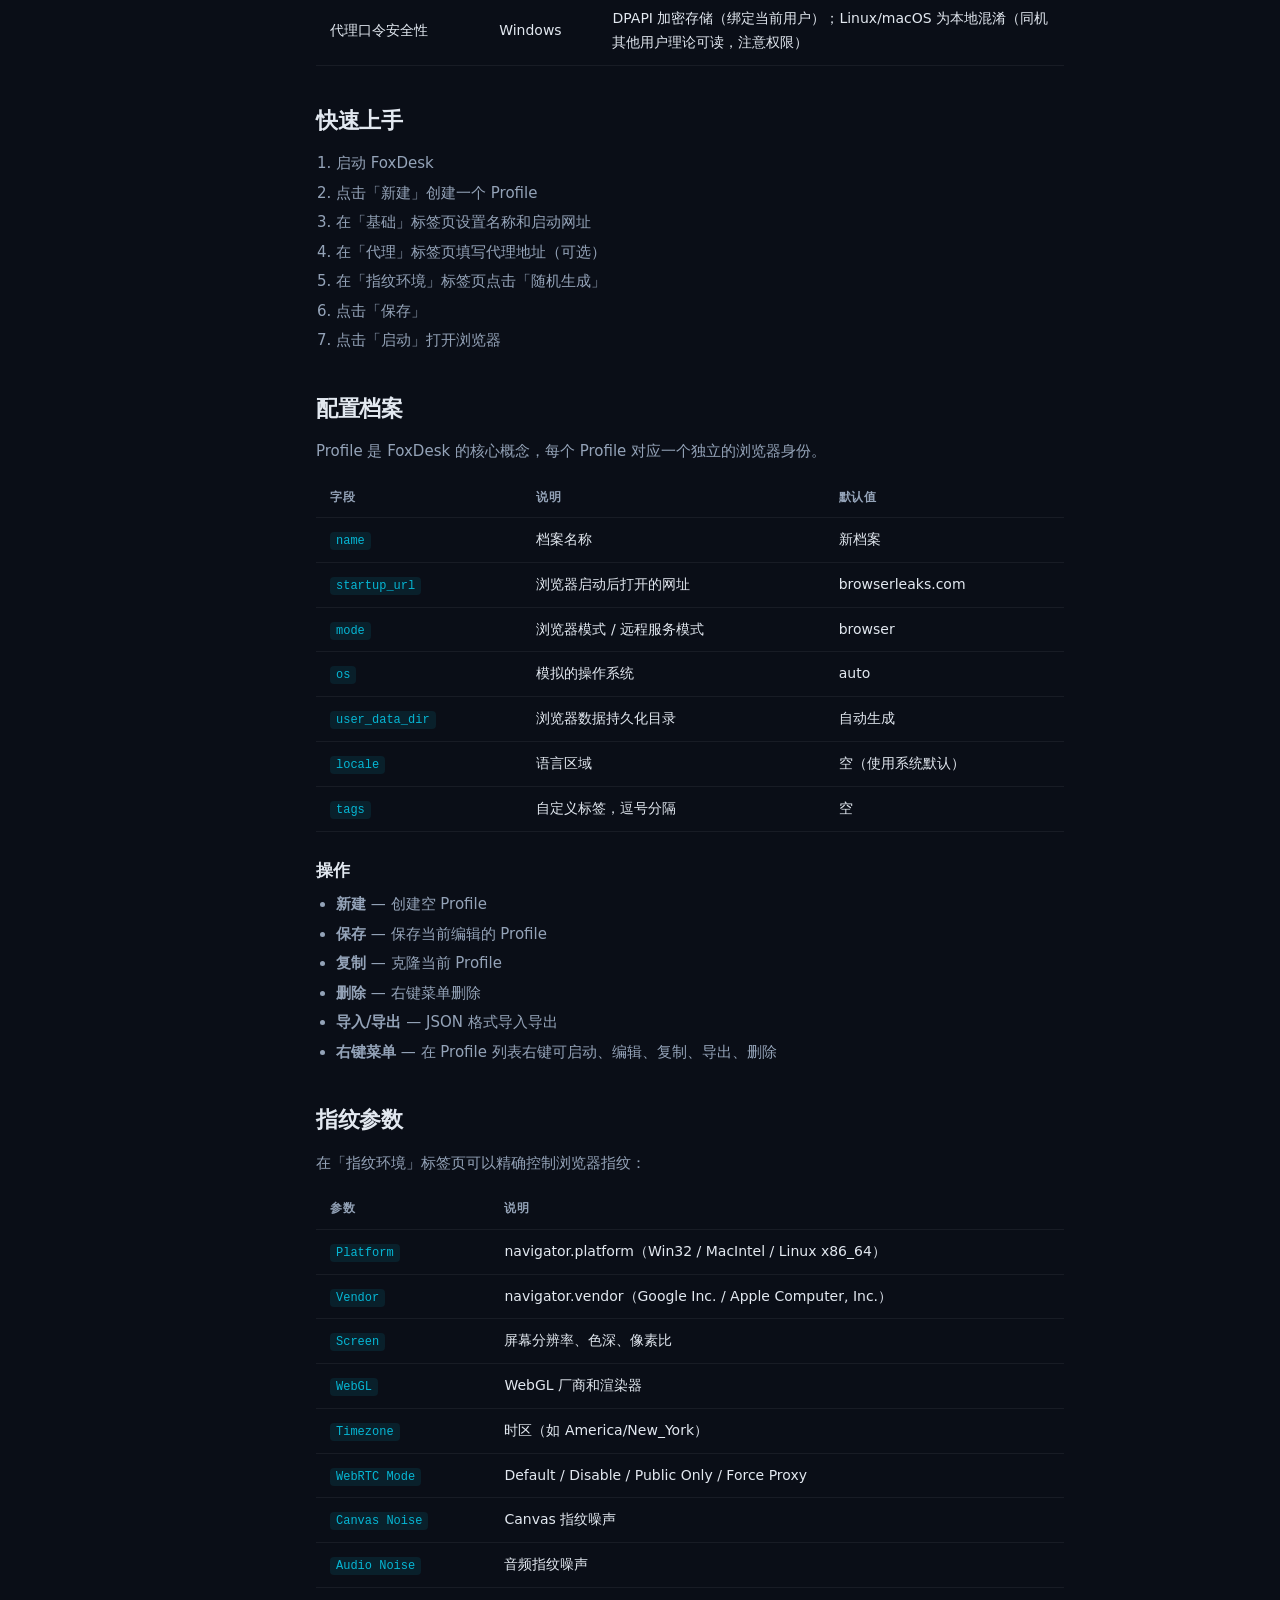
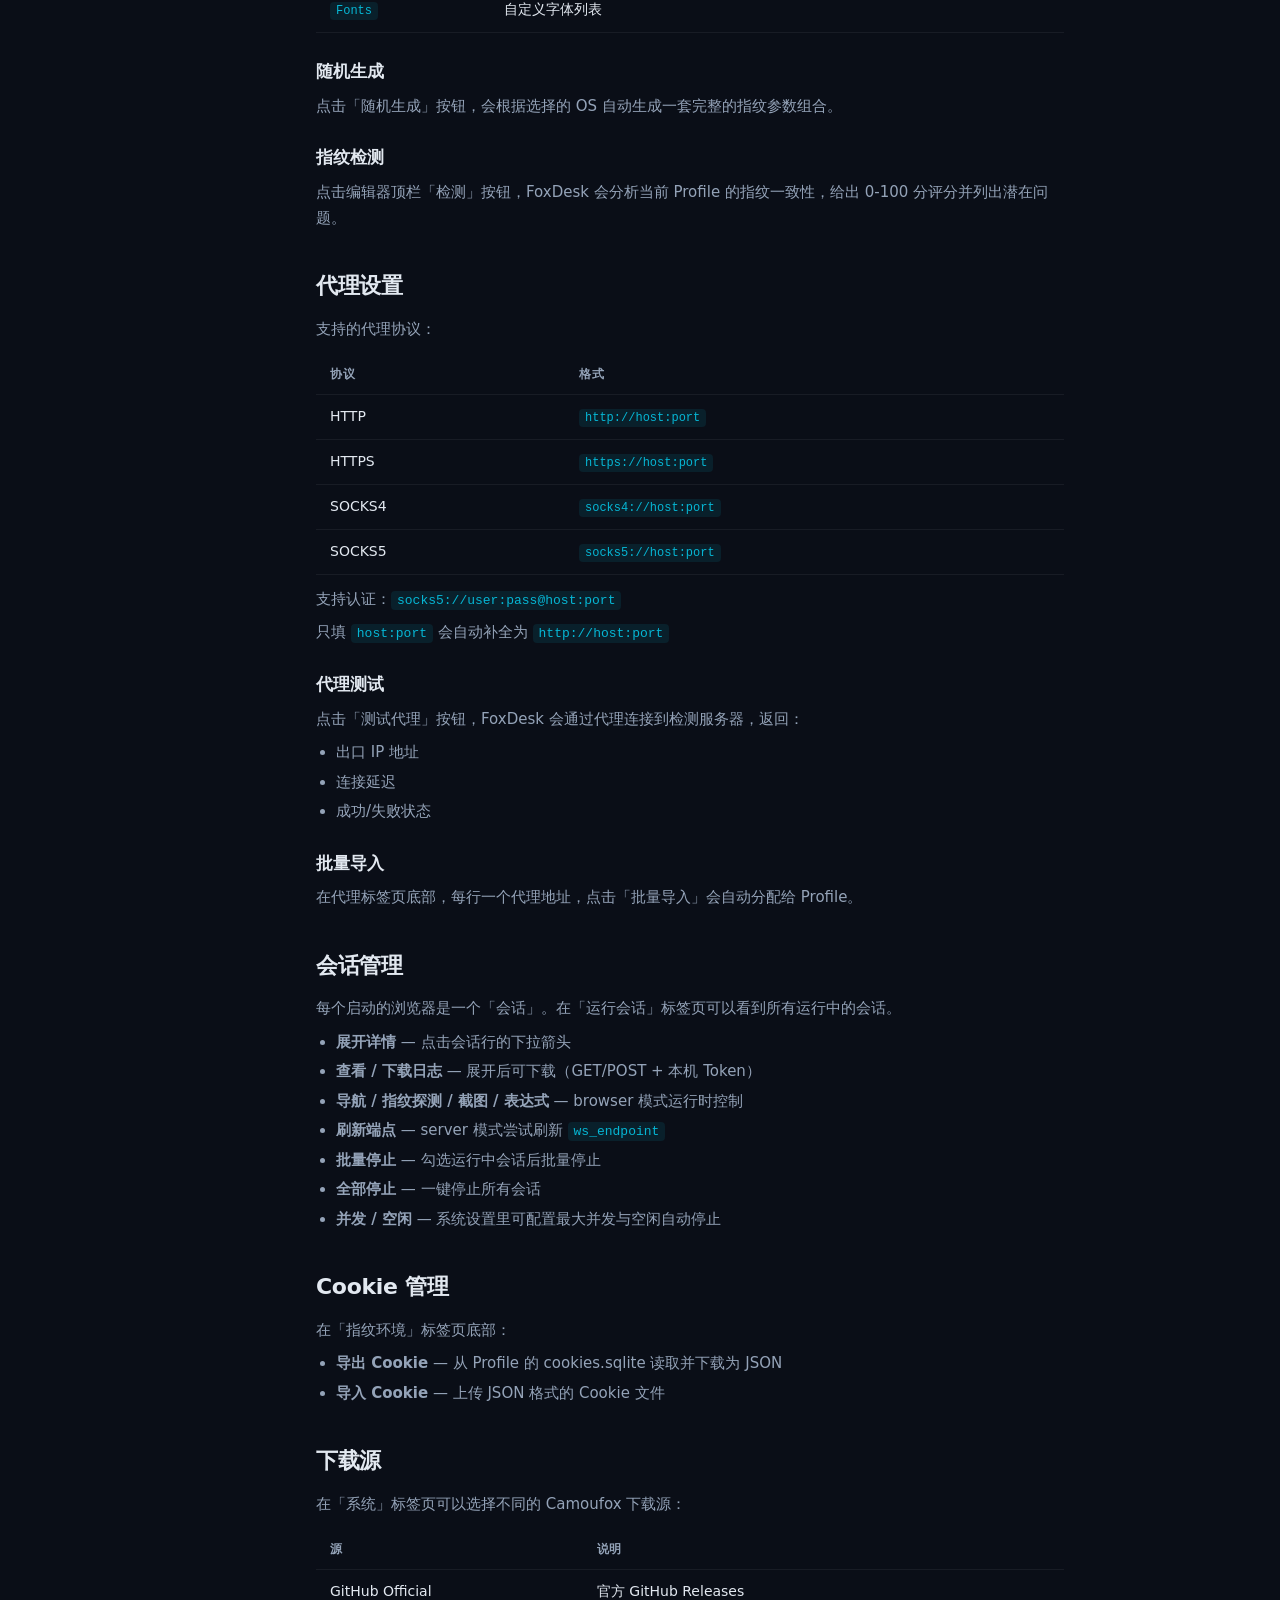
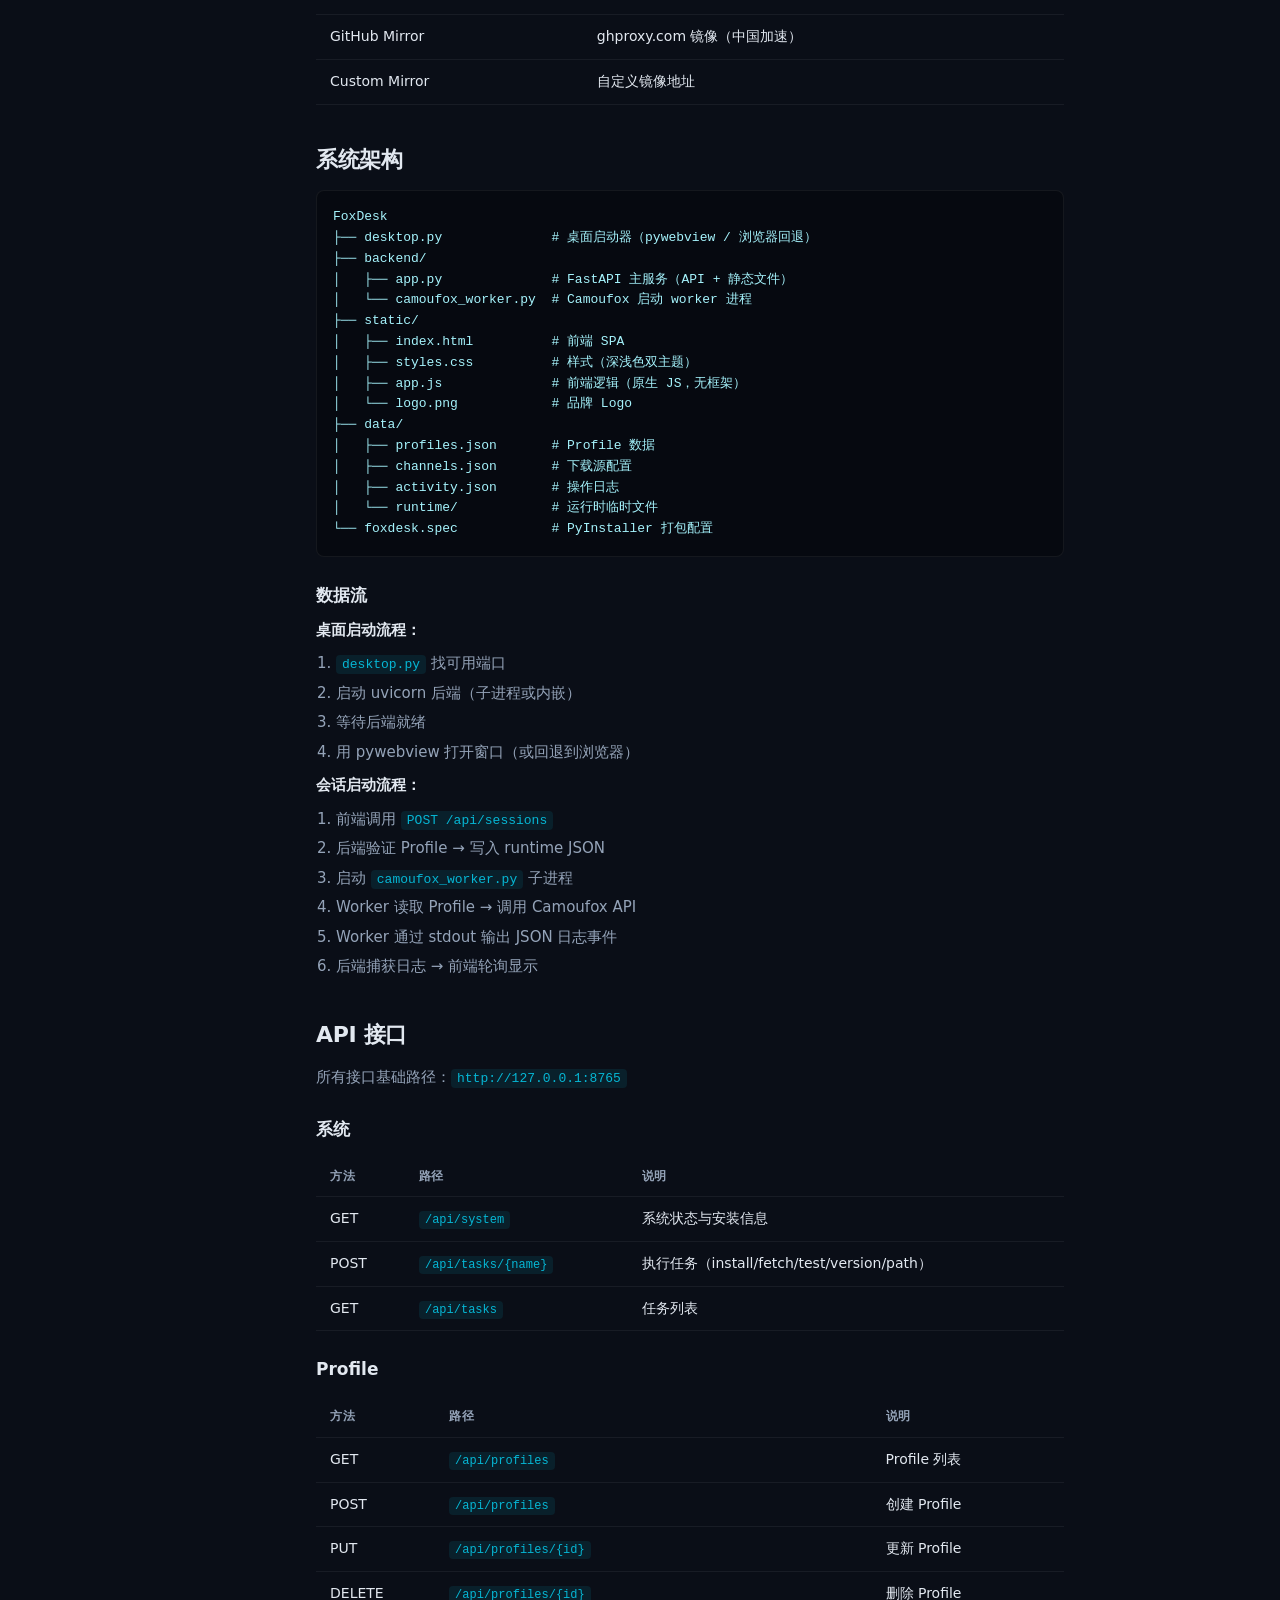
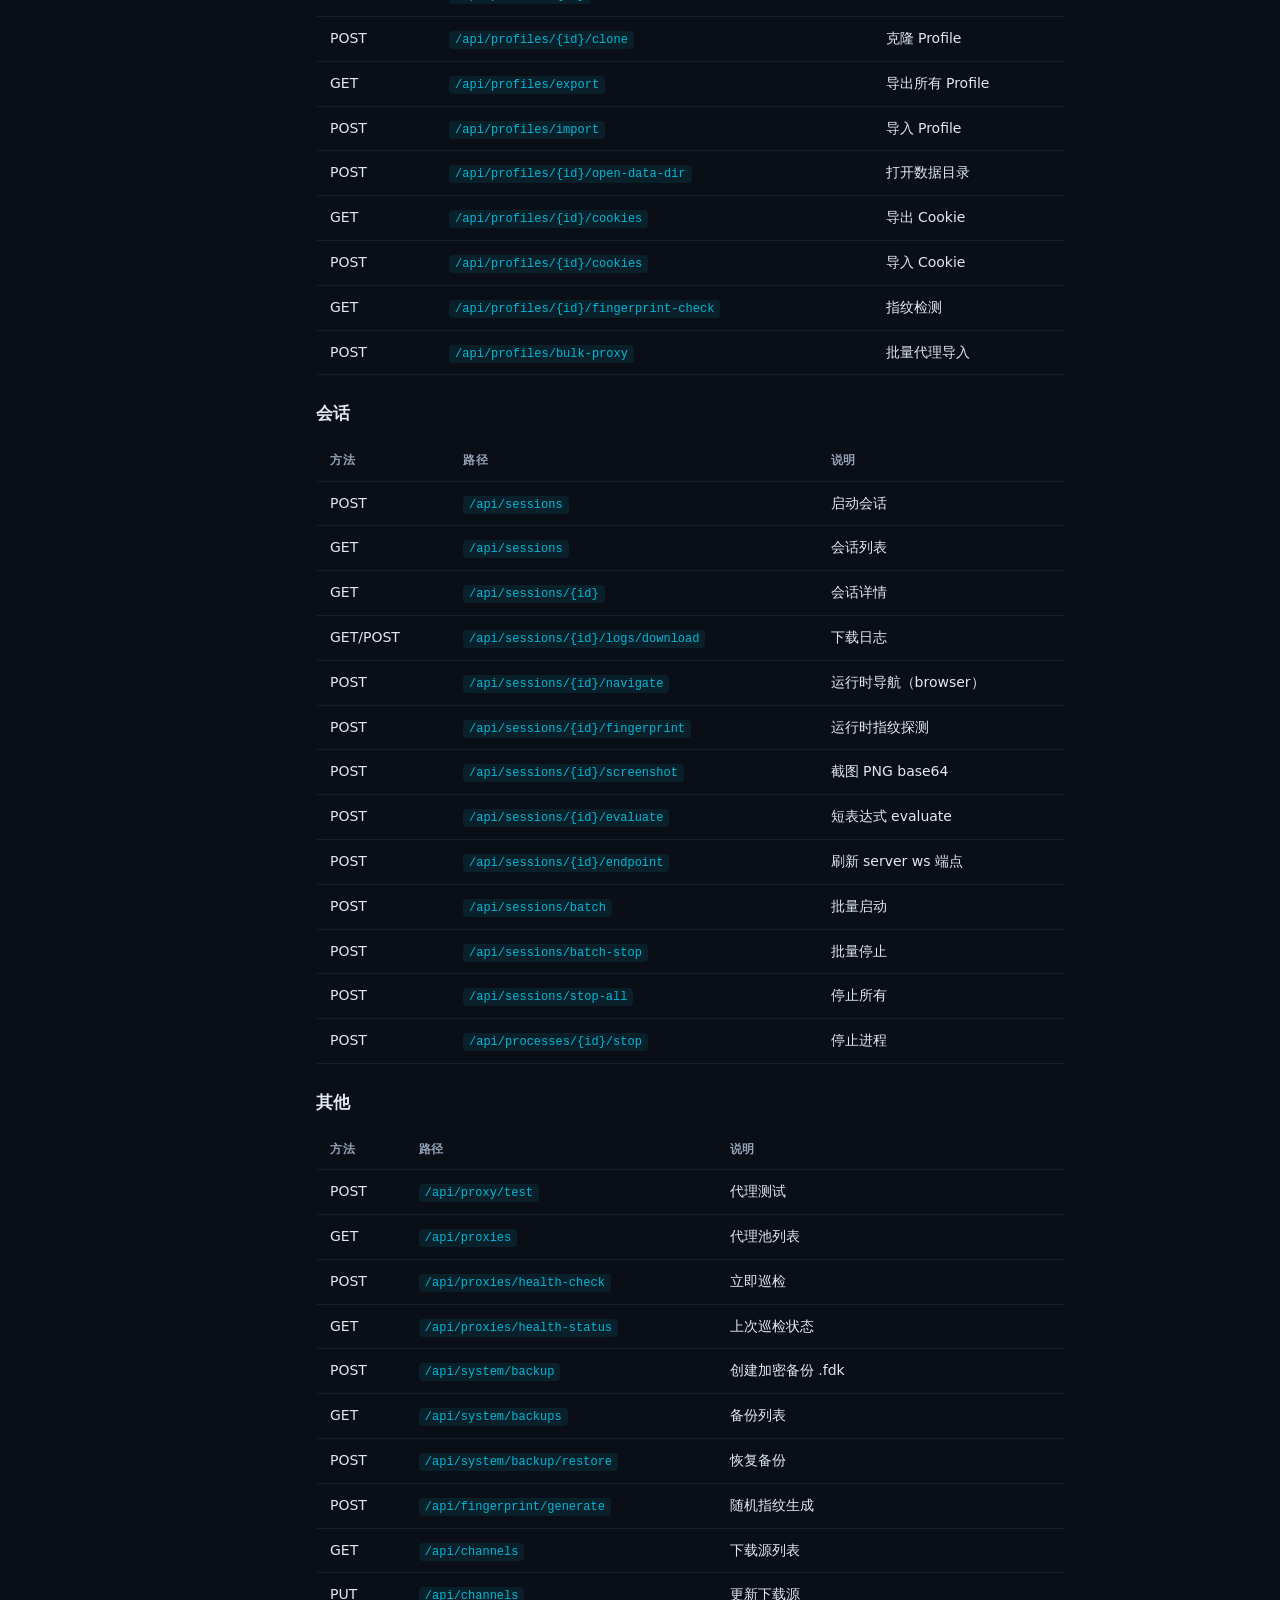
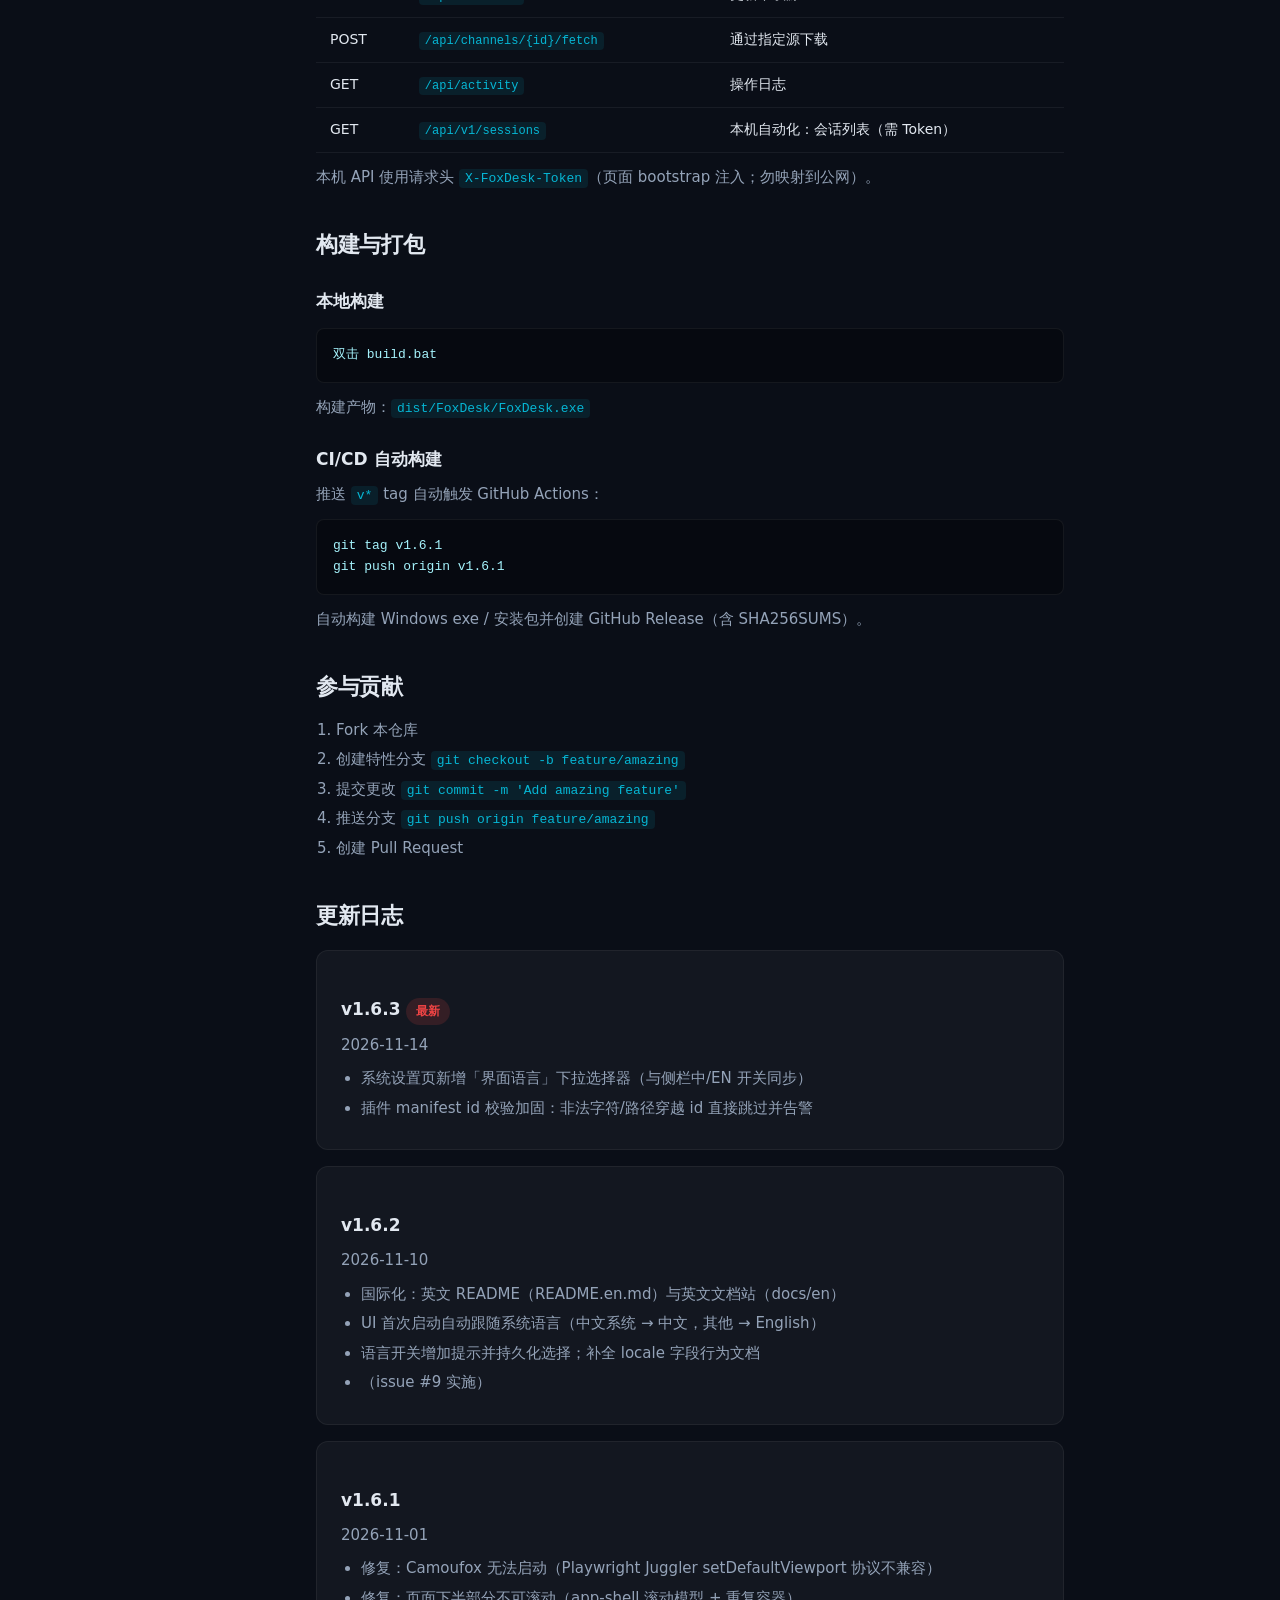
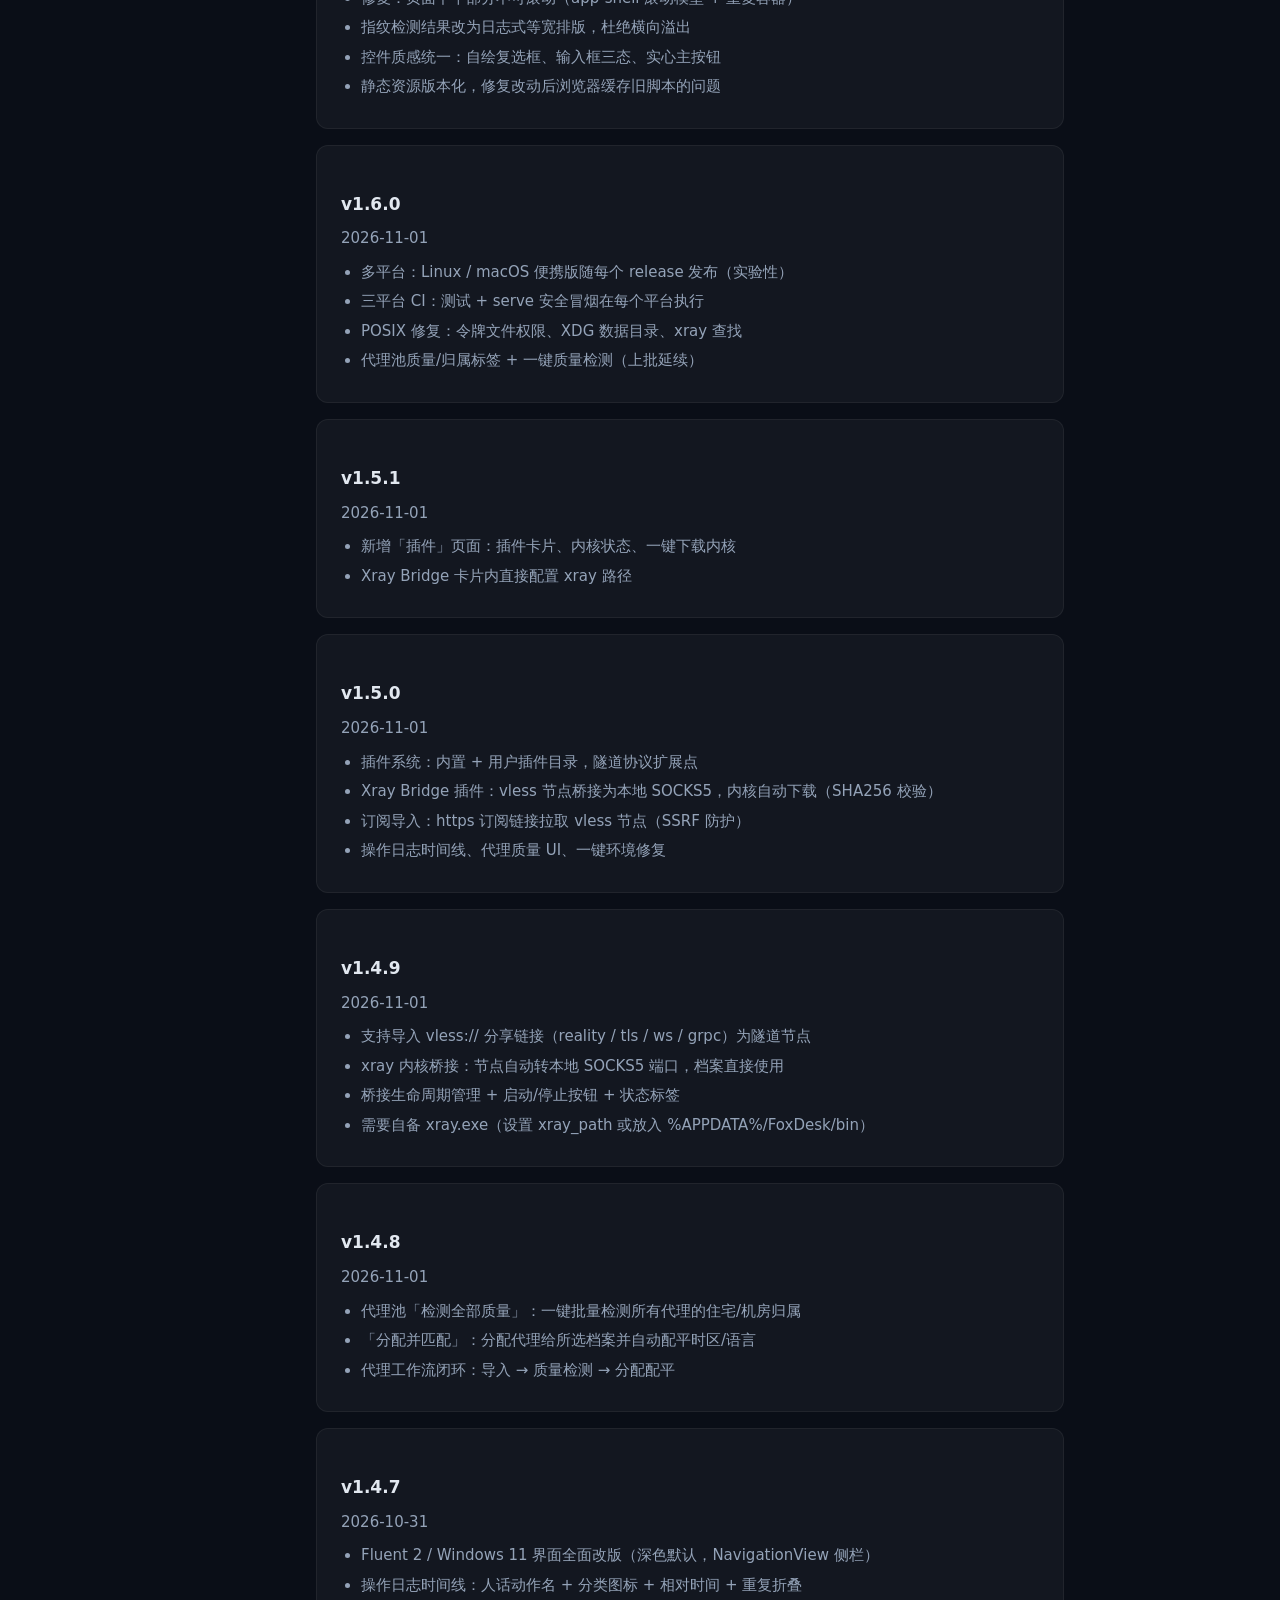
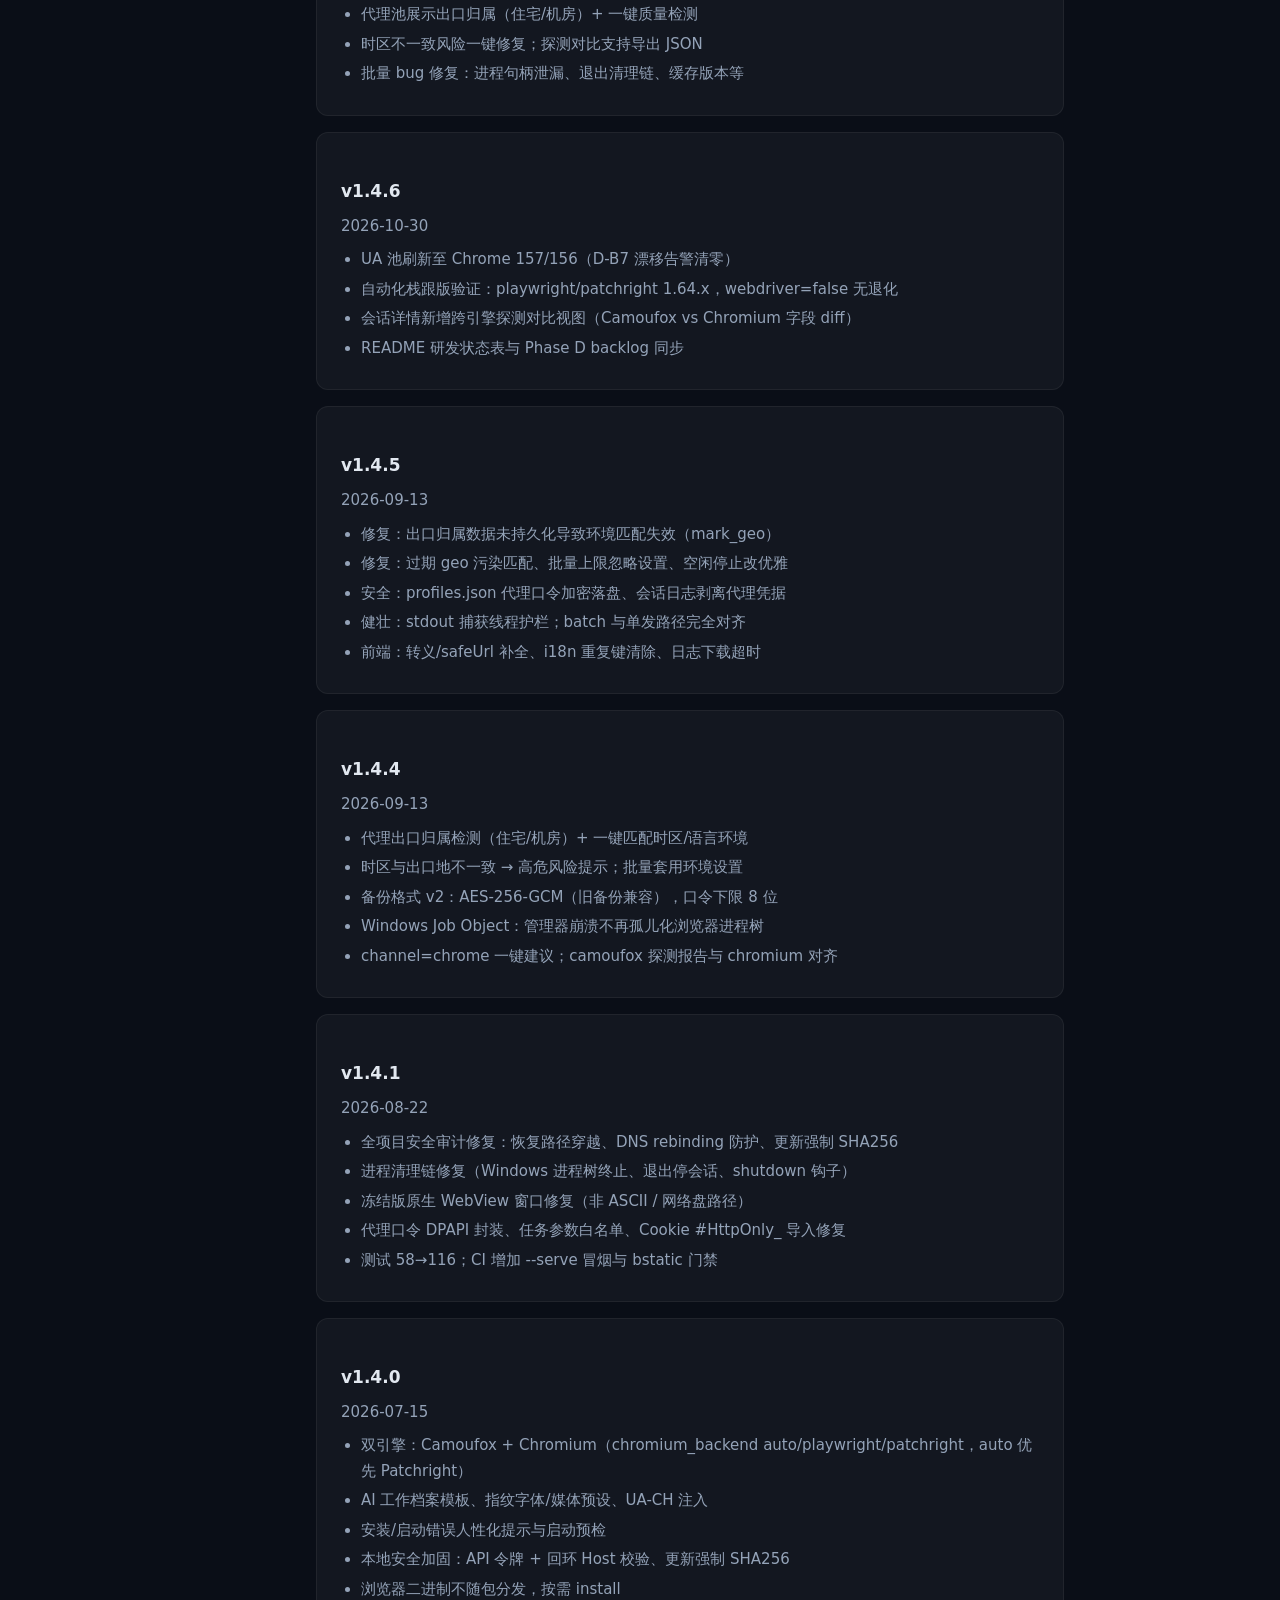
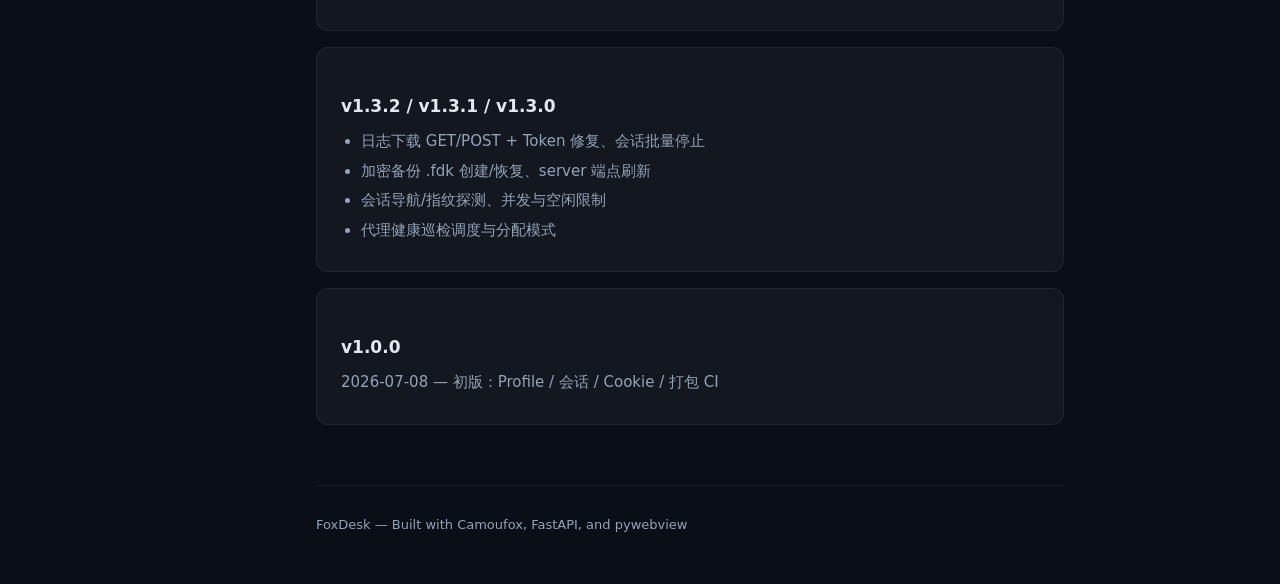
==== commit c1bd5f9d: "release: v1.6.3 — settings language selector + plugin id hardening" ====
--- a/docs/index.html
+++ b/docs/index.html
@@ -190,11 +190,11 @@
       <p>用户数据目录：<code>%APPDATA%\FoxDesk</code>（旧版 <code>CamoufoxManager</code> 会自动迁移）。</p>
 
       <h3>方式二：下载安装包</h3>
-      <p>从 <a href="https://github.com/BB0813/foxdesk/releases">GitHub Releases</a> 下载当前稳定线 <strong>v1.6.2</strong>（双引擎 + Patchright）。无需安装 Python 环境（打包形态）。</p>
+      <p>从 <a href="https://github.com/BB0813/foxdesk/releases">GitHub Releases</a> 下载当前稳定线 <strong>v1.6.3</strong>（双引擎 + Patchright）。无需安装 Python 环境（打包形态）。</p>
 
       <div class="card">
         <h3 style="margin-top:0">🪟 Windows</h3>
-        <p><strong>安装版</strong>：<code>FoxDesk-1.6.2-Setup.exe</code> — 双击安装到 <code>%LOCALAPPDATA%\Programs\FoxDesk</code>，开始菜单/桌面快捷方式启动。应用内「一键更新」可用（SHA256 校验）。</p>
+        <p><strong>安装版</strong>：<code>FoxDesk-1.6.3-Setup.exe</code> — 双击安装到 <code>%LOCALAPPDATA%\Programs\FoxDesk</code>，开始菜单/桌面快捷方式启动。应用内「一键更新」可用（SHA256 校验）。</p>
         <p><strong>便携版</strong>：解压 <code>FoxDesk-windows-x64-1.6.0.zip</code> 到任意目录，双击 <code>FoxDesk.exe</code>。数据目录在 <code>%APPDATA%\FoxDesk</code>，与安装版互通。</p>
       </div>
 
@@ -204,7 +204,7 @@
         <pre>curl -fsSL https://bb0813.github.io/foxdesk/tools/install-linux.sh | sudo bash</pre>
         <p>脚本自动完成：下载最新版（直连失败自动切 ghproxy/ghfast 镜像）→ SHA256 校验 → 解压到 /opt/FoxDesk → 创建 <code>foxdesk</code> 命令和桌面快捷方式 → 检查运行库。</p>
         <p><strong>手动安装</strong>：</p>
-        <pre>wget https://github.com/BB0813/foxdesk/releases/download/v1.6.2/FoxDesk-linux-x64-1.6.2.tar.gz
+        <pre>wget https://github.com/BB0813/foxdesk/releases/download/v1.6.3/FoxDesk-linux-x64-1.6.3.tar.gz
 tar -xzf FoxDesk-linux-x64-1.6.0.tar.gz
 cd FoxDesk && chmod +x FoxDesk
 ./FoxDesk                 # 图形界面（需要 WebKit/GTK 运行库）
@@ -502,7 +502,15 @@
       <!-- CHANGELOG -->
       <h2 id="changelog">更新日志</h2>
       <div class="card">
-        <h3>v1.6.2 <span class="badge p0">最新</span></h3>
+        <h3>v1.6.3 <span class="badge p0">最新</span></h3>
+        <p style="color:var(--muted)">2026-11-14</p>
+        <ul>
+          <li>系统设置页新增「界面语言」下拉选择器（与侧栏中/EN 开关同步）</li>
+          <li>插件 manifest id 校验加固：非法字符/路径穿越 id 直接跳过并告警</li>
+        </ul>
+      </div>
+      <div class="card" style="margin-top:12px">
+        <h3>v1.6.2</h3>
         <p style="color:var(--muted)">2026-11-10</p>
         <ul>
           <li>国际化：英文 README（README.en.md）与英文文档站（docs/en）</li>
